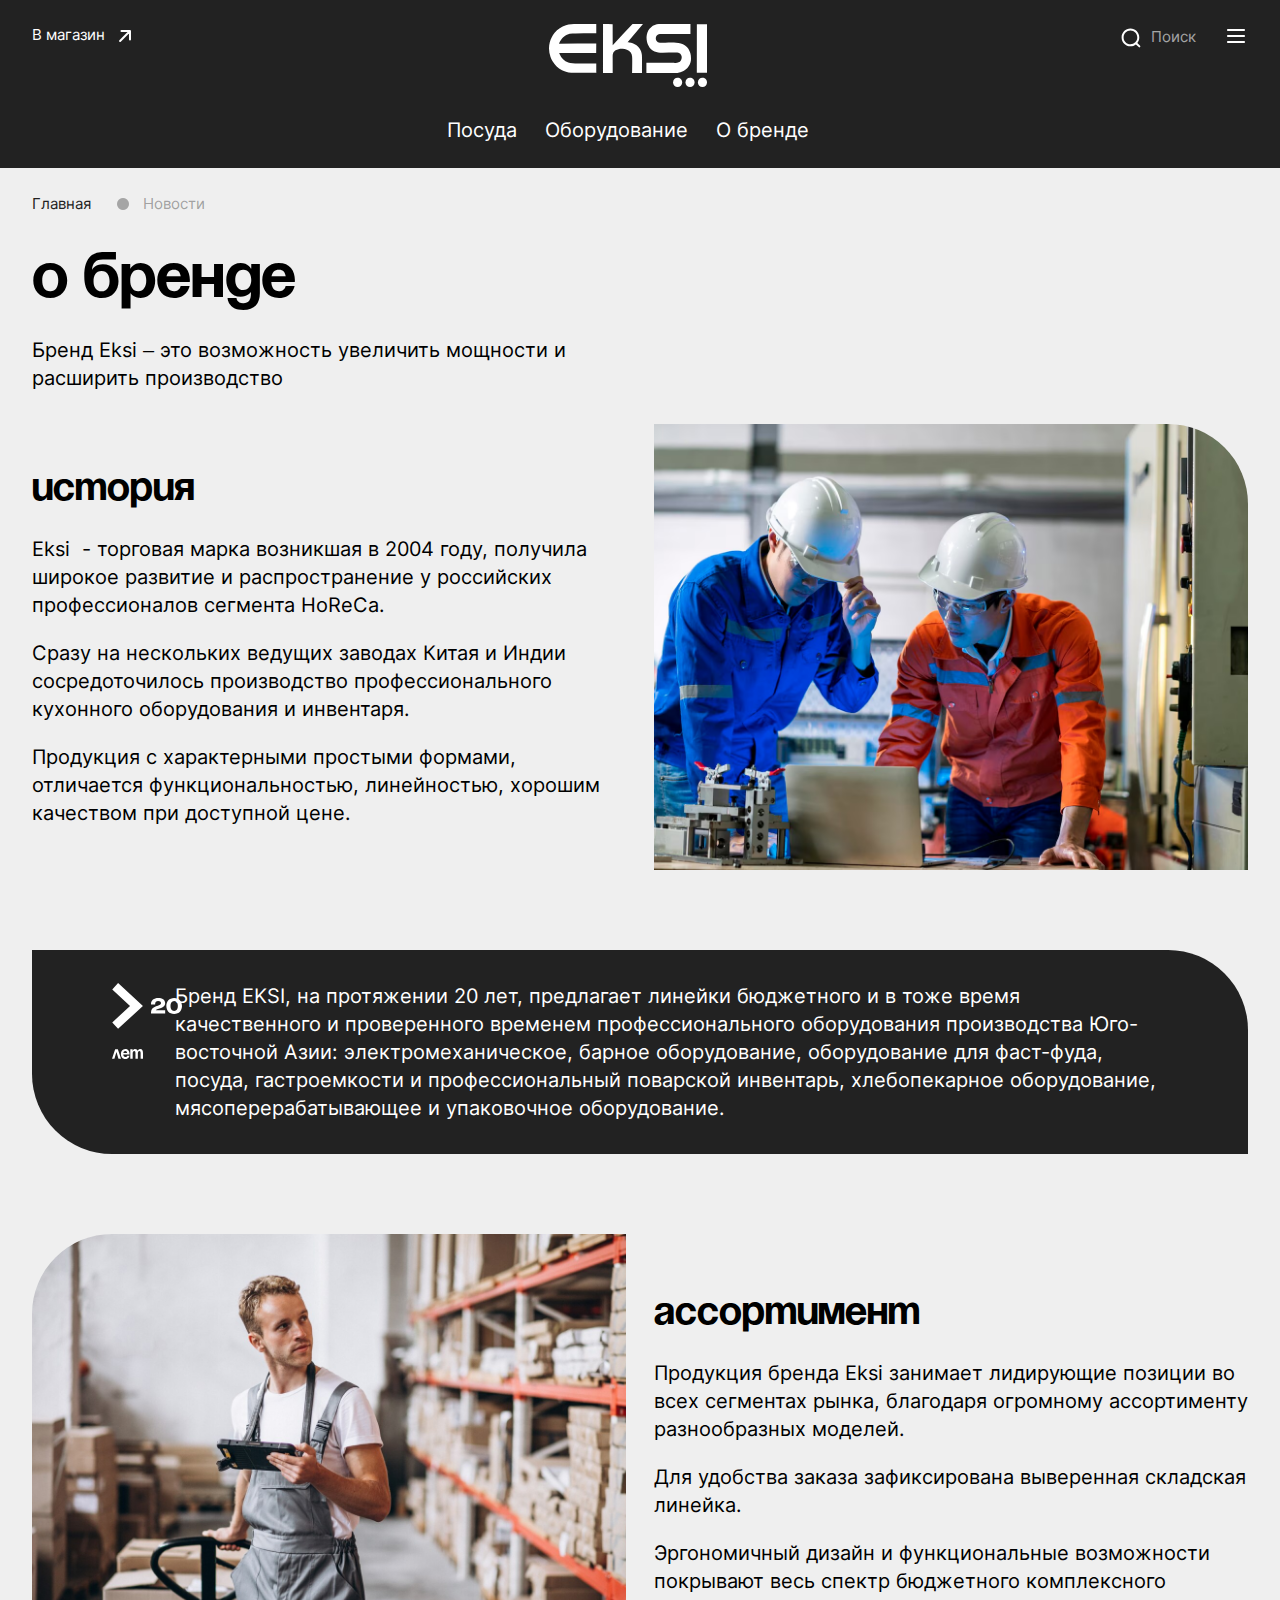
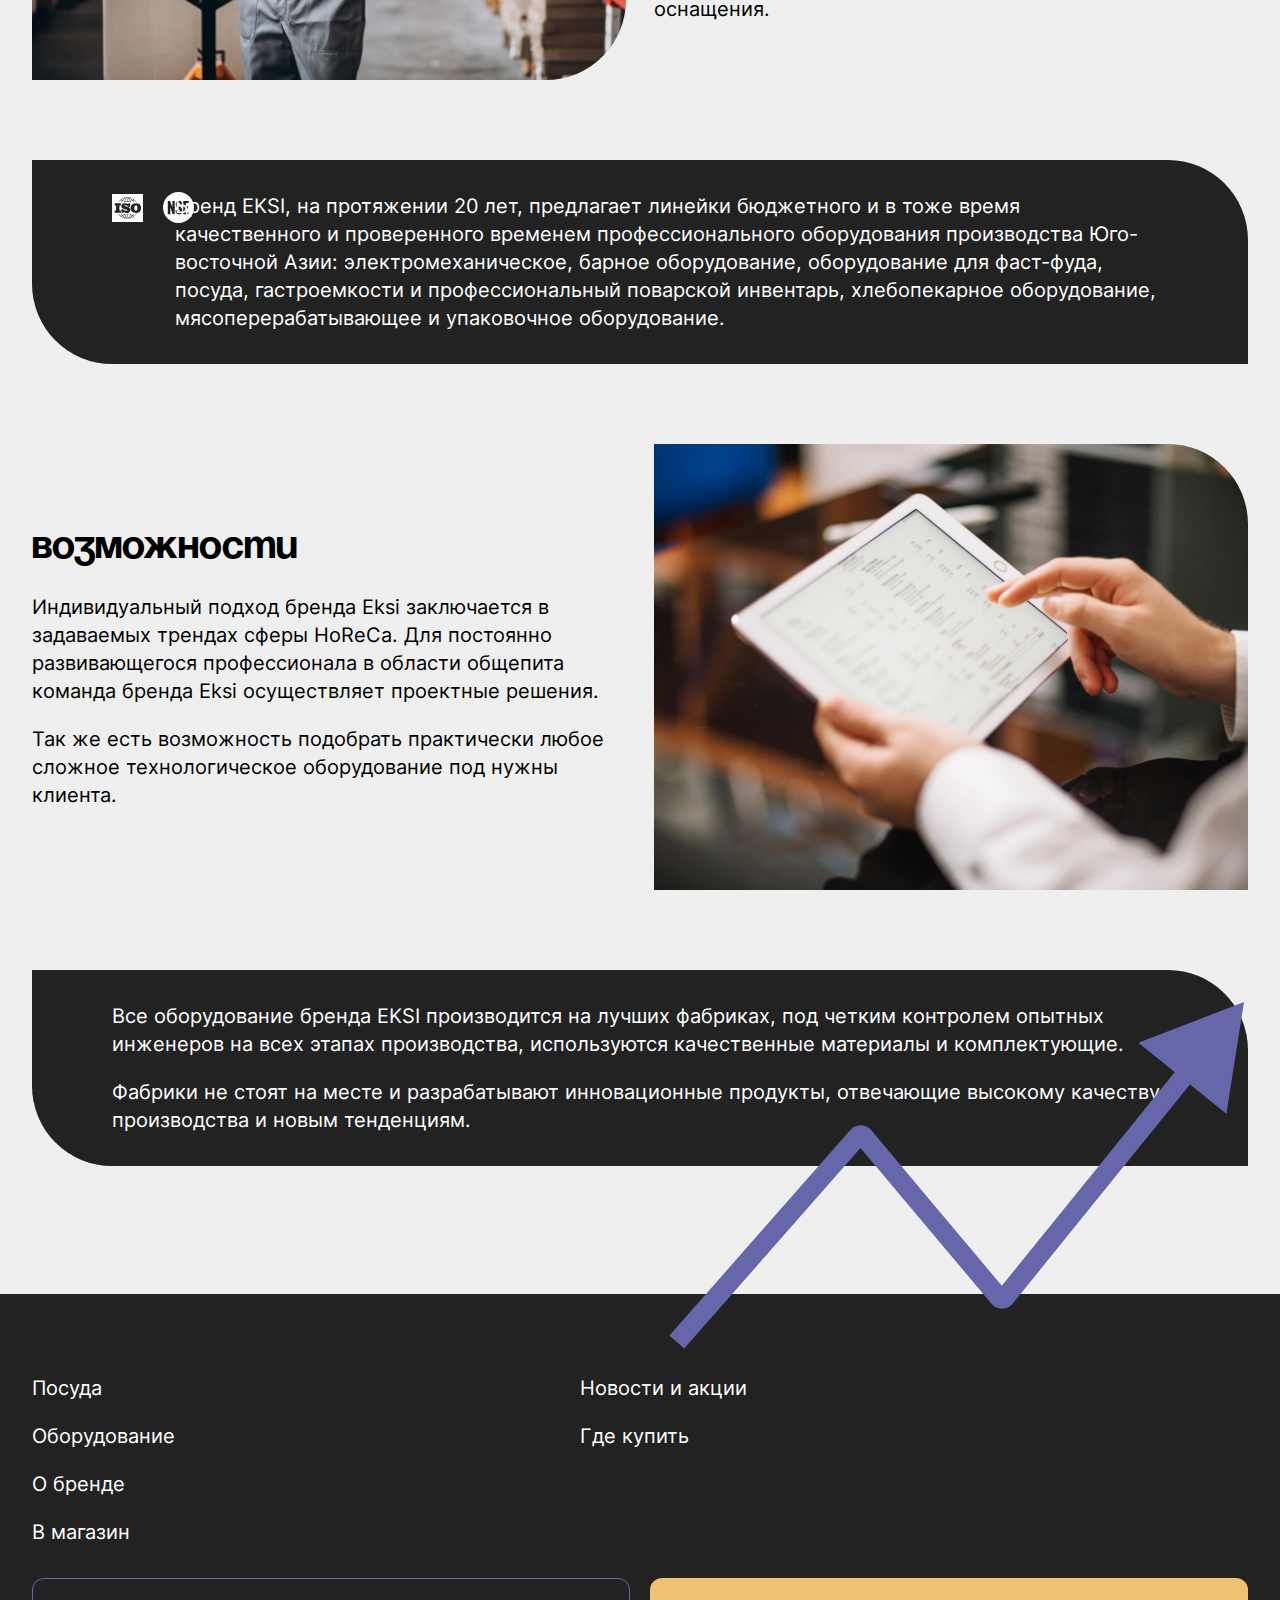
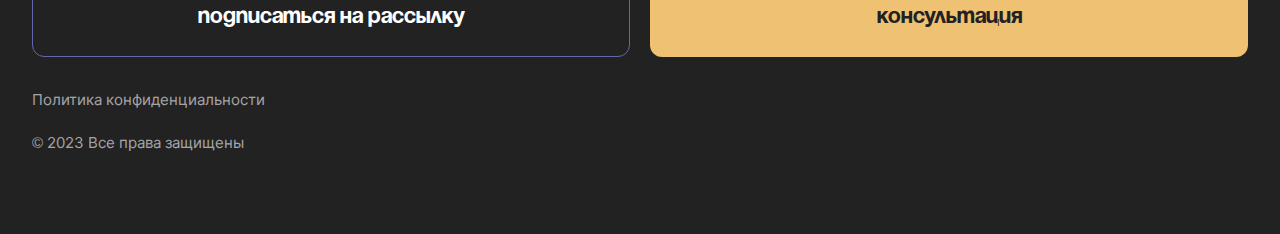
==== about-brand.html @ 7eda82ca "about brand" ====
<!DOCTYPE html>
<html lang="en">
<head>
  <meta charset="UTF-8">
  <meta name="viewport"
        content="width=device-width, initial-scale=1.0, maximum-scale=1.0, user-scalable=no, shrink-to-fit=no">
  <title>Профессиональная посуда из фарфора</title>
  <!-- -->
  <link rel="stylesheet" href="css/base.css">
  <link rel="stylesheet" href="css/fonts.css">
  <link rel="stylesheet" href="css/common.css">
  <link rel="stylesheet" href="css/style.css">
  <link rel="stylesheet" type="text/css" href="css/libs/graph-modal/graph-modal.min.css" />

<body>
<header class="header">
  <div class="container header__container">
    <div class="header__col-left d-mobile-none">
      <a href="#" class="link header__link caption">
        В магазин
        <svg xmlns="http://www.w3.org/2000/svg" width="24" height="24" viewBox="0 0 24 24" fill="none">
          <path d="M8.45875 7.08031L16.9807 7.08019M16.9807 7.08019L16.9807 15.481M16.9807 7.08019L7.08125 16.9797"
                stroke="white"
                stroke-width="2"
                stroke-linecap="round"
                stroke-linejoin="round" />
        </svg>
      </a>

      <div class="header__links d-tablet-none">
        <a href="news.html" class="header__link caption link">Новости и акции</a>
        <a href="shops.html" class="header__link caption link">Где купить</a>
      </div>
    </div>
    <div class="header__col-medium">
      <a href="index.html" class="header__logo main-logo">
        <svg xmlns="http://www.w3.org/2000/svg" width="158" height="63" viewBox="0 0 158 63" fill="none">
          <path d="M47.2668 0.0308113C41.9259 0.0308113 36.5879 0.00598405 31.2484 0.0132862C26.4615 0.0191279 21.487 -0.234987 16.8818 1.30577C12.5297 2.74137 8.56873 5.34531 5.61108 8.86787C4.44926 10.2524 3.44302 11.7683 2.62581 13.3821C1.84786 14.917 1.23132 16.5337 0.792185 18.1986C-0.490335 23.0705 -0.19806 28.2361 1.52796 32.9591C2.07761 34.4634 2.75959 35.9209 3.56661 37.3039C4.62084 39.1119 5.91935 40.7783 7.42144 42.2343C10.7004 45.4137 15.0279 47.6393 19.5138 48.4484C19.5908 48.463 19.6694 48.4762 19.7464 48.4893C22.2155 48.9026 24.8067 48.8018 27.3005 48.7902C30.2494 48.7756 33.2042 48.7887 36.1458 48.8077C37.0721 48.8135 47.2682 48.8705 47.2682 48.8822C47.2682 45.7189 47.2682 42.5541 47.2682 39.3908C47.2682 39.4493 36.0542 39.4098 35.1846 39.4084C32.1485 39.4084 29.1123 39.3952 26.0761 39.3879C24.3937 39.385 22.7782 39.3981 21.122 39.0725C20.4866 38.9483 19.8598 38.7848 19.2462 38.5774C15.3957 37.2732 12.2098 34.1304 10.7208 30.3464C10.6786 30.2413 10.2817 28.94 10.2453 28.94C22.5572 28.9692 34.8691 28.9984 47.181 29.0276C47.2101 25.8921 47.2392 22.758 47.2682 19.6225C34.8691 19.6517 22.4714 19.6809 10.0723 19.7101C10.1261 19.7101 10.8677 17.7502 10.9462 17.5954C11.4609 16.5775 12.0862 15.6004 12.8249 14.73C14.2296 13.0754 15.9788 11.7099 17.9433 10.7913C18.8245 10.3794 19.7479 10.0567 20.6974 9.84198C22.6357 9.40239 24.6438 9.39946 26.6316 9.398C31.9493 9.398 37.264 9.3834 42.5817 9.36295C44.1448 9.35711 45.7065 9.35127 47.2697 9.34543C47.2697 6.2391 47.2697 3.13422 47.2697 0.0278905L47.2668 0.0308113Z"
                fill="white" />
          <path d="M54.03 0.0731142C57.2377 0.102323 60.4455 0.131531 63.6547 0.16074C63.6692 7.1854 63.6838 14.2101 63.6983 21.2347C70.3087 14.1663 76.9205 7.09778 83.5323 0.0307617C87.0149 0.045366 90.4974 0.0599703 93.98 0.0745746C88.7772 6.18501 83.5759 12.2954 78.3731 18.4059C78.5607 18.1868 80.0526 18.4526 80.3056 18.4789C81.4587 18.6016 82.6002 18.8572 83.6951 19.2427C86.4797 20.2241 88.8732 22.073 90.5687 24.4944C91.8919 26.3842 92.651 28.5968 92.904 30.8882C93.1861 33.4454 92.984 36.0508 92.984 38.6168C92.984 39.4784 92.984 48.9493 92.984 48.9493C89.6962 48.9493 86.4085 48.9493 83.1208 48.9493C82.9841 48.8354 83.1193 47.7182 83.1193 47.5487C83.1193 43.9984 83.2647 40.4496 83.2342 36.8993C83.2095 33.9711 83.4988 30.6618 81.5532 28.2492C79.6425 25.8818 76.4595 24.9092 73.5397 24.674C71.1724 24.4842 68.6161 25.0435 66.621 26.3608C65.6599 26.9961 64.6842 27.9147 64.2218 28.9852C63.6009 30.4208 63.6532 32.1325 63.6619 33.663C63.6896 38.5204 63.6983 43.3748 63.6983 48.2308V48.9902H53.9878C54.0023 32.6845 54.0169 16.3788 54.0314 0.0716537L54.03 0.0731142Z"
                fill="white" />
          <path d="M141.472 0.116881H119.86C116.537 0.116881 113.129 -0.110946 109.816 0.116881C107.023 0.309658 104.271 1.36117 102.118 3.1721C101.626 3.58686 101.165 4.04252 100.744 4.53176C98.7493 6.8626 97.6878 9.92659 97.554 12.9979C97.301 18.8191 99.9926 25.1121 105.556 27.516C108.099 28.6142 110.936 28.8114 113.703 28.7632C117.82 28.6931 121.934 28.6084 126.052 28.5631C127.192 28.55 128.352 28.5398 129.447 28.861C130.886 29.2817 131.955 30.3419 132.448 31.7585C133.318 34.2632 131.996 37.2717 129.594 38.3626C128.401 38.903 127.068 38.9497 125.783 38.8752C124.501 38.8022 123.238 38.8431 121.95 38.8431C118.343 38.8416 114.736 38.8431 111.13 38.8445C109.578 38.8445 108.028 38.8445 106.476 38.8445H97.4014V49.0121H127.923C129.288 48.9054 133.073 48.4323 136.636 45.507C138.801 43.7297 140.53 41.3623 141.404 38.6824C142.391 35.6564 142.111 32.1003 141.301 29.0567C140.481 25.9767 138.763 23.1508 136.072 21.3851C133.447 19.6633 130.257 19.0148 127.181 18.7549C123.622 18.454 119.936 18.6439 116.366 18.7169C115.249 18.7403 114.131 18.7709 113.014 18.8118C111.958 18.8498 110.878 18.8907 109.873 18.565C108.537 18.1313 107.436 17.0243 107.004 15.6807C106.378 13.7325 107.19 11.4352 109.06 10.521C110.131 9.99815 111.339 10.0989 112.498 10.0726C113.788 10.0434 115.077 10.023 116.367 10.0098C120.871 9.96456 125.372 10.042 129.876 10.042C130.84 10.042 141.446 10.0463 141.446 10.042C141.453 6.73263 141.461 3.42329 141.468 0.113961L141.472 0.116881Z"
                fill="white" />
          <path d="M147.856 0.138672H158V48.8615H147.821C147.833 32.6201 147.845 16.3801 147.855 0.138672H147.856Z"
                fill="white" />
          <path d="M153.448 63.0002C155.962 63.0002 158 60.9536 158 58.4291C158 55.9045 155.962 53.8579 153.448 53.8579C150.935 53.8579 148.897 55.9045 148.897 58.4291C148.897 60.9536 150.935 63.0002 153.448 63.0002Z"
                fill="white" />
          <path d="M141.027 63.0002C143.541 63.0002 145.579 60.9536 145.579 58.4291C145.579 55.9045 143.541 53.8579 141.027 53.8579C138.514 53.8579 136.476 55.9045 136.476 58.4291C136.476 60.9536 138.514 63.0002 141.027 63.0002Z"
                fill="white" />
          <path d="M128.607 63.0002C131.12 63.0002 133.158 60.9536 133.158 58.4291C133.158 55.9045 131.12 53.8579 128.607 53.8579C126.093 53.8579 124.055 55.9045 124.055 58.4291C124.055 60.9536 126.093 63.0002 128.607 63.0002Z"
                fill="white" />
        </svg>
      </a>

      <nav class="header__nav d-mobile-none">
        <a href="#" class="header__link text-s-regular link">Посуда</a>
        <a href="catalog.html" class="header__link text-s-regular link">Оборудование</a>
        <a href="about-brand.html" class="header__link text-s-regular link">О бренде</a>
      </nav>
    </div>
    <div class="header__col-right">
      <div class="header__buttons-group">
        <button class="btn-reset header__search-button" data-open-search-layout>
          <svg xmlns="http://www.w3.org/2000/svg" width="24" height="24" viewBox="0 0 24 24" fill="none">
            <path fill-rule="evenodd"
                  clip-rule="evenodd"
                  d="M11.4401 4.6001C7.66247 4.6001 4.6001 7.66247 4.6001 11.4401C4.6001 15.2177 7.66247 18.2801 11.4401 18.2801C13.3027 18.2801 14.9914 17.5356 16.2249 16.328C16.2265 16.3264 16.2282 16.3247 16.2299 16.3231C17.4952 15.0818 18.2801 13.3526 18.2801 11.4401C18.2801 7.66247 15.2177 4.6001 11.4401 4.6001ZM18.3178 16.9942C19.5451 15.4764 20.2801 13.5441 20.2801 11.4401C20.2801 6.5579 16.3223 2.6001 11.4401 2.6001C6.5579 2.6001 2.6001 6.5579 2.6001 11.4401C2.6001 16.3223 6.5579 20.2801 11.4401 20.2801C13.4975 20.2801 15.3908 19.5772 16.8929 18.3985L19.7048 21.1188C20.1017 21.5028 20.7348 21.4923 21.1188 21.0954C21.5028 20.6985 21.4923 20.0654 21.0954 19.6814L18.3178 16.9942Z"
                  fill="white" />
          </svg>

          <span class="caption d-mobile-none">Поиск</span>
        </button>
        <button class="header__burger btn-reset" aria-label="Open menu" data-menu-button>
          <svg xmlns="http://www.w3.org/2000/svg" width="24" height="24" viewBox="0 0 24 24" fill="none">
            <path fill-rule="evenodd"
                  clip-rule="evenodd"
                  d="M3 6C3 5.44772 3.44772 5 4 5H20C20.5523 5 21 5.44772 21 6C21 6.55228 20.5523 7 20 7H4C3.44772 7 3 6.55228 3 6ZM3 12C3 11.4477 3.44772 11 4 11H20C20.5523 11 21 11.4477 21 12C21 12.5523 20.5523 13 20 13H4C3.44772 13 3 12.5523 3 12ZM3 18C3 17.4477 3.44772 17 4 17H20C20.5523 17 21 17.4477 21 18C21 18.5523 20.5523 19 20 19H4C3.44772 19 3 18.5523 3 18Z"
                  fill="white" />
          </svg>
        </button>
      </div>

    </div>

    <div class="side-menu" data-menu>
      <div class="side-menu__top space-lg">
        <p class="heading-l">Меню</p>
        <button class="btn-reset side-menu__close" data-menu-close>
          <svg xmlns="http://www.w3.org/2000/svg" width="24" height="24" viewBox="0 0 24 24" fill="none">
            <path d="M20 4L4 20M20 20L4 4" stroke="#222222" stroke-width="2" stroke-linecap="round" />
          </svg>
        </button>
      </div>

      <div class="side-menu__level-0 d-none" data-level-0>
        <div class="side-menu__mob-wrapper">
          <ul class="side-menu__mob-list space-lg">
            <li>
              <a href="category.html" class="heading-s text-dark">Каталог</a>
            </li>
            <li>
              <a href="news.html" class="heading-s text-dark">Новости и акции</a>
            </li>
            <li>
              <a href="shops.html" class="heading-s text-dark">Где купить</a>
            </li>
            <li>
              <a href="about-brand.html" class="heading-s text-dark">О бренде</a>
            </li>
          </ul>

          <div class="side-menu__mob-bottom-actions">
            <button class="btn-reset caption text-dark">Получить консультацию</button>
            <a href="#" class="link caption text-dark">
              В магазин
              <img src="./img/icons/lupa-mob.svg" alt="В магазин">
            </a>
          </div>
        </div>
      </div>
      <div class="side-menu__level-1" data-level-1>

        <div class="side-menu__wrapper">
          <div class="side-menu__group">
            <p class="heading-s space-sm">Оборудование</p>

            <ul class="side-menu__list" data-menu-list>
              <li class="side-menu__item">
                <a class="side-menu__link" data-menu-id="1">
                  <img src="" alt="">
                  <span class="text-s-regular text-dark">Тепловое</span>
                </a>
              </li>
              <li class="side-menu__item">
                <a class="side-menu__link" data-menu-id="2">
                  <img src="" alt="">
                  <span class="text-s-regular text-dark">Упаковочное</span>
                </a>
              </li>
              <li class="side-menu__item">
                <a class="side-menu__link" data-menu-id="3">
                  <img src="" alt="">
                  <span class="text-s-regular text-dark">Хлебопекарное и кондитерское</span>
                </a>
              </li>
              <li class="side-menu__item">
                <a class="side-menu__link" data-menu-id="4">
                  <img src="" alt="">
                  <span class="text-s-regular text-dark">Электромеханическое</span>
                </a>
              </li>
              <li class="side-menu__item">
                <a class="side-menu__link" data-menu-id="5">
                  <img src="" alt="">
                  <span class="text-s-regular text-dark">Холодильное</span>
                </a>
              </li>
            </ul>
          </div>

          <div class="side-menu__group">
            <p class="heading-s space-sm">Посуда, емкости, инвентарь</p>

            <ul class="side-menu__list" data-menu-list>
              <li class="side-menu__item">
                <a class="side-menu__link" data-menu-id="6">
                  <img src="" alt="">
                  <span class="text-s-regular text-dark">Наплитная посуда</span>
                </a>
              </li>
              <li class="side-menu__item">
                <a class="side-menu__link" data-menu-id="7">
                  <img src="" alt="">
                  <span class="text-s-regular text-dark">Гастроемкости</span>
                </a>
              </li>
            </ul>
          </div>
        </div>

      </div>
      <div id="1" class="side-menu__wrapper side-menu__wrapper_level-2 d-none" data-level-2>
        <div class="side-menu__group">
          <p class="heading-s space-sm">Тепловое Оборудование 11 </p>
          <ul class="side-menu__list">
            <li class="side-menu__item">
              <a href="" class="side-menu__link">
                <img src="" alt="">
                <span class="text-s-regular text-dark">Наплитная посуда</span>
              </a>
            </li>
            <li class="side-menu__item">
              <a href="" class="side-menu__link">
                <img src="" alt="">
                <span class="text-s-regular text-dark">Гастроемкости</span>
              </a>
            </li>
          </ul>
        </div>

        <button data-close-level-2 class="btn-reset button-texted text-accent text-s-semi-bold">
          <svg xmlns="http://www.w3.org/2000/svg" width="24" height="25" viewBox="0 0 24 25" fill="none">
            <path d="M6.9523 5.29995L2.39844 9.91544M2.39844 9.91544L6.9523 14.5309M2.39844 9.91544L17.5984 9.91544C19.8076 9.91544 21.5984 11.7063 21.5984 13.9154L21.5984 15.7C21.5984 17.9091 19.8076 19.7 17.5984 19.7L11.9984 19.7"
                  stroke="#6667AB"
                  stroke-width="2"
                  stroke-linecap="round"
                  stroke-linejoin="round" />
          </svg>
          Назад
        </button>
      </div>
      <div id="2" class="side-menu__wrapper side-menu__wrapper_level-2 d-none" data-level-2>
        <div class="side-menu__group">
          <p class="heading-s space-sm">Тепловое Оборудование2</p>
          <ul class="side-menu__list">
            <li class="side-menu__item">
              <a href="" class="side-menu__link">
                <img src="" alt="">
                <span class="text-s-regular text-dark">Наплитная посуда</span>
              </a>
            </li>
            <li class="side-menu__item">
              <a href="" class="side-menu__link">
                <img src="" alt="">
                <span class="text-s-regular text-dark">Гастроемкости</span>
              </a>
            </li>
          </ul>
        </div>
        <button data-close-level-2 class="btn-reset button-texted text-accent text-s-semi-bold">
          <svg xmlns="http://www.w3.org/2000/svg" width="24" height="25" viewBox="0 0 24 25" fill="none">
            <path d="M6.9523 5.29995L2.39844 9.91544M2.39844 9.91544L6.9523 14.5309M2.39844 9.91544L17.5984 9.91544C19.8076 9.91544 21.5984 11.7063 21.5984 13.9154L21.5984 15.7C21.5984 17.9091 19.8076 19.7 17.5984 19.7L11.9984 19.7"
                  stroke="#6667AB"
                  stroke-width="2"
                  stroke-linecap="round"
                  stroke-linejoin="round" />
          </svg>
          Назад
        </button>
      </div>
      <div id="3" class="side-menu__wrapper side-menu__wrapper_level-2 d-none" data-level-2>
        <div class="side-menu__group">
          <p class="heading-s space-sm">Тепловое Оборудование 3</p>
          <ul class="side-menu__list">
            <li class="side-menu__item">
              <a href="" class="side-menu__link">
                <img src="" alt="">
                <span class="text-s-regular text-dark">Наплитная посуда</span>
              </a>
            </li>
            <li class="side-menu__item">
              <a href="" class="side-menu__link">
                <img src="" alt="">
                <span class="text-s-regular text-dark">Гастроемкости</span>
              </a>
            </li>
          </ul>
        </div>
        <button data-close-level-2 class="btn-reset button-texted text-accent text-s-semi-bold">
          <svg xmlns="http://www.w3.org/2000/svg" width="24" height="25" viewBox="0 0 24 25" fill="none">
            <path d="M6.9523 5.29995L2.39844 9.91544M2.39844 9.91544L6.9523 14.5309M2.39844 9.91544L17.5984 9.91544C19.8076 9.91544 21.5984 11.7063 21.5984 13.9154L21.5984 15.7C21.5984 17.9091 19.8076 19.7 17.5984 19.7L11.9984 19.7"
                  stroke="#6667AB"
                  stroke-width="2"
                  stroke-linecap="round"
                  stroke-linejoin="round" />
          </svg>
          Назад
        </button>
      </div>
      <div id="4" class="side-menu__wrapper side-menu__wrapper_level-2 d-none" data-level-2>
        <div class="side-menu__group">
          <p class="heading-s space-sm">Тепловое Оборудование 4</p>
          <ul class="side-menu__list">
            <li class="side-menu__item">
              <a href="" class="side-menu__link">
                <img src="" alt="">
                <span class="text-s-regular text-dark">Наплитная посуда</span>
              </a>
            </li>
            <li class="side-menu__item">
              <a href="" class="side-menu__link">
                <img src="" alt="">
                <span class="text-s-regular text-dark">Гастроемкости</span>
              </a>
            </li>
          </ul>
        </div>
        <button data-close-level-2 class="btn-reset button-texted text-accent text-s-semi-bold">
          <svg xmlns="http://www.w3.org/2000/svg" width="24" height="25" viewBox="0 0 24 25" fill="none">
            <path d="M6.9523 5.29995L2.39844 9.91544M2.39844 9.91544L6.9523 14.5309M2.39844 9.91544L17.5984 9.91544C19.8076 9.91544 21.5984 11.7063 21.5984 13.9154L21.5984 15.7C21.5984 17.9091 19.8076 19.7 17.5984 19.7L11.9984 19.7"
                  stroke="#6667AB"
                  stroke-width="2"
                  stroke-linecap="round"
                  stroke-linejoin="round" />
          </svg>
          Назад
        </button>
      </div>
      <div id="5" class="side-menu__wrapper side-menu__wrapper_level-2 d-none" data-level-2>
        <div class="side-menu__group">
          <p class="heading-s space-sm">Тепловое Оборудование 5</p>
          <ul class="side-menu__list">
            <li class="side-menu__item">
              <a href="" class="side-menu__link">
                <img src="" alt="">
                <span class="text-s-regular text-dark">Наплитная посуда</span>
              </a>
            </li>
            <li class="side-menu__item">
              <a href="" class="side-menu__link">
                <img src="" alt="">
                <span class="text-s-regular text-dark">Гастроемкости</span>
              </a>
            </li>
          </ul>
        </div>
        <button data-close-level-2 class="btn-reset button-texted text-accent text-s-semi-bold text-s-semi-bold">
          <svg xmlns="http://www.w3.org/2000/svg" width="24" height="25" viewBox="0 0 24 25" fill="none">
            <path d="M6.9523 5.29995L2.39844 9.91544M2.39844 9.91544L6.9523 14.5309M2.39844 9.91544L17.5984 9.91544C19.8076 9.91544 21.5984 11.7063 21.5984 13.9154L21.5984 15.7C21.5984 17.9091 19.8076 19.7 17.5984 19.7L11.9984 19.7"
                  stroke="#6667AB"
                  stroke-width="2"
                  stroke-linecap="round"
                  stroke-linejoin="round" />
          </svg>
          Назад
        </button>
      </div>
      <div id="6" class="side-menu__wrapper side-menu__wrapper_level-2 d-none" data-level-2>
        <div class="side-menu__group">
          <p class="heading-s space-sm">Тепловое Оборудование</p>
          <ul class="side-menu__list">
            <li class="side-menu__item">
              <a href="" class="side-menu__link">
                <img src="" alt="">
                <span class="text-s-regular text-dark">Наплитная посуда</span>
              </a>
            </li>
            <li class="side-menu__item">
              <a href="" class="side-menu__link">
                <img src="" alt="">
                <span class="text-s-regular text-dark">Гастроемкости</span>
              </a>
            </li>
          </ul>
        </div>
        <button data-close-level-2 class="btn-reset button-texted text-accent text-s-semi-bold">
          <svg xmlns="http://www.w3.org/2000/svg" width="24" height="25" viewBox="0 0 24 25" fill="none">
            <path d="M6.9523 5.29995L2.39844 9.91544M2.39844 9.91544L6.9523 14.5309M2.39844 9.91544L17.5984 9.91544C19.8076 9.91544 21.5984 11.7063 21.5984 13.9154L21.5984 15.7C21.5984 17.9091 19.8076 19.7 17.5984 19.7L11.9984 19.7"
                  stroke="#6667AB"
                  stroke-width="2"
                  stroke-linecap="round"
                  stroke-linejoin="round" />
          </svg>
          Назад
        </button>
      </div>
      <div id="7" class="side-menu__wrapper side-menu__wrapper_level-2 d-none" data-level-2>
        <div class="side-menu__group">
          <p class="heading-s space-sm">Тепловое Оборудование</p>
          <ul class="side-menu__list">
            <li class="side-menu__item">
              <a href="" class="side-menu__link">
                <img src="" alt="">
                <span class="text-s-regular text-dark">Наплитная посуда</span>
              </a>
            </li>
            <li class="side-menu__item">
              <a href="" class="side-menu__link">
                <img src="" alt="">
                <span class="text-s-regular text-dark">Гастроемкости</span>
              </a>
            </li>
          </ul>
        </div>

        <button data-close-level-2 class="btn-reset button-texted text-accent text-s-semi-bold">
          <svg xmlns="http://www.w3.org/2000/svg" width="24" height="25" viewBox="0 0 24 25" fill="none">
            <path d="M6.9523 5.29995L2.39844 9.91544M2.39844 9.91544L6.9523 14.5309M2.39844 9.91544L17.5984 9.91544C19.8076 9.91544 21.5984 11.7063 21.5984 13.9154L21.5984 15.7C21.5984 17.9091 19.8076 19.7 17.5984 19.7L11.9984 19.7"
                  stroke="#6667AB"
                  stroke-width="2"
                  stroke-linecap="round"
                  stroke-linejoin="round" />
          </svg>
          Назад
        </button>
      </div>

    </div>

  </div>
  <div class="header__search-layout search-layout" data-search-layout>
    <div class="container">
      <div class="search-layout__top space-xl">
        <h3 class="heading-m">найдем всё</h3>
        <button class="btn-reset search-layout__close" data-search-layout-close>
          <svg xmlns="http://www.w3.org/2000/svg" width="24" height="24" viewBox="0 0 24 24" fill="none">
            <path d="M20 4L4 20M20 20L4 4" stroke="#222222" stroke-width="2" stroke-linecap="round" />
          </svg>
        </button>
      </div>

      <form action="">
        <div class="search-layout__form-group">
          <input class="regular-input text-m-regular search-layout__input" type="search" placeholder="Введите запрос">
          <button class="btn-reset search-layout__search-button">
            <svg xmlns="http://www.w3.org/2000/svg" width="24" height="25" viewBox="0 0 24 25" fill="none">
              <path fill-rule="evenodd"
                    clip-rule="evenodd"
                    d="M11.4416 5.09961C7.66393 5.09961 4.60156 8.16198 4.60156 11.9396C4.60156 15.7172 7.66393 18.7796 11.4416 18.7796C13.3042 18.7796 14.9929 18.0351 16.2263 16.8275C16.228 16.8259 16.2297 16.8242 16.2313 16.8226C17.4966 15.5813 18.2816 13.8521 18.2816 11.9396C18.2816 8.16198 15.2192 5.09961 11.4416 5.09961ZM18.3192 17.4937C19.5465 15.9759 20.2816 14.0436 20.2816 11.9396C20.2816 7.05741 16.3238 3.09961 11.4416 3.09961C6.55937 3.09961 2.60156 7.05741 2.60156 11.9396C2.60156 16.8218 6.55937 20.7796 11.4416 20.7796C13.499 20.7796 15.3923 20.0767 16.8944 18.898L19.7063 21.6183C20.1032 22.0023 20.7363 21.9918 21.1203 21.5949C21.5043 21.198 21.4938 20.5649 21.0969 20.1809L18.3192 17.4937Z"
                    fill="#222222" />
            </svg>
          </button>
        </div>
      </form>
    </div>
  </div>
</header>
<main class="page-wrapper brand">
  <div class="container">
    <ul class="breadcrumbs">
      <li class="breadcrumbs__item">
        <a href="/" class="breadcrumbs__link caption link">Главная</a>
      </li>
      <li class="breadcrumbs__item">
        <a class="breadcrumbs__link caption breadcrumbs__link_active">Новости</a>
      </li>
    </ul>

    <div class="heading-wrap heading-wrap_row">
      <h1 class="heading-l heading-width ">о бренде</h1>
      <p class="text-s-regular heading-wrap__text">Бренд Eksi – это возможность увеличить мощности и расширить производство</p>
    </div>

    <div class="brand-block space-xxl">
      <div class="brand-block__group">
        <p class="heading-m">История</p>

        <div class="brand-block__text">
          <p class="text-s-regular">Eksi  - торговая марка возникшая в 2004 году, получила широкое развитие и распространение у российских профессионалов сегмента HoReCa.</p>
          <p class="text-s-regular">Сразу на нескольких ведущих заводах Китая и Индии сосредоточилось производство профессионального кухонного оборудования и инвентаря.</p>
          <p class="text-s-regular">Продукция с характерными простыми формами, отличается функциональностью, линейностью, хорошим качеством при доступной цене.</p>
        </div>
      </div>

      <div class="brand-block__img-wrap">
        <img src="./img/brand-page/block-1.png" alt="">
      </div>
    </div>

    <div class="decor-line bg-dark space-xxl">
      <div class="decor-line__icons">
        <div class="decor-line__icons-top">
          <img src="./img/brand-page/chevron.svg" width="43" height="65" alt="">
          <img src="./img/brand-page/20.svg" width="123" height="64" alt="">
        </div>
        <img src="./img/brand-page/let.svg" width="173" height="52" alt="">
      </div>

      <p class="text-s-regular text-light">
        Бренд EKSI, на протяжении 20 лет, предлагает линейки бюджетного и в тоже время качественного и проверенного временем профессионального оборудования производства Юго-восточной Азии: электромеханическое, барное оборудование, оборудование для фаст-фуда, посуда, гастроемкости и профессиональный поварской инвентарь, хлебопекарное оборудование, мясоперерабатывающее и упаковочное оборудование.
      </p>
    </div>

    <div class="brand-block brand-block_inverse space-xxl">
      <div class="brand-block__img-wrap">
        <img src="./img/brand-page/block-2.png" alt="">
      </div>
      <div class="brand-block__group">
        <p class="heading-m">Ассортимент</p>

        <div class="brand-block__text">
          <p class="text-s-regular">Продукция бренда Eksi занимает лидирующие позиции во всех сегментах рынка, благодаря огромному ассортименту разнообразных моделей.</p>
          <p class="text-s-regular">Для удобства заказа зафиксирована выверенная складская линейка.</p>
          <p class="text-s-regular">Эргономичный дизайн и функциональные возможности покрывают весь спектр бюджетного комплексного оснащения.</p>
        </div>
      </div>
    </div>

    <div class="decor-line bg-dark space-xxl">
      <div class="decor-line__icons decor-line__icons_mod">
        <div class="decor-line__icons-top decor-line__icons-top_mod">
          <img src="./img/brand-page/iso.svg" alt="">
          <img src="./img/brand-page/nsf.svg" alt="">
        </div>
      </div>

      <p class="text-s-regular text-light">
        Бренд EKSI, на протяжении 20 лет, предлагает линейки бюджетного и в тоже время качественного и проверенного временем профессионального оборудования производства Юго-восточной Азии: электромеханическое, барное оборудование, оборудование для фаст-фуда, посуда, гастроемкости и профессиональный поварской инвентарь, хлебопекарное оборудование, мясоперерабатывающее и упаковочное оборудование.
      </p>
    </div>

    <div class="brand-block space-xxl">
      <div class="brand-block__group">
        <p class="heading-m">возможности</p>

        <div class="brand-block__text">
          <p class="text-s-regular">Индивидуальный подход бренда Eksi заключается в задаваемых трендах сферы HoReCa. Для постоянно развивающегося профессионала в области общепита команда бренда Eksi осуществляет проектные решения.</p>
          <p class="text-s-regular">Так же есть возможность подобрать практически любое сложное технологическое оборудование под нужны клиента. </p>
        </div>
      </div>

      <div class="brand-block__img-wrap">
        <img src="./img/brand-page/block-3.png" alt="">
      </div>
    </div>

    <div class="decor-line decor-line_col bg-dark">
      <p class="text-s-regular text-light">
        Все оборудование бренда EKSI производится на лучших фабриках, под четким контролем опытных инженеров на всех этапах производства, используются качественные материалы и комплектующие.  
      </p>
      <p class="text-s-regular text-light">
        Фабрики не стоят на месте и разрабатывают инновационные продукты, отвечающие высокому качеству производства и новым тенденциям.
      </p>
    </div>

  </div>
</main>
<footer class="footer bg-dark">
  <div class="container">
    <div class="footer__content">
      <div class="footer__top space-xl">
        <div class="footer__links-group">
          <ul class="footer__links">
            <li>
              <a href="#" class="text-s-regular text-light">Посуда</a>
            </li>
            <li>
              <a href="catalog.html" class="text-s-regular text-light">Оборудование</a>
            </li>
            <li>
              <a href="about-brand.html" class="text-s-regular text-light">О бренде</a>
            </li>
            <li>
              <a href="#" class="text-s-regular text-light">В магазин</a>
            </li>
          </ul>

          <ul class="footer__links">
            <li>
              <a href="news.html" class="text-s-regular text-light">Новости и акции</a>
            </li>
            <li>
              <a href="shops.html" class="text-s-regular text-light">Где купить</a>
            </li>
          </ul>
        </div>

        <div class="footer__action">
          <button class="btn-reset text-l-bold button-outlined bg-dark text-light footer__action-button">подписаться на рассылку</button>
          <button class="text-l-bold button-filled text-dark footer__action-button">консультация</button>
        </div>
      </div>
      <div class="footer__bottom">
        <a href="#" class="text-secondary-2 caption">Политика конфиденциальности</a>
        <p class="footer__copyright text-secondary-2 caption">© 2023 Все права защищены</p>
      </div>
    </div>
  </div>
</footer>

<script type="text/javascript" src="./js/menu.js"></script>
<script type="text/javascript" src="./js/search.js"></script>
<script type="text/javascript" src="./js/libs/graph-modal/graph-modal.min.js"></script>
</body>
</html>
---- css/base.css ----
/* Base */ /* Reset and base styles  */
* {
  padding: 0;
  margin: 0;
  border: none;
}

*,
*::before,
*::after {
  box-sizing: border-box;
}

html {
  scroll-behavior: smooth;
  font-size: 16px;
}


body {
  display: flex;
  flex-direction: column;
  min-height: 100vh;
  min-width: 320px;
  overflow-x: hidden;
  font-family: var(--font-inter);
  font-style: normal;
  font-weight: 400;
  line-height: 140%;
  background-color: var(--bg-primary-white);
}

main {
  flex-grow: 1;
}

footer {
  flex-shrink: 0;
}

/* Links */
a, a:link, a:visited {
  text-decoration: none;
}

a:hover {
  text-decoration: none;
}

/* Common */
aside, nav, footer, header, section, main {
  display: block;
}

ul, ul li {
  list-style: none;
  padding: 0;
}

img {
  vertical-align: top;
}

img, svg {
  max-width: 100%;
  height: auto;
  object-fit: contain;
}


/* Form */
input, textarea, button, select {
  background-color: transparent;
}

input::-ms-clear {
  display: none;
}

button, input[type=submit] {
  display: inline-block;
  box-shadow: none;
  background-color: transparent;
  background: none;
  cursor: pointer;
}

input:focus, input:active,
button:focus, button:active {
  outline: none;
}

button::-moz-focus-inner {
  padding: 0;
  border: 0;
}
---- css/fonts.css ----
@font-face {
  font-family: 'Inter';
  src: url('../fonts/inter/Inter-Regular.woff2') format('woff2');
  font-weight: 400;
  font-style: normal;
}

@font-face {
  font-family: 'Inter';
  src: url('../fonts/inter/Inter-Regular.woff') format('woff');
  font-weight: 400;
  font-style: normal;
}

@font-face {
  font-family: 'Inter';
  src: url('../fonts/inter/Inter-SemiBold.woff2') format('woff2');
  font-weight: 600;
  font-style: normal;
}
@font-face {
  font-family: 'Inter';
  src: url('../fonts/inter/Inter-SemiBold.woff') format('woff');
  font-weight: 600;
  font-style: normal;
}


@font-face {
  font-family: 'Soyuz Grotesk Bold';
  src: url('../fonts/soyuzgrotesk/soyuzgrotesk-bold.woff') format('woff');
  font-weight: 700;
  font-style: normal;
}

@font-face {
  font-family: 'Soyuz Grotesk Bold';
  src: url('../fonts/soyuzgrotesk/soyuzgrotesk-bold.woff2') format('woff2');
  font-weight: 700;
  font-style: normal;
}
---- css/common.css ----
:root {
  /* Text-size styles */
  --heading--xl: 7rem;
  --heading--l: 6rem;
  --heading--m: 4rem;
  --heading--s: 3rem;
  --heading--xs: 2rem;
  --text--xl-bold: 1.75rem;
  --text--l-bold: 1.5rem;
  --text--s-semi-bold: 1.38rem;
  --text--s-regular: 1.38rem;
  --text--m-regular: 1.12rem;
  --label--s-bold: 1.25rem;
  --caption: 1rem;


  /*spaces */
  --space-none: 0rem;
  --space-xxs: 0.5rem;
  --space-xs: 1rem;
  --space-sm: 1.5rem;
  --space-md: 2rem;
  --space-lg: 3rem;
  --space-xl: 4rem;
  --space-xxl: 8rem;
  --space-xxxs: 0.25rem;
  --space-xxxl: 16rem;

  /* colors */
  --green-700: #00FAB8FF;
  --green-600: #00E0A5FF;
  --green-main: #00C893FF;
  --green-500: #00C893CC;
  --green-400: #00C89399;
  --green-300: #00C89366;
  --green-200: #00C89333;
  --green-100: #00C8931A;

  --purple-main: #6667ABFF;
  --purple-500: #6667ABCC;
  --purple-400: #6667AB99;
  --purple-300: #6667AB66;
  --purple-200: #6667AB33;
  --purple-100: #6667AB1A;
  --purple-600: #6264C4FF;
  --purple-700: #595BDEFF;

  --red-700: #FF173BFF;
  --red-600: #FF3051FF;
  --red-main: #EA435DFF;
  --red-500: #EA435DCC;
  --red-400: #EA435D99;
  --red-300: #EA435D66;
  --red-200: #EA435D33;
  --red-100: #EA435D1A;

  --white-500: #FFFFFFCC;
  --white-400: #FFFFFF99;
  --white-300: #FFFFFF66;
  --white-200: #FFFFFF33;
  --white-100: #FFFFFF1A;
  --white-main: #FFFFFFFF;
  --white-600: #EFEFEFFF;

  --black-main: #222222FF;
  --black-500: #222222CC;
  --black-400: #22222299;
  --black-300: #22222266;
  --black-200: #22222233;
  --black-100: #2222221A;

  --yellow-700: #FFBB47FF;
  --yellow-600: #FFC461FF;
  --yellow-main: #EFC173FF;
  --yellow-500: #EFC173CC;
  --yellow-400: #EFC17399;
  --yellow-300: #EFC17366;
  --yellow-200: #EFC17333;
  --yellow-100: #EFC1731A;

  /* text colors black theme */
  --text-primary-white: var(--white-main);
  --text-critical-white: var(--red-main);
  --text-secondary-white: var(--white-400);
  --text-disabled-white: var(--white-300);
  --text-accent-white: var(--purple-main);
  --text-caution-white: var(--yellow-main);
  --text-success-white: var(--green-main);
  --text-primary-inverse: var(--black-main);
  --text-primary-on-color: var(--white-main);
  --text-success-hover: var(--green-600);
  --text-success-active: var(--green-700);
  --text-critical-hover: var(--red-600);
  --text-critical-active: var(--red-700);
  --text-accent-hover: var(--purple-600);
  --text-accent-active: var(--purple-700);
  --text-accent-subdued: var(--black-main);

  /* text colors white theme */
  --text-primary: var(--black-main);
  --text-critical: var(--red-main);
  --text-secondary: var(--black-400);
  --text-disabled: var(--black-300);
  --text-accent: var(--purple-main);
  --text-caution: var(--yellow-main);
  --text-success: var(--green-main);
  --text-primary-inverse-white: var(--white-main);
  --text-primary-on-color-white: var(--white-main);
  --text-success-hover-white: var(--green-600);
  --text-success-active-white: var(--green-700);
  --text-critical-hover-white: var(--red-600);
  --text-critical-active-white: var(--red-700);
  --text-accent-hover-white: var(--purple-600);
  --text-accent-active-white: var(--purple-700);
  --text-accent-subdued-white: var(--black-main);

  /* patterns */
  --pattern-purple-200: var(--purple-200);
  --pattern-purple-100: var(--purple-100);
  --pattern-purple-300: var(--purple-300);
  --pattern-purple-400: var(--purple-400);
  --pattern-purple: var(--purple-main);
  --pattern-purple-500: var(--purple-500);
  --pattern-yellow: var(--yellow-main);
  --pattern-yellow-500: var(--yellow-500);
  --pattern-yellow-400: var(--yellow-400);
  --pattern-yellow-300: var(--yellow-300);
  --pattern-yellow-200: var(--yellow-200);
  --pattern-yellow-100: var(--yellow-100);
  --pattern-bw-200: var(--white-200);
  --pattern-bw-100: var(--white-100);
  --pattern-bw: var(--white-main);
  --pattern-bw-500: var(--white-500);
  --pattern-bw-400: var(--white-400);
  --pattern-bw-300: var(--white-300);

  /* bg-colors black*/
  --bg-primary: var(--black-main);
  --bg-secondary: var(--black-main);
  --bg-accent: var(--purple-main);
  --bg-primary-inverse: var(--white-500);
  --bg-secondary-inverse: var(--white-400);
  --bg-accent-subdued: var(--yellow-main);
  --bg-accent-subdued-hover: var(--yellow-600);
  --bg-accent-subdued-active: var(--yellow-700);
  --bg-accent-hover: var(--purple-600);
  --bg-accent-active: var(--purple-700);


  /*bg-colors white */
  --bg-primary-white: var(--white-600);
  --bg-secondary-white: var(--white-main);
  --bg-accent-white: var(--purple-main);
  --bg-primary-inverse-white: var(--black-500);
  --bg-secondary-inverse-white: var(--black-400);
  --bg-accent-subdued-white: var(--yellow-main);
  --bg-accent-subdued-hover-white: var(--yellow-600);
  --bg-accent-subdued-active-white: var(--yellow-700);
  --bg-accent-hover-white: var(--purple-600);
  --bg-accent-active-white: var(--purple-700);

  /* borders */
  --border-primary-white: var(--white-300);
  --border-secondary-white: var(--white-200);
  --border-critical-white: var(--red-main);

  /* borders */
  --border-primary: var(--black-300);
  --border-secondary: var(--black-200);
  --border-critical: var(--red-main);

  /* radius */
  --radius-md: 1.5rem;
  --radius-lg: 8rem;
  --radius-sm: 1rem;
  --radius-xs: 0.25rem;
  --radius-xl: 50rem;

  /* icons */
  --icon-primary: var(--white-main);
  --icon-accent: var(--purple-main);
  --icon-accent-hover: var(--purple-600);
  --icon-accent-active: var(--purple-700);
  --icon-secondary: var(--white-400);
  --icon-disabled: var(--white-300);
  --icon-critical: var(--red-main);
  --icon-critical-hover: var(--red-600);
  --icon-critical-active: var(--red-700);
  --icon-caution: var(--yellow-main);
  --icon-success: var(--green-main);
  --icon-success-hover: var(--green-600);
  --icon-success-active: var(--green-700);
  --icon-primary-inverse: var(--black-main);
  --icon-primary-on-color: var(--white-main);
  --icon-accent-subdued: var(--white-main);

  --font-inter: 'Inter', sans-serif;
  --font-soyuzgrotesk: 'Soyuz Grotesk Bold', sans-serif;

  --transition: all 0.3s ease-in;
}

@media (max-width: 1280px) {
  :root {
    --heading--xl: 5.25rem;
    --heading--l: 4rem;
    --heading--m: 2.5rem;
    --heading--s: 2.25rem;
    --heading--xs: 1.75rem;
    --text--xl-bold: 1.62rem;
    --text--l-bold: 1.38rem;
    --text--s-semi-bold: 1.25rem;
    --text--s-regular: 1.25rem;
    --text--m-regular: 1.12rem;
    --label--s-bold: 1.12rem;
    --caption: 0.94rem;

    --space-none: 0rem;
    --space-xxs: 0.5rem;
    --space-xs: 0.75rem;
    --space-sm: 1.25rem;
    --space-md: 1.5rem;
    --space-lg: 1.75rem;
    --space-xl: 2rem;
    --space-xxl: 5rem;
    --space-xxxs: 0.25rem;
    --space-xxxl: 8rem;

    --radius-md: 0.75rem;
    --radius-lg: 5rem;
    --radius-sm: 0.5rem;
    --radius-xs: 0.25rem;
    --radius-xl: 37rem;
  }
}

@media (max-width: 727px) {
  :root {
    --heading--xl: 2.25rem;
    --heading--l: 2rem;
    --heading--m: 1.75rem;
    --heading--s: 1.5rem;
    --heading--xs: 1.25rem;
    --text--xl-bold: 1.5rem;
    --text--l-bold: 1.25rem;
    --text--s-semi-bold: 1.12rem;
    --text--s-regular: 1.12rem;
    --text--m-regular: 1rem;
    --label--s-bold: 1rem;
    --caption: 0.88rem;

    --space-none: 0rem;
    --space-xxs: 0.5rem;
    --space-xs: 0.5rem;
    --space-sm: 0.75rem;
    --space-md: 1rem;
    --space-lg: 1.25rem;
    --space-xl: 1.5rem;
    --space-xxl: 4rem;
    --space-xxxs: 0.25rem;
    --space-xxxl: 5rem;

    --radius-md: 0.5rem;
    --radius-lg: 3rem;
    --radius-sm: 0.25rem;
    --radius-xs: 0.25rem;
    --radius-xl: 18.75rem;
  }
}

/* common styles */

.d-none {
  display: none !important;
}

.d-flex {
  display: flex !important;
}

.visually-hidden {
  position: absolute;
  width: 1px;
  height: 1px;
  margin: -1px;
  border: 0;
  padding: 0;
  white-space: nowrap;
  clip-path: inset(100%);
  clip: rect(0 0 0 0);
  overflow: hidden;
}

.no-scroll {
  overflow-y: hidden;
}

.m-auto {
  margin: 0 auto;
}

.text-light {
  color: var(--white-main);
}

.text-secondary {
  color: var(--text-secondary);
}

.text-secondary-2 {
  color: var(--text-secondary-white);
}

.text-dark {
  color: var(--black-main);
}

.text-accent {
  color: var(--text-accent);
}

.bg-accent {
  background: var(--bg-accent);
}

.bg-dark {
  background: var(--bg-primary);
}

.bg-light-primary {
  background: var(--bg-primary-white);
}

.bg-light-secondary {
  background: var(--bg-secondary-white);
}

.container {
  /*max-width: 120rem;*/
  max-width: 100%;
  margin: 0 auto;
  padding: 0 var(--space-xl);
}

.page-wrapper {
  padding: var(--space-md) 0 var(--space-xxxl) 0;
  background-color: var(--bg-primary-white);
}

.btn-reset {
  padding: 0;
  border: 0;
  outline: 0;
  background: transparent;
}

.link, .link svg path {
  transition: var(--transition);
}

.heading-xl {
  font-family: var(--font-soyuzgrotesk);
  font-size: var(--heading--xl);
  font-style: normal;
  font-weight: 700;
  line-height: 106%;
  text-transform: lowercase;
}

.heading-l {
  font-family: var(--font-soyuzgrotesk);
  font-size: var(--heading--l);
  font-style: normal;
  font-weight: 700;
  line-height: 100%;
  text-transform: lowercase;
}

.heading-m {
  font-family: var(--font-soyuzgrotesk);
  font-size: var(--heading--m);
  font-style: normal;
  font-weight: 700;
  line-height: 108%;
  text-transform: lowercase;
}

.heading-s {
  font-family: var(--font-soyuzgrotesk);
  font-size: var(--heading--s);
  font-style: normal;
  font-weight: 700;
  line-height: 120%;
}

.heading-xs {
  font-family: var(--font-soyuzgrotesk);
  font-size: var(--heading--xs);
  font-style: normal;
  font-weight: 700;
  line-height: 130%;
}

.caption {
  font-family: var(--font-inter);
  font-size: var(--caption);
  font-style: normal;
  font-weight: 400;
  line-height: 150%;
}

.text-s-regular {
  font-family: var(--font-inter);
  font-size: var(--text--s-regular);
  font-style: normal;
  font-weight: 400;
  line-height: 140%;
}

.text-m-regular {
  font-family: var(--font-inter);
  font-size: var(--text--m-regular);
  font-style: normal;
  font-weight: 400;
  line-height: 150%;
}

.text-s-semi-bold {
  font-family: var(--font-inter);
  font-size: var(--text--s-semi-bold);
  font-style: normal;
  font-weight: 600;
  line-height: 140%;
}

.text-l-bold {
  font-family: var(--font-soyuzgrotesk);
  font-size: var(--text--l-bold);
  font-style: normal;
  font-weight: 700;
  line-height: 130%;
}

.text-xl-bold {
  font-family: var(--font-inter);
  font-size: var(--text--xl-bold);
  font-style: normal;
  font-weight: 700;
  line-height: 140%;
}

.label-bold {
  font-family: var(--font-soyuzgrotesk);
  font-size: var(--label--s-bold);
  font-style: normal;
  font-weight: 700;
  line-height: 150%;
}

.space-xxxs {
  margin-bottom: var(--space-xxxs);
}

.space-xxs {
  margin-bottom: var(--space-xxs);
}

.space-xs {
  margin-bottom: var(--space-xs);
}

.space-sm {
  margin-bottom: var(--space-sm);
}

.space-md {
  margin-bottom: var(--space-md);
}

.space-lg {
  margin-bottom: var(--space-lg);
}

.space-xl {
  margin-bottom: var(--space-xl);
}

.space-xxl {
  margin-bottom: var(--space-xxl);
}

.placeholder-primary::-webkit-input-placeholder { /* WebKit, Blink, Edge */
  color:    var(--text-primary);
}
.placeholder-primary:-moz-placeholder{ /* Mozilla Firefox 4 to 18 */
  color:    var(--text-primary);
  opacity: 1;
}

.placeholder-primary::-moz-placeholder{ /* Mozilla Firefox 19+ */
  color:    var(--text-primary);
  opacity: 1;
}

.placeholder-primary:-ms-input-placeholder{ /* Internet Explorer 10-11 */
  color:    var(--text-primary);
  opacity: 1;
}

.placeholder-primary::-ms-input-placeholder{ /* Microsoft Edge */
  color:    var(--text-primary);
  opacity: 1;
}

.placeholder-primary::placeholder{ /* Most modern browsers support this now. */
  color:    var(--text-primary);
  opacity: 1;
}

.button-filled {
  padding: var(--space-md) var(--space-xl);
  display: flex;
  justify-content: center;
  align-items: center;
  border-radius: var(--radius-md);
  background: var(--bg-accent-subdued);
  color: var(--text-accent-subdued);
  width: max-content;
  transition: background-color 0.3s ease-in;
}

.button-outlined {
  padding: var(--space-md) var(--space-xl);
  display: flex;
  justify-content: center;
  align-items: center;
  border-radius: var(--radius-md);
  border: 1px solid var(--icon-accent);
  width: max-content;
  transition: var(--transition);
}

.round-button {
  border-radius: 50%;
  display: flex;
  align-items: center;
  justify-content: center;
  width: 5.5rem;
  height: 5.5rem;
  background: var(--bg-accent-subdued);
}

.round-button_rotated {
  transform: rotate(134deg);
}

.button-texted {
  display: flex;
  align-items: center;
  gap: var(--space-xxs);
}

.heading-width {
  max-width: 46rem;
}

.swiper-nav {
  display: flex;
  align-items: center;
  gap: var(--space-sm);
}

.regular-input {
  padding: var(--space-sm) var(--space-md);
  background-color: var(--white-main);
  border-radius: var(--radius-sm);
  width: 100%;
}



@media (hover: hover), (-ms-high-contrast: none) {
  .button-filled:hover {
    background: var(--bg-accent-subdued-hover);
  }

  .button-filled:active {
    background: var(--bg-accent-subdued-active);
  }

  .button-outlined:hover {
    color: var(--text-accent-hover);
    border-color: var(--bg-accent-subdued-hover);
  }

  .button-outlined:active {
    color: var(--text-accent-active);
    border-color: var(--bg-accent-subdued-active);
  }
  .link:hover {
    color: var(--text-accent-hover);
  }

  .link:hover svg path {
    stroke: var(--text-accent-hover);
  }
}

@media screen and (max-width: 1280px) {
  .d-tablet-none {
    display: none !important;
  }

  .d-tablet-block {
    display: flex !important;
  }

  .round-button {
    width: 4.5rem;
    height: 4.5rem;
  }
}

@media screen and (max-width: 727px) {
  .d-mobile-none {
    display: none !important;
  }

  .round-button {
    width: 3.5rem;
    height: 3.5rem;
  }
}


/* breadcrumbs */

.breadcrumbs {
  display: flex;
  align-items: center;
  gap: var(--space-xs);
}

.breadcrumbs__link {
  color: var(--black-main);
}

.breadcrumbs__item {
  display: flex;
  align-items: center;
}

.breadcrumbs__item:not(:first-child)::before {
  content: "";
  display: inline-block;
  width: 1.5rem;
  height: 1.5rem;
  background-image: url("data:image/svg+xml;charset=UTF-8,%3csvg xmlns='http://www.w3.org/2000/svg' width='24' height='24' viewBox='0 0 24 24' fill='none'%3e%3cpath d='M18 12C18 15.3137 15.3137 18 12 18C8.68629 18 6 15.3137 6 12C6 8.68629 8.68629 6 12 6C15.3137 6 18 8.68629 18 12Z' fill='%23222222' fill-opacity='0.2'/%3e%3cpath d='M15 12C15 13.6569 13.6569 15 12 15C10.3431 15 9 13.6569 9 12C9 10.3431 10.3431 9 12 9C13.6569 9 15 10.3431 15 12Z' stroke='%23222222' stroke-opacity='0.2' stroke-width='6'/%3e%3c/svg%3e");
  margin: 0 var(--space-xxs);
}

.breadcrumbs__link_active {
  color: var(--text-disabled);
}


/* checkbox */

/* input type checkbox */
/* для элемента input c type="checkbox" */
.custom-checkbox {
  cursor: pointer;
}

.custom-checkbox>input {
  position: absolute;
  z-index: -1;
  opacity: 0;
  width: 24px;
  height: 24px;
}

/* для элемента label, связанного с .custom-checkbox */
.custom-checkbox>span {
  display: inline-flex;

  user-select: none;
}

/* создание в label псевдоэлемента before со следующими стилями */
.custom-checkbox>span::before {
  content: '';
  display: inline-block;
  width: 1.5rem;
  height: 1.5rem;
  flex-shrink: 0;
  flex-grow: 0;
  background: var(--bg-primary-white);
  border-radius: var(--radius-xs);
  margin-right: 1rem;
  margin-top: 0.3rem;
  background-repeat: no-repeat;
  background-position: center center;
  border: 2px solid transparent;
}

/* стили при наведении курсора на checkbox */
.custom-checkbox>input:not(:disabled):not(:checked)+span:hover::before {
  border: 2px solid var(--text-accent-hover);
}

.custom-checkbox>input:not(:disabled):hover+span {
  color: var(--text-accent-hover);
}

/* стили для активного чекбокса (при нажатии на него) */
.custom-checkbox>input:not(:disabled):active+span::before {
  /*border-color: var(--secondary);*/
}

/* стили для чекбокса, находящегося в фокусе */
.custom-checkbox>input:focus+span::before {

}

/* стили для чекбокса, находящегося в фокусе и не находящегося в состоянии checked */
.custom-checkbox>input:focus:not(:checked)+span::before {
  /*border-color: var(--secondary);*/
}

/* стили для чекбокса, находящегося в состоянии checked */
.custom-checkbox>input:checked+span::before {
 /* border-color: var(--secondary);*/
  background-image: url("data:image/svg+xml;charset=UTF-8,%3csvg xmlns='http://www.w3.org/2000/svg' width='16' height='13' viewBox='0 0 16 13' fill='none'%3e%3cpath fill-rule='evenodd' clip-rule='evenodd' d='M16 2.74048L5.28151 13L0 7.94467L2.45484 5.53756L5.28151 8.2432L13.5452 0.333374L16 2.74048Z' fill='%23595BDE'/%3e%3c/svg%3e");
}

/* стили для чекбокса, находящегося в состоянии disabled */
.custom-checkbox>input:disabled+span::before {
 /* border-color: var(--grey-medium);*/
}

.custom-checkbox>input:disabled+span {
  /*color: var(--grey-medium);*/
}

.custom-checkbox>input.disabled::after {
 /* border-color: var(--grey-medium);*/
}

.custom-checkbox>input.disabled:checked::before {
 /* border-color: var(--grey-medium);*/
}


/* radio */

/* для элемента input c type="radio" */
.custom-radio {
  cursor: pointer;
}

.custom-radio>input {
  position: absolute;
  z-index: -1;
  opacity: 0;
  width: 24px;
  height: 24px;
}

/* для элемента label связанного с .custom-radio */
.custom-radio>span {
  display: inline-flex;
  align-items: center;
  user-select: none;
}

/* создание в label псевдоэлемента  before со следующими стилями */
.custom-radio>span::before {
  content: '';
  display: inline-block;
  width: 1.5rem;
  height: 1.5rem;
  background: var(--bg-primary-white);
  margin-right: 1rem;
  flex-shrink: 0;
  flex-grow: 0;
  border-radius: 50%;
  background-repeat: no-repeat;
  background-position: center center;
  background-size: 50% 50%;
  border: 2px solid transparent;
}

/* стили при наведении курсора на радио */
.custom-radio>input:not(:disabled):not(:checked)+span:hover::before {
  border: 2px solid var(--text-accent-hover);
}

.custom-radio>input:not(:disabled):hover+span {
  color: var(--text-accent-hover);
}


/* стили для активной радиокнопки (при нажатии на неё) */
.custom-radio>input:not(:disabled):active+span::before {
 /* border-color: var(--secondary);*/
}

/* стили для радиокнопки, находящейся в фокусе */
.custom-radio>input:focus+span::before {
  /*border-color: var(--secondary);*/
}

/* стили для радиокнопки, находящейся в фокусе и не находящейся в состоянии checked */
.custom-radio>input:focus:not(:checked)+span::before {

}

/* стили для радиокнопки, находящейся в состоянии checked */
.custom-radio>input:checked+span::before {
  /*border-color: var(--secondary);*/
  background-image: url("data:image/svg+xml;charset=UTF-8,%3csvg xmlns='http://www.w3.org/2000/svg' width='16' height='16' viewBox='0 0 16 16' fill='none'%3e%3ccircle cx='8' cy='8' r='6' fill='%23595BDE'/%3e%3c/svg%3e");
}

.custom-radio>input:checked+span {
  color: var(--text-accent-hover);
}

/* стили для радиокнопки, находящейся в состоянии disabled */
.custom-radio>input:disabled+span::before {

}

.custom-radio>input:disabled+span {

}
---- css/style.css ----
/* header */

.header {
  padding: var(--space-md) 0;
  background: var(--bg-primary, #222);
}

.header__container {
  position: relative;
  display: flex;
  justify-content: space-between;
}

.header__col-left, .header__col-right {
  display: flex;
  justify-content: space-between;
  flex-direction: column;
}

.header__col-right {
  align-items: flex-end;
}

.header__links {
  display: flex;
  align-items: center;
  gap: var(--space-lg);
}

.header__link {
  display: flex;
  align-content: center;
  color: var(--text-primary-white);
  gap: var(--space-xxs)
}

.header__col-medium {
  display: flex;
  flex-direction: column;
  align-items: center;
  gap: var(--space-md);
}

.header__nav {
  display: flex;
  align-items: center;
  gap: var(--space-lg);
}

.header__search-button {
  display: flex;
  gap: var(--space-xxs);
  align-items: center;
}

.header__search-button span {
  color: var(--text-secondary-white);
}

.header__buttons-group {
  display: flex;
  align-items: center;
  gap: var(--space-lg);
}

@media screen and (max-width: 1280px) {

}

@media screen and (max-width: 727px) {

}

/* side menu */
.side-menu {
  position: absolute;
  right: 0;
  top: -30px;
  align-items: flex-start;
  padding: var(--space-lg) var(--space-xl);
  min-height: 64rem;
  max-width: 40rem;
  background: var(--white-main);
  opacity: 0;
  transform: translate(2000px);
  transition: all 0.6s ease;
}

.side-menu.opened {
  z-index: 3;
  opacity: 1;
  transform: translate(0);
  transition: all 0.6s ease;
}

.side-menu.opened::before {
  content: "";
  position: absolute;
  width: 1000px;
  height: 100%;
  background-color: var(--white-main);
  right: -1000px;
  top: 0;
}

.side-menu__top {
  display: flex;
  justify-content: space-between;
  gap: var(--space-sm)
}

.side-menu__wrapper {
  display: flex;
  flex-direction: column;
  gap: var(--space-lg);
}

.side-menu__list {
  display: flex;
  flex-direction: column;
  gap: var(--space-sm);
}

.side-menu__link {
  display: flex;
  gap: var(--space-sm);
  align-items: center;
  cursor: pointer;
}

.side-menu__link img {
  width: 3.5rem;
  height: 3.5rem;
}

@media (max-width: 1280px) {
  .side-menu {
    min-height: 50rem;
  }

  .side-menu__mob-list {
    display: flex;
    flex-direction: column;
    gap: var(--space-lg);
    border-bottom: 0.065rem solid var(--border-secondary);
  }

  .side-menu__mob-bottom-actions {
    display: flex;
    flex-direction: column;
    gap: var(--space-lg);
    padding-bottom: var(--space-lg);
  }
}

/* header-search */

.header__search-layout {
  position: fixed;
  top: 0;
  padding: 40px 0;
  width: 100%;
  background-color: var(--bg-primary-white);
  z-index: 2000;
  height: 100vh;
  -ms-transform-origin: 0 0;
  transform-origin: 0 0;
  transform: rotateX(-90deg);
  transition: transform .3s linear;
  visibility: hidden;
  opacity: 0;
}

.header__search-layout.opened {
  transform: rotateX(0deg);
  transition: .3s linear;
  visibility: visible;
  opacity: 1;
}

.search-layout {
  padding: var(--space-xl) 0;
}

.search-layout__top {
  display: flex;
  justify-content: space-between;
  width: 100%;
}

.search-layout__form-group {
  position: relative;
}

.search-layout__input {

}

.search-layout__search-button {
  position: absolute;
  right: 20px;
  top: 25px;
}

/* intro */

.intro {
  position: relative;
  height: 60rem;
}

.intro__swiper, .intro__swiper .container {
  height: 100%;
}

.intro__slide-content {
  padding: var(--space-xxl) 0 var(--space-xl) 0;
}

.intro__slide-heading {
  width: 100%;
  max-width: 65rem;
  color: var(--text-primary-white);
}

.intro__slide-text {
  max-width: 36.5rem;
  color: var(--text-primary-white);
}

.intro__slide {
  background-size: 100% 100%;
  background-repeat: no-repeat;
}

.intro__slide_1 {
  background-image: url("../img/slider-intro/slide-1.png");
}

.intro__slide_2 {
  background-image: url("../img/slider-intro/slide-2.png");
}

.intro__slide-list li {
  position: relative;
  padding-left: 1.3rem;
  color: var(--text-primary-white);
}

.intro__slide-list li::before {
  position: absolute;
  content: "";
  top: 0.6rem;
  left: 0;
  width: 6px;
  height: 6px;
  border-radius: 100%;
  background: var(--white-main);
}

.intro__bottom {
  position: absolute;
  bottom: 100px;
  z-index: 1;

  order: -1;
  width: 100%;
}

.intro__bottom-container {
  display: flex;
  align-items: center;
  gap: var(--space-sm);
}

.intro__swiper-group {
  flex-grow: 1;
}

.intro__swiper-next {
  display: flex;
  gap: var(--space-xs);
  align-items: center;
}

.intro__swiper-next {
  color: var(--white-main);
}

.intro__slide-group {
  display: flex;
  flex-direction: column;
  flex-grow: 1;
}

.intro__slide-caption {
  display: inline-block;
  padding: var(--space-xxs) var(--space-xs);
  color: var(--white-main);
}

.intro__swiper-next-square {
  width: 2rem;
  height: 2rem;
  background: var(--bg-accent);
}

@-webkit-keyframes progress {
  0% {
    stroke-dashoffset: -75;
    opacity: 1;
  }
  95% {
    stroke-dashoffset: 0;
    opacity: 1;
  }
  100% {
    opacity: 0;
    stroke-dashoffset: 0;
  }
}

@-moz-keyframes progress {
  0% {
    stroke-dashoffset: -75;
    opacity: 1;
  }
  95% {
    stroke-dashoffset: 0;
    opacity: 1;
  }
  100% {
    opacity: 0;
    stroke-dashoffset: 0;
  }
}

@-o-keyframes progress {
  0% {
    stroke-dashoffset: -75;
    opacity: 1;
  }
  95% {
    stroke-dashoffset: 0;
    opacity: 1;
  }
  100% {
    opacity: 0;
    stroke-dashoffset: 0;
  }
}

@keyframes progress {
  0% {
    stroke-dashoffset: -75;
    opacity: 1;
  }
  95% {
    stroke-dashoffset: 0;
    opacity: 1;
  }
  100% {
    opacity: 0;
    stroke-dashoffset: 0;
  }
}

.swiper-pagination-bullet {
  width: auto !important;
  height: auto !important;
  background: 0 !important;
}

.swiper-pagination-bullet {
  background-color: transparent;
  opacity: 0.7;
}

.swiper-pagination-bullet--svg-animation {
  width: 50px;
  height: 50px;
  margin: 0 6px !important;
  display: inline-block;
}

.swiper-pagination-bullet.swiper-pagination-bullet--svg-animation:not(.swiper-pagination-bullet.swiper-pagination-bullet--svg-animation.swiper-pagination-bullet-active) {
  display: none;
}

.swiper-pagination-bullet--svg-animation svg {
  -webkit-transform: rotate(-90deg);
  -moz-transform: rotate(-90deg);
  -ms-transform: rotate(-90deg);
  -o-transform: rotate(-90deg);
  transform: rotate(-90deg);
}

.swiper-pagination-bullet--svg-animation .svg__circle-inner {
  stroke: var(--white-main);
  fill: transparent;
  -webkit-transition: all 0.7s ease;
  -moz-transition: all 0.7s ease;
  -ms-transition: all 0.7s ease;
  -o-transition: all 0.7s ease;
  transition: all 0.7s ease;
}

.swiper-pagination-bullet-active .svg__circle {
  stroke: #6667AB;
  stroke-dasharray: 130;
  stroke-dashoffset: 50;
  -webkit-animation: progress 7s ease-in-out 1 forwards;
  -moz-animation: progress 7s ease-in-out 1 forwards;
  -ms-animation: progress 7s ease-in-out 1 forwards;
  animation: progress 7s ease-in-out 1 forwards;
}

.swiper-pagination-bullet-active .svg__circle-inner {
  fill: var(--black-main);
}

@keyframes fadeInUpSD {
  0% {
    opacity: 0;
    transform: translate3d(0, 15%, 0)
  }
  100% {
    opacity: 1;
    transform: translate3d(0, 0, 0)
  }
}

.intro__swiper .swiper-slide-active .intro__slide-heading {
  animation: fadeInUpSD 1s both 1s;
}

.intro__swiper .swiper-slide-active .intro__slide-text {
  animation: fadeInUpSD 1s both 1.5s;
}

.intro__swiper .swiper-slide-active .intro__slide-list {
  animation: fadeInUpSD 1s both 2s;
}

.intro__swiper .swiper-slide-active .intro__slide-link {
  animation: fadeInUpSD 1s both 2.5s;
}

.intro__swiper .swiper-slide-active ~ .intro__bottom .intro__preloader {
  animation: fadeInUpSD 1s both 3s;
}

.intro__swiper .swiper-slide-active ~ .intro__bottom .intro__swiper-caption {
  animation: fadeInUpSD 1s both 3.5s;
}

.intro__swiper .swiper-slide-active ~ .intro__bottom .intro__swiper-arrow-wr {
  animation: fadeInUpSD 1s both 4s;
}

.intro__swiper .swiper-slide-active ~ .intro__bottom .intro__swiper-next-square {
  animation: fadeInUpSD 1s both 5s;
}

.intro__swiper .swiper-slide-active ~ .intro__bottom .intro__swiper-next-text {
  animation: fadeInUpSD 1s both 5.5s;
}

.progress {
  height: 1px;
}

.progress__bar {
  opacity: 1;
  position: relative;
  left: 0;
  right: 0;
  width: auto;
  height: 100%;
  background: transparent;
}

.progress__bar:after {
  position: absolute;
  top: 0;
  left: 0;
  width: 0;
  height: 100%;
  background: var(--white-main);
  /*background-image: url("../img/icons/arrow-intro.svg");*/
  content: "";
}

.progress.animate .progress__bar:after {
  transition: width linear;
  width: 100%;
  transition-duration: 5s;
}

/*
.test svg {
  width: 0;
}

.progress.animate .test svg {
  transition: width linear;
  width: 100%;
  height: 100%;
  transition-duration: 5s;
}*/

/*.long-arrow-right {
  display: block;
  margin: 30px auto;
  width: 5px;
  height: 5px;
  border-top: 1px solid var(--white-main);
  border-left: 1px solid var(--white-main);
  transform: rotate(135deg);
}

.long-arrow-right::after {
  content: "";
  display: block;
  width: 1px;
  height: 45px;
  background-color: var(--white-main);
  transform: rotate(-45deg) translate(15.5px, 7px);
  left: 0;
  top: 0;
}*/

/*
.progress__bar::before {
  content: "";
  position: absolute;
  left: 0;
  top: -4px;
  width: 0;
  height: 0;
  border-style: solid;
  border-width: 4px 0 4px 7px;
  border-color: transparent transparent transparent var(--white-main);
}

.progress.animate .progress__bar:before {
  transition: all linear;
  transform: translate(1000px,0);
  transition-duration: 5s;
}
*/

/*categories*/

.categories {
  display: grid;
  grid-template-columns: repeat(2, 1fr);
  margin-top: -1px;
}

.categories__block {
  display: flex;
  flex-direction: column;
  align-items: center;
  gap: var(--space-sm);
  padding: var(--space-lg) var(--space-md);
  transition: var(--transition);
}

.categories__block img {
  height: 100%;
}

.categories__block_purple {
  background: var(--bg-accent);
}

.categories__block_dark {
  background: var(--bg-primary);
}

.categories__title {
  color: var(--white-main);
  text-transform: lowercase;
  max-width: 50rem;
}

@media (max-width: 1280px) {

}

@media (max-width: 727px) {

}

/* features */

.features {
  padding: var(--space-xxl) 0;
  background: var(--bg-primary);
}

.features__blocks {
  display: grid;
  grid-template-columns: repeat(4, 1fr);
  gap: var(--space-xl);
}

.features__block {
  display: flex;
  flex-direction: column;
  gap: var(--space-xs);
  max-width: 25rem;
}

.features__block img {
  width: 8rem;
  height: 8rem;
}

@media (max-width: 1280px) {
  .features__blocks {
    grid-template-columns: repeat(2, 1fr);
  }
}

@media (max-width: 727px) {
  .features__blocks {
    grid-template-columns: repeat(1, 1fr);
  }
}

/* decision */

.decision-swiper {
  width: calc(100vw - (100vw - 100%) / 2);
  overflow: hidden;
}

.decision-swiper__content {
  display: flex;
  flex-direction: column;
  align-items: center;
  gap: var(--space-sm);
  padding: var(--space-lg) var(--space-md);
}

.decision-swiper__slide:nth-child(even) {
  background: var(--bg-primary);
}

.decision-swiper__slide:nth-child(odd) {
  background: var(--bg-accent);
}

.decision-swiper__slide {

}

.decision-swiper__slide.swiper-slide-active {
  border-radius: 0 0 0 var(--radius-lg);
}

@media (max-width: 1280px) {

  .decision-swiper__img {
    max-width: 17rem;
  }
}

@media (max-width: 727px) {
}

/* leader */
.leader__top {
  display: flex;
  justify-content: space-between;
  gap: var(--space-sm);
}

.leader__top-info {
  width: 36.3125rem;
}

.leader__swiper-wrapper {
  position: relative;
}

.leader__slide video {
  border-radius: 0 0 var(--radius-xl) 0;
  height: 44rem;
  width: 100%;
  object-fit: cover;
}

.leader__swiper-nav {
  position: absolute;
  right: 0;
  bottom: 6px;
}

@media (max-width: 1280px) {
  .leader__top {
    flex-direction: column;
  }
}

@media (max-width: 727px) {

}

/* popular */

.popular__content {
  padding: var(--space-xxl) 0 var(--space-xxxl) 0;
}

.popular__top {
  display: flex;
  justify-content: space-between;
  gap: var(--space-sm);
}

.popular__top-info {
  width: 36.3125rem;
}

.popular__cards-container {
  margin-top: -8rem;
}

.popular__cards {
  display: grid;
  grid-template-columns: repeat(4, 1fr);
  gap: var(--space-sm);
}

@media (max-width: 1280px) {

  .popular__cards {
    grid-template-columns: repeat(2, 1fr);
  }

  .popular__top {
    flex-direction: column;
  }

  .popular__cards-container {
    margin-top: -2.75rem;
  }

}

@media (max-width: 728px) {
  .popular__cards {
    grid-template-columns: repeat(1, 1fr);
  }
}

/* product-card*/

.product-card {
  display: flex;
  flex-direction: column;
  gap: var(--space-xs);
  padding: var(--space-md);
  border-radius: var(--radius-md);
  background: var(--white-main);
}

.product-card_line {
  flex-direction: row;
  align-items: center;
}

.product-card__top {
  display: flex;
  align-items: center;
  height: 100%;
  justify-content: space-between;
}

.product-card_line .product-card__top {
  order: 3;
  flex-direction: column;
  margin-left: auto;
}

.badge {
  display: flex;
  align-items: center;
  gap: var(--space-xxs);
}

.product-card__title {
  display: flex;
  align-items: flex-end;
  overflow: hidden;
  text-overflow: ellipsis;
  display: -webkit-box;
  -webkit-line-clamp: 2;
  line-clamp: 2;
  -webkit-box-orient: vertical;
}

.product-card__img-wrap {
  display: flex;
  justify-content: center;
}

.product-card__img-wrap img {
  height: 14.6rem;
  width: 24rem;
  object-fit: contain;
}

@media (max-width: 1280px) {
  .product-card__img-wrap img {
    height: 17.125rem;
    width: 15.8rem;
    object-fit: contain;
  }
}

@media (max-width: 727px) {

}

/* logos */

.logos__top {
  max-width: 74rem;
}

@media (max-width: 1280px) {

}

@media (max-width: 727px) {

}

/* actual-news */
.actual-news__top {
  display: flex;
  justify-content: space-between;
  align-items: flex-start;
}

.actual-news__action {
  display: flex;
  align-items: center;
  gap: var(--space-sm);
}

.actual-news__wrapper {
  display: grid;
  grid-template-columns: repeat(12, 1fr);
  gap: var(--space-sm);
}

.actual-news__item {
  display: flex;
  height: 39rem;
}

.actual-news__item:nth-child(1) {
  grid-column: span 3;
  align-items: flex-end;
  justify-content: right;
  background: url("../img/bg/art-1.png");
  background-size: cover;
  border-radius: 0 0 0 var(--radius-lg);

}

.actual-news__item:nth-child(2) {
  grid-column: span 6;
  background: url("../img/bg/art-2.png");
  background-size: cover;
}

.actual-news__item:nth-child(3) {
  grid-column: span 3;
  align-items: flex-end;
  justify-content: right;
  background: url("../img/bg/art-3.png");
  background-size: cover;
  border-radius: 0 var(--radius-lg) 0 0;
}

.actual-news__title {
  color: var(--text-primary-white);
}

.actual-news__item:nth-child(1) .actual-news__title,
.actual-news__item:nth-child(3) .actual-news__title {
  padding: var(--space-md) var(--space-lg);
  text-align: right;
}

.actual-news__item:nth-child(2) .actual-news__title {
  padding: var(--space-md) var(--space-xl);
  text-align: center;
}

@media (max-width: 1280px) {
  .actual-news__top {
    flex-direction: column;
    align-items: flex-end;
  }

  .actual-news__item:nth-child(1) {
    height: 32.25rem;
  }

  .actual-news__item:nth-child(1), .actual-news__item:nth-child(3) {
    grid-column: span 6;
    order: 1;
  }

  .actual-news__item:nth-child(3) {
    height: 32.25rem;
  }

  .actual-news__item:nth-child(2) {
    grid-column: span 12;
    order: 2;
    border-radius: var(--radius-md);
    height: 32.25rem;
  }
}

@media (max-width: 727px) {

}

/* footer */

.footer__content {
  padding: var(--space-xxl) 0;
}

.footer__top {
  display: flex;
  justify-content: space-between;
  align-items: center;
}

.footer__action {
  display: flex;
  gap: var(--space-sm);
}

.footer__bottom {
  display: flex;
  justify-content: space-between;
}

.footer__links-group {
  display: flex;
  flex-direction: column;
  gap: var(--space-sm);
}

.footer__links {
  display: flex;
  flex-wrap: wrap;
  gap: var(--space-sm);
  max-width: 33rem;
}

@media (max-width: 1280px) {
  .footer__top {
    flex-direction: column;
    align-items: flex-start;
    gap: var(--space-xl);
  }

  .footer__links-group {
    flex-direction: row;
  }

  .footer__links {
    flex-direction: column;
  }

  .footer__action, .footer__links-group {
    width: 100%;
  }

  .footer__action-button, .footer__links {
    width: 50%;
  }

  .footer__bottom {
    flex-direction: column;
    align-items: flex-start;
    gap: var(--space-sm);
  }
}

@media (max-width: 727px) {
  .footer__action {
    flex-direction: column;
    align-items: flex-start;
  }

  .footer__action-button, .footer__links {
    width: 100%;
  }
}

/* catalog */

.heading-wrap {
  display: flex;
  flex-direction: column;
  gap: var(--space-md);
  padding: var(--space-xl) 0;
  max-width: 75rem;
}

.heading-wrap_row {
  display: flex;
  justify-content: space-between;
  padding: var(--space-xl) 0;
  flex-direction: revert;
  width: 100%;
  max-width: 100%;
}

.heading-wrap__text {
  max-width: 36rem;
}

.catalog__grid {
  display: grid;
  grid-template-columns: repeat(12, 1fr);
  gap: var(--space-sm);
}

.catalog__grid-simple {
  display: grid;
  grid-template-columns: repeat(4, 1fr);
  gap: var(--space-sm);
}

.catalog-card {
  display: flex;
  flex-direction: column;
  align-items: center;
  gap: var(--space-sm);
  padding: var(--space-lg) var(--space-lg);
  transition: background-color 0.3s ease-in;
}

.catalog-card:hover {
  background: var(--bg-accent-hover);
}

.catalog-card img {
  object-fit: contain;
  height: 100%;
}

.catalog-card:not(.catalog-card_simple) {
  grid-column: span 6;
}

.catalog-card:not(.catalog-card_simple):nth-child(1),
.catalog-card:not(.catalog-card_simple):nth-child(2),
.catalog-card:not(.catalog-card_simple):nth-child(5),
.catalog-card:not(.catalog-card_simple):nth-child(6),
.catalog-card:not(.catalog-card_simple):nth-child(7),
.catalog-card:not(.catalog-card_simple):nth-child(8) {
  grid-column: span 3;
}

@media (max-width: 1280px) {

  .heading-wrap_row {
    display: flex;
    flex-direction: column;
  }

  .catalog__grid-simple {
    grid-template-columns: repeat(2, 1fr);
  }

  .catalog-card:not(.catalog-card_simple) {
    grid-column: span 12;
  }

  .catalog-card:not(.catalog-card_simple):nth-child(1),
  .catalog-card:not(.catalog-card_simple):nth-child(2),
  .catalog-card:not(.catalog-card_simple):nth-child(5),
  .catalog-card:not(.catalog-card_simple):nth-child(6),
  .catalog-card:not(.catalog-card_simple):nth-child(7),
  .catalog-card:not(.catalog-card_simple):nth-child(8),
  .catalog-card:not(.catalog-card_simple):nth-child(10),
  .catalog-card:not(.catalog-card_simple):nth-child(11) {
    grid-column: span 6;
  }
}

@media (max-width: 727px) {
  .catalog__grid-simple {
    grid-template-columns: repeat(1, 1fr);
  }

  .catalog-card:not(.catalog-card_simple):nth-child(1),
  .catalog-card:not(.catalog-card_simple):nth-child(2),
  .catalog-card:not(.catalog-card_simple):nth-child(5),
  .catalog-card:not(.catalog-card_simple):nth-child(6),
  .catalog-card:not(.catalog-card_simple):nth-child(7),
  .catalog-card:not(.catalog-card_simple):nth-child(8),
  .catalog-card:not(.catalog-card_simple):nth-child(10),
  .catalog-card:not(.catalog-card_simple):nth-child(11) {
    grid-column: span 12;
  }
}

/* category */

.category__title-wrap {
  padding: var(--space-xl) 0;
  max-width: 75rem;
}

.category__grid {
  display: grid;
  grid-template-columns: repeat(12, 1fr);
  gap: var(--space-sm);
}

.category__grid_result {
  grid-template-columns: repeat(3, 1fr);
}

.category__left-col {
  grid-column: span 3;
}

.category__right-col {
  grid-column: span 9;
}

.category__top {
  display: flex;
  justify-content: space-between;
  align-items: center;
}

.category__group {
  display: flex;
  flex-direction: column;
  align-items: flex-start;
  gap: var(--space-sm);
}

.category__group_range-wrap {
  display: block;
}

.category__list {
  display: flex;
  flex-direction: column;
  gap: var(--space-sm);
}

.category__products {
  display: grid;
  grid-template-columns: repeat(3, 1fr);
  gap: var(--space-sm);
}

.category__products_line {
  grid-template-columns: repeat(1, 1fr);
}

.category__top-group {
  display: flex;
  align-items: center;
  gap: var(--space-lg);
}

.category__template-list {
  display: flex;
  gap: var(--space-sm);
}

.category__template-button {
  width: 3.5rem;
  height: 3.5rem;
  border-radius: var(--radius-xs);
  background: var(--bg-primary-white);
}

.category__template-button_active {
  background: var(--bg-secondary-white);
}

.pagination-wrap {
  display: flex;
  justify-content: space-between;
  align-items: center;
}

@media (max-width: 1280px) {
  .category__grid_result {
    grid-template-columns: repeat(2, 1fr);
  }

  .category__left-col {
    grid-column: span 12;
  }

  .category__right-col {
    grid-column: span 12;
  }

  .category__filter-trigger {
    display: flex;
    justify-content: center;
    align-items: center;
    border-radius: var(--radius-xs);
    background: var(--bg-accent-subdued);
    width: 4.5rem;
    height: 4.5rem;
  }

  .category__products {
    grid-template-columns: repeat(2, 1fr);
  }

  .product-card_full-width-tablet {
    grid-column: 1 / span 2;
  }

  .category__top_result {
    display: flex;
    flex-direction: column;
    gap: var(--space-sm);
    align-items: flex-start;
  }
}

@media (max-width: 727px) {

  .category__products {
    grid-template-columns: repeat(1, 1fr);
  }

  .product-card_full-width-tablet {
    grid-column: 1 / span 1;
  }

  .pagination-wrap {
    flex-direction: column;
    align-items: flex-start;
    gap: var(--space-xl);
  }
}

/* category accordion */

.accordion__header {
  display: flex;
  justify-content: space-between;
  align-items: center;
  padding: var(--space-md);
  border-radius: var(--radius-md);
  background: var(--bg-secondary-white);
  cursor: pointer;
  /*transition: background-color 0.2s ease-out;*/
}

.accordion__item_show .accordion__header {
  border-bottom-left-radius: 0;
  border-bottom-right-radius: 0;
}

.accordion__header::after {
  flex-shrink: 0;
  width: 1.5rem;
  height: 1.5rem;
  margin-left: auto;
  background-image: url("data:image/svg+xml;charset=UTF-8,%3csvg xmlns='http://www.w3.org/2000/svg' width='24' height='25' viewBox='0 0 24 25' fill='none'%3e%3cpath fill-rule='evenodd' clip-rule='evenodd' d='M6.26255 9.82461C6.63556 9.41732 7.26812 9.38954 7.6754 9.76255L12.0007 13.7239L16.3245 9.76266C16.7317 9.38958 17.3643 9.41726 17.7374 9.82449C18.1104 10.2317 18.0827 10.8643 17.6755 11.2374L12.6763 15.8174C12.2941 16.1675 11.7077 16.1676 11.3254 15.8175L6.32461 11.2375C5.91732 10.8644 5.88954 10.2319 6.26255 9.82461Z' fill='%23222222'/%3e%3c/svg%3e");
  background-repeat: no-repeat;
  background-size: 1.5rem;
  content: "";
  transition: transform 0.2s ease-out;
}

.accordion__item_show .accordion__header::after,
.accordion__item_slidedown .accordion__header::after {
  transform: rotate(-180deg);
}

.accordion__header:hover {

}

.accordion__item:not(.accordion__item_show) .accordion__header {

}

.accordion__content {
  padding: 0 var(--space-md) var(--space-md) var(--space-md);
  background: var(--bg-secondary-white);
  border-bottom-right-radius: var(--radius-md);
  border-bottom-left-radius: var(--radius-md);
}

.filters .accordion__content {
  padding-bottom: var(--space-lg);
}

.accordion__item:not(.accordion__item_show) .accordion__body {
  display: none;
}

@media (max-width: 1280px) {

}

@media (max-width: 727px) {

}

/* filters */

.filters {
  background: var(--bg-secondary-white);
  border-radius: var(--radius-md);
}

.filters__group {
  /* padding: var(--space-md);*/
}

.filters__inputs-group {
  display: flex;
  flex-direction: column;
  align-items: flex-start;
  gap: var(--space-sm);
}

.filters__buttons {
  margin: 0 var(--space-md);
  padding: var(--space-md) 0;
  border-top: 0.06rem solid var(--border-secondary);
}

@media (max-width: 1280px) {

}

@media (max-width: 727px) {

}

/* dropdown */
.dropdown-sort {
  padding: var(--space-xs) var(--space-sm);
  border-radius: var(--radius-xs);
  background: var(--bg-secondary-white);
  position: relative;
  width: 13.5rem;
  height: 3.5rem;
}

.dropdown-sort::before {
  content: "";
  position: absolute;
  right: 1.68rem;
  top: 1.375rem;
  z-index: 1;
  width: 9px;
  height: 9px;
  border: 2px solid #333333;
  border-top: transparent;
  border-right: transparent;
  transform: rotate(-45deg);
  pointer-events: none;
  transition: all 0.3s linear;
}

.dropdown-sort input {
  width: 100%;
  height: 100%;
  padding: var(--space-xs) var(--space-sm);
  border-radius: var(--radius-xs);
  background: var(--bg-secondary-white);
  cursor: pointer;
  border: none;
  outline: none;
  font-size: 14px;
  color: #333333;
  position: absolute;
  top: 0;
  left: 0;
  user-select: none;
}

.dropdown-sort input::-webkit-input-placeholder { /* WebKit, Blink, Edge */
  color: #333333;
}

.dropdown-sort input:-moz-placeholder { /* Mozilla Firefox 4 to 18 */
  color: #333333;
  opacity: 1;
}

.dropdown-sort input::-moz-placeholder { /* Mozilla Firefox 19+ */
  color: #333333;
  opacity: 1;
}

.dropdown-sort input:-ms-input-placeholder { /* Internet Explorer 10-11 */
  color: #333333;
}

.dropdown-sort input::-ms-input-placeholder { /* Microsoft Edge */
  color: #333333;
}

.dropdown-sort input::placeholder { /* Most modern browsers support this now. */
  color: #333333;
}

.dropdown-sort input::-moz-placeholder {
  color: #333333;
}

.dropdown-sort .options {
  width: 100%;
  padding: var(--space-xs) var(--space-sm);
  border-radius: var(--radius-xs);
  cursor: pointer;
  background: var(--bg-secondary-white);
  outline: none;
  font-size: 20px;
  overflow: hidden;
  position: absolute;
  top: 60px;
  left: 0;
  transition: var(--transition);

  /* default state of dropdown list */
  /* it is not visible */
  opacity: 0;
  transform: translateY(-50px);
  visibility: hidden;
}

.dropdown-sort .options .option {
  padding: 12px;
  transition: all 0.3s ease;
  font-size: 14px;
  font-style: normal;
  font-weight: 400;
  line-height: 18px;
  color: #333333;
}

.dropdown-sort .options .option:not(:last-of-type) {
  /* border-bottom: 1px solid var(--grey, #E1E7F2);*/
}

.dropdown-sort .options .option:hover {
  /*background: var(--grey-light);*/
}

/* opened state of dropdown list */
.dropdown-sort.opened .options {
  opacity: 1;
  visibility: visible;
  transform: translateY(-7px);
  z-index: 2;
  background: var(--bg-secondary-white);
}

.dropdown-sort.opened::before {
  transform: rotate(135deg);
  top: 17px;
}

/* pagination */
.pagination {
  display: flex;
  gap: var(--space-sm);
}

.pagination__link {
  display: flex;
  align-items: center;
  justify-content: center;
  padding: var(--space-xs);
  color: var(--text-primary);
  width: 3.5rem;
  height: 3.5rem;
  border-radius: var(--radius-xs);
}

.pagination__link_active {
  color: var(--text-accent);
  background: var(--bg-secondary-white);
}

/* range slider */
/* Chrome, Safari, Edge, Opera */
input::-webkit-outer-spin-button,
input::-webkit-inner-spin-button {
  -webkit-appearance: none;
  margin: 0;
}

/* Firefox */
input[type=number] {
  -moz-appearance: textfield;
}

.range-slider__price-field {
  display: flex;
  align-items: center;
}

.range-slider__price-field input {
  padding: var(--space-xs);
  width: 7rem;
  outline: none;
  border-top-left-radius: var(--radius-xs);
  border-bottom-left-radius: var(--radius-xs);
  background: var(--bg-primary-white);
  -moz-appearance: textfield;
}

.range-slider__price-label {
  width: 2rem;
  border-top-right-radius: var(--radius-xs);
  border-bottom-right-radius: var(--radius-xs);
  background: var(--bg-primary-white);
  padding: var(--space-xs) var(--space-xs) var(--space-xs) 0;
}

.range-slider {
  display: flex;
  justify-content: space-between;
  gap: var(--space-sm);
}

.range__values input {
  width: 100%;
  border: none;
  height: 48px;
  border-radius: 8px;
  box-shadow: 0 4px 16px rgba(0, 0, 0, 0.1);
  text-align: center;
}

.range__values input:focus {
  outline: none;
}

.noUi-connect {
  background: var(--bg-accent);
}

.noUi-connect:hover {
  background: var(--bg-accent-hover);
}

.noUi-connects {
  border-radius: var(--radius-sm);
}

.noUi-target {
  border: none;
  background: var(--bg-primary-white);
}

.noUi-handle {
  box-shadow: 0 4px 16px rgba(0, 0, 0, 0.24);
  border: none;
  border-radius: 50%;
  background: #111;
}

.noUi-handle:before,
.noUi-handle:after {
  display: none;
}

.noUi-handle-lower {

  background: var(--bg-primary-white);
}

.noUi-handle-upper {

  background: var(--bg-primary-white);
}

.noUi-horizontal {
  height: 1.4rem;
  border-radius: var(--radius-sm);
}

.noUi-horizontal .noUi-handle {
  width: 24px;
  height: 24px;
  right: -11px !important;
  top: -1px;
}

/* product-inner */
.product-inner__col:not(.product-inner__col_gallery) {
  padding: var(--space-xl) var(--space-xl) var(--space-xxl) var(--space-xl);
}

.product-inner__col_gallery {
  padding: var(--space-xl);
}

.product-inner__col_description {
  align-self: center;
}

.product-inner__row {
  display: grid;
  grid-template-columns: repeat(2, 1fr);
}

.product-inner__row_radius {
  border-top-right-radius: var(--radius-lg);
}

.product-inner__col_mod {
  grid-row: 1 / 3;
  grid-column: 2 / 3;
}

.product-inner__text-truncated {
  overflow: hidden;
  text-overflow: ellipsis;
  display: block;
  display: -webkit-box;
  -webkit-line-clamp: 5;
  line-clamp: 5;
  -webkit-box-orient: vertical;
}

.product-inner__description-text {
  display: flex;
  flex-direction: column;
  gap: var(--space-sm);
}

.product-inner__files-group {
  display: flex;
  flex-direction: column;
  gap: var(--space-sm);
}

.product-inner__chars {
  display: flex;
  flex-direction: column;
  gap: var(--space-sm);
}

.product-inner__chars-item {
  display: flex;
  justify-content: space-between;
  padding-bottom: var(--space-xs);
  border-bottom: 1px solid var(--border-secondary-white);
}

.product-inner__details {
  display: flex;
  gap: var(--space-lg)
}

.product-inner__detail-group {
  display: flex;
  gap: var(--space-md)
}

.product-inner__detail {
  display: flex;
  flex-direction: column;
  gap: var(--space-xxs);
  padding-right: var(--space-md);
}

.product-inner__detail:not(:last-child) {
  border-right: 0.125rem solid var(--border-secondary);
}

.product-inner__buy {
  display: flex;
  align-items: center;
  gap: var(--space-md)
}

.product-inner__price-group {
  display: flex;
  flex-direction: column;
  gap: var(--space-xxxs);
}

.product-inner__file {
  display: flex;
  align-items: center;
  gap: var(--space-xs);
}

.product-inner__section {
  padding: var(--space-xl) var(--space-xl) var(--space-xxl) var(--space-xl);
  border-bottom-left-radius: var(--radius-lg);
}

/* video block in product card */

.slider .swiper {
  width: 100%;
  height: 100%;
}

.slider .video-container {
  width: 100%;
  height: 100%;
}

.slider iframe {
  width: 100%;
  height: 100%;
}

.slider__flex {
  display: flex;
  gap: var(--space-sm);
  align-items: flex-start;
}

.slider__col {
  display: flex;
  flex-direction: column;
  width: 22.875rem;
}

.slider__thumbs {
  height: calc(48.9375rem - 96px);
}

.slider__images {
  flex-grow: 1;
  height: 48.9375rem;
}

.slider__image-wrap {
  display: flex;
  flex-direction: column;
  gap: var(--space-sm);
  width: 100%;
  height: 100%;
}

.slider__image {
  width: 100%;
  height: 100%;

}

.slider__image-wrap img {
  display: block;
  width: 100%;
  height: 100%;
  -o-object-fit: cover;
  object-fit: cover;
}

@media (max-width: 767.98px) {
  .slider__flex {
    flex-direction: column-reverse;
  }

  .slider__col {
    flex-direction: row;
    align-items: center;
    margin-right: 0;
    margin-top: 24px;
    width: 100%;
  }

  .slider__images {
    width: 100%;
  }

  .slider__thumbs {
    height: 100px;
    width: calc(100% - 96px);
    margin: 0 16px;
  }

}

/*shops*/
.shops__blocks {
  display: flex;
  flex-direction: column;
  gap: var(--space-xxl);
}

.shops__block {
  display: flex;
  flex-direction: column;
  gap: var(--space-xl);
}

.shops__items {
  display: flex;
  flex-direction: column;
  gap: var(--space-sm);
}

/*shop-card */

.shop-card {
  display: flex;
  gap: var(--space-sm);
  align-items: center;
  padding: var(--space-md) var(--space-xl);
  border-radius: var(--radius-md);
}

.shop-card__middle {
  flex-grow: 1;
  display: flex;
  flex-direction: column;
  gap: var(--space-xxs);
}

.shop-card__logo-wrap {
  display: flex;
  align-items: center;
  max-width: 15.4375rem;
  height: 8.25rem;
}

.shop-card__logo-wrap img {
  object-fit: cover;
}

.shop-card__bottom {
  display: flex;
  flex-direction: column;
  gap: var(--space-lg);
}

.shop-card__bottom a {
  white-space: nowrap;;
}

.shop-card__group {
  display: flex;
  flex-direction: column;
  gap: var(--space-xxs);
}

.shop-card__action {
  display: flex;
  align-items: center;
  gap: var(--space-xxs);
}

@media (max-width: 1280px) {
  .shop-card {
    flex-direction: column;
    align-items: flex-start;
  }

  .shop-card__bottom {
    flex-direction: row;
    align-items: flex-end;
  }
}

@media (max-width: 727px) {

}

/* news */

.news__grid {
  display: grid;
  grid-template-columns: repeat(2, 1fr);
  gap: var(--space-sm);
}

.news-item {
  border-radius: var(--radius-md);
  background-size: cover;
  background-repeat: no-repeat;
  height: 39.125rem;
}

.news-item__heading {
  padding: var(--space-md) var(--space-xl);
  background: linear-gradient(180deg, #090909 0%, rgba(35, 35, 35, 0.00) 100%);
  border-top-right-radius: var(--radius-md);
  border-top-left-radius: var(--radius-md);
}

@media (max-width: 1280px) {
  .news__grid {
    grid-template-columns: repeat(2, 1fr);
  }

  .news-item {
    height: 32.25rem;
  }

  .news-item:nth-child(3n) {
    grid-column: span 2;
  }
}

@media (max-width: 727px) {
  .news__grid {
    grid-template-columns: repeat(1, 1fr);
  }

  .news-item:nth-child(3n) {
    grid-column: span 1;
  }

  .news-item {
    height: 19.5rem;
  }
}

/* brand */
.brand-block {
  display: grid;
  align-items: center;
  grid-template-columns: repeat(2, 1fr);
  gap: var(--space-lg);
}

.brand-block__group {
  display: flex;
  flex-direction: column;
  gap: var(--space-md);
}

.brand-block__text {
  display: flex;
  flex-direction: column;
  gap: var(--space-sm)
}

.brand-block__img-wrap {
  height: 49rem;
}

.brand-block__img-wrap img {
  border-radius: 0 var(--radius-lg) 0 0;
  height: 100%;
  object-fit: cover;
}

.brand-block_inverse img {
  border-radius: var(--radius-lg, 8rem) 0;
}

.decor-line {
  display: flex;
  gap: var(--space-xl);
  padding: var(--space-xl) var(--space-xxl);
  border-radius: 0 var(--radius-lg);
}

.decor-line__icons {
  display: flex;
  flex-direction: column;
  gap: var(--space-sm);
  min-width: 10.8125rem;
  min-height: 3.25rem;
}

.decor-line_col {
  position: relative;
  flex-direction: column;
  gap: var(--space-sm);
}

.decor-line_col::before {
  position: absolute;
  content: "";
  background-image: url("../img/brand-page/decor-arrow.svg");
  right: 0;
  width: 36.1875rem;
  height: 21.6875rem;
  background-repeat: no-repeat;
  background-size: contain;
}

.decor-line__icons_mod {
  min-width: 18rem;
  min-height: 3.25rem;
}

.decor-line__icons-top {
  display: flex;
  gap: var(--space-xxs);
}

.decor-line__icons-top_mod {
  gap: var(--space-sm)
}

@media (max-width: 1280px) {
  .decor-line__icons {
    width: 8.375rem;
    min-width: auto;
  }

  .brand-block__img-wrap {
    height: 27.875rem;
  }
}
---- css/libs/graph-modal/graph-modal.min.css ----
html{box-sizing:border-box}*,:after,:before{box-sizing:inherit}.disable-scroll{position:relative;overflow:hidden;height:100vh;position:fixed;left:0;top:0;width:100%}.graph-modal{--transition-time:0.3s;position:fixed;left:0;top:0;right:0;bottom:0;z-index:1000;background-color:rgba(0,0,0,.7);cursor:pointer;overflow-y:auto;overflow-x:hidden;text-align:center;opacity:0;visibility:hidden;transition:opacity var(--transition-time),visibility var(--transition-time)}.graph-modal:before{content:"";display:inline-block;vertical-align:middle;height:100%}.graph-modal__container{position:relative;width:1000px;margin:50px auto;display:inline-block;vertical-align:middle;background-color:#fff;border-radius:10px;padding:20px;cursor:default;text-align:left;display:none}@media (max-width:1024px){.graph-modal__container{width:90%}}.graph-modal__close{position:absolute;right:10px;top:10px;border:none;padding:0;width:20px;height:20px;background-color:transparent;background-image:url("data:image/svg+xml;charset=utf-8,%3Csvg xmlns='http://www.w3.org/2000/svg' viewBox='0 0 512.001 512.001'%3E%3Cpath d='M284.286 256.002L506.143 34.144c7.811-7.811 7.811-20.475 0-28.285-7.811-7.81-20.475-7.811-28.285 0L256 227.717 34.143 5.859c-7.811-7.811-20.475-7.811-28.285 0-7.81 7.811-7.811 20.475 0 28.285l221.857 221.857L5.858 477.859c-7.811 7.811-7.811 20.475 0 28.285a19.938 19.938 0 0014.143 5.857 19.94 19.94 0 0014.143-5.857L256 284.287l221.857 221.857c3.905 3.905 9.024 5.857 14.143 5.857s10.237-1.952 14.143-5.857c7.811-7.811 7.811-20.475 0-28.285L284.286 256.002z'/%3E%3C/svg%3E");cursor:pointer}.graph-modal.is-open{opacity:1;visibility:visible;transition:opacity var(--transition-time),visibility var(--transition-time)}.graph-modal__container.graph-modal-open{display:inline-block}.fade{opacity:0}.fade,.fade.animate-open{transition:opacity var(--transition-time)}.fade.animate-open{opacity:1}.fadeInUp{opacity:0;transform:translateY(-100px)}.fadeInUp,.fadeInUp.animate-open{transition:transform var(--transition-time),opacity var(--transition-time)}.fadeInUp.animate-open{opacity:1;transform:translateY(0)}
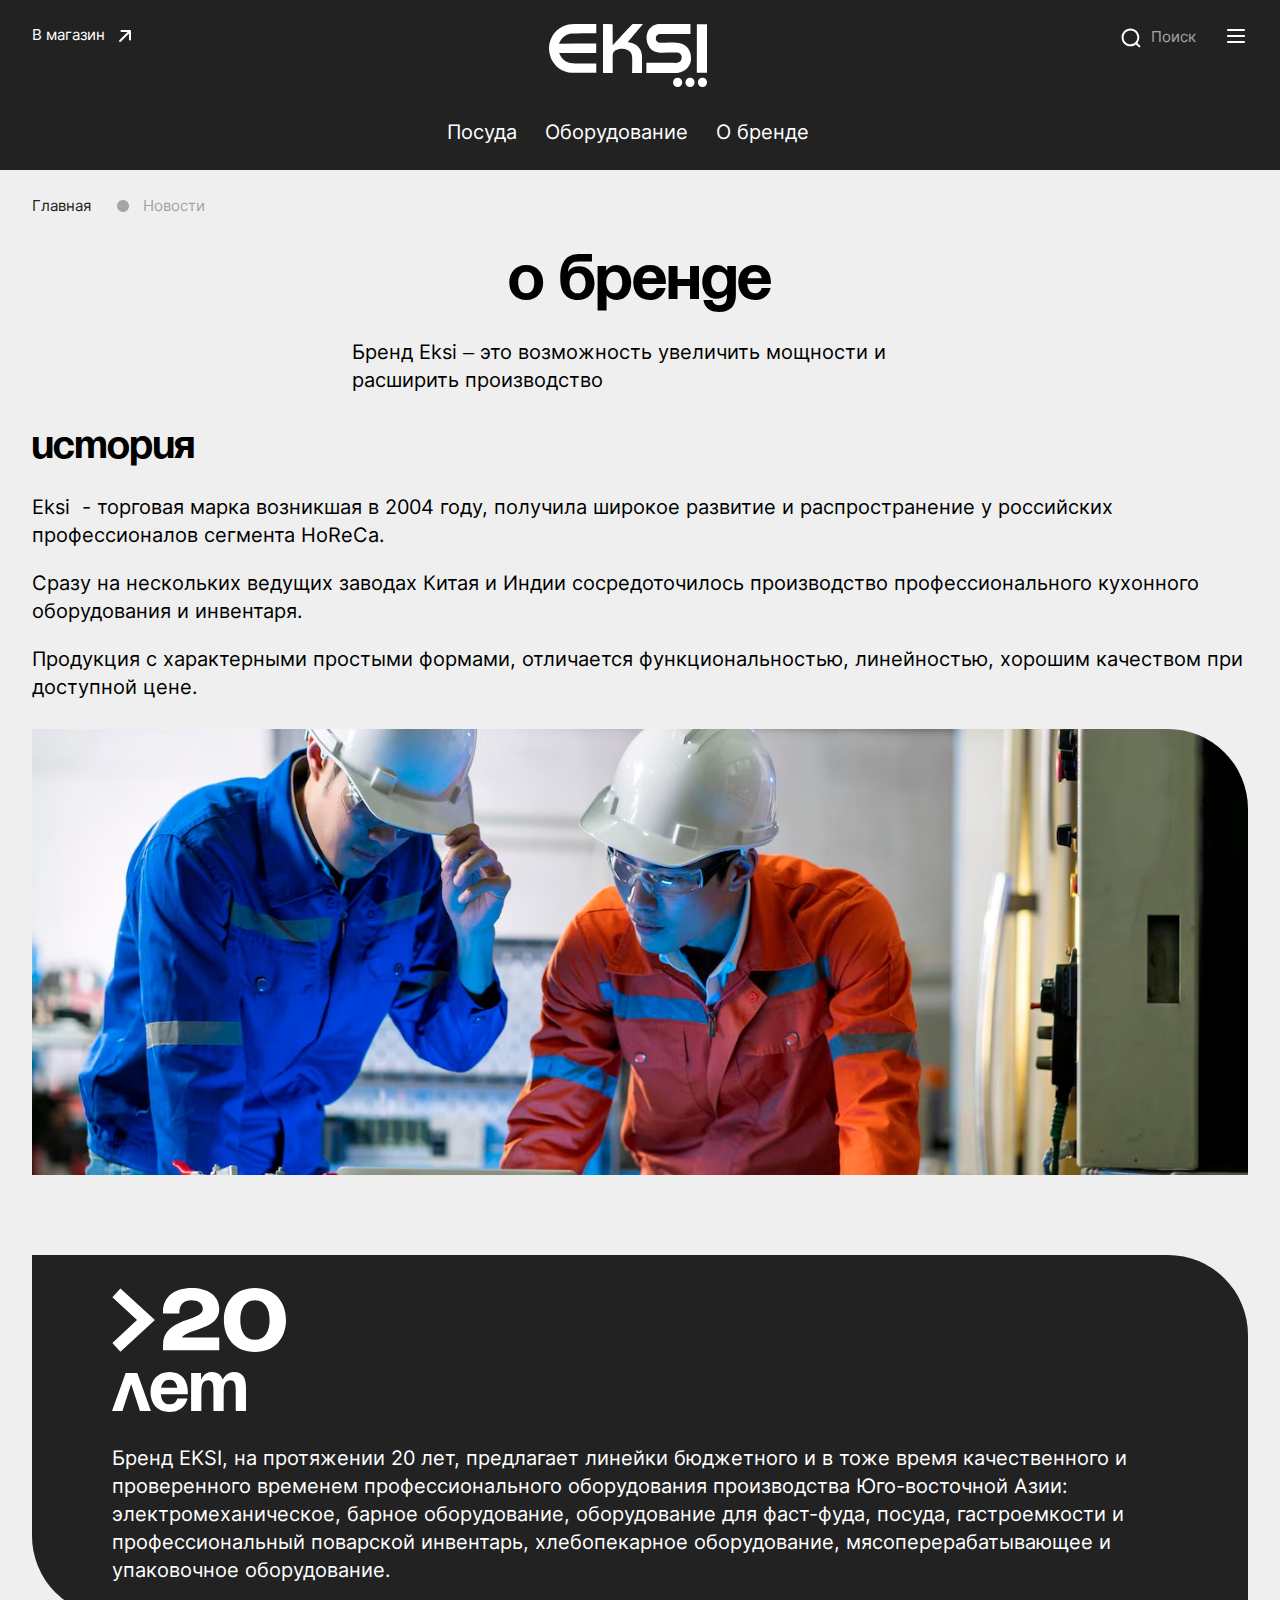
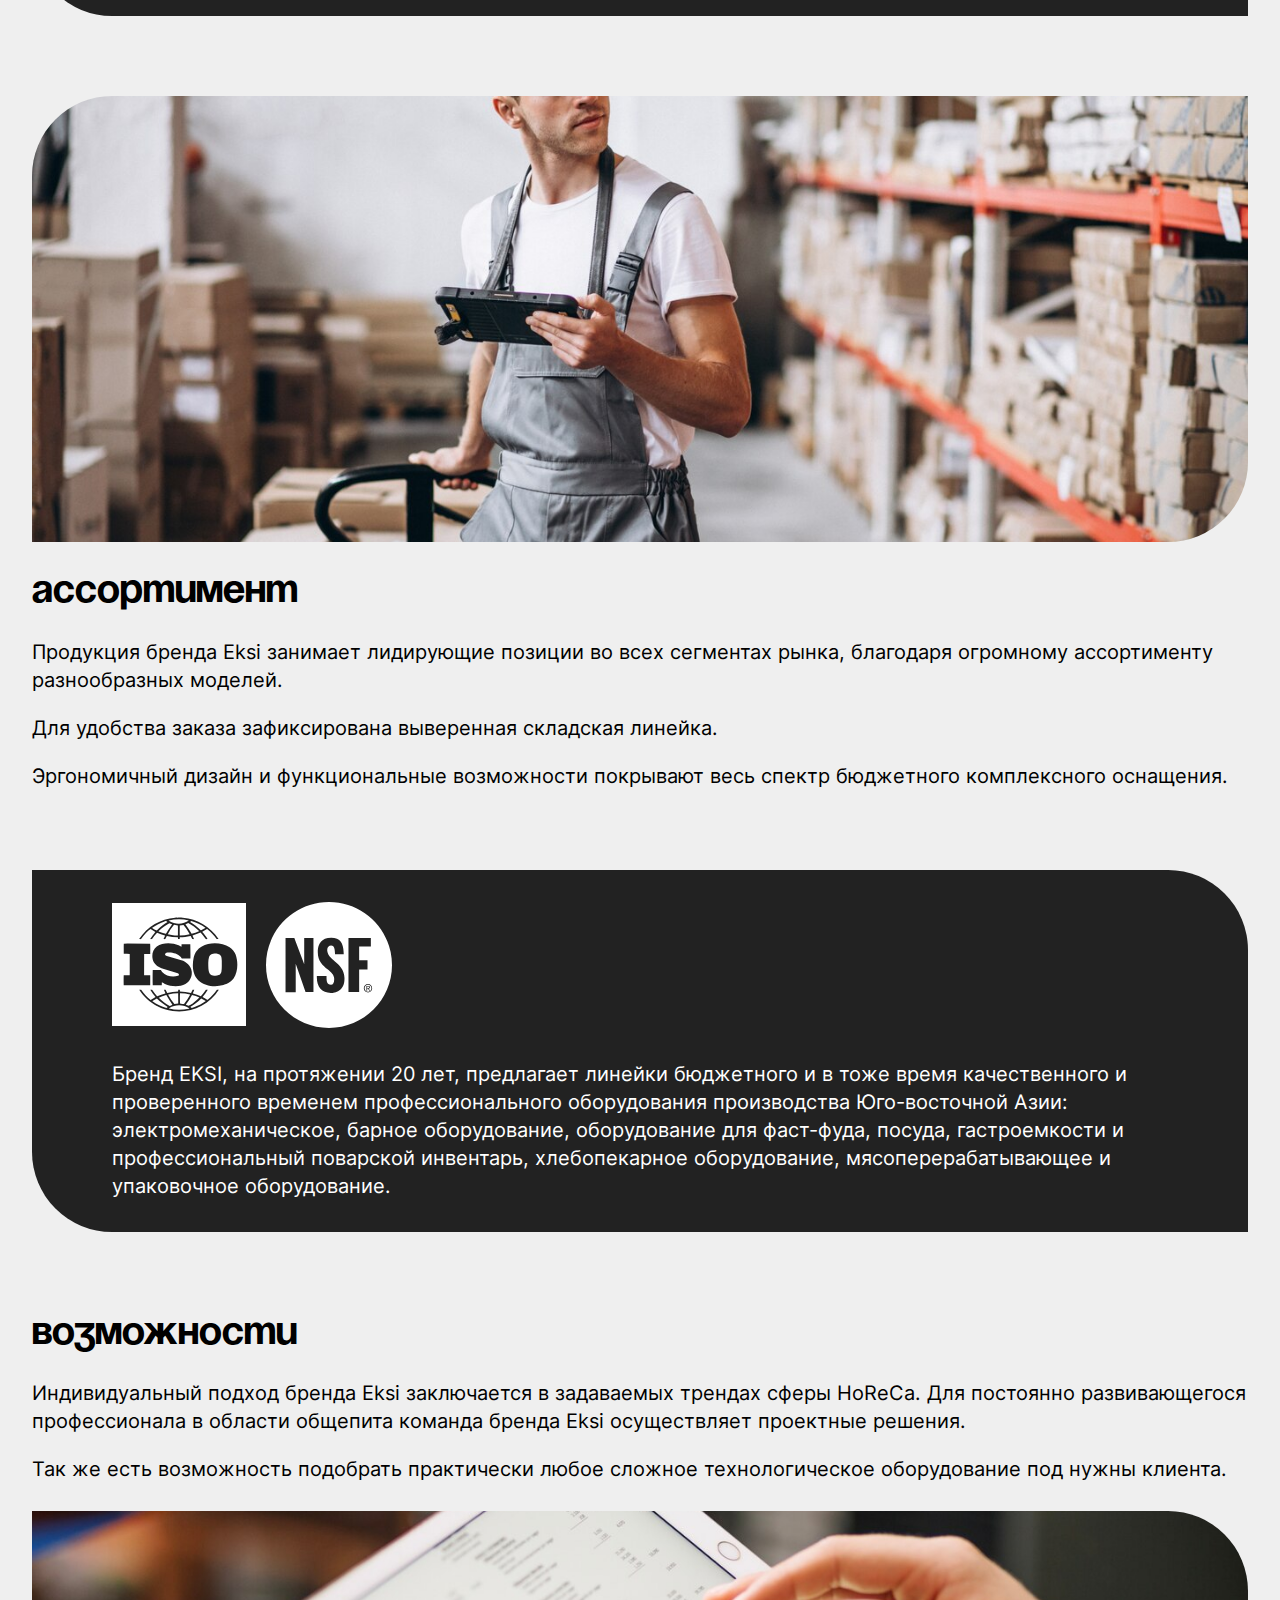
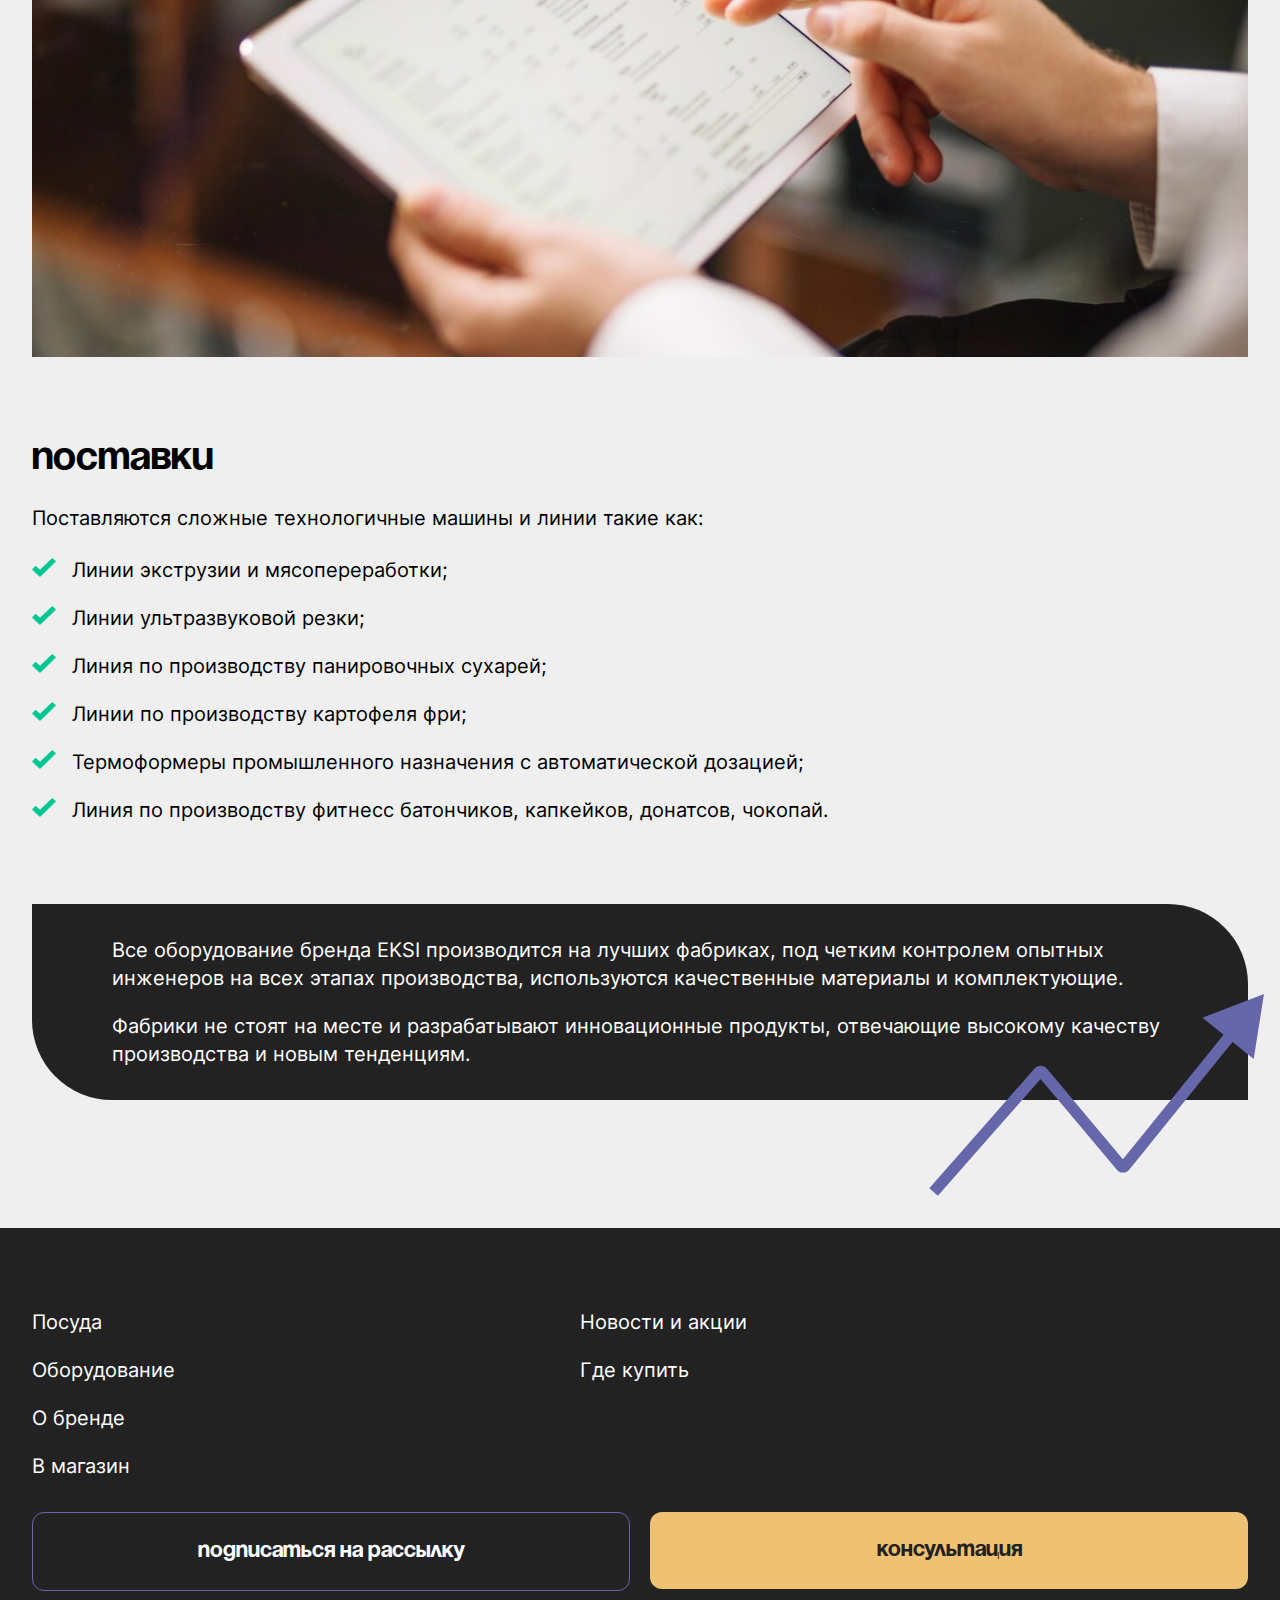
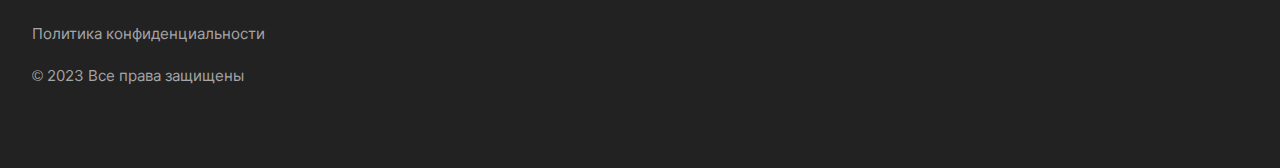
==== commit e400a78c: "правки" ====
--- a/about-brand.html
+++ b/about-brand.html
@@ -5,12 +5,12 @@
   <meta name="viewport"
         content="width=device-width, initial-scale=1.0, maximum-scale=1.0, user-scalable=no, shrink-to-fit=no">
   <title>Профессиональная посуда из фарфора</title>
-  <!-- -->
+  <link rel="stylesheet" type="text/css" href="css/libs/swiper/swiper-bundle.min.css" />
+  <link rel="stylesheet" type="text/css" href="css/libs/graph-modal/graph-modal.min.css" />
   <link rel="stylesheet" href="css/base.css">
   <link rel="stylesheet" href="css/fonts.css">
   <link rel="stylesheet" href="css/common.css">
   <link rel="stylesheet" href="css/style.css">
-  <link rel="stylesheet" type="text/css" href="css/libs/graph-modal/graph-modal.min.css" />
 
 <body>
 <header class="header">
@@ -28,7 +28,7 @@
       </a>
 
       <div class="header__links d-tablet-none">
-        <a href="news.html" class="header__link caption link">Новости и акции</a>
+        <a href="article-list.html" class="header__link caption link">Новости и акции</a>
         <a href="shops.html" class="header__link caption link">Где купить</a>
       </div>
     </div>
@@ -53,15 +53,15 @@
       </a>
 
       <nav class="header__nav d-mobile-none">
-        <a href="#" class="header__link text-s-regular link">Посуда</a>
-        <a href="catalog.html" class="header__link text-s-regular link">Оборудование</a>
-        <a href="about-brand.html" class="header__link text-s-regular link">О бренде</a>
+        <a href="#" class="header__link  link">Посуда</a>
+        <a href="catalog.html" class="header__link  link">Оборудование</a>
+        <a href="about-brand.html" class="header__link  link">О бренде</a>
       </nav>
     </div>
     <div class="header__col-right">
       <div class="header__buttons-group">
         <button class="btn-reset header__search-button" data-open-search-layout>
-          <svg xmlns="http://www.w3.org/2000/svg" width="24" height="24" viewBox="0 0 24 24" fill="none">
+          <svg class="icon-fill" xmlns="http://www.w3.org/2000/svg" width="24" height="24" viewBox="0 0 24 24" fill="none">
             <path fill-rule="evenodd"
                   clip-rule="evenodd"
                   d="M11.4401 4.6001C7.66247 4.6001 4.6001 7.66247 4.6001 11.4401C4.6001 15.2177 7.66247 18.2801 11.4401 18.2801C13.3027 18.2801 14.9914 17.5356 16.2249 16.328C16.2265 16.3264 16.2282 16.3247 16.2299 16.3231C17.4952 15.0818 18.2801 13.3526 18.2801 11.4401C18.2801 7.66247 15.2177 4.6001 11.4401 4.6001ZM18.3178 16.9942C19.5451 15.4764 20.2801 13.5441 20.2801 11.4401C20.2801 6.5579 16.3223 2.6001 11.4401 2.6001C6.5579 2.6001 2.6001 6.5579 2.6001 11.4401C2.6001 16.3223 6.5579 20.2801 11.4401 20.2801C13.4975 20.2801 15.3908 19.5772 16.8929 18.3985L19.7048 21.1188C20.1017 21.5028 20.7348 21.4923 21.1188 21.0954C21.5028 20.6985 21.4923 20.0654 21.0954 19.6814L18.3178 16.9942Z"
@@ -71,7 +71,7 @@
           <span class="caption d-mobile-none">Поиск</span>
         </button>
         <button class="header__burger btn-reset" aria-label="Open menu" data-menu-button>
-          <svg xmlns="http://www.w3.org/2000/svg" width="24" height="24" viewBox="0 0 24 24" fill="none">
+          <svg class="icon-fill" xmlns="http://www.w3.org/2000/svg" width="24" height="24" viewBox="0 0 24 24" fill="none">
             <path fill-rule="evenodd"
                   clip-rule="evenodd"
                   d="M3 6C3 5.44772 3.44772 5 4 5H20C20.5523 5 21 5.44772 21 6C21 6.55228 20.5523 7 20 7H4C3.44772 7 3 6.55228 3 6ZM3 12C3 11.4477 3.44772 11 4 11H20C20.5523 11 21 11.4477 21 12C21 12.5523 20.5523 13 20 13H4C3.44772 13 3 12.5523 3 12ZM3 18C3 17.4477 3.44772 17 4 17H20C20.5523 17 21 17.4477 21 18C21 18.5523 20.5523 19 20 19H4C3.44772 19 3 18.5523 3 18Z"
@@ -86,7 +86,7 @@
       <div class="side-menu__top space-lg">
         <p class="heading-l">Меню</p>
         <button class="btn-reset side-menu__close" data-menu-close>
-          <svg xmlns="http://www.w3.org/2000/svg" width="24" height="24" viewBox="0 0 24 24" fill="none">
+          <svg class="icon-stroke" xmlns="http://www.w3.org/2000/svg" width="24" height="24" viewBox="0 0 24 24" fill="none">
             <path d="M20 4L4 20M20 20L4 4" stroke="#222222" stroke-width="2" stroke-linecap="round" />
           </svg>
         </button>
@@ -99,7 +99,7 @@
               <a href="category.html" class="heading-s text-dark">Каталог</a>
             </li>
             <li>
-              <a href="news.html" class="heading-s text-dark">Новости и акции</a>
+              <a href="article-list.html" class="heading-s text-dark">Новости и акции</a>
             </li>
             <li>
               <a href="shops.html" class="heading-s text-dark">Где купить</a>
@@ -126,33 +126,33 @@
 
             <ul class="side-menu__list" data-menu-list>
               <li class="side-menu__item">
-                <a class="side-menu__link" data-menu-id="1">
-                  <img src="" alt="">
-                  <span class="text-s-regular text-dark">Тепловое</span>
+                <a class="side-menu__link link text-dark" data-menu-id="1">
+                  <img src="./img/menu/1.png" alt="">
+                  Тепловое
                 </a>
               </li>
               <li class="side-menu__item">
-                <a class="side-menu__link" data-menu-id="2">
-                  <img src="" alt="">
-                  <span class="text-s-regular text-dark">Упаковочное</span>
+                <a class="side-menu__link link text-dark" data-menu-id="2">
+                  <img src="./img/menu/2.png" alt="">
+                  Упаковочное
                 </a>
               </li>
               <li class="side-menu__item">
-                <a class="side-menu__link" data-menu-id="3">
-                  <img src="" alt="">
-                  <span class="text-s-regular text-dark">Хлебопекарное и кондитерское</span>
+                <a class="side-menu__link link text-dark" data-menu-id="3">
+                  <img src="./img/menu/3.png" alt="">
+                  Хлебопекарное и кондитерское
                 </a>
               </li>
               <li class="side-menu__item">
-                <a class="side-menu__link" data-menu-id="4">
-                  <img src="" alt="">
-                  <span class="text-s-regular text-dark">Электромеханическое</span>
+                <a class="side-menu__link link text-dark" data-menu-id="4">
+                  <img src="./img/menu/4.png" alt="">
+                  Электромеханическое
                 </a>
               </li>
               <li class="side-menu__item">
-                <a class="side-menu__link" data-menu-id="5">
-                  <img src="" alt="">
-                  <span class="text-s-regular text-dark">Холодильное</span>
+                <a class="side-menu__link link text-dark" data-menu-id="5">
+                  <img src="./img/menu/5.png" alt="">
+                  Холодильное
                 </a>
               </li>
             </ul>
@@ -163,15 +163,15 @@
 
             <ul class="side-menu__list" data-menu-list>
               <li class="side-menu__item">
-                <a class="side-menu__link" data-menu-id="6">
-                  <img src="" alt="">
-                  <span class="text-s-regular text-dark">Наплитная посуда</span>
+                <a class="side-menu__link link text-dark" data-menu-id="6">
+                  <img src="./img/menu/6.png" alt="">
+                  Наплитная посуда
                 </a>
               </li>
               <li class="side-menu__item">
-                <a class="side-menu__link" data-menu-id="7">
-                  <img src="" alt="">
-                  <span class="text-s-regular text-dark">Гастроемкости</span>
+                <a class="side-menu__link link text-dark" data-menu-id="7">
+                  <img src="./img/menu/7.png" alt="">
+                  Гастроемкости
                 </a>
               </li>
             </ul>
@@ -181,18 +181,66 @@
       </div>
       <div id="1" class="side-menu__wrapper side-menu__wrapper_level-2 d-none" data-level-2>
         <div class="side-menu__group">
-          <p class="heading-s space-sm">Тепловое Оборудование 11 </p>
+          <p class="heading-s space-sm">Тепловое Оборудование</p>
           <ul class="side-menu__list">
             <li class="side-menu__item">
-              <a href="" class="side-menu__link">
-                <img src="" alt="">
-                <span class="text-s-regular text-dark">Наплитная посуда</span>
-              </a>
-            </li>
-            <li class="side-menu__item">
-              <a href="" class="side-menu__link">
-                <img src="" alt="">
-                <span class="text-s-regular text-dark">Гастроемкости</span>
+              <a href="" class="side-menu__link link text-dark">
+                <img src="./img/menu/2-1.png" alt="">
+                Блинницы
+              </a>
+            </li>
+            <li class="side-menu__item">
+              <a href="" class="side-menu__link link text-dark">
+                <img src="./img/menu/2-2.png" alt="">
+                Вафельницы
+              </a>
+            </li>
+            <li class="side-menu__item">
+              <a href="" class="side-menu__link link text-dark">
+                <img src="./img/menu/2-3.png" alt="">
+                Чебуречницы
+              </a>
+            </li>
+            <li class="side-menu__item">
+              <a href="" class="side-menu__link link text-dark">
+                <img src="./img/menu/2-4.png" alt="">
+                Дегидраторы
+              </a>
+            </li>
+            <li class="side-menu__item">
+              <a href="" class="side-menu__link link text-dark">
+                <img src="./img/menu/2-5.png" alt="">
+                Микроволновые печи
+              </a>
+            </li>
+            <li class="side-menu__item">
+              <a href="" class="side-menu__link link text-dark">
+                <img src="./img/menu/2-6.png" alt="">
+                Барные кипятильники
+              </a>
+            </li>
+            <li class="side-menu__item">
+              <a href="" class="side-menu__link link text-dark">
+                <img src="./img/menu/2-7.png" alt="">
+                Жарочные поверхности
+              </a>
+            </li>
+            <li class="side-menu__item">
+              <a href="" class="side-menu__link link text-dark">
+                <img src="./img/menu/2-8.png" alt="">
+                Грили-саламандра
+              </a>
+            </li>
+            <li class="side-menu__item">
+              <a href="" class="side-menu__link link text-dark">
+                <img src="./img/menu/2-9.png" alt="">
+                Грили контактные
+              </a>
+            </li>
+            <li class="side-menu__item">
+              <a href="" class="side-menu__link link text-dark">
+                <img src="./img/menu/2-10.png" alt="">
+                Грили роликовые
               </a>
             </li>
           </ul>
@@ -214,15 +262,15 @@
           <p class="heading-s space-sm">Тепловое Оборудование2</p>
           <ul class="side-menu__list">
             <li class="side-menu__item">
-              <a href="" class="side-menu__link">
-                <img src="" alt="">
-                <span class="text-s-regular text-dark">Наплитная посуда</span>
-              </a>
-            </li>
-            <li class="side-menu__item">
-              <a href="" class="side-menu__link">
-                <img src="" alt="">
-                <span class="text-s-regular text-dark">Гастроемкости</span>
+              <a href="" class="side-menu__link link text-dark">
+                <img src="" alt="">
+                Наплитная посуда
+              </a>
+            </li>
+            <li class="side-menu__item">
+              <a href="" class="side-menu__link link text-dark">
+                <img src="" alt="">
+                Гастроемкости
               </a>
             </li>
           </ul>
@@ -243,15 +291,15 @@
           <p class="heading-s space-sm">Тепловое Оборудование 3</p>
           <ul class="side-menu__list">
             <li class="side-menu__item">
-              <a href="" class="side-menu__link">
-                <img src="" alt="">
-                <span class="text-s-regular text-dark">Наплитная посуда</span>
-              </a>
-            </li>
-            <li class="side-menu__item">
-              <a href="" class="side-menu__link">
-                <img src="" alt="">
-                <span class="text-s-regular text-dark">Гастроемкости</span>
+              <a href="" class="side-menu__link link text-dark">
+                <img src="" alt="">
+                Наплитная посуда
+              </a>
+            </li>
+            <li class="side-menu__item">
+              <a href="" class="side-menu__link link text-dark">
+                <img src="" alt="">
+                Гастроемкости
               </a>
             </li>
           </ul>
@@ -272,15 +320,15 @@
           <p class="heading-s space-sm">Тепловое Оборудование 4</p>
           <ul class="side-menu__list">
             <li class="side-menu__item">
-              <a href="" class="side-menu__link">
-                <img src="" alt="">
-                <span class="text-s-regular text-dark">Наплитная посуда</span>
-              </a>
-            </li>
-            <li class="side-menu__item">
-              <a href="" class="side-menu__link">
-                <img src="" alt="">
-                <span class="text-s-regular text-dark">Гастроемкости</span>
+              <a href="" class="side-menu__link link text-dark">
+                <img src="" alt="">
+                Наплитная посуда
+              </a>
+            </li>
+            <li class="side-menu__item">
+              <a href="" class="side-menu__link link text-dark">
+                <img src="" alt="">
+                Гастроемкости
               </a>
             </li>
           </ul>
@@ -301,15 +349,15 @@
           <p class="heading-s space-sm">Тепловое Оборудование 5</p>
           <ul class="side-menu__list">
             <li class="side-menu__item">
-              <a href="" class="side-menu__link">
-                <img src="" alt="">
-                <span class="text-s-regular text-dark">Наплитная посуда</span>
-              </a>
-            </li>
-            <li class="side-menu__item">
-              <a href="" class="side-menu__link">
-                <img src="" alt="">
-                <span class="text-s-regular text-dark">Гастроемкости</span>
+              <a href="" class="side-menu__link link text-dark">
+                <img src="" alt="">
+                Наплитная посуда
+              </a>
+            </li>
+            <li class="side-menu__item">
+              <a href="" class="side-menu__link link text-dark">
+                <img src="" alt="">
+                Гастроемкости
               </a>
             </li>
           </ul>
@@ -330,15 +378,15 @@
           <p class="heading-s space-sm">Тепловое Оборудование</p>
           <ul class="side-menu__list">
             <li class="side-menu__item">
-              <a href="" class="side-menu__link">
-                <img src="" alt="">
-                <span class="text-s-regular text-dark">Наплитная посуда</span>
-              </a>
-            </li>
-            <li class="side-menu__item">
-              <a href="" class="side-menu__link">
-                <img src="" alt="">
-                <span class="text-s-regular text-dark">Гастроемкости</span>
+              <a href="" class="side-menu__link link text-dark">
+                <img src="" alt="">
+                Наплитная посуда
+              </a>
+            </li>
+            <li class="side-menu__item">
+              <a href="" class="side-menu__link link text-dark">
+                <img src="" alt="">
+                Гастроемкости
               </a>
             </li>
           </ul>
@@ -359,15 +407,15 @@
           <p class="heading-s space-sm">Тепловое Оборудование</p>
           <ul class="side-menu__list">
             <li class="side-menu__item">
-              <a href="" class="side-menu__link">
-                <img src="" alt="">
-                <span class="text-s-regular text-dark">Наплитная посуда</span>
-              </a>
-            </li>
-            <li class="side-menu__item">
-              <a href="" class="side-menu__link">
-                <img src="" alt="">
-                <span class="text-s-regular text-dark">Гастроемкости</span>
+              <a href="" class="side-menu__link link text-dark ">
+                <img src="" alt="">
+                Наплитная посуда
+              </a>
+            </li>
+            <li class="side-menu__item">
+              <a href="" class="side-menu__linklink text-dark">
+                <img src="" alt="">
+                Гастроемкости
               </a>
             </li>
           </ul>
@@ -393,29 +441,155 @@
       <div class="search-layout__top space-xl">
         <h3 class="heading-m">найдем всё</h3>
         <button class="btn-reset search-layout__close" data-search-layout-close>
-          <svg xmlns="http://www.w3.org/2000/svg" width="24" height="24" viewBox="0 0 24 24" fill="none">
+          <svg class="icon-stroke" xmlns="http://www.w3.org/2000/svg" width="24" height="24" viewBox="0 0 24 24" fill="none">
             <path d="M20 4L4 20M20 20L4 4" stroke="#222222" stroke-width="2" stroke-linecap="round" />
           </svg>
         </button>
       </div>
 
-      <form action="">
-        <div class="search-layout__form-group">
-          <input class="regular-input text-m-regular search-layout__input" type="search" placeholder="Введите запрос">
-          <button class="btn-reset search-layout__search-button">
-            <svg xmlns="http://www.w3.org/2000/svg" width="24" height="25" viewBox="0 0 24 25" fill="none">
-              <path fill-rule="evenodd"
-                    clip-rule="evenodd"
-                    d="M11.4416 5.09961C7.66393 5.09961 4.60156 8.16198 4.60156 11.9396C4.60156 15.7172 7.66393 18.7796 11.4416 18.7796C13.3042 18.7796 14.9929 18.0351 16.2263 16.8275C16.228 16.8259 16.2297 16.8242 16.2313 16.8226C17.4966 15.5813 18.2816 13.8521 18.2816 11.9396C18.2816 8.16198 15.2192 5.09961 11.4416 5.09961ZM18.3192 17.4937C19.5465 15.9759 20.2816 14.0436 20.2816 11.9396C20.2816 7.05741 16.3238 3.09961 11.4416 3.09961C6.55937 3.09961 2.60156 7.05741 2.60156 11.9396C2.60156 16.8218 6.55937 20.7796 11.4416 20.7796C13.499 20.7796 15.3923 20.0767 16.8944 18.898L19.7063 21.6183C20.1032 22.0023 20.7363 21.9918 21.1203 21.5949C21.5043 21.198 21.4938 20.5649 21.0969 20.1809L18.3192 17.4937Z"
-                    fill="#222222" />
-            </svg>
-          </button>
-        </div>
-      </form>
+      <div class="space-lg">
+        <form action="">
+          <div class="search-layout__form-group">
+            <input class="regular-input text-m-regular search-layout__input" type="search" placeholder="Введите запрос">
+            <button class="btn-reset search-layout__search-button">
+              <svg class="icon-fill" xmlns="http://www.w3.org/2000/svg" width="24" height="25" viewBox="0 0 24 25" fill="none">
+                <path fill-rule="evenodd"
+                      clip-rule="evenodd"
+                      d="M11.4416 5.09961C7.66393 5.09961 4.60156 8.16198 4.60156 11.9396C4.60156 15.7172 7.66393 18.7796 11.4416 18.7796C13.3042 18.7796 14.9929 18.0351 16.2263 16.8275C16.228 16.8259 16.2297 16.8242 16.2313 16.8226C17.4966 15.5813 18.2816 13.8521 18.2816 11.9396C18.2816 8.16198 15.2192 5.09961 11.4416 5.09961ZM18.3192 17.4937C19.5465 15.9759 20.2816 14.0436 20.2816 11.9396C20.2816 7.05741 16.3238 3.09961 11.4416 3.09961C6.55937 3.09961 2.60156 7.05741 2.60156 11.9396C2.60156 16.8218 6.55937 20.7796 11.4416 20.7796C13.499 20.7796 15.3923 20.0767 16.8944 18.898L19.7063 21.6183C20.1032 22.0023 20.7363 21.9918 21.1203 21.5949C21.5043 21.198 21.4938 20.5649 21.0969 20.1809L18.3192 17.4937Z"
+                      fill="#222222" />
+              </svg>
+            </button>
+          </div>
+        </form>
+      </div>
+
+      <div class="search-layout__result">
+        <div class="search-layout__group">
+          <p class="heading-xs">Категории</p>
+          <ul class="search-layout__categories">
+            <li class="tag-item">
+              <a href="#" class="tag-item__link text-dark">
+                <div class="tag-item__link-pic">
+                  <img src="./img/icons/prewew.png" alt="">
+                </div>
+                Микроволновки
+              </a>
+            </li>
+            <li class="tag-item">
+              <a href="#" class="tag-item__link text-dark">
+                <div class="tag-item__link-pic">
+                  <img src="./img/icons/prewew.png" alt="">
+                </div>
+                Микроволновки
+              </a>
+            </li>
+          </ul>
+        </div>
+        <div class="search-layout__group">
+          <p class="heading-xs">Товары</p>
+
+          <div class="search-layout__slider">
+            <div class="swiper search-layout__swiper" data-search-layout-swiper>
+              <div class="swiper-wrapper">
+                <div class="swiper-slide">
+                  <a href="product-card.html" class="product-card">
+                    <div class="product-card__top">
+                      <span class="caption text-secondary-2 text-dark">381704</span>
+                    </div>
+                    <div class="product-card__img-wrap">
+                      <img src="./img/popular-index/1.png" alt="">
+                    </div>
+                    <div class="product-card__bottom space-xxs">
+                      <h3 class="product-card__title  text-dark">Блинница EKSI HCM-400 Блинница EKSI HCM-400 ffff</h3>
+                      <p class="product-card__price text-xl-bold text-dark">13 107 ₽ </p>
+                    </div>
+                  </a>
+                </div>
+                <div class="swiper-slide">
+                  <a href="product-card.html" class="product-card">
+                    <div class="product-card__top">
+                      <div class="badge badge_akcia">
+                        <img src="./img/icons/icon-badge-akcia.svg" alt="">
+                        <span class="label-bold text-dark">акция</span>
+                      </div>
+                      <span class="caption text-secondary-2 text-dark">381704</span>
+                    </div>
+                    <div class="product-card__img-wrap">
+                      <img src="./img/popular-index/1.png" alt="">
+                    </div>
+                    <div class="product-card__bottom space-xxs">
+                      <h3 class="product-card__title  text-dark">Блинница EKSI HCM-400</h3>
+                      <p class="product-card__price text-xl-bold text-dark">13 107 ₽ </p>
+                    </div>
+                  </a>
+                </div>
+                <div class="swiper-slide">
+                  <a href="#" class="product-card">
+                    <div class="product-card__top">
+                      <div class="badge badge_akcia">
+                        <img src="./img/icons/icon-badge-akcia.svg" alt="">
+                        <span class="label-bold text-dark">акция</span>
+                      </div>
+                      <span class="caption text-secondary-2 text-dark">381704</span>
+                    </div>
+                    <div class="product-card__img-wrap">
+                      <img src="./img/popular-index/1.png" alt="">
+                    </div>
+                    <div class="product-card__bottom space-xxs">
+                      <h3 class="product-card__title  text-dark">Блинница EKSI HCM-400</h3>
+                      <p class="product-card__price text-xl-bold text-dark">13 107 ₽ </p>
+                    </div>
+                  </a>
+                </div>
+                <div class="swiper-slide">
+                  <a href="#" class="product-card">
+                    <div class="product-card__top">
+                      <div class="badge badge_akcia">
+                        <img src="./img/icons/icon-badge-akcia.svg" alt="">
+                        <span class="label-bold text-dark">акция</span>
+                      </div>
+                      <span class="caption text-secondary-2 text-dark">381704</span>
+                    </div>
+                    <div class="product-card__img-wrap">
+                      <img src="./img/popular-index/1.png" alt="">
+                    </div>
+                    <div class="product-card__bottom space-xxs">
+                      <h3 class="product-card__title  text-dark">Блинница EKSI HCM-400</h3>
+                      <p class="product-card__price text-xl-bold text-dark">13 107 ₽ </p>
+                    </div>
+                  </a>
+                </div>
+              </div>
+
+              <div class="search-layout__swiper-nav swiper-nav">
+                <button class="btn-reset swiper-nav__prev round-button" data-search-layout-prev>
+                  <svg xmlns="http://www.w3.org/2000/svg" width="24" height="24" viewBox="0 0 24 24" fill="none">
+                    <path fill-rule="evenodd"
+                          clip-rule="evenodd"
+                          d="M11.3558 4.27586C11.7558 4.65675 11.7712 5.28973 11.3903 5.68966L6.33285 11L19.9995 11C20.5518 11 20.9995 11.4477 20.9995 12C20.9995 12.5523 20.5518 13 19.9995 13L6.33284 13L11.3903 18.3103C11.7712 18.7103 11.7558 19.3433 11.3558 19.7241C10.9559 20.105 10.3229 20.0896 9.94204 19.6897L3.27537 12.6897C2.90756 12.3034 2.90756 11.6966 3.27537 11.3103L9.94204 4.31035C10.3229 3.91042 10.9559 3.89498 11.3558 4.27586Z"
+                          fill="#222222" />
+                  </svg>
+                </button>
+                <button class="btn-reset swiper-nav__next round-button" data-search-layout-next>
+                  <svg xmlns="http://www.w3.org/2000/svg" width="24" height="24" viewBox="0 0 24 24" fill="none">
+                    <path d="M13.3333 5L20 12M20 12L13.3333 19M20 12L4 12"
+                          stroke="#222222"
+                          stroke-width="2"
+                          stroke-linecap="round"
+                          stroke-linejoin="round" />
+                  </svg>
+                </button>
+              </div>
+            </div>
+
+          </div>
+        </div>
+      </div>
+
     </div>
   </div>
 </header>
-<main class="page-wrapper brand">
+<main class="page-wrapper">
   <div class="container">
     <ul class="breadcrumbs">
       <li class="breadcrumbs__item">
@@ -426,91 +600,110 @@
       </li>
     </ul>
 
-    <div class="heading-wrap heading-wrap_row">
-      <h1 class="heading-l heading-width ">о бренде</h1>
-      <p class="text-s-regular heading-wrap__text">Бренд Eksi – это возможность увеличить мощности и расширить производство</p>
-    </div>
-
-    <div class="brand-block space-xxl">
-      <div class="brand-block__group">
-        <p class="heading-m">История</p>
-
-        <div class="brand-block__text">
-          <p class="text-s-regular">Eksi  - торговая марка возникшая в 2004 году, получила широкое развитие и распространение у российских профессионалов сегмента HoReCa.</p>
-          <p class="text-s-regular">Сразу на нескольких ведущих заводах Китая и Индии сосредоточилось производство профессионального кухонного оборудования и инвентаря.</p>
-          <p class="text-s-regular">Продукция с характерными простыми формами, отличается функциональностью, линейностью, хорошим качеством при доступной цене.</p>
-        </div>
-      </div>
-
-      <div class="brand-block__img-wrap">
-        <img src="./img/brand-page/block-1.png" alt="">
-      </div>
-    </div>
-
-    <div class="decor-line bg-dark space-xxl">
-      <div class="decor-line__icons">
-        <div class="decor-line__icons-top">
-          <img src="./img/brand-page/chevron.svg" width="43" height="65" alt="">
-          <img src="./img/brand-page/20.svg" width="123" height="64" alt="">
-        </div>
-        <img src="./img/brand-page/let.svg" width="173" height="52" alt="">
-      </div>
-
-      <p class="text-s-regular text-light">
-        Бренд EKSI, на протяжении 20 лет, предлагает линейки бюджетного и в тоже время качественного и проверенного временем профессионального оборудования производства Юго-восточной Азии: электромеханическое, барное оборудование, оборудование для фаст-фуда, посуда, гастроемкости и профессиональный поварской инвентарь, хлебопекарное оборудование, мясоперерабатывающее и упаковочное оборудование.
-      </p>
-    </div>
-
-    <div class="brand-block brand-block_inverse space-xxl">
-      <div class="brand-block__img-wrap">
-        <img src="./img/brand-page/block-2.png" alt="">
-      </div>
-      <div class="brand-block__group">
-        <p class="heading-m">Ассортимент</p>
-
-        <div class="brand-block__text">
-          <p class="text-s-regular">Продукция бренда Eksi занимает лидирующие позиции во всех сегментах рынка, благодаря огромному ассортименту разнообразных моделей.</p>
-          <p class="text-s-regular">Для удобства заказа зафиксирована выверенная складская линейка.</p>
-          <p class="text-s-regular">Эргономичный дизайн и функциональные возможности покрывают весь спектр бюджетного комплексного оснащения.</p>
-        </div>
-      </div>
-    </div>
-
-    <div class="decor-line bg-dark space-xxl">
-      <div class="decor-line__icons decor-line__icons_mod">
-        <div class="decor-line__icons-top decor-line__icons-top_mod">
-          <img src="./img/brand-page/iso.svg" alt="">
-          <img src="./img/brand-page/nsf.svg" alt="">
-        </div>
-      </div>
-
-      <p class="text-s-regular text-light">
-        Бренд EKSI, на протяжении 20 лет, предлагает линейки бюджетного и в тоже время качественного и проверенного временем профессионального оборудования производства Юго-восточной Азии: электромеханическое, барное оборудование, оборудование для фаст-фуда, посуда, гастроемкости и профессиональный поварской инвентарь, хлебопекарное оборудование, мясоперерабатывающее и упаковочное оборудование.
-      </p>
-    </div>
-
-    <div class="brand-block space-xxl">
-      <div class="brand-block__group">
-        <p class="heading-m">возможности</p>
-
-        <div class="brand-block__text">
-          <p class="text-s-regular">Индивидуальный подход бренда Eksi заключается в задаваемых трендах сферы HoReCa. Для постоянно развивающегося профессионала в области общепита команда бренда Eksi осуществляет проектные решения.</p>
-          <p class="text-s-regular">Так же есть возможность подобрать практически любое сложное технологическое оборудование под нужны клиента. </p>
-        </div>
-      </div>
-
-      <div class="brand-block__img-wrap">
-        <img src="./img/brand-page/block-3.png" alt="">
-      </div>
-    </div>
-
-    <div class="decor-line decor-line_col bg-dark">
-      <p class="text-s-regular text-light">
-        Все оборудование бренда EKSI производится на лучших фабриках, под четким контролем опытных инженеров на всех этапах производства, используются качественные материалы и комплектующие.  
-      </p>
-      <p class="text-s-regular text-light">
-        Фабрики не стоят на месте и разрабатывают инновационные продукты, отвечающие высокому качеству производства и новым тенденциям.
-      </p>
+    <div class="brand">
+      <div class="heading-wrap heading-wrap_row">
+        <h1 class="heading-l heading-width">о бренде</h1>
+        <p class=" heading-wrap__text">Бренд Eksi – это возможность увеличить мощности и расширить производство</p>
+      </div>
+
+      <div class="brand-block space-xxl">
+        <div class="brand-block__group">
+          <p class="heading-m">История</p>
+
+          <div class="brand-block__text">
+            <p>Eksi  - торговая марка возникшая в 2004 году, получила широкое развитие и распространение у российских профессионалов сегмента HoReCa.</p>
+            <p>Сразу на нескольких ведущих заводах Китая и Индии сосредоточилось производство профессионального кухонного оборудования и инвентаря.</p>
+            <p>Продукция с характерными простыми формами, отличается функциональностью, линейностью, хорошим качеством при доступной цене.</p>
+          </div>
+        </div>
+
+        <div class="brand-block__img-wrap">
+          <img src="./img/brand-page/block-1.png" alt="">
+        </div>
+      </div>
+
+      <div class="decor-line bg-dark space-xxl">
+        <div class="decor-line__icons">
+          <div class="decor-line__icons-top">
+            <img src="./img/brand-page/chevron.svg" width="43" height="65" alt="">
+            <img src="./img/brand-page/20.svg" width="123" height="64" alt="">
+          </div>
+          <img src="./img/brand-page/let.svg" width="173" height="52" alt="">
+        </div>
+
+        <p class="text-light">
+          Бренд EKSI, на протяжении 20 лет, предлагает линейки бюджетного и в тоже время качественного и проверенного временем профессионального оборудования производства Юго-восточной Азии: электромеханическое, барное оборудование, оборудование для фаст-фуда, посуда, гастроемкости и профессиональный поварской инвентарь, хлебопекарное оборудование, мясоперерабатывающее и упаковочное оборудование.
+        </p>
+      </div>
+
+      <div class="brand-block brand-block_inverse space-xxl">
+        <div class="brand-block__img-wrap">
+          <img src="./img/brand-page/block-2.png" alt="">
+        </div>
+        <div class="brand-block__group">
+          <p class="heading-m">Ассортимент</p>
+
+          <div class="brand-block__text">
+            <p>Продукция бренда Eksi занимает лидирующие позиции во всех сегментах рынка, благодаря огромному ассортименту разнообразных моделей.</p>
+            <p>Для удобства заказа зафиксирована выверенная складская линейка.</p>
+            <p>Эргономичный дизайн и функциональные возможности покрывают весь спектр бюджетного комплексного оснащения.</p>
+          </div>
+        </div>
+      </div>
+
+      <div class="decor-line bg-dark space-xxl">
+        <div class="decor-line__icons decor-line__icons_mod">
+          <div class="decor-line__icons-top decor-line__icons-top_mod">
+            <img src="./img/brand-page/iso.svg" alt="">
+            <img src="./img/brand-page/nsf.svg" alt="">
+          </div>
+        </div>
+
+        <p class="text-light">
+          Бренд EKSI, на протяжении 20 лет, предлагает линейки бюджетного и в тоже время качественного и проверенного временем профессионального оборудования производства Юго-восточной Азии: электромеханическое, барное оборудование, оборудование для фаст-фуда, посуда, гастроемкости и профессиональный поварской инвентарь, хлебопекарное оборудование, мясоперерабатывающее и упаковочное оборудование.
+        </p>
+      </div>
+
+      <div class="brand-block space-xxl">
+        <div class="brand-block__group">
+          <p class="heading-m">возможности</p>
+
+          <div class="brand-block__text">
+            <p>Индивидуальный подход бренда Eksi заключается в задаваемых трендах сферы HoReCa. Для постоянно развивающегося профессионала в области общепита команда бренда Eksi осуществляет проектные решения.</p>
+            <p>Так же есть возможность подобрать практически любое сложное технологическое оборудование под нужны клиента. </p>
+          </div>
+        </div>
+
+        <div class="brand-block__img-wrap">
+          <img src="./img/brand-page/block-3.png" alt="">
+        </div>
+      </div>
+
+      <div class="brand-delivery space-xxl">
+        <p class="heading-m">поставки</p>
+        <p>Поставляются сложные технологичные машины и линии такие как:</p>
+        <div class="brand-delivery__lists">
+          <ul class="list list_checked">
+            <li>Линии экструзии и мясопереработки;</li>
+            <li>Линии ультразвуковой резки;</li>
+            <li>Линия по производству панировочных сухарей;</li>
+          </ul>
+          <ul class="list list_checked">
+            <li>Линии по производству картофеля фри;</li>
+            <li>Термоформеры промышленного назначения с автоматической дозацией;</li>
+            <li>Линия по производству фитнесс батончиков, капкейков, донатсов, чокопай.</li>
+          </ul>
+        </div>
+      </div>
+
+      <div class="decor-line decor-line_col bg-dark">
+        <p class="text-light">
+          Все оборудование бренда EKSI производится на лучших фабриках, под четким контролем опытных инженеров на всех этапах производства, используются качественные материалы и комплектующие.  
+        </p>
+        <p class="text-light">
+          Фабрики не стоят на месте и разрабатывают инновационные продукты, отвечающие высокому качеству производства и новым тенденциям.
+        </p>
+      </div>
     </div>
 
   </div>
@@ -522,44 +715,157 @@
         <div class="footer__links-group">
           <ul class="footer__links">
             <li>
-              <a href="#" class="text-s-regular text-light">Посуда</a>
-            </li>
-            <li>
-              <a href="catalog.html" class="text-s-regular text-light">Оборудование</a>
-            </li>
-            <li>
-              <a href="about-brand.html" class="text-s-regular text-light">О бренде</a>
-            </li>
-            <li>
-              <a href="#" class="text-s-regular text-light">В магазин</a>
+              <a href="#" class="link text-light">Посуда</a>
+            </li>
+            <li>
+              <a href="catalog.html" class="link text-light">Оборудование</a>
+            </li>
+            <li>
+              <a href="about-brand.html" class="link text-light">О бренде</a>
+            </li>
+            <li>
+              <a href="#" class="link text-light">В магазин</a>
             </li>
           </ul>
 
           <ul class="footer__links">
             <li>
-              <a href="news.html" class="text-s-regular text-light">Новости и акции</a>
-            </li>
-            <li>
-              <a href="shops.html" class="text-s-regular text-light">Где купить</a>
+              <a href="article-list.html" class="link text-light">Новости и акции</a>
+            </li>
+            <li>
+              <a href="shops.html" class="link text-light">Где купить</a>
             </li>
           </ul>
         </div>
 
         <div class="footer__action">
-          <button class="btn-reset text-l-bold button-outlined bg-dark text-light footer__action-button">подписаться на рассылку</button>
-          <button class="text-l-bold button-filled text-dark footer__action-button">консультация</button>
+          <button class="btn-reset text-l-bold button-outlined bg-dark text-light footer__action-button"
+                  data-graph-path="subscribe">подписаться на рассылку</button>
+          <button class="text-l-bold button-filled text-dark footer__action-button"
+                  data-graph-path="consult">консультация</button>
         </div>
       </div>
       <div class="footer__bottom">
-        <a href="#" class="text-secondary-2 caption">Политика конфиденциальности</a>
+        <a href="#" class="text-secondary-2 caption link">Политика конфиденциальности</a>
         <p class="footer__copyright text-secondary-2 caption">© 2023 Все права защищены</p>
       </div>
     </div>
   </div>
 </footer>
-
+<!-- modals -->
+<div class="graph-modal modal-custom">
+  <div class="graph-modal__container" role="dialog" aria-modal="true" data-graph-target="consult">
+    <div class="graph-modal__content">
+      <button class="btn-reset graph-modal__close js-modal-close" aria-label="Закрыть модальное окно">
+        <svg class="icon-stroke" xmlns="http://www.w3.org/2000/svg" width="24" height="24" viewBox="0 0 24 24" fill="none">
+          <path d="M20 4L4 20M20 20L4 4" stroke="#222222" stroke-width="2" stroke-linecap="round"/>
+        </svg>
+      </button>
+      <p class="heading-m space-md">получить консультацию</p>
+      <p class="space-lg">Наши специалисты свяжутся с вами в течении одного рабочего дня и помогут с подбором оборудования для вашего предприятия</p>
+
+      <form action="" class="form">
+        <div class="form__inputs space-xl">
+          <input type="text" placeholder="Ваше имя" class="custom-input text-m-regular">
+          <input type="email" placeholder="Email" class="custom-input text-m-regular">
+          <input type="tel" placeholder="Телефон" class="custom-input text-m-regular">
+        </div>
+        <div class="form__action">
+          <div class="form__agreement">
+            <label class="custom-checkbox custom-checkbox_form">
+              <input type="checkbox" checked required>
+              <span class="caption">
+                  <span class="form__agreement-caption">
+                     Нажимая кнопку «Отправить», я даю свое согласие на обработку
+                  <a href="#" class="link caption text-accent">персональных данных</a>
+                  </span>
+                </span>
+            </label>
+          </div>
+          <button class="text-l-bold button-filled text-dark form__button">Отправить</button>
+        </div>
+      </form>
+    </div>
+  </div>
+  <div class="graph-modal__container" role="dialog" aria-modal="true" data-graph-target="subscribe">
+    <div class="graph-modal__content">
+      <button class="btn-reset graph-modal__close js-modal-close" aria-label="Закрыть модальное окно">
+        <svg class="icon-stroke" xmlns="http://www.w3.org/2000/svg" width="24" height="24" viewBox="0 0 24 24" fill="none">
+          <path d="M20 4L4 20M20 20L4 4" stroke="#222222" stroke-width="2" stroke-linecap="round"/>
+        </svg>
+      </button>
+      <p class="heading-m space-md">подписка на рассылку</p>
+      <p class="space-lg">Будьте в курсе свежих новостей и актуальных новинок!</p>
+
+      <form action="" class="form">
+        <div class="form__inputs space-xl">
+          <input type="text" placeholder="Ваше имя" class="custom-input text-m-regular">
+          <input type="email" placeholder="Email" class="custom-input text-m-regular">
+        </div>
+        <div class="form__action">
+          <div class="form__agreement">
+            <label class="custom-checkbox custom-checkbox_form">
+              <input type="checkbox" checked required>
+              <span class="caption">
+                  <span class="form__agreement-caption">
+                     Нажимая кнопку «Отправить», я даю свое согласие на обработку
+                  <a href="#" class="link caption text-accent">персональных данных</a>
+                  </span>
+                </span>
+            </label>
+          </div>
+          <button class="text-l-bold button-filled text-dark form__button">Отправить</button>
+        </div>
+      </form>
+    </div>
+  </div>
+  <div class="graph-modal__container" role="dialog" aria-modal="true" data-graph-target="success-consult">
+    <div class="graph-modal__content">
+      <button class="btn-reset graph-modal__close js-modal-close" aria-label="Закрыть модальное окно">
+        <svg class="icon-stroke" xmlns="http://www.w3.org/2000/svg" width="24" height="24" viewBox="0 0 24 24" fill="none">
+          <path d="M20 4L4 20M20 20L4 4" stroke="#222222" stroke-width="2" stroke-linecap="round"/>
+        </svg>
+      </button>
+      <p class="heading-m space-md">запрос отправлен</p>
+      <p class="space-xl">Спасибо! Наши специалисты свяжутся с вами в течении одного рабочего дня</p>
+      <button class="text-l-bold button-filled text-dark js-modal-close"
+              aria-label="Закрыть модальное окно">Закрыть</button>
+    </div>
+  </div>
+  <div class="graph-modal__container" role="dialog" aria-modal="true" data-graph-target="success-subscription">
+    <div class="graph-modal__content">
+      <button class="btn-reset graph-modal__close js-modal-close" aria-label="Закрыть модальное окно">
+        <svg class="icon-stroke" xmlns="http://www.w3.org/2000/svg" width="24" height="24" viewBox="0 0 24 24" fill="none">
+          <path d="M20 4L4 20M20 20L4 4" stroke="#222222" stroke-width="2" stroke-linecap="round"/>
+        </svg>
+      </button>
+      <p class="heading-m space-md">Подписка оформлена</p>
+      <p class="space-xl">Спасибо! Теперь вы сможете получить письма с выгодными предложениями и скидками на указанный email</p>
+      <button class="text-l-bold button-filled text-dark js-modal-close"
+              aria-label="Закрыть модальное окно">Закрыть</button>
+    </div>
+  </div>
+  <div class="graph-modal__container" role="dialog" aria-modal="true" data-graph-target="error">
+    <div class="graph-modal__content">
+      <button class="btn-reset graph-modal__close js-modal-close" aria-label="Закрыть модальное окно">
+        <svg class="icon-stroke" xmlns="http://www.w3.org/2000/svg" width="24" height="24" viewBox="0 0 24 24" fill="none">
+          <path d="M20 4L4 20M20 20L4 4" stroke="#222222" stroke-width="2" stroke-linecap="round"/>
+        </svg>
+      </button>
+      <p class="heading-m space-md">Ошибка!</p>
+      <p class="space-xl">Произошла какая-то ошибка, форма не отправлена,  пожалуйста, попробуйте еще раз</p>
+      <button class="text-l-bold button-filled text-dark js-modal-close"
+              aria-label="Закрыть модальное окно">Закрыть</button>
+    </div>
+  </div>
+
+</div>
+
+<script type="text/javascript" src="./js/libs/swiper/swiper-bundle.min.js" defer></script>
+<script type="text/javascript" src="./js/libs/graph-modal/graph-modal.min.js"></script>
+<script type="text/javascript" src="./js/main.js"></script>
 <script type="text/javascript" src="./js/menu.js"></script>
 <script type="text/javascript" src="./js/search.js"></script>
-<script type="text/javascript" src="./js/libs/graph-modal/graph-modal.min.js"></script>
+<script type="text/javascript" src="./js/swipers.js"></script>
 </body>
 </html>
--- a/css/base.css
+++ b/css/base.css
@@ -24,6 +24,7 @@
   min-width: 320px;
   overflow-x: hidden;
   font-family: var(--font-inter);
+  font-size: var(--text--s-regular);
   font-style: normal;
   font-weight: 400;
   line-height: 140%;
@@ -50,6 +51,11 @@
 /* Common */
 aside, nav, footer, header, section, main {
   display: block;
+}
+
+h1, h2, h3, h4, h5, h6 {
+  font-size: inherit;
+  font-weight: normal;
 }
 
 ul, ul li {
--- a/css/common.css
+++ b/css/common.css
@@ -8,7 +8,7 @@
   --text--xl-bold: 1.75rem;
   --text--l-bold: 1.5rem;
   --text--s-semi-bold: 1.38rem;
-  --text--s-regular: 1.38rem;
+  --text--s-regular: 1.375rem;
   --text--m-regular: 1.12rem;
   --label--s-bold: 1.25rem;
   --caption: 1rem;
@@ -489,6 +489,10 @@
   margin-bottom: var(--space-xxl);
 }
 
+.space-xxxl {
+  margin-bottom: var(--space-xxxl);
+}
+
 .placeholder-primary::-webkit-input-placeholder { /* WebKit, Blink, Edge */
   color:    var(--text-primary);
 }
@@ -526,7 +530,9 @@
   background: var(--bg-accent-subdued);
   color: var(--text-accent-subdued);
   width: max-content;
+  height: max-content;
   transition: background-color 0.3s ease-in;
+  white-space: nowrap;
 }
 
 .button-outlined {
@@ -537,7 +543,9 @@
   border-radius: var(--radius-md);
   border: 1px solid var(--icon-accent);
   width: max-content;
+  height: max-content;
   transition: var(--transition);
+  white-space: nowrap;
 }
 
 .round-button {
@@ -548,6 +556,8 @@
   width: 5.5rem;
   height: 5.5rem;
   background: var(--bg-accent-subdued);
+  transition: var(--transition);
+  cursor: pointer;
 }
 
 .round-button_rotated {
@@ -558,7 +568,10 @@
   display: flex;
   align-items: center;
   gap: var(--space-xxs);
-}
+  white-space: nowrap;
+}
+
+
 
 .heading-width {
   max-width: 46rem;
@@ -568,6 +581,10 @@
   display: flex;
   align-items: center;
   gap: var(--space-sm);
+}
+
+.swiper-nav__lock {
+  display: none;
 }
 
 .regular-input {
@@ -577,25 +594,33 @@
   width: 100%;
 }
 
-
+.accent-link {
+  color: var(--text-accent);
+  transition: var(--transition);
+}
+
+.icon svg path {
+  transition: var(--transition);
+}
 
 @media (hover: hover), (-ms-high-contrast: none) {
-  .button-filled:hover {
+  .button-filled:hover, .round-button:hover {
     background: var(--bg-accent-subdued-hover);
   }
 
-  .button-filled:active {
+  .button-filled:active, .round-button:hover {
     background: var(--bg-accent-subdued-active);
   }
 
   .button-outlined:hover {
     color: var(--text-accent-hover);
-    border-color: var(--bg-accent-subdued-hover);
+    border-color: var(--bg-accent-hover);
+    background: transparent;
   }
 
   .button-outlined:active {
     color: var(--text-accent-active);
-    border-color: var(--bg-accent-subdued-active);
+    border-color: var(--bg-accent-active);
   }
   .link:hover {
     color: var(--text-accent-hover);
@@ -603,6 +628,22 @@
 
   .link:hover svg path {
     stroke: var(--text-accent-hover);
+  }
+
+  .accent-link:hover {
+    color: var(--text-accent-hover);
+  }
+
+  .icon-fill path, .icon-stroke path {
+    transition: var(--transition);
+  }
+
+  .icon-fill:hover path {
+    fill: var(--bg-accent-hover);
+  }
+
+  .icon-stroke:hover path {
+    stroke: var(--bg-accent-hover);
   }
 }
 
@@ -643,6 +684,11 @@
 
 .breadcrumbs__link {
   color: var(--black-main);
+  transition: var(--transition);
+}
+
+.breadcrumbs__link:not(.breadcrumbs__link_active):hover {
+  color: var(--text-accent-hover);
 }
 
 .breadcrumbs__item {
@@ -657,6 +703,11 @@
   height: 1.5rem;
   background-image: url("data:image/svg+xml;charset=UTF-8,%3csvg xmlns='http://www.w3.org/2000/svg' width='24' height='24' viewBox='0 0 24 24' fill='none'%3e%3cpath d='M18 12C18 15.3137 15.3137 18 12 18C8.68629 18 6 15.3137 6 12C6 8.68629 8.68629 6 12 6C15.3137 6 18 8.68629 18 12Z' fill='%23222222' fill-opacity='0.2'/%3e%3cpath d='M15 12C15 13.6569 13.6569 15 12 15C10.3431 15 9 13.6569 9 12C9 10.3431 10.3431 9 12 9C13.6569 9 15 10.3431 15 12Z' stroke='%23222222' stroke-opacity='0.2' stroke-width='6'/%3e%3c/svg%3e");
   margin: 0 var(--space-xxs);
+  transition: var(--transition);
+}
+
+.breadcrumbs__item:has(.breadcrumbs__link:not(.breadcrumbs__link_active)):hover::before {
+  background-image: url("data:image/svg+xml;charset=UTF-8,%3csvg xmlns='http://www.w3.org/2000/svg' width='24' height='24' viewBox='0 0 24 24' fill='none'%3e%3cpath d='M15 12C15 13.6569 13.6569 15 12 15C10.3431 15 9 13.6569 9 12C9 10.3431 10.3431 9 12 9C13.6569 9 15 10.3431 15 12Z' fill='%236264C4FF' stroke='%236264C4FF' stroke-width='6'/%3e%3c/svg%3e");
 }
 
 .breadcrumbs__link_active {
@@ -668,6 +719,7 @@
 
 /* input type checkbox */
 /* для элемента input c type="checkbox" */
+
 .custom-checkbox {
   cursor: pointer;
 }
@@ -709,7 +761,7 @@
   border: 2px solid var(--text-accent-hover);
 }
 
-.custom-checkbox>input:not(:disabled):hover+span {
+.custom-checkbox:not(.custom-checkbox_form)>input:not(:disabled):hover+span {
   color: var(--text-accent-hover);
 }
 
--- a/css/style.css
+++ b/css/style.css
@@ -55,6 +55,15 @@
 
 .header__search-button span {
   color: var(--text-secondary-white);
+  transition: var(--transition);
+}
+
+.header__search-button:hover span {
+  color: var(--text-accent-hover);
+}
+
+.header__search-button:hover svg path {
+  fill: var(--bg-accent-hover);
 }
 
 .header__buttons-group {
@@ -121,6 +130,11 @@
   gap: var(--space-sm);
 }
 
+.side-menu__wrapper_level-2 .side-menu__list {
+  height: 35.25rem;
+  overflow-y: scroll;
+}
+
 .side-menu__link {
   display: flex;
   gap: var(--space-sm);
@@ -159,11 +173,12 @@
   position: fixed;
   top: 0;
   padding: 40px 0;
-  width: 100%;
   background-color: var(--bg-primary-white);
   z-index: 2000;
-  height: 100vh;
-  -ms-transform-origin: 0 0;
+  width: 100%;
+  height: 100%;
+  overflow-x: hidden;
+  overflow-y: auto;
   transform-origin: 0 0;
   transform: rotateX(-90deg);
   transition: transform .3s linear;
@@ -202,6 +217,83 @@
   top: 25px;
 }
 
+.search-layout__result {
+  display: flex;
+  flex-direction: column;
+  gap: var(--space-lg);
+}
+
+.search-layout__group {
+  display: flex;
+  flex-direction: column;
+  gap: var(--space-sm);
+}
+
+.search-layout__categories {
+  display: flex;
+  gap: var(--space-sm);
+  align-items: center;
+}
+
+.tag-item {
+  border-radius: var(--radius-sm);
+  background: var(--bg-secondary-white);
+}
+
+.tag-item__link {
+  display: flex;
+  align-items: center;
+  gap: var(--space-xs);
+  padding: var(--space-xs) var(--space-sm);
+  transition: var(--transition);
+  border-radius: var(--radius-sm);
+}
+
+.tag-item__link:hover {
+  background: var(--bg-accent-hover);
+  color: var(--white-main);
+}
+
+.tag-item__link-pic {
+  width: 2.5rem;
+  height: 2.5rem;
+  padding: var(--space-xxxs);
+}
+
+.tag-item__link-pic img {
+  width: 100%;
+  height: 100%;
+  object-fit: contain;
+}
+
+.search-layout__swiper {
+  display: flex;
+  flex-direction: column;
+  gap: var(--space-sm);
+  height: 40rem;
+}
+
+.search-layout__swiper .product-card {
+  height: 100%;
+}
+
+@media (max-width: 1280px) {
+  .search-layout__swiper {
+    height: 32.6rem;
+  }
+}
+
+@media (max-width: 767px) {
+  .search-layout__categories {
+    flex-direction: column;
+    align-items: flex-start;
+  }
+
+  .search-layout__swiper {
+    height: auto;
+  }
+}
+
 /* intro */
 
 .intro {
@@ -231,6 +323,7 @@
 .intro__slide {
   background-size: 100% 100%;
   background-repeat: no-repeat;
+  order: 0;
 }
 
 .intro__slide_1 {
@@ -263,7 +356,7 @@
   bottom: 100px;
   z-index: 1;
 
-  order: -1;
+  order: 1;
   width: 100%;
 }
 
@@ -305,7 +398,7 @@
   background: var(--bg-accent);
 }
 
-@-webkit-keyframes progress {
+/*@-webkit-keyframes progress {
   0% {
     stroke-dashoffset: -75;
     opacity: 1;
@@ -348,11 +441,11 @@
     opacity: 0;
     stroke-dashoffset: 0;
   }
-}
+}*/
 
 @keyframes progress {
   0% {
-    stroke-dashoffset: -75;
+    stroke-dashoffset: 190;
     opacity: 1;
   }
   95% {
@@ -388,34 +481,23 @@
 }
 
 .swiper-pagination-bullet--svg-animation svg {
-  -webkit-transform: rotate(-90deg);
-  -moz-transform: rotate(-90deg);
-  -ms-transform: rotate(-90deg);
-  -o-transform: rotate(-90deg);
   transform: rotate(-90deg);
 }
 
 .swiper-pagination-bullet--svg-animation .svg__circle-inner {
   stroke: var(--white-main);
   fill: transparent;
-  -webkit-transition: all 0.7s ease;
-  -moz-transition: all 0.7s ease;
-  -ms-transition: all 0.7s ease;
-  -o-transition: all 0.7s ease;
-  transition: all 0.7s ease;
-}
-
-.swiper-pagination-bullet-active .svg__circle {
+  transition: all 0.9s ease;
+}
+
+.swiper-pagination-bullet-active.animate .svg__circle {
   stroke: #6667AB;
-  stroke-dasharray: 130;
-  stroke-dashoffset: 50;
-  -webkit-animation: progress 7s ease-in-out 1 forwards;
-  -moz-animation: progress 7s ease-in-out 1 forwards;
-  -ms-animation: progress 7s ease-in-out 1 forwards;
-  animation: progress 7s ease-in-out 1 forwards;
-}
-
-.swiper-pagination-bullet-active .svg__circle-inner {
+  stroke-dasharray: 190;
+  stroke-dashoffset: 0;
+  animation: progress 15s ease-in-out 1 forwards;
+}
+
+.swiper-pagination-bullet-active.animate .svg__circle-inner {
   fill: var(--black-main);
 }
 
@@ -428,42 +510,6 @@
     opacity: 1;
     transform: translate3d(0, 0, 0)
   }
-}
-
-.intro__swiper .swiper-slide-active .intro__slide-heading {
-  animation: fadeInUpSD 1s both 1s;
-}
-
-.intro__swiper .swiper-slide-active .intro__slide-text {
-  animation: fadeInUpSD 1s both 1.5s;
-}
-
-.intro__swiper .swiper-slide-active .intro__slide-list {
-  animation: fadeInUpSD 1s both 2s;
-}
-
-.intro__swiper .swiper-slide-active .intro__slide-link {
-  animation: fadeInUpSD 1s both 2.5s;
-}
-
-.intro__swiper .swiper-slide-active ~ .intro__bottom .intro__preloader {
-  animation: fadeInUpSD 1s both 3s;
-}
-
-.intro__swiper .swiper-slide-active ~ .intro__bottom .intro__swiper-caption {
-  animation: fadeInUpSD 1s both 3.5s;
-}
-
-.intro__swiper .swiper-slide-active ~ .intro__bottom .intro__swiper-arrow-wr {
-  animation: fadeInUpSD 1s both 4s;
-}
-
-.intro__swiper .swiper-slide-active ~ .intro__bottom .intro__swiper-next-square {
-  animation: fadeInUpSD 1s both 5s;
-}
-
-.intro__swiper .swiper-slide-active ~ .intro__bottom .intro__swiper-next-text {
-  animation: fadeInUpSD 1s both 5.5s;
 }
 
 .progress {
@@ -494,61 +540,59 @@
 .progress.animate .progress__bar:after {
   transition: width linear;
   width: 100%;
-  transition-duration: 5s;
-}
-
-/*
-.test svg {
-  width: 0;
-}
-
-.progress.animate .test svg {
-  transition: width linear;
-  width: 100%;
-  height: 100%;
-  transition-duration: 5s;
-}*/
-
-/*.long-arrow-right {
-  display: block;
-  margin: 30px auto;
-  width: 5px;
-  height: 5px;
-  border-top: 1px solid var(--white-main);
-  border-left: 1px solid var(--white-main);
-  transform: rotate(135deg);
-}
-
-.long-arrow-right::after {
-  content: "";
-  display: block;
-  width: 1px;
-  height: 45px;
-  background-color: var(--white-main);
-  transform: rotate(-45deg) translate(15.5px, 7px);
-  left: 0;
-  top: 0;
-}*/
-
-/*
-.progress__bar::before {
-  content: "";
-  position: absolute;
-  left: 0;
-  top: -4px;
-  width: 0;
-  height: 0;
-  border-style: solid;
-  border-width: 4px 0 4px 7px;
-  border-color: transparent transparent transparent var(--white-main);
-}
-
-.progress.animate .progress__bar:before {
-  transition: all linear;
-  transform: translate(1000px,0);
-  transition-duration: 5s;
-}
-*/
+  transition-duration: 7.5s;
+}
+
+
+.intro__bottom {
+  opacity: 0;
+  transition: opacity 0.6s ease-in;
+}
+
+.intro__bottom.animate {
+  opacity: 1;
+  transition: opacity 0.6s ease-in;
+}
+
+.intro__swiper .swiper-slide-active .intro__slide-heading {
+  animation: fadeInUpSD 1s both 1.5s;
+}
+
+.intro__swiper .swiper-slide-active .intro__slide-text {
+  animation: fadeInUpSD 1s both 2.0s;
+}
+
+.intro__swiper .swiper-slide-active .intro__slide-list {
+  animation: fadeInUpSD 1s both 2.5s;
+}
+
+.intro__swiper .swiper-slide-active .intro__slide-link {
+  animation: fadeInUpSD 1s both 3s;
+}
+
+.intro__swiper .intro__bottom.animate .intro__preloader {
+  animation: fadeInUpSD 1s both 3.5s;
+}
+
+.intro__swiper .intro__bottom.animate .intro__swiper-caption {
+  animation: fadeInUpSD 1s both 4s;
+}
+
+.intro__swiper .intro__bottom.animate .progress__bar {
+  animation: fadeInUpSD 1s both 4.5s;
+}
+
+.intro__swiper .intro__bottom.animate .intro__swiper-arrow-wr {
+  animation: fadeInUpSD 1s both 4.5s;
+}
+
+.intro__swiper .intro__bottom.animate .intro__swiper-next-square {
+  animation: fadeInUpSD 1s both 7.5s;
+}
+
+.intro__swiper .intro__bottom.animate .intro__swiper-next-text {
+  animation: fadeInUpSD 1s both 8s;
+}
 
 /*categories*/
 
@@ -567,6 +611,10 @@
   transition: var(--transition);
 }
 
+.categories__block:hover {
+  background: var(--bg-accent-hover);
+}
+
 .categories__block img {
   height: 100%;
 }
@@ -634,6 +682,7 @@
 
 .decision-swiper {
   width: calc(100vw - (100vw - 100%) / 2);
+  height: 31.8rem;
   overflow: hidden;
 }
 
@@ -643,6 +692,11 @@
   align-items: center;
   gap: var(--space-sm);
   padding: var(--space-lg) var(--space-md);
+  transition: var(--transition);
+}
+
+.decision-swiper__slide {
+  transition: var(--transition);
 }
 
 .decision-swiper__slide:nth-child(even) {
@@ -653,13 +707,14 @@
   background: var(--bg-accent);
 }
 
-.decision-swiper__slide {
-
-}
-
 .decision-swiper__slide.swiper-slide-active {
   border-radius: 0 0 0 var(--radius-lg);
 }
+
+.decision-swiper__slide:hover {
+  background: var(--bg-accent-hover);
+}
+
 
 @media (max-width: 1280px) {
 
@@ -697,6 +752,7 @@
   position: absolute;
   right: 0;
   bottom: 6px;
+  z-index: 1;
 }
 
 @media (max-width: 1280px) {
@@ -766,6 +822,10 @@
   padding: var(--space-md);
   border-radius: var(--radius-md);
   background: var(--white-main);
+}
+
+.product-card:hover {
+
 }
 
 .product-card_line {
@@ -801,17 +861,35 @@
   -webkit-line-clamp: 2;
   line-clamp: 2;
   -webkit-box-orient: vertical;
+  transition: var(--transition);
+}
+
+.product-card__price {
+  transition: var(--transition);
 }
 
 .product-card__img-wrap {
   display: flex;
   justify-content: center;
+  height: 14.68rem;
 }
 
 .product-card__img-wrap img {
-  height: 14.6rem;
-  width: 24rem;
+  height: 100%;
+  width: 100%;
   object-fit: contain;
+  transition: var(--transition);
+  transform: scale(1);
+}
+
+.product-card:hover .product-card__img-wrap img {
+  transform: scale(1.1);
+  transition: var(--transition);
+}
+
+.product-card:hover .product-card__title,
+.product-card:hover .product-card__price {
+  color: var(--text-accent-hover);
 }
 
 @media (max-width: 1280px) {
@@ -860,6 +938,8 @@
 }
 
 .actual-news__item {
+  position: relative;
+  overflow: hidden;
   display: flex;
   height: 39rem;
 }
@@ -868,28 +948,48 @@
   grid-column: span 3;
   align-items: flex-end;
   justify-content: right;
+  border-radius: 0 0 0 var(--radius-lg);
+}
+
+.actual-news__item-bg {
+  height: 39rem;
+  width: 100%;
+  background-size: cover;
+  transition: var(--transition);
+}
+
+.actual-news__item:nth-child(1) .actual-news__item-bg {
   background: url("../img/bg/art-1.png");
-  background-size: cover;
   border-radius: 0 0 0 var(--radius-lg);
-
 }
 
 .actual-news__item:nth-child(2) {
   grid-column: span 6;
+}
+
+.actual-news__item:nth-child(2) .actual-news__item-bg {
   background: url("../img/bg/art-2.png");
-  background-size: cover;
 }
 
 .actual-news__item:nth-child(3) {
   grid-column: span 3;
   align-items: flex-end;
   justify-content: right;
+  border-radius: 0 var(--radius-lg) 0 0;
+}
+
+.actual-news__item:nth-child(3) .actual-news__item-bg {
   background: url("../img/bg/art-3.png");
-  background-size: cover;
   border-radius: 0 var(--radius-lg) 0 0;
 }
 
+.actual-news__item:hover .actual-news__item-bg {
+  transform: scale(1.1);
+  transition: var(--transition);
+}
+
 .actual-news__title {
+  position: absolute;
   color: var(--text-primary-white);
 }
 
@@ -1024,6 +1124,7 @@
 .heading-wrap_row {
   display: flex;
   justify-content: space-between;
+  align-items: center;
   padding: var(--space-xl) 0;
   flex-direction: revert;
   width: 100%;
@@ -1396,12 +1497,19 @@
   cursor: pointer;
   border: none;
   outline: none;
-  font-size: 14px;
-  color: #333333;
   position: absolute;
   top: 0;
   left: 0;
   user-select: none;
+  transition: var(--transition);
+}
+
+.dropdown-sort input:hover {
+  color: var(--text-accent-hover);
+}
+
+.dropdown-sort:hover::before {
+  border-color: var(--text-accent-hover);
 }
 
 .dropdown-sort input::-webkit-input-placeholder { /* WebKit, Blink, Edge */
@@ -1436,12 +1544,10 @@
 
 .dropdown-sort .options {
   width: 100%;
-  padding: var(--space-xs) var(--space-sm);
   border-radius: var(--radius-xs);
   cursor: pointer;
   background: var(--bg-secondary-white);
   outline: none;
-  font-size: 20px;
   overflow: hidden;
   position: absolute;
   top: 60px;
@@ -1456,13 +1562,12 @@
 }
 
 .dropdown-sort .options .option {
-  padding: 12px;
   transition: all 0.3s ease;
-  font-size: 14px;
-  font-style: normal;
-  font-weight: 400;
-  line-height: 18px;
-  color: #333333;
+  padding: var(--space-xs) var(--space-sm);
+}
+
+.dropdown-sort .options .option:hover {
+  color: var(--text-accent-hover);
 }
 
 .dropdown-sort .options .option:not(:last-of-type) {
@@ -1484,7 +1589,7 @@
 
 .dropdown-sort.opened::before {
   transform: rotate(135deg);
-  top: 17px;
+  top: 25px;
 }
 
 /* pagination */
@@ -1502,11 +1607,28 @@
   width: 3.5rem;
   height: 3.5rem;
   border-radius: var(--radius-xs);
+  transition: var(--transition);
 }
 
 .pagination__link_active {
   color: var(--text-accent);
   background: var(--bg-secondary-white);
+}
+
+.pagination__link:not(.pagination__link_active):hover {
+  color: var(--text-accent-hover);
+}
+
+.pagination__link svg path {
+  transition: var(--transition);
+}
+
+.pagination__link:hover svg path {
+  stroke: var(--bg-accent-hover);
+}
+
+.pagination__link:hover svg path {
+  fill: var(--bg-accent-hover);
 }
 
 /* range slider */
@@ -1529,7 +1651,8 @@
 
 .range-slider__price-field input {
   padding: var(--space-xs);
-  width: 7rem;
+  max-width: 7rem;
+  width: 100%;
   outline: none;
   border-top-left-radius: var(--radius-xs);
   border-bottom-left-radius: var(--radius-xs);
@@ -1721,6 +1844,62 @@
   border-bottom-left-radius: var(--radius-lg);
 }
 
+@media (max-width: 1280px) {
+  .product-inner__row {
+    display: flex;
+    flex-direction: column;
+  }
+}
+
+
+
+/* product card slider */
+
+.slider_product .slider__thumbs {
+  height: 34rem;
+}
+
+.slider_product .slider__images {
+  max-width: 39.5rem;
+  height: 39.5rem;
+}
+
+.slider_product .slider__images img {
+  height: 100%;
+  object-fit: contain;
+}
+
+.slider_product .slider__thumbs .slider__image-wrap {
+  width: 7.5rem;
+  height: 7.5rem;
+}
+
+.slider_product .slider__thumbs img {
+  border-radius: var(--radius-sm);
+  border: 1px solid var(--border-secondary);
+  width: 100%;
+  height: 100%;
+  object-fit: cover;
+  cursor: pointer;
+}
+
+.slider_product .slider__col {
+  width: max-content;
+  gap: var(--space-xs);
+}
+
+.slider_product .slider__thumbs .swiper-slide {
+  transition: opacity 0.3s ease-in;
+}
+
+.slider_product .slider__thumbs .swiper-slide:not(.swiper-slide-thumb-active) {
+  opacity: 0.4;
+}
+
+.slider_product .slider__thumbs .swiper-slide:not(.swiper-slide-thumb-active):hover {
+  opacity: 1;
+}
+
 /* video block in product card */
 
 .slider .swiper {
@@ -1781,27 +1960,9 @@
   object-fit: cover;
 }
 
-@media (max-width: 767.98px) {
-  .slider__flex {
-    flex-direction: column-reverse;
-  }
-
-  .slider__col {
-    flex-direction: row;
-    align-items: center;
-    margin-right: 0;
-    margin-top: 24px;
-    width: 100%;
-  }
-
-  .slider__images {
-    width: 100%;
-  }
-
-  .slider__thumbs {
-    height: 100px;
-    width: calc(100% - 96px);
-    margin: 0 16px;
+@media (max-width: 1280px) {
+  .slider_product-video .slider__flex {
+    flex-direction: column;
   }
 
 }
@@ -1891,22 +2052,40 @@
 
 }
 
-/* news */
-
-.news__grid {
+/* article-list */
+
+.article-list__grid {
   display: grid;
   grid-template-columns: repeat(2, 1fr);
   gap: var(--space-sm);
 }
 
-.news-item {
+.article-item {
+  position: relative;
   border-radius: var(--radius-md);
+  transition: all 0.3s ease-in-out;
+  overflow: hidden;
+  height: 39.125rem;
+}
+
+.article-item__inner {
+  width: 100%;
+  height: 100%;
+  background-position: center;
   background-size: cover;
   background-repeat: no-repeat;
-  height: 39.125rem;
-}
-
-.news-item__heading {
+  transition: all 1s;
+  display: flex;
+}
+
+.article-item:hover .article-item__inner {
+  transform: scale(1.2);
+}
+
+.article-item__heading {
+  position: absolute;
+  top: 0;
+  width: 100%;
   padding: var(--space-md) var(--space-xl);
   background: linear-gradient(180deg, #090909 0%, rgba(35, 35, 35, 0.00) 100%);
   border-top-right-radius: var(--radius-md);
@@ -1914,29 +2093,29 @@
 }
 
 @media (max-width: 1280px) {
-  .news__grid {
+  .article-list__grid {
     grid-template-columns: repeat(2, 1fr);
   }
 
-  .news-item {
+  .article-item {
     height: 32.25rem;
   }
 
-  .news-item:nth-child(3n) {
+  .article-item:nth-child(3n) {
     grid-column: span 2;
   }
 }
 
 @media (max-width: 727px) {
-  .news__grid {
+  .article-list__grid {
     grid-template-columns: repeat(1, 1fr);
   }
 
-  .news-item:nth-child(3n) {
+  .article-item:nth-child(3n) {
     grid-column: span 1;
   }
 
-  .news-item {
+  .article-item {
     height: 19.5rem;
   }
 }
@@ -1988,6 +2167,22 @@
   gap: var(--space-sm);
   min-width: 10.8125rem;
   min-height: 3.25rem;
+}
+
+.decor-line_art {
+  gap: var(--space-xs);
+}
+
+.decor-line_art .decor-line__icons {
+  flex-direction: row;
+  gap: 0;
+  min-width: max-content;
+  height: max-content;
+}
+
+.decor-line_art img {
+  width: 2rem;
+  height: 2rem;
 }
 
 .decor-line_col {
@@ -2021,13 +2216,310 @@
   gap: var(--space-sm)
 }
 
+.brand-delivery {
+  display: flex;
+  flex-direction: column;
+  gap: var(--space-md);
+}
+
+.brand-delivery__lists {
+  display: grid;
+  grid-template-columns: repeat(2, 1fr);
+  gap: var(--space-sm);
+}
+
+.list {
+  display: flex;
+  flex-direction: column;
+  gap: var(--space-sm);
+}
+
+.list li {
+  position: relative;
+  display: flex;
+  padding-left: 2.5rem;
+}
+
+.list li::before {
+  content: "";
+  position: absolute;
+  top: 0;
+  left: 0;
+  width: 1.5rem;
+  height: 1.5rem;
+  background-image: url("data:image/svg+xml;charset=UTF-8,%3csvg xmlns='http://www.w3.org/2000/svg' width='24' height='24' viewBox='0 0 24 24' fill='none'%3e%3cpath fill-rule='evenodd' clip-rule='evenodd' d='M24 5.61066L7.92227 21L0 13.4169L3.68226 9.80628L7.92227 13.8647L20.3177 2L24 5.61066Z' fill='%2300C893'/%3e%3c/svg%3e");
+}
+
 @media (max-width: 1280px) {
   .decor-line__icons {
     width: 8.375rem;
     min-width: auto;
   }
 
+  .brand-block {
+    grid-template-columns: repeat(1, 1fr);
+  }
+
   .brand-block__img-wrap {
     height: 27.875rem;
   }
-}
+
+  .brand-block__img-wrap img {
+    width: 100%;
+  }
+
+  .decor-line {
+    flex-direction: column;
+    align-items: flex-start;
+  }
+
+  .decor-line_col::before {
+    width: 21.0625rem;
+    height: 12.625rem;
+    bottom: -96px;
+    right: -18px;
+  }
+
+  .brand-delivery__lists {
+    grid-template-columns: repeat(1, 1fr);
+  }
+}
+
+@media (max-width: 767px) {
+  .brand-block__img-wrap {
+    height: 13rem;
+  }
+
+  .decor-line_col::before {
+    width: 15.75rem;
+    height: 9.4375rem;
+    bottom: -57px;
+  }
+}
+
+/* news inner */
+
+.article-inner__top {
+  display: grid;
+  grid-template-columns: repeat(12, 1fr);
+  padding: var(--space-xl) 0;
+}
+
+.article-inner__left-col {
+  grid-column: span 5;
+}
+
+.article-inner__right-col {
+  grid-column: span 7;
+}
+
+.article-inner__top-description {
+  display: flex;
+  flex-direction: column;
+  justify-content: space-between;
+  align-items: flex-start;
+  height: 100%;
+}
+
+.article__inner-img-wrap {
+  height: 41.6875rem;
+}
+
+.article__inner-img-wrap img {
+  width: 100%;
+  height: 100%;
+  object-fit: cover;
+  border-radius: 0 var(--radius-lg) 0 0;
+}
+
+.article-inner__date-wrap {
+  display: flex;
+  align-items: center;
+}
+
+.article-inner__date {
+  padding-right: var(--space-xs);
+  border-right: 0.0625rem solid var(--black-main);
+}
+
+.article-inner__year {
+  padding-left: var(--space-xs);
+}
+
+.article-inner__content-grid {
+  display: grid;
+  grid-template-columns: repeat(12, 1fr);
+}
+
+.article-inner__content {
+  grid-column: span 7;
+}
+
+.last-article__grid {
+  display: grid;
+  grid-template-columns: repeat(2, 1fr);
+  gap: var(--space-sm)
+}
+
+.article-inner a {
+  color: var(--text-accent);
+  transition: var(--transition);
+}
+
+.article-inner a:hover {
+  color: var(--text-accent-hover);
+}
+
+.article-inner__img-single {
+  width: 100%;
+  height: 49.4375rem;
+}
+
+.article-inner__img-single img {
+  width: 100%;
+  height: 100%;
+  object-fit: cover;
+}
+
+.ol-list {
+  display: flex;
+  flex-direction: column;
+  gap: var(--space-sm);
+}
+
+.ol-list li {
+  display: flex;
+  gap: var(--space-xs);
+}
+
+.accent-symbol {
+  color: var(--text-accent, #6667AB);
+  font-family: var(--font-soyuzgrotesk);
+  font-size: 2rem;
+  font-style: normal;
+  font-weight: 700;
+  line-height: 130%;
+}
+
+.article-inner__double {
+  display: grid;
+  grid-template-columns: repeat(2, 1fr);
+  gap: var(--space-sm)
+}
+
+.article-inner__img-double {
+  height: 21.0625rem;
+}
+
+.article-inner__img-double img {
+  width: 100%;
+  height: 100%;
+  object-fit: cover;
+}
+
+.decor-heading {
+  padding-left: 2.5rem;
+  background-image: url("data:image/svg+xml;charset=UTF-8,%3csvg xmlns='http://www.w3.org/2000/svg' width='24' height='24' viewBox='0 0 24 24' fill='none'%3e%3ccircle cx='12' cy='12' r='9' fill='%236667AB'/%3e%3c/svg%3e");
+  background-position: 0 0.5rem;
+  background-repeat: no-repeat;
+}
+
+.article-inner__slider {
+  position: relative;
+}
+
+.article-inner__swiper-nav {
+  position: absolute;
+  bottom: 1.5rem;
+  z-index: 1;
+  left: 50%;
+  transform: translateX(-50%);
+}
+
+.article-inner__slider-item {
+  height: 49.4375rem;
+}
+
+.article-inner__slider-item img {
+  width: 100%;
+  height: 100%;
+  object-fit: cover;
+}
+
+@media (max-width: 1280px) {
+  .article-inner__left-col {
+    grid-column: span 12;
+  }
+
+  .article-inner__right-col {
+    grid-column: span 12;
+  }
+
+  .article-inner__content {
+    grid-column: span 12;
+  }
+
+  .accent-symbol {
+    font-size: 1.75rem;
+    font-style: normal;
+    font-weight: 700;
+    line-height: 130%;
+  }
+}
+
+@media (max-width: 767px) {
+  .accent-symbol {
+    font-size: 1.5rem;
+    font-style: normal;
+    font-weight: 700;
+    line-height: 150%;
+  }
+}
+
+
+/* modals */
+.modal-custom .graph-modal__container {
+  width: 39.25rem;
+  padding: var(--space-xl);
+  border-radius: 0 var(--radius-lg) 0 0;
+  background: var(--bg-secondary-white);
+}
+
+.modal-custom .graph-modal__content {
+  position: relative;
+}
+
+.form__inputs {
+  display: flex;
+  flex-direction: column;
+  gap: var(--space-md);
+}
+
+.custom-input {
+  padding: var(--space-sm) var(--space-md);
+  width: 100%;
+  max-width: 100%;
+  border-radius: var(--radius-xs);
+  background: var(--bg-primary-white);
+  color: var(--text-secondary);
+}
+
+.form__action {
+  display: flex;
+  gap: var(--space-sm)
+}
+
+.form__agreement {
+  display: flex;
+  gap: var(--space-xs)
+}
+
+@media (max-width: 1280px) {
+  .form__action {
+    flex-direction: column;
+  }
+
+  .form__button {
+    align-self: flex-end;
+  }
+}
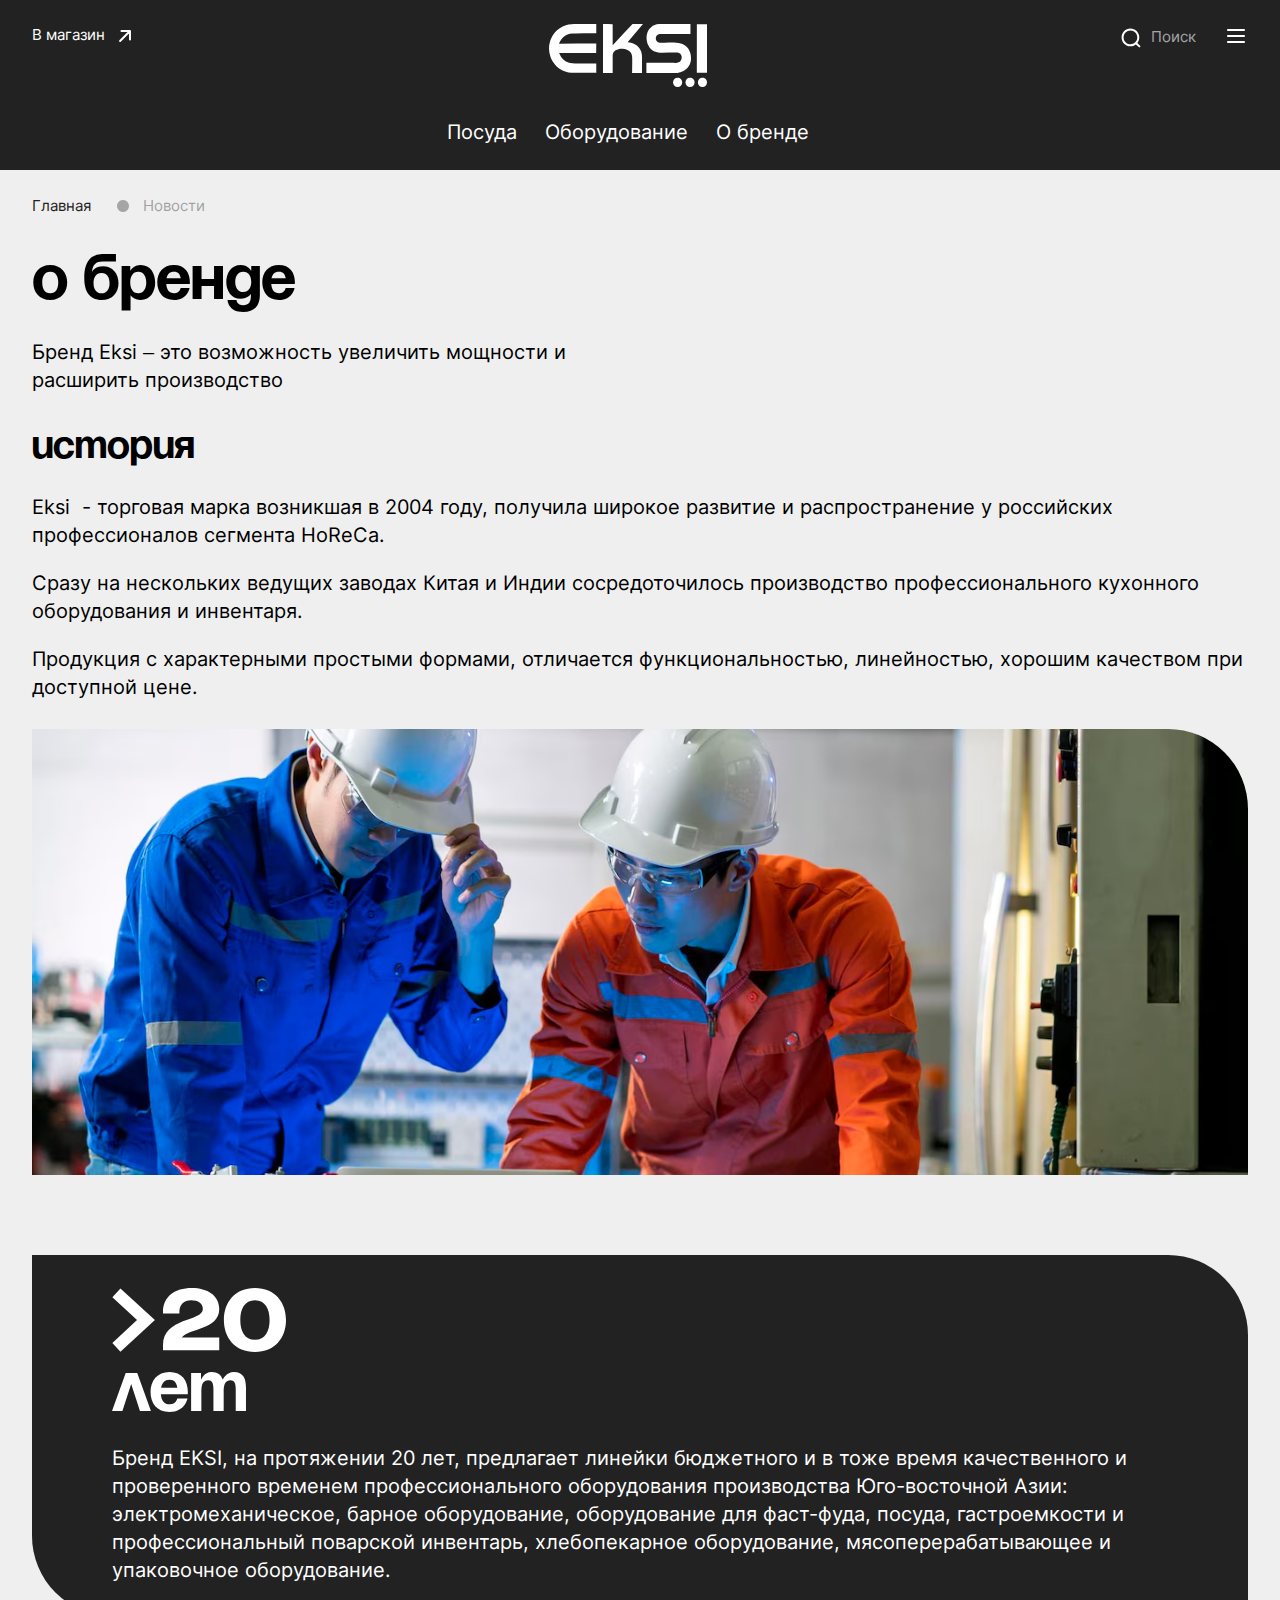
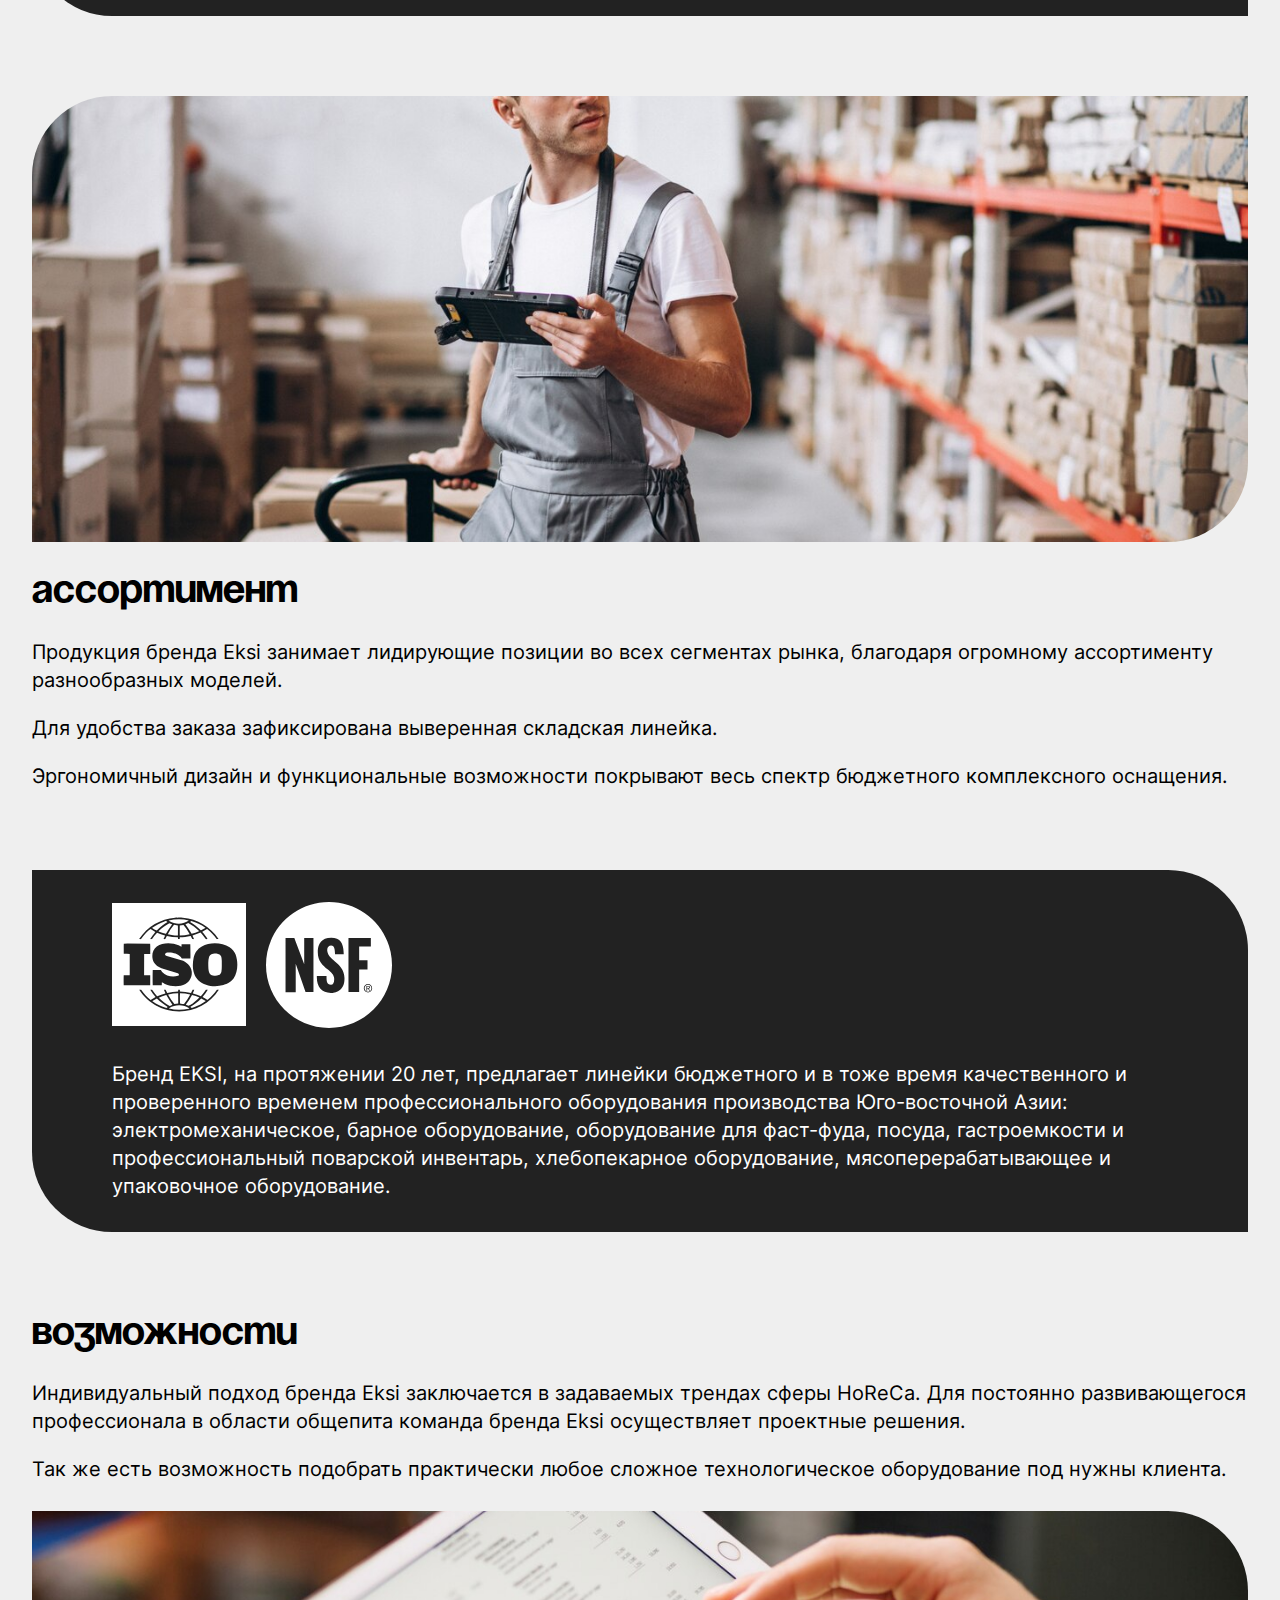
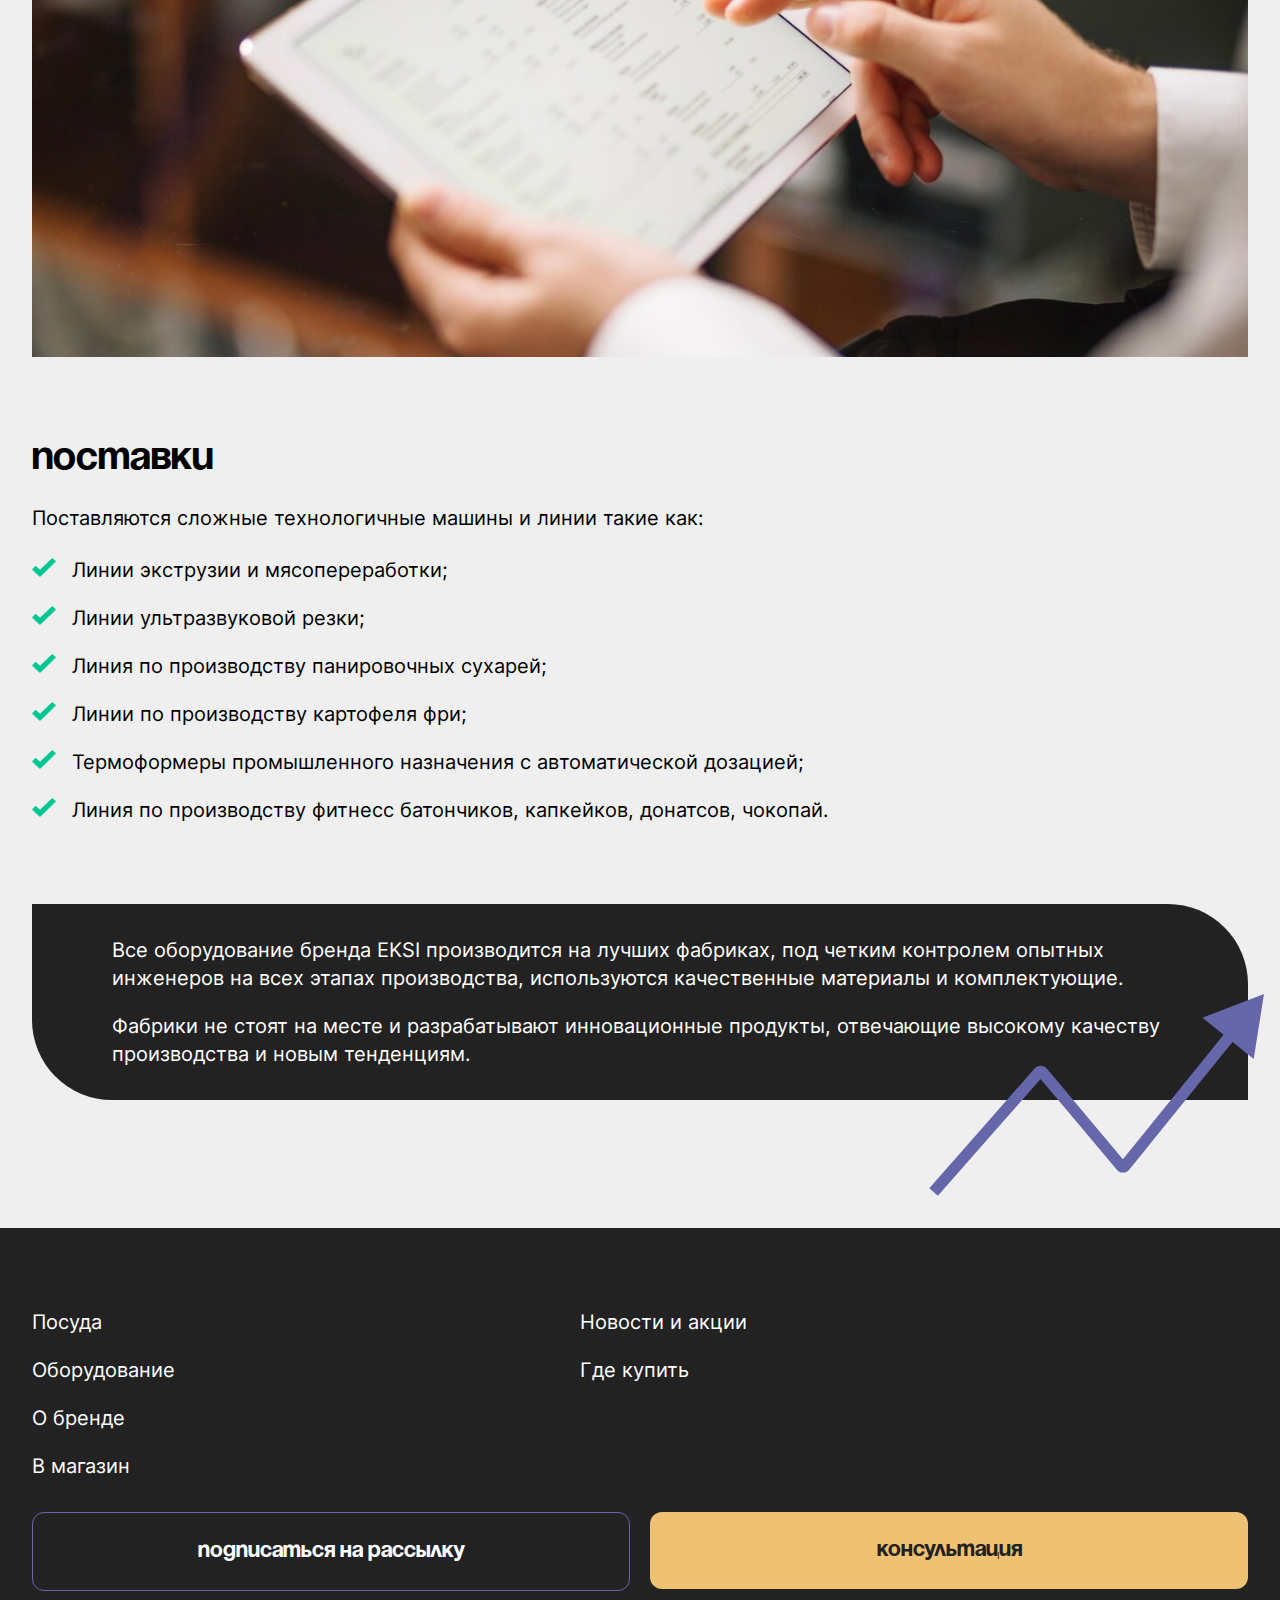
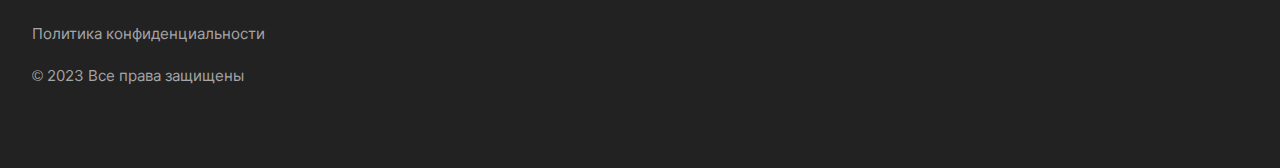
==== commit df10d41c: "about brand" ====
--- a/about-brand.html
+++ b/about-brand.html
@@ -9,7 +9,6 @@
   <link rel="stylesheet" type="text/css" href="css/libs/graph-modal/graph-modal.min.css" />
   <link rel="stylesheet" href="css/base.css">
   <link rel="stylesheet" href="css/fonts.css">
-  <link rel="stylesheet" href="css/common.css">
   <link rel="stylesheet" href="css/style.css">
 
 <body>
@@ -753,8 +752,8 @@
   </div>
 </footer>
 <!-- modals -->
-<div class="graph-modal modal-custom">
-  <div class="graph-modal__container" role="dialog" aria-modal="true" data-graph-target="consult">
+<div class="graph-modal">
+  <div class="graph-modal__container graph-modal__container_custom" role="dialog" aria-modal="true" data-graph-target="consult">
     <div class="graph-modal__content">
       <button class="btn-reset graph-modal__close js-modal-close" aria-label="Закрыть модальное окно">
         <svg class="icon-stroke" xmlns="http://www.w3.org/2000/svg" width="24" height="24" viewBox="0 0 24 24" fill="none">
@@ -766,9 +765,9 @@
 
       <form action="" class="form">
         <div class="form__inputs space-xl">
-          <input type="text" placeholder="Ваше имя" class="custom-input text-m-regular">
-          <input type="email" placeholder="Email" class="custom-input text-m-regular">
-          <input type="tel" placeholder="Телефон" class="custom-input text-m-regular">
+          <input type="text" placeholder="Ваше имя" class="custom-input placeholder-primary text-m-regular">
+          <input type="email" placeholder="Email" class="custom-input placeholder-primary text-m-regular">
+          <input type="tel" placeholder="Телефон" class="custom-input placeholder-primary text-m-regular">
         </div>
         <div class="form__action">
           <div class="form__agreement">
@@ -787,7 +786,7 @@
       </form>
     </div>
   </div>
-  <div class="graph-modal__container" role="dialog" aria-modal="true" data-graph-target="subscribe">
+  <div class="graph-modal__container graph-modal__container_custom" role="dialog" aria-modal="true" data-graph-target="subscribe">
     <div class="graph-modal__content">
       <button class="btn-reset graph-modal__close js-modal-close" aria-label="Закрыть модальное окно">
         <svg class="icon-stroke" xmlns="http://www.w3.org/2000/svg" width="24" height="24" viewBox="0 0 24 24" fill="none">
@@ -799,8 +798,8 @@
 
       <form action="" class="form">
         <div class="form__inputs space-xl">
-          <input type="text" placeholder="Ваше имя" class="custom-input text-m-regular">
-          <input type="email" placeholder="Email" class="custom-input text-m-regular">
+          <input type="text" placeholder="Ваше имя" class="custom-input placeholder-primary text-m-regular">
+          <input type="email" placeholder="Email" class="custom-input placeholder-primary text-m-regular">
         </div>
         <div class="form__action">
           <div class="form__agreement">
@@ -819,7 +818,7 @@
       </form>
     </div>
   </div>
-  <div class="graph-modal__container" role="dialog" aria-modal="true" data-graph-target="success-consult">
+  <div class="graph-modal__container graph-modal__container_custom" role="dialog" aria-modal="true" data-graph-target="success-consult">
     <div class="graph-modal__content">
       <button class="btn-reset graph-modal__close js-modal-close" aria-label="Закрыть модальное окно">
         <svg class="icon-stroke" xmlns="http://www.w3.org/2000/svg" width="24" height="24" viewBox="0 0 24 24" fill="none">
@@ -832,7 +831,7 @@
               aria-label="Закрыть модальное окно">Закрыть</button>
     </div>
   </div>
-  <div class="graph-modal__container" role="dialog" aria-modal="true" data-graph-target="success-subscription">
+  <div class="graph-modal__container graph-modal__container_custom" role="dialog" aria-modal="true" data-graph-target="success-subscription">
     <div class="graph-modal__content">
       <button class="btn-reset graph-modal__close js-modal-close" aria-label="Закрыть модальное окно">
         <svg class="icon-stroke" xmlns="http://www.w3.org/2000/svg" width="24" height="24" viewBox="0 0 24 24" fill="none">
@@ -845,7 +844,7 @@
               aria-label="Закрыть модальное окно">Закрыть</button>
     </div>
   </div>
-  <div class="graph-modal__container" role="dialog" aria-modal="true" data-graph-target="error">
+  <div class="graph-modal__container graph-modal__container_custom" role="dialog" aria-modal="true" data-graph-target="error">
     <div class="graph-modal__content">
       <button class="btn-reset graph-modal__close js-modal-close" aria-label="Закрыть модальное окно">
         <svg class="icon-stroke" xmlns="http://www.w3.org/2000/svg" width="24" height="24" viewBox="0 0 24 24" fill="none">
@@ -858,7 +857,6 @@
               aria-label="Закрыть модальное окно">Закрыть</button>
     </div>
   </div>
-
 </div>
 
 <script type="text/javascript" src="./js/libs/swiper/swiper-bundle.min.js" defer></script>
--- a/css/style.css
+++ b/css/style.css
@@ -1,3 +1,921 @@
+:root {
+  /* Text-size styles */
+  --heading--xl: 7rem;
+  --heading--l: 6rem;
+  --heading--m: 4rem;
+  --heading--s: 3rem;
+  --heading--xs: 2rem;
+  --text--xl-bold: 1.75rem;
+  --text--l-bold: 1.5rem;
+  --text--s-semi-bold: 1.38rem;
+  --text--s-regular: 1.375rem;
+  --text--m-regular: 1.12rem;
+  --label--s-bold: 1.25rem;
+  --caption: 1rem;
+
+
+  /*spaces */
+  --space-none: 0rem;
+  --space-xxs: 0.5rem;
+  --space-xs: 1rem;
+  --space-sm: 1.5rem;
+  --space-md: 2rem;
+  --space-lg: 3rem;
+  --space-xl: 4rem;
+  --space-xxl: 8rem;
+  --space-xxxs: 0.25rem;
+  --space-xxxl: 16rem;
+
+  /* colors */
+  --green-700: #00FAB8FF;
+  --green-600: #00E0A5FF;
+  --green-main: #00C893FF;
+  --green-500: #00C893CC;
+  --green-400: #00C89399;
+  --green-300: #00C89366;
+  --green-200: #00C89333;
+  --green-100: #00C8931A;
+
+  --purple-main: #6667ABFF;
+  --purple-500: #6667ABCC;
+  --purple-400: #6667AB99;
+  --purple-300: #6667AB66;
+  --purple-200: #6667AB33;
+  --purple-100: #6667AB1A;
+  --purple-600: #6264C4FF;
+  --purple-700: #595BDEFF;
+
+  --red-700: #FF173BFF;
+  --red-600: #FF3051FF;
+  --red-main: #EA435DFF;
+  --red-500: #EA435DCC;
+  --red-400: #EA435D99;
+  --red-300: #EA435D66;
+  --red-200: #EA435D33;
+  --red-100: #EA435D1A;
+
+  --white-500: #FFFFFFCC;
+  --white-400: #FFFFFF99;
+  --white-300: #FFFFFF66;
+  --white-200: #FFFFFF33;
+  --white-100: #FFFFFF1A;
+  --white-main: #FFFFFFFF;
+  --white-600: #EFEFEFFF;
+
+  --black-main: #222222FF;
+  --black-500: #222222CC;
+  --black-400: #22222299;
+  --black-300: #22222266;
+  --black-200: #22222233;
+  --black-100: #2222221A;
+
+  --yellow-700: #FFBB47FF;
+  --yellow-600: #FFC461FF;
+  --yellow-main: #EFC173FF;
+  --yellow-500: #EFC173CC;
+  --yellow-400: #EFC17399;
+  --yellow-300: #EFC17366;
+  --yellow-200: #EFC17333;
+  --yellow-100: #EFC1731A;
+
+  /* text colors black theme */
+  --text-primary-white: var(--white-main);
+  --text-critical-white: var(--red-main);
+  --text-secondary-white: var(--white-400);
+  --text-disabled-white: var(--white-300);
+  --text-accent-white: var(--purple-main);
+  --text-caution-white: var(--yellow-main);
+  --text-success-white: var(--green-main);
+  --text-primary-inverse: var(--black-main);
+  --text-primary-on-color: var(--white-main);
+  --text-success-hover: var(--green-600);
+  --text-success-active: var(--green-700);
+  --text-critical-hover: var(--red-600);
+  --text-critical-active: var(--red-700);
+  --text-accent-hover: var(--purple-600);
+  --text-accent-active: var(--purple-700);
+  --text-accent-subdued: var(--black-main);
+
+  /* text colors white theme */
+  --text-primary: var(--black-main);
+  --text-critical: var(--red-main);
+  --text-secondary: var(--black-400);
+  --text-disabled: var(--black-300);
+  --text-accent: var(--purple-main);
+  --text-caution: var(--yellow-main);
+  --text-success: var(--green-main);
+  --text-primary-inverse-white: var(--white-main);
+  --text-primary-on-color-white: var(--white-main);
+  --text-success-hover-white: var(--green-600);
+  --text-success-active-white: var(--green-700);
+  --text-critical-hover-white: var(--red-600);
+  --text-critical-active-white: var(--red-700);
+  --text-accent-hover-white: var(--purple-600);
+  --text-accent-active-white: var(--purple-700);
+  --text-accent-subdued-white: var(--black-main);
+
+  /* patterns */
+  --pattern-purple-200: var(--purple-200);
+  --pattern-purple-100: var(--purple-100);
+  --pattern-purple-300: var(--purple-300);
+  --pattern-purple-400: var(--purple-400);
+  --pattern-purple: var(--purple-main);
+  --pattern-purple-500: var(--purple-500);
+  --pattern-yellow: var(--yellow-main);
+  --pattern-yellow-500: var(--yellow-500);
+  --pattern-yellow-400: var(--yellow-400);
+  --pattern-yellow-300: var(--yellow-300);
+  --pattern-yellow-200: var(--yellow-200);
+  --pattern-yellow-100: var(--yellow-100);
+  --pattern-bw-200: var(--white-200);
+  --pattern-bw-100: var(--white-100);
+  --pattern-bw: var(--white-main);
+  --pattern-bw-500: var(--white-500);
+  --pattern-bw-400: var(--white-400);
+  --pattern-bw-300: var(--white-300);
+
+  /* bg-colors black*/
+  --bg-primary: var(--black-main);
+  --bg-secondary: var(--black-main);
+  --bg-accent: var(--purple-main);
+  --bg-primary-inverse: var(--white-500);
+  --bg-secondary-inverse: var(--white-400);
+  --bg-accent-subdued: var(--yellow-main);
+  --bg-accent-subdued-hover: var(--yellow-600);
+  --bg-accent-subdued-active: var(--yellow-700);
+  --bg-accent-hover: var(--purple-600);
+  --bg-accent-active: var(--purple-700);
+
+
+  /*bg-colors white */
+  --bg-primary-white: var(--white-600);
+  --bg-secondary-white: var(--white-main);
+  --bg-accent-white: var(--purple-main);
+  --bg-primary-inverse-white: var(--black-500);
+  --bg-secondary-inverse-white: var(--black-400);
+  --bg-accent-subdued-white: var(--yellow-main);
+  --bg-accent-subdued-hover-white: var(--yellow-600);
+  --bg-accent-subdued-active-white: var(--yellow-700);
+  --bg-accent-hover-white: var(--purple-600);
+  --bg-accent-active-white: var(--purple-700);
+
+  /* borders */
+  --border-primary-white: var(--white-300);
+  --border-secondary-white: var(--white-200);
+  --border-critical-white: var(--red-main);
+
+  /* borders */
+  --border-primary: var(--black-300);
+  --border-secondary: var(--black-200);
+  --border-critical: var(--red-main);
+
+  /* radius */
+  --radius-md: 1.5rem;
+  --radius-lg: 8rem;
+  --radius-sm: 1rem;
+  --radius-xs: 0.25rem;
+  --radius-xl: 50rem;
+
+  /* icons */
+  --icon-primary: var(--white-main);
+  --icon-accent: var(--purple-main);
+  --icon-accent-hover: var(--purple-600);
+  --icon-accent-active: var(--purple-700);
+  --icon-secondary: var(--white-400);
+  --icon-disabled: var(--white-300);
+  --icon-critical: var(--red-main);
+  --icon-critical-hover: var(--red-600);
+  --icon-critical-active: var(--red-700);
+  --icon-caution: var(--yellow-main);
+  --icon-success: var(--green-main);
+  --icon-success-hover: var(--green-600);
+  --icon-success-active: var(--green-700);
+  --icon-primary-inverse: var(--black-main);
+  --icon-primary-on-color: var(--white-main);
+  --icon-accent-subdued: var(--white-main);
+
+  --font-inter: 'Inter', sans-serif;
+  --font-soyuzgrotesk: 'Soyuz Grotesk Bold', sans-serif;
+
+  --transition: all 0.3s ease-in;
+}
+
+@media (max-width: 1280px) {
+  :root {
+    --heading--xl: 5.25rem;
+    --heading--l: 4rem;
+    --heading--m: 2.5rem;
+    --heading--s: 2.25rem;
+    --heading--xs: 1.75rem;
+    --text--xl-bold: 1.62rem;
+    --text--l-bold: 1.38rem;
+    --text--s-semi-bold: 1.25rem;
+    --text--s-regular: 1.25rem;
+    --text--m-regular: 1.12rem;
+    --label--s-bold: 1.12rem;
+    --caption: 0.94rem;
+
+    --space-none: 0rem;
+    --space-xxs: 0.5rem;
+    --space-xs: 0.75rem;
+    --space-sm: 1.25rem;
+    --space-md: 1.5rem;
+    --space-lg: 1.75rem;
+    --space-xl: 2rem;
+    --space-xxl: 5rem;
+    --space-xxxs: 0.25rem;
+    --space-xxxl: 8rem;
+
+    --radius-md: 0.75rem;
+    --radius-lg: 5rem;
+    --radius-sm: 0.5rem;
+    --radius-xs: 0.25rem;
+    --radius-xl: 37rem;
+  }
+}
+
+@media (max-width: 727px) {
+  :root {
+    --heading--xl: 2.25rem;
+    --heading--l: 2rem;
+    --heading--m: 1.75rem;
+    --heading--s: 1.5rem;
+    --heading--xs: 1.25rem;
+    --text--xl-bold: 1.5rem;
+    --text--l-bold: 1.25rem;
+    --text--s-semi-bold: 1.12rem;
+    --text--s-regular: 1.12rem;
+    --text--m-regular: 1rem;
+    --label--s-bold: 1rem;
+    --caption: 0.88rem;
+
+    --space-none: 0rem;
+    --space-xxs: 0.5rem;
+    --space-xs: 0.5rem;
+    --space-sm: 0.75rem;
+    --space-md: 1rem;
+    --space-lg: 1.25rem;
+    --space-xl: 1.5rem;
+    --space-xxl: 4rem;
+    --space-xxxs: 0.25rem;
+    --space-xxxl: 5rem;
+
+    --radius-md: 0.5rem;
+    --radius-lg: 3rem;
+    --radius-sm: 0.25rem;
+    --radius-xs: 0.25rem;
+    --radius-xl: 18.75rem;
+  }
+}
+
+/* common styles */
+
+.d-none {
+  display: none !important;
+}
+
+.d-flex {
+  display: flex !important;
+}
+
+.visually-hidden {
+  position: absolute;
+  width: 1px;
+  height: 1px;
+  margin: -1px;
+  border: 0;
+  padding: 0;
+  white-space: nowrap;
+  clip-path: inset(100%);
+  clip: rect(0 0 0 0);
+  overflow: hidden;
+}
+
+.no-scroll {
+  overflow-y: hidden;
+}
+
+.m-auto {
+  margin: 0 auto;
+}
+
+.text-light {
+  color: var(--white-main);
+}
+
+.text-secondary {
+  color: var(--text-secondary);
+}
+
+.text-secondary-2 {
+  color: var(--text-secondary-white);
+}
+
+.text-dark {
+  color: var(--black-main);
+}
+
+.text-accent {
+  color: var(--text-accent);
+}
+
+.bg-accent {
+  background: var(--bg-accent);
+}
+
+.bg-dark {
+  background: var(--bg-primary);
+}
+
+.bg-light-primary {
+  background: var(--bg-primary-white);
+}
+
+.bg-light-secondary {
+  background: var(--bg-secondary-white);
+}
+
+.container {
+  /*max-width: 120rem;*/
+  max-width: 100%;
+  margin: 0 auto;
+  padding: 0 var(--space-xl);
+}
+
+.page-wrapper {
+  padding: var(--space-md) 0 var(--space-xxxl) 0;
+  background-color: var(--bg-primary-white);
+}
+
+.btn-reset {
+  padding: 0;
+  border: 0;
+  outline: 0;
+  background: transparent;
+}
+
+.link, .link svg path {
+  transition: var(--transition);
+}
+
+.heading-xl {
+  font-family: var(--font-soyuzgrotesk);
+  font-size: var(--heading--xl);
+  font-style: normal;
+  font-weight: 700;
+  line-height: 106%;
+  text-transform: lowercase;
+}
+
+.heading-l {
+  font-family: var(--font-soyuzgrotesk);
+  font-size: var(--heading--l);
+  font-style: normal;
+  font-weight: 700;
+  line-height: 100%;
+  text-transform: lowercase;
+}
+
+.heading-m {
+  font-family: var(--font-soyuzgrotesk);
+  font-size: var(--heading--m);
+  font-style: normal;
+  font-weight: 700;
+  line-height: 108%;
+  text-transform: lowercase;
+}
+
+.heading-s {
+  font-family: var(--font-soyuzgrotesk);
+  font-size: var(--heading--s);
+  font-style: normal;
+  font-weight: 700;
+  line-height: 120%;
+}
+
+.heading-xs {
+  font-family: var(--font-soyuzgrotesk);
+  font-size: var(--heading--xs);
+  font-style: normal;
+  font-weight: 700;
+  line-height: 130%;
+}
+
+.caption {
+  font-family: var(--font-inter);
+  font-size: var(--caption);
+  font-style: normal;
+  font-weight: 400;
+  line-height: 150%;
+}
+
+.text-s-regular {
+  font-family: var(--font-inter);
+  font-size: var(--text--s-regular);
+  font-style: normal;
+  font-weight: 400;
+  line-height: 140%;
+}
+
+.text-m-regular {
+  font-family: var(--font-inter);
+  font-size: var(--text--m-regular);
+  font-style: normal;
+  font-weight: 400;
+  line-height: 150%;
+}
+
+.text-s-semi-bold {
+  font-family: var(--font-inter);
+  font-size: var(--text--s-semi-bold);
+  font-style: normal;
+  font-weight: 600;
+  line-height: 140%;
+}
+
+.text-l-bold {
+  font-family: var(--font-soyuzgrotesk);
+  font-size: var(--text--l-bold);
+  font-style: normal;
+  font-weight: 700;
+  line-height: 130%;
+}
+
+.text-xl-bold {
+  font-family: var(--font-inter);
+  font-size: var(--text--xl-bold);
+  font-style: normal;
+  font-weight: 700;
+  line-height: 140%;
+}
+
+.label-bold {
+  font-family: var(--font-soyuzgrotesk);
+  font-size: var(--label--s-bold);
+  font-style: normal;
+  font-weight: 700;
+  line-height: 150%;
+}
+
+.space-xxxs {
+  margin-bottom: var(--space-xxxs);
+}
+
+.space-xxs {
+  margin-bottom: var(--space-xxs);
+}
+
+.space-xs {
+  margin-bottom: var(--space-xs);
+}
+
+.space-sm {
+  margin-bottom: var(--space-sm);
+}
+
+.space-md {
+  margin-bottom: var(--space-md);
+}
+
+.space-lg {
+  margin-bottom: var(--space-lg);
+}
+
+.space-xl {
+  margin-bottom: var(--space-xl);
+}
+
+.space-xxl {
+  margin-bottom: var(--space-xxl);
+}
+
+.space-xxxl {
+  margin-bottom: var(--space-xxxl);
+}
+
+.placeholder-primary::-webkit-input-placeholder { /* WebKit, Blink, Edge */
+  color: var(--text-secondary);
+}
+.placeholder-primary:-moz-placeholder{ /* Mozilla Firefox 4 to 18 */
+  color:    var(--text-secondary);
+  opacity: 1;
+}
+
+.placeholder-primary::-moz-placeholder{ /* Mozilla Firefox 19+ */
+  color:    var(--text-secondary);
+  opacity: 1;
+}
+
+.placeholder-primary:-ms-input-placeholder{ /* Internet Explorer 10-11 */
+  color:    var(--text-secondary);
+  opacity: 1;
+}
+
+.placeholder-primary::-ms-input-placeholder{ /* Microsoft Edge */
+  color:    var(--text-secondary);
+  opacity: 1;
+}
+
+.placeholder-primary::placeholder{ /* Most modern browsers support this now. */
+  color:    var(--text-secondary);
+  opacity: 1;
+}
+
+.placeholder-primary::-webkit-input-placeholder:hover { /* WebKit, Blink, Edge */
+  color:    var(--text-primary);
+}
+.placeholder-primary:-moz-placeholder:hover { /* Mozilla Firefox 4 to 18 */
+  color:    var(--text-primary);
+  opacity: 1;
+}
+
+.placeholder-primary::-moz-placeholder:hover { /* Mozilla Firefox 19+ */
+  color:    var(--text-primary);
+  opacity: 1;
+}
+
+.placeholder-primary:-ms-input-placeholder:hover { /* Internet Explorer 10-11 */
+  color:    var(--text-primary);
+  opacity: 1;
+}
+
+.placeholder-primary::-ms-input-placeholder:hover { /* Microsoft Edge */
+  color:    var(--text-primary);
+  opacity: 1;
+}
+
+.placeholder-primary::placeholder:hover { /* Most modern browsers support this now. */
+  color:    var(--text-primary);
+  opacity: 1;
+}
+
+.button-filled {
+  padding: var(--space-md) var(--space-xl);
+  display: flex;
+  justify-content: center;
+  align-items: center;
+  border-radius: var(--radius-md);
+  background: var(--bg-accent-subdued);
+  color: var(--text-accent-subdued);
+  width: max-content;
+  height: max-content;
+  transition: background-color 0.3s ease-in;
+  white-space: nowrap;
+}
+
+.button-outlined {
+  padding: var(--space-md) var(--space-xl);
+  display: flex;
+  justify-content: center;
+  align-items: center;
+  border-radius: var(--radius-md);
+  border: 1px solid var(--icon-accent);
+  width: max-content;
+  height: max-content;
+  transition: var(--transition);
+  white-space: nowrap;
+}
+
+.round-button {
+  border-radius: 50%;
+  display: flex;
+  align-items: center;
+  justify-content: center;
+  width: 5.5rem;
+  height: 5.5rem;
+  background: var(--bg-accent-subdued);
+  transition: var(--transition);
+  cursor: pointer;
+}
+
+.round-button_rotated {
+  transform: rotate(134deg);
+}
+
+.button-texted {
+  display: flex;
+  align-items: center;
+  gap: var(--space-xxs);
+  white-space: nowrap;
+}
+
+
+
+.heading-width {
+  max-width: 46rem;
+}
+
+.swiper-nav {
+  display: flex;
+  align-items: center;
+  gap: var(--space-sm);
+}
+
+.swiper-nav__lock {
+  display: none;
+}
+
+.regular-input {
+  padding: var(--space-sm) var(--space-md);
+  background-color: var(--white-main);
+  border-radius: var(--radius-sm);
+  width: 100%;
+}
+
+.accent-link {
+  color: var(--text-accent);
+  transition: var(--transition);
+}
+
+.icon svg path {
+  transition: var(--transition);
+}
+
+@media (hover: hover), (-ms-high-contrast: none) {
+  .button-filled:hover, .round-button:hover {
+    background: var(--bg-accent-subdued-hover);
+  }
+
+  .button-filled:active, .round-button:hover {
+    background: var(--bg-accent-subdued-active);
+  }
+
+  .button-outlined:hover {
+    color: var(--text-accent-hover);
+    border-color: var(--bg-accent-hover);
+    background: transparent;
+  }
+
+  .button-outlined:active {
+    color: var(--text-accent-active);
+    border-color: var(--bg-accent-active);
+  }
+  .link:hover {
+    color: var(--text-accent-hover);
+  }
+
+  .link:hover svg path {
+    stroke: var(--text-accent-hover);
+  }
+
+  .accent-link:hover {
+    color: var(--text-accent-hover);
+  }
+
+  .icon-fill path, .icon-stroke path {
+    transition: var(--transition);
+  }
+
+  .icon-fill:hover path {
+    fill: var(--bg-accent-hover);
+  }
+
+  .icon-stroke:hover path {
+    stroke: var(--bg-accent-hover);
+  }
+}
+
+@media screen and (max-width: 1280px) {
+  .d-tablet-none {
+    display: none !important;
+  }
+
+  .d-tablet-block {
+    display: flex !important;
+  }
+
+  .round-button {
+    width: 4.5rem;
+    height: 4.5rem;
+  }
+}
+
+@media screen and (max-width: 727px) {
+  .d-mobile-none {
+    display: none !important;
+  }
+
+  .round-button {
+    width: 3.5rem;
+    height: 3.5rem;
+  }
+}
+
+
+/* breadcrumbs */
+
+.breadcrumbs {
+  display: flex;
+  align-items: center;
+  gap: var(--space-xs);
+}
+
+.breadcrumbs__link {
+  color: var(--black-main);
+  transition: var(--transition);
+}
+
+.breadcrumbs__link:not(.breadcrumbs__link_active):hover {
+  color: var(--text-accent-hover);
+}
+
+.breadcrumbs__item {
+  display: flex;
+  align-items: center;
+}
+
+.breadcrumbs__item:not(:first-child)::before {
+  content: "";
+  display: inline-block;
+  width: 1.5rem;
+  height: 1.5rem;
+  background-image: url("data:image/svg+xml;charset=UTF-8,%3csvg xmlns='http://www.w3.org/2000/svg' width='24' height='24' viewBox='0 0 24 24' fill='none'%3e%3cpath d='M18 12C18 15.3137 15.3137 18 12 18C8.68629 18 6 15.3137 6 12C6 8.68629 8.68629 6 12 6C15.3137 6 18 8.68629 18 12Z' fill='%23222222' fill-opacity='0.2'/%3e%3cpath d='M15 12C15 13.6569 13.6569 15 12 15C10.3431 15 9 13.6569 9 12C9 10.3431 10.3431 9 12 9C13.6569 9 15 10.3431 15 12Z' stroke='%23222222' stroke-opacity='0.2' stroke-width='6'/%3e%3c/svg%3e");
+  margin: 0 var(--space-xxs);
+  transition: var(--transition);
+}
+
+.breadcrumbs__item:has(.breadcrumbs__link:not(.breadcrumbs__link_active)):hover::before {
+  background-image: url("data:image/svg+xml;charset=UTF-8,%3csvg xmlns='http://www.w3.org/2000/svg' width='24' height='24' viewBox='0 0 24 24' fill='none'%3e%3cpath d='M15 12C15 13.6569 13.6569 15 12 15C10.3431 15 9 13.6569 9 12C9 10.3431 10.3431 9 12 9C13.6569 9 15 10.3431 15 12Z' fill='%236264C4FF' stroke='%236264C4FF' stroke-width='6'/%3e%3c/svg%3e");
+}
+
+.breadcrumbs__link_active {
+  color: var(--text-disabled);
+}
+
+
+/* checkbox */
+
+/* input type checkbox */
+/* для элемента input c type="checkbox" */
+
+.custom-checkbox {
+  cursor: pointer;
+}
+
+.custom-checkbox>input {
+  position: absolute;
+  z-index: -1;
+  opacity: 0;
+  width: 24px;
+  height: 24px;
+}
+
+/* для элемента label, связанного с .custom-checkbox */
+.custom-checkbox>span {
+  display: inline-flex;
+
+  user-select: none;
+}
+
+/* создание в label псевдоэлемента before со следующими стилями */
+.custom-checkbox>span::before {
+  content: '';
+  display: inline-block;
+  width: 1.5rem;
+  height: 1.5rem;
+  flex-shrink: 0;
+  flex-grow: 0;
+  background: var(--bg-primary-white);
+  border-radius: var(--radius-xs);
+  margin-right: 1rem;
+  margin-top: 0.3rem;
+  background-repeat: no-repeat;
+  background-position: center center;
+  border: 2px solid transparent;
+}
+
+/* стили при наведении курсора на checkbox */
+.custom-checkbox>input:not(:disabled):not(:checked)+span:hover::before {
+  border: 2px solid var(--text-accent-hover);
+}
+
+.custom-checkbox:not(.custom-checkbox_form)>input:not(:disabled):hover+span {
+  color: var(--text-accent-hover);
+}
+
+/* стили для активного чекбокса (при нажатии на него) */
+.custom-checkbox>input:not(:disabled):active+span::before {
+  /*border-color: var(--secondary);*/
+}
+
+/* стили для чекбокса, находящегося в фокусе */
+.custom-checkbox>input:focus+span::before {
+
+}
+
+/* стили для чекбокса, находящегося в фокусе и не находящегося в состоянии checked */
+.custom-checkbox>input:focus:not(:checked)+span::before {
+  /*border-color: var(--secondary);*/
+}
+
+/* стили для чекбокса, находящегося в состоянии checked */
+.custom-checkbox>input:checked+span::before {
+  /* border-color: var(--secondary);*/
+  background-image: url("data:image/svg+xml;charset=UTF-8,%3csvg xmlns='http://www.w3.org/2000/svg' width='16' height='13' viewBox='0 0 16 13' fill='none'%3e%3cpath fill-rule='evenodd' clip-rule='evenodd' d='M16 2.74048L5.28151 13L0 7.94467L2.45484 5.53756L5.28151 8.2432L13.5452 0.333374L16 2.74048Z' fill='%23595BDE'/%3e%3c/svg%3e");
+}
+
+/* стили для чекбокса, находящегося в состоянии disabled */
+.custom-checkbox>input:disabled+span::before {
+  /* border-color: var(--grey-medium);*/
+}
+
+.custom-checkbox>input:disabled+span {
+  /*color: var(--grey-medium);*/
+}
+
+.custom-checkbox>input.disabled::after {
+  /* border-color: var(--grey-medium);*/
+}
+
+.custom-checkbox>input.disabled:checked::before {
+  /* border-color: var(--grey-medium);*/
+}
+
+
+/* radio */
+
+/* для элемента input c type="radio" */
+.custom-radio {
+  cursor: pointer;
+}
+
+.custom-radio>input {
+  position: absolute;
+  z-index: -1;
+  opacity: 0;
+  width: 24px;
+  height: 24px;
+}
+
+/* для элемента label связанного с .custom-radio */
+.custom-radio>span {
+  display: inline-flex;
+  align-items: center;
+  user-select: none;
+}
+
+/* создание в label псевдоэлемента  before со следующими стилями */
+.custom-radio>span::before {
+  content: '';
+  display: inline-block;
+  width: 1.5rem;
+  height: 1.5rem;
+  background: var(--bg-primary-white);
+  margin-right: 1rem;
+  flex-shrink: 0;
+  flex-grow: 0;
+  border-radius: 50%;
+  background-repeat: no-repeat;
+  background-position: center center;
+  background-size: 50% 50%;
+  border: 2px solid transparent;
+}
+
+/* стили при наведении курсора на радио */
+.custom-radio>input:not(:disabled):not(:checked)+span:hover::before {
+  border: 2px solid var(--text-accent-hover);
+}
+
+.custom-radio>input:not(:disabled):hover+span {
+  color: var(--text-accent-hover);
+}
+
+
+/* стили для активной радиокнопки (при нажатии на неё) */
+.custom-radio>input:not(:disabled):active+span::before {
+  /* border-color: var(--secondary);*/
+}
+
+/* стили для радиокнопки, находящейся в фокусе */
+.custom-radio>input:focus+span::before {
+  /*border-color: var(--secondary);*/
+}
+
+/* стили для радиокнопки, находящейся в фокусе и не находящейся в состоянии checked */
+.custom-radio>input:focus:not(:checked)+span::before {
+
+}
+
+/* стили для радиокнопки, находящейся в состоянии checked */
+.custom-radio>input:checked+span::before {
+  /*border-color: var(--secondary);*/
+  background-image: url("data:image/svg+xml;charset=UTF-8,%3csvg xmlns='http://www.w3.org/2000/svg' width='16' height='16' viewBox='0 0 16 16' fill='none'%3e%3ccircle cx='8' cy='8' r='6' fill='%23595BDE'/%3e%3c/svg%3e");
+}
+
+.custom-radio>input:checked+span {
+  color: var(--text-accent-hover);
+}
+
+/* стили для радиокнопки, находящейся в состоянии disabled */
+.custom-radio>input:disabled+span::before {
+
+}
+
+.custom-radio>input:disabled+span {
+
+}
+
+
 /* header */
 
 .header {
@@ -283,7 +1201,7 @@
   }
 }
 
-@media (max-width: 767px) {
+@media (max-width: 727px) {
   .search-layout__categories {
     flex-direction: column;
     align-items: flex-start;
@@ -291,6 +1209,10 @@
 
   .search-layout__swiper {
     height: auto;
+  }
+
+  .search-layout__search-button {
+    top: 14px;
   }
 }
 
@@ -321,9 +1243,9 @@
 }
 
 .intro__slide {
-  background-size: 100% 100%;
+  background-size: cover;
   background-repeat: no-repeat;
-  order: 0;
+  background-position-x: center;
 }
 
 .intro__slide_1 {
@@ -353,10 +1275,8 @@
 
 .intro__bottom {
   position: absolute;
-  bottom: 100px;
+  bottom: var(--space-xl);
   z-index: 1;
-
-  order: 1;
   width: 100%;
 }
 
@@ -397,51 +1317,6 @@
   height: 2rem;
   background: var(--bg-accent);
 }
-
-/*@-webkit-keyframes progress {
-  0% {
-    stroke-dashoffset: -75;
-    opacity: 1;
-  }
-  95% {
-    stroke-dashoffset: 0;
-    opacity: 1;
-  }
-  100% {
-    opacity: 0;
-    stroke-dashoffset: 0;
-  }
-}
-
-@-moz-keyframes progress {
-  0% {
-    stroke-dashoffset: -75;
-    opacity: 1;
-  }
-  95% {
-    stroke-dashoffset: 0;
-    opacity: 1;
-  }
-  100% {
-    opacity: 0;
-    stroke-dashoffset: 0;
-  }
-}
-
-@-o-keyframes progress {
-  0% {
-    stroke-dashoffset: -75;
-    opacity: 1;
-  }
-  95% {
-    stroke-dashoffset: 0;
-    opacity: 1;
-  }
-  100% {
-    opacity: 0;
-    stroke-dashoffset: 0;
-  }
-}*/
 
 @keyframes progress {
   0% {
@@ -594,6 +1469,12 @@
   animation: fadeInUpSD 1s both 8s;
 }
 
+@media (max-width: 727px) {
+  .intro {
+    height: 50rem;
+  }
+}
+
 /*categories*/
 
 .categories {
@@ -638,7 +1519,13 @@
 }
 
 @media (max-width: 727px) {
-
+  .categories {
+    grid-template-columns: repeat(1, 1fr);
+  }
+
+  .categories__block {
+    height: 22rem;
+  }
 }
 
 /* features */
@@ -697,6 +1584,7 @@
 
 .decision-swiper__slide {
   transition: var(--transition);
+  height: 100%;
 }
 
 .decision-swiper__slide:nth-child(even) {
@@ -717,6 +1605,10 @@
 
 
 @media (max-width: 1280px) {
+  .decision-swiper {
+    min-height: 26.5rem;
+    height: max-content;
+  }
 
   .decision-swiper__img {
     max-width: 17rem;
@@ -724,6 +1616,9 @@
 }
 
 @media (max-width: 727px) {
+  .decision-swiper {
+   height: auto;
+  }
 }
 
 /* leader */
@@ -756,13 +1651,19 @@
 }
 
 @media (max-width: 1280px) {
+  .leader__slide video {
+    height: 32.5rem;
+  }
+
   .leader__top {
     flex-direction: column;
   }
 }
 
 @media (max-width: 727px) {
-
+  .leader__slide video {
+    height: 19.5rem;
+  }
 }
 
 /* popular */
@@ -1032,7 +1933,16 @@
 }
 
 @media (max-width: 727px) {
-
+  .actual-news__item:nth-child(1),
+  .actual-news__item:nth-child(2),
+  .actual-news__item:nth-child(3) {
+    grid-column: span 12;
+    height: 19.15rem;
+  }
+
+  .actual-news__item:nth-child(2) .actual-news__title {
+    text-align: left;
+  }
 }
 
 /* footer */
@@ -1179,10 +2089,10 @@
 }
 
 @media (max-width: 1280px) {
-
   .heading-wrap_row {
     display: flex;
     flex-direction: column;
+    align-items: flex-start;
   }
 
   .catalog__grid-simple {
@@ -1423,7 +2333,11 @@
 }
 
 @media (max-width: 1280px) {
-
+  .accordion__header {
+    padding-left: 0;
+    padding-right: 0;
+    padding-top: 0;
+  }
 }
 
 @media (max-width: 727px) {
@@ -1691,6 +2605,10 @@
   background: var(--bg-accent);
 }
 
+.noUi-target.active .noUi-connect {
+  background: var(--bg-accent-active);
+}
+
 .noUi-connect:hover {
   background: var(--bg-accent-hover);
 }
@@ -2285,7 +3203,7 @@
   }
 }
 
-@media (max-width: 767px) {
+@media (max-width: 727px) {
   .brand-block__img-wrap {
     height: 13rem;
   }
@@ -2465,27 +3383,74 @@
     font-weight: 700;
     line-height: 130%;
   }
-}
-
-@media (max-width: 767px) {
+
+  .article__inner-img-wrap {
+    height: 26.8rem;
+  }
+
+  .article-inner__top-description {
+    gap: var(--space-xl);
+    padding-bottom: var(--space-sm);
+  }
+
+  .article-inner__img-single {
+    height: 27.678rem;
+  }
+
+  .article-inner__slider-item {
+    height: 31.75rem;
+  }
+
+  .article-inner__img-double {
+    height: 11.3125rem;
+  }
+}
+
+@media (max-width: 727px) {
   .accent-symbol {
     font-size: 1.5rem;
     font-style: normal;
     font-weight: 700;
     line-height: 150%;
   }
+
+  .article__inner-img-wrap {
+    height: 12.626rem;
+  }
+
+  .article-inner__img-single {
+    height: 13rem;
+  }
+
+  .article-inner__slider-item {
+    height: 19.5rem;
+  }
+
+  .article-inner__double {
+    grid-template-columns: repeat(1, 1fr);
+  }
 }
 
 
 /* modals */
-.modal-custom .graph-modal__container {
+.graph-modal__container_custom {
   width: 39.25rem;
   padding: var(--space-xl);
   border-radius: 0 var(--radius-lg) 0 0;
   background: var(--bg-secondary-white);
 }
 
-.modal-custom .graph-modal__content {
+.graph-modal__container_filter {
+  padding: var(--space-xl);
+  background: var(--bg-secondary-white);
+}
+
+.graph-modal__container_filter .graph-modal__close {
+  top: var(--space-xl);
+  right: var(--space-xl);
+}
+
+.graph-modal__container_custom .graph-modal__content {
   position: relative;
 }
 
@@ -2504,6 +3469,15 @@
   color: var(--text-secondary);
 }
 
+.custom-input::placeholder {
+  color: var(--text-secondary);
+  transition: var(--transition);
+}
+
+.custom-input:hover::placeholder {
+  color: var(--text-primary);
+}
+
 .form__action {
   display: flex;
   gap: var(--space-sm)
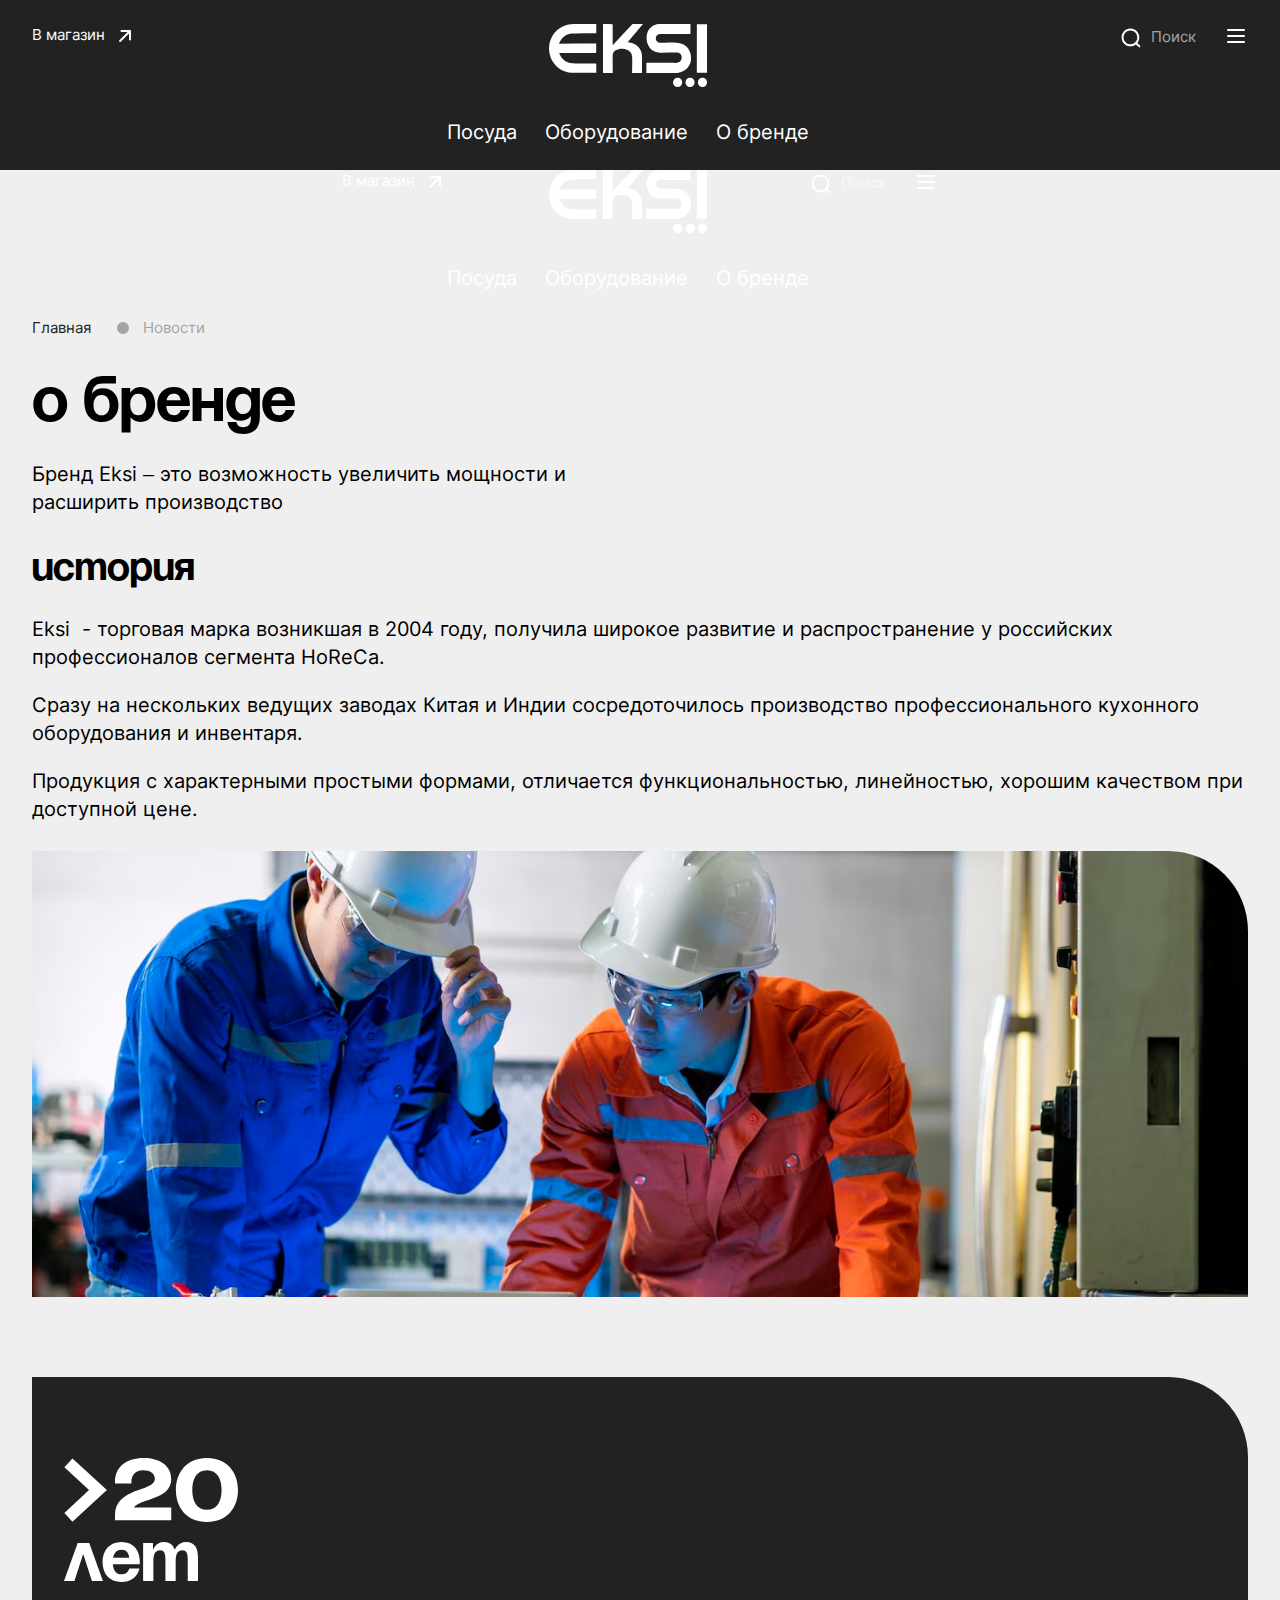
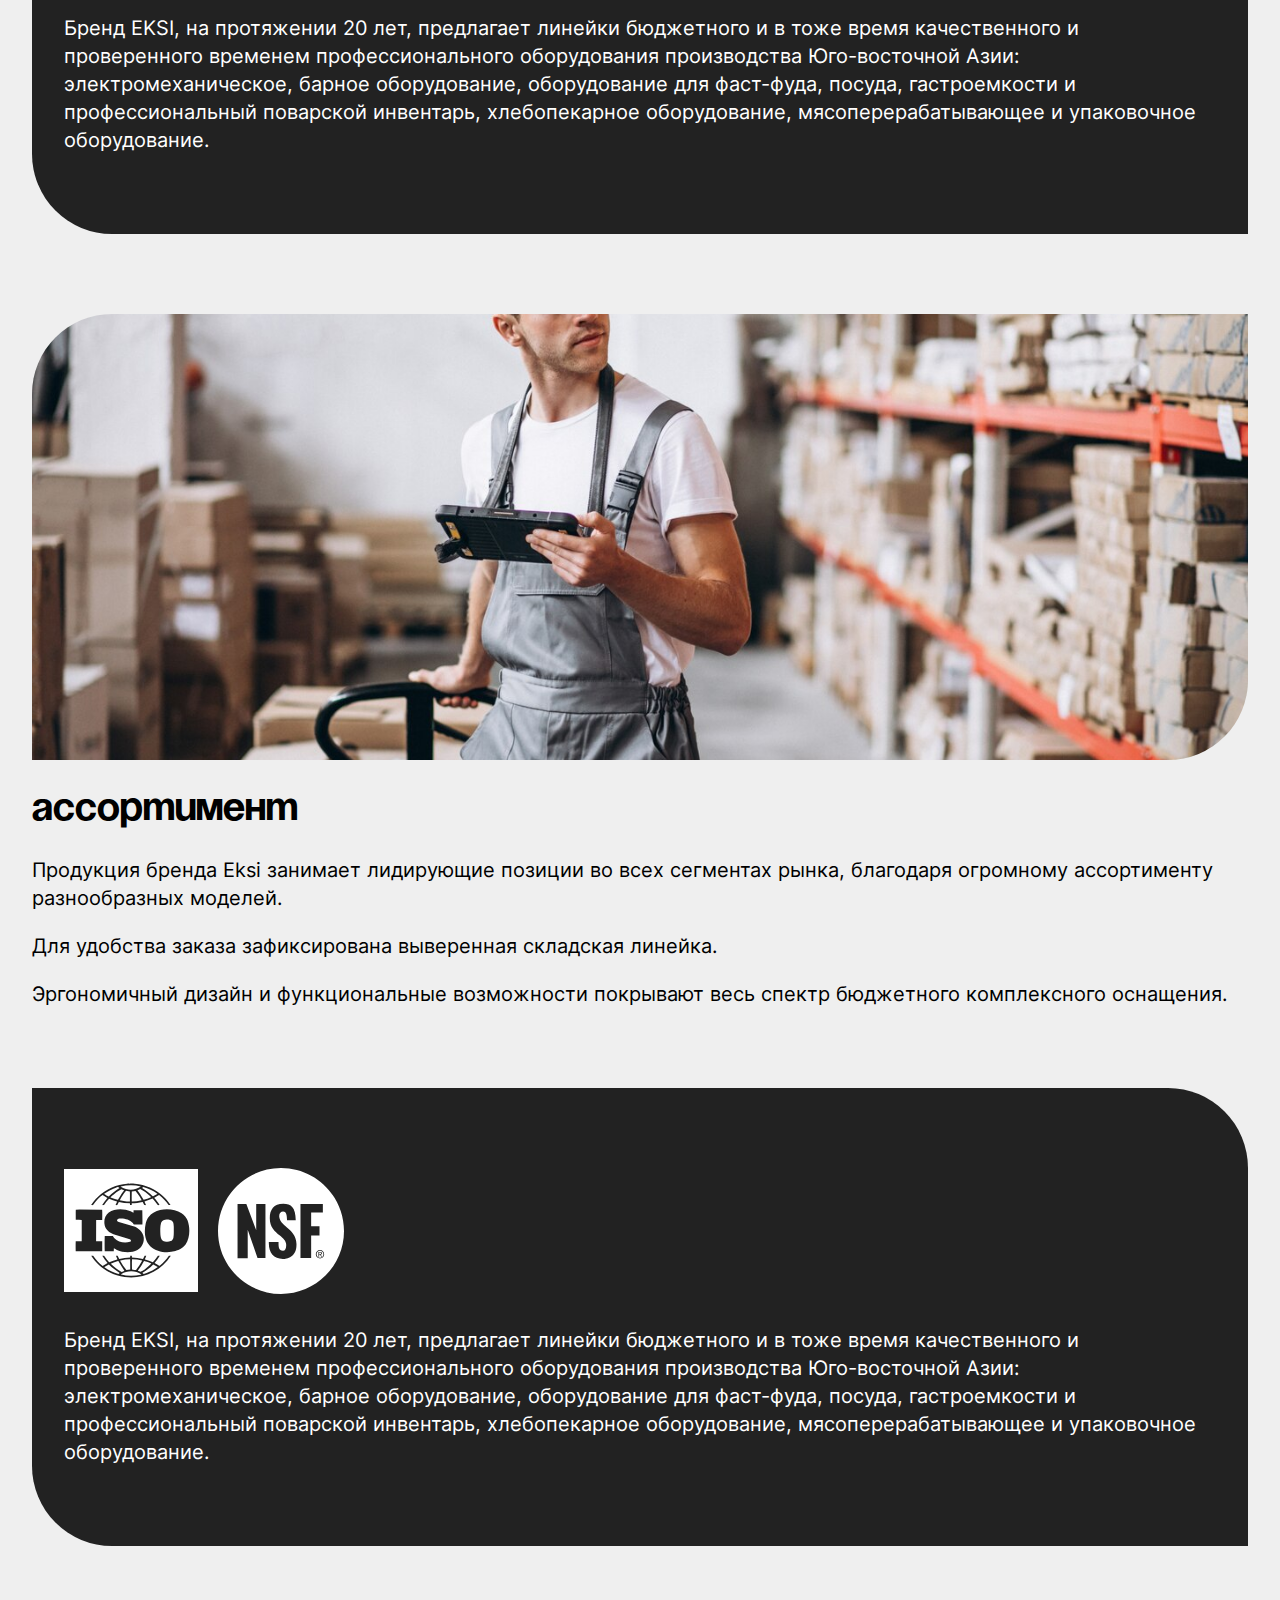
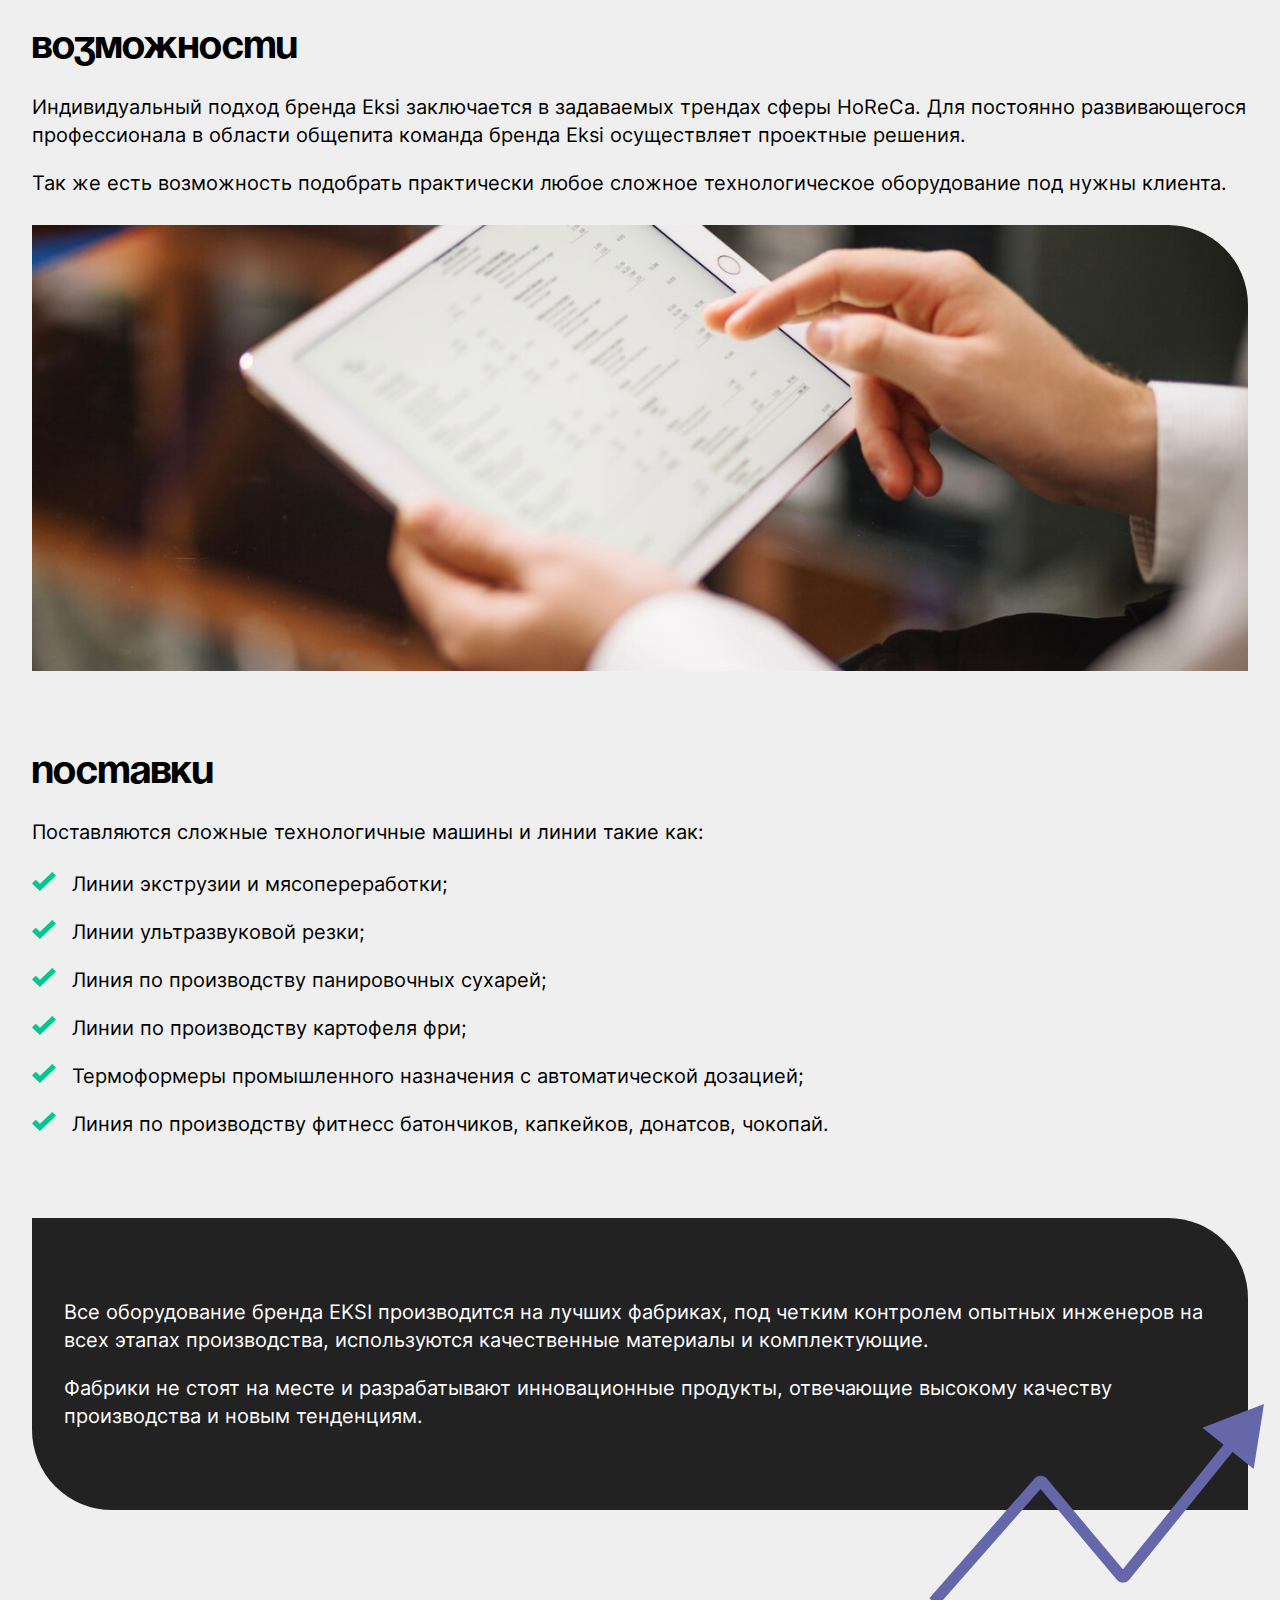
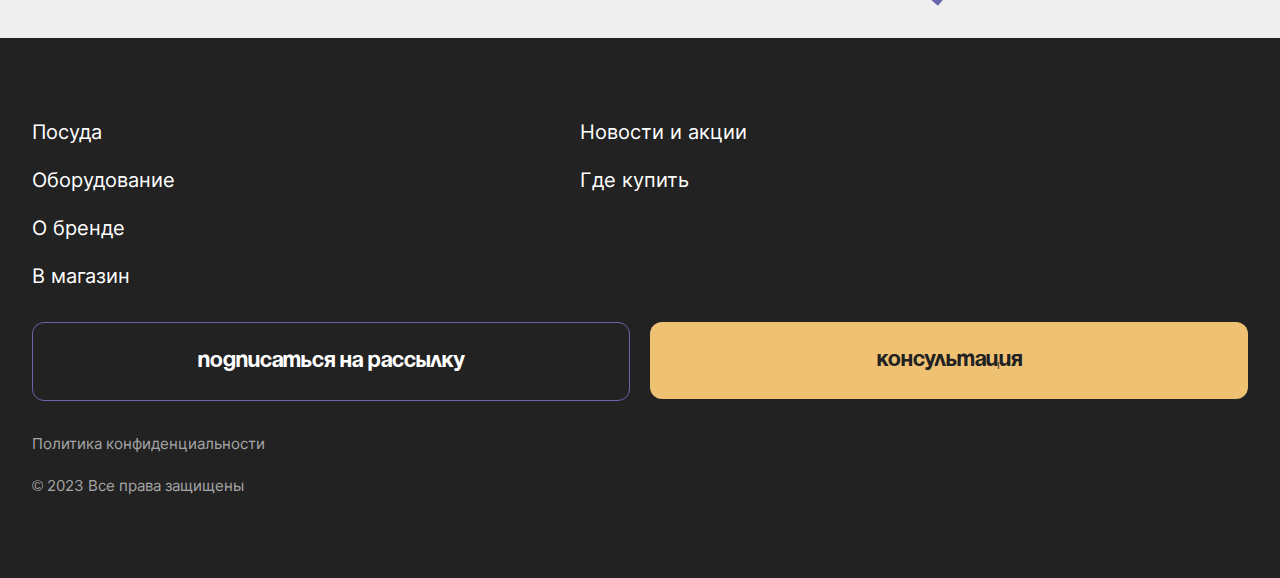
==== commit 0b0421c9: "work on mobile menu" ====
--- a/about-brand.html
+++ b/about-brand.html
@@ -60,7 +60,12 @@
     <div class="header__col-right">
       <div class="header__buttons-group">
         <button class="btn-reset header__search-button" data-open-search-layout>
-          <svg class="icon-fill" xmlns="http://www.w3.org/2000/svg" width="24" height="24" viewBox="0 0 24 24" fill="none">
+          <svg class="icon-fill"
+               xmlns="http://www.w3.org/2000/svg"
+               width="24"
+               height="24"
+               viewBox="0 0 24 24"
+               fill="none">
             <path fill-rule="evenodd"
                   clip-rule="evenodd"
                   d="M11.4401 4.6001C7.66247 4.6001 4.6001 7.66247 4.6001 11.4401C4.6001 15.2177 7.66247 18.2801 11.4401 18.2801C13.3027 18.2801 14.9914 17.5356 16.2249 16.328C16.2265 16.3264 16.2282 16.3247 16.2299 16.3231C17.4952 15.0818 18.2801 13.3526 18.2801 11.4401C18.2801 7.66247 15.2177 4.6001 11.4401 4.6001ZM18.3178 16.9942C19.5451 15.4764 20.2801 13.5441 20.2801 11.4401C20.2801 6.5579 16.3223 2.6001 11.4401 2.6001C6.5579 2.6001 2.6001 6.5579 2.6001 11.4401C2.6001 16.3223 6.5579 20.2801 11.4401 20.2801C13.4975 20.2801 15.3908 19.5772 16.8929 18.3985L19.7048 21.1188C20.1017 21.5028 20.7348 21.4923 21.1188 21.0954C21.5028 20.6985 21.4923 20.0654 21.0954 19.6814L18.3178 16.9942Z"
@@ -70,7 +75,12 @@
           <span class="caption d-mobile-none">Поиск</span>
         </button>
         <button class="header__burger btn-reset" aria-label="Open menu" data-menu-button>
-          <svg class="icon-fill" xmlns="http://www.w3.org/2000/svg" width="24" height="24" viewBox="0 0 24 24" fill="none">
+          <svg class="icon-fill"
+               xmlns="http://www.w3.org/2000/svg"
+               width="24"
+               height="24"
+               viewBox="0 0 24 24"
+               fill="none">
             <path fill-rule="evenodd"
                   clip-rule="evenodd"
                   d="M3 6C3 5.44772 3.44772 5 4 5H20C20.5523 5 21 5.44772 21 6C21 6.55228 20.5523 7 20 7H4C3.44772 7 3 6.55228 3 6ZM3 12C3 11.4477 3.44772 11 4 11H20C20.5523 11 21 11.4477 21 12C21 12.5523 20.5523 13 20 13H4C3.44772 13 3 12.5523 3 12ZM3 18C3 17.4477 3.44772 17 4 17H20C20.5523 17 21 17.4477 21 18C21 18.5523 20.5523 19 20 19H4C3.44772 19 3 18.5523 3 18Z"
@@ -81,21 +91,27 @@
 
     </div>
 
-    <div class="side-menu" data-menu>
+    <div class="side-menu animate__animated animate__fadeIn" data-menu>
       <div class="side-menu__top space-lg">
         <p class="heading-l">Меню</p>
         <button class="btn-reset side-menu__close" data-menu-close>
-          <svg class="icon-stroke" xmlns="http://www.w3.org/2000/svg" width="24" height="24" viewBox="0 0 24 24" fill="none">
+          <svg class="icon-stroke"
+               xmlns="http://www.w3.org/2000/svg"
+               width="24"
+               height="24"
+               viewBox="0 0 24 24"
+               fill="none">
             <path d="M20 4L4 20M20 20L4 4" stroke="#222222" stroke-width="2" stroke-linecap="round" />
           </svg>
         </button>
       </div>
 
-      <div class="side-menu__level-0 d-none" data-level-0>
+      <!--Допменю для мобильных -->
+      <div class="side-menu__level-0 animate__animated animate__fadeIn" data-level-0>
         <div class="side-menu__mob-wrapper">
           <ul class="side-menu__mob-list space-lg">
             <li>
-              <a href="category.html" class="heading-s text-dark">Каталог</a>
+              <button class="btn-reset heading-s text-dark" type="button" data-open-menu-mobile>Каталог</button>
             </li>
             <li>
               <a href="article-list.html" class="heading-s text-dark">Новости и акции</a>
@@ -109,15 +125,27 @@
           </ul>
 
           <div class="side-menu__mob-bottom-actions">
-            <button class="btn-reset caption text-dark">Получить консультацию</button>
-            <a href="#" class="link caption text-dark">
+            <button class="btn-reset caption link text-dark" data-graph-path="consult">Получить консультацию</button>
+            <a href="#" class="side-menu__mob-link link caption text-dark">
               В магазин
-              <img src="./img/icons/lupa-mob.svg" alt="В магазин">
+              <svg class="icon-stroke"
+                   xmlns="http://www.w3.org/2000/svg"
+                   width="24"
+                   height="24"
+                   viewBox="0 0 24 24"
+                   fill="none">
+                <path d="M16.9284 17.0401L20.4016 20.4001M19.2816 11.4401C19.2816 15.77 15.7715 19.2801 11.4416 19.2801C7.11165 19.2801 3.60156 15.77 3.60156 11.4401C3.60156 7.11019 7.11165 3.6001 11.4416 3.6001C15.7715 3.6001 19.2816 7.11019 19.2816 11.4401Z"
+                      stroke="#222222"
+                      stroke-width="2"
+                      stroke-linecap="round" />
+              </svg>
             </a>
           </div>
         </div>
       </div>
-      <div class="side-menu__level-1" data-level-1>
+
+      <!--Основное меню -->
+      <div class="side-menu__level-1 animate__animated animate__fadeIn" data-level-1>
 
         <div class="side-menu__wrapper">
           <div class="side-menu__group">
@@ -175,69 +203,82 @@
               </li>
             </ul>
           </div>
-        </div>
-
-      </div>
-      <div id="1" class="side-menu__wrapper side-menu__wrapper_level-2 d-none" data-level-2>
+
+          <button data-close-level-1 class="btn-reset button-texted text-accent text-s-semi-bold d-mobile-flex d-none">
+            <svg xmlns="http://www.w3.org/2000/svg" width="24" height="25" viewBox="0 0 24 25" fill="none">
+              <path d="M6.9523 5.29995L2.39844 9.91544M2.39844 9.91544L6.9523 14.5309M2.39844 9.91544L17.5984 9.91544C19.8076 9.91544 21.5984 11.7063 21.5984 13.9154L21.5984 15.7C21.5984 17.9091 19.8076 19.7 17.5984 19.7L11.9984 19.7"
+                    stroke="#6667AB"
+                    stroke-width="2"
+                    stroke-linecap="round"
+                    stroke-linejoin="round" />
+            </svg>
+            Назад
+          </button>
+        </div>
+
+      </div>
+
+      <!--Подменю со ссылками на категории -->
+      <div id="1" class="side-menu__wrapper side-menu__wrapper_level-2" data-level-2>
         <div class="side-menu__group">
           <p class="heading-s space-sm">Тепловое Оборудование</p>
           <ul class="side-menu__list">
             <li class="side-menu__item">
-              <a href="" class="side-menu__link link text-dark">
+              <a href="#" class="side-menu__link link text-dark">
                 <img src="./img/menu/2-1.png" alt="">
                 Блинницы
               </a>
             </li>
             <li class="side-menu__item">
-              <a href="" class="side-menu__link link text-dark">
+              <a href="#" class="side-menu__link link text-dark">
                 <img src="./img/menu/2-2.png" alt="">
                 Вафельницы
               </a>
             </li>
             <li class="side-menu__item">
-              <a href="" class="side-menu__link link text-dark">
+              <a href="#" class="side-menu__link link text-dark">
                 <img src="./img/menu/2-3.png" alt="">
                 Чебуречницы
               </a>
             </li>
             <li class="side-menu__item">
-              <a href="" class="side-menu__link link text-dark">
+              <a href="#" class="side-menu__link link text-dark">
                 <img src="./img/menu/2-4.png" alt="">
                 Дегидраторы
               </a>
             </li>
             <li class="side-menu__item">
-              <a href="" class="side-menu__link link text-dark">
+              <a href="#" class="side-menu__link link text-dark">
                 <img src="./img/menu/2-5.png" alt="">
                 Микроволновые печи
               </a>
             </li>
             <li class="side-menu__item">
-              <a href="" class="side-menu__link link text-dark">
+              <a href="#" class="side-menu__link link text-dark">
                 <img src="./img/menu/2-6.png" alt="">
                 Барные кипятильники
               </a>
             </li>
             <li class="side-menu__item">
-              <a href="" class="side-menu__link link text-dark">
+              <a href="#" class="side-menu__link link text-dark">
                 <img src="./img/menu/2-7.png" alt="">
                 Жарочные поверхности
               </a>
             </li>
             <li class="side-menu__item">
-              <a href="" class="side-menu__link link text-dark">
+              <a href="#" class="side-menu__link link text-dark">
                 <img src="./img/menu/2-8.png" alt="">
                 Грили-саламандра
               </a>
             </li>
             <li class="side-menu__item">
-              <a href="" class="side-menu__link link text-dark">
+              <a href="#" class="side-menu__link link text-dark">
                 <img src="./img/menu/2-9.png" alt="">
                 Грили контактные
               </a>
             </li>
             <li class="side-menu__item">
-              <a href="" class="side-menu__link link text-dark">
+              <a href="#" class="side-menu__link link text-dark">
                 <img src="./img/menu/2-10.png" alt="">
                 Грили роликовые
               </a>
@@ -256,18 +297,18 @@
           Назад
         </button>
       </div>
-      <div id="2" class="side-menu__wrapper side-menu__wrapper_level-2 d-none" data-level-2>
+      <div id="2" class="side-menu__wrapper side-menu__wrapper_level-2" data-level-2>
         <div class="side-menu__group">
           <p class="heading-s space-sm">Тепловое Оборудование2</p>
           <ul class="side-menu__list">
             <li class="side-menu__item">
-              <a href="" class="side-menu__link link text-dark">
+              <a href="#" class="side-menu__link link text-dark">
                 <img src="" alt="">
                 Наплитная посуда
               </a>
             </li>
             <li class="side-menu__item">
-              <a href="" class="side-menu__link link text-dark">
+              <a href="#" class="side-menu__link link text-dark">
                 <img src="" alt="">
                 Гастроемкости
               </a>
@@ -285,18 +326,18 @@
           Назад
         </button>
       </div>
-      <div id="3" class="side-menu__wrapper side-menu__wrapper_level-2 d-none" data-level-2>
+      <div id="3" class="side-menu__wrapper side-menu__wrapper_level-2" data-level-2>
         <div class="side-menu__group">
           <p class="heading-s space-sm">Тепловое Оборудование 3</p>
           <ul class="side-menu__list">
             <li class="side-menu__item">
-              <a href="" class="side-menu__link link text-dark">
+              <a href="#" class="side-menu__link link text-dark">
                 <img src="" alt="">
                 Наплитная посуда
               </a>
             </li>
             <li class="side-menu__item">
-              <a href="" class="side-menu__link link text-dark">
+              <a href="#" class="side-menu__link link text-dark">
                 <img src="" alt="">
                 Гастроемкости
               </a>
@@ -314,18 +355,18 @@
           Назад
         </button>
       </div>
-      <div id="4" class="side-menu__wrapper side-menu__wrapper_level-2 d-none" data-level-2>
+      <div id="4" class="side-menu__wrapper side-menu__wrapper_level-2" data-level-2>
         <div class="side-menu__group">
           <p class="heading-s space-sm">Тепловое Оборудование 4</p>
           <ul class="side-menu__list">
             <li class="side-menu__item">
-              <a href="" class="side-menu__link link text-dark">
+              <a href="#" class="side-menu__link link text-dark">
                 <img src="" alt="">
                 Наплитная посуда
               </a>
             </li>
             <li class="side-menu__item">
-              <a href="" class="side-menu__link link text-dark">
+              <a href="#" class="side-menu__link link text-dark">
                 <img src="" alt="">
                 Гастроемкости
               </a>
@@ -343,18 +384,18 @@
           Назад
         </button>
       </div>
-      <div id="5" class="side-menu__wrapper side-menu__wrapper_level-2 d-none" data-level-2>
+      <div id="5" class="side-menu__wrapper side-menu__wrapper_level-2" data-level-2>
         <div class="side-menu__group">
           <p class="heading-s space-sm">Тепловое Оборудование 5</p>
           <ul class="side-menu__list">
             <li class="side-menu__item">
-              <a href="" class="side-menu__link link text-dark">
+              <a href="#" class="side-menu__link link text-dark">
                 <img src="" alt="">
                 Наплитная посуда
               </a>
             </li>
             <li class="side-menu__item">
-              <a href="" class="side-menu__link link text-dark">
+              <a href="#" class="side-menu__link link text-dark">
                 <img src="" alt="">
                 Гастроемкости
               </a>
@@ -372,18 +413,18 @@
           Назад
         </button>
       </div>
-      <div id="6" class="side-menu__wrapper side-menu__wrapper_level-2 d-none" data-level-2>
+      <div id="6" class="side-menu__wrapper side-menu__wrapper_level-2" data-level-2>
         <div class="side-menu__group">
           <p class="heading-s space-sm">Тепловое Оборудование</p>
           <ul class="side-menu__list">
             <li class="side-menu__item">
-              <a href="" class="side-menu__link link text-dark">
+              <a href="#" class="side-menu__link link text-dark">
                 <img src="" alt="">
                 Наплитная посуда
               </a>
             </li>
             <li class="side-menu__item">
-              <a href="" class="side-menu__link link text-dark">
+              <a href="#" class="side-menu__link link text-dark">
                 <img src="" alt="">
                 Гастроемкости
               </a>
@@ -401,18 +442,18 @@
           Назад
         </button>
       </div>
-      <div id="7" class="side-menu__wrapper side-menu__wrapper_level-2 d-none" data-level-2>
+      <div id="7" class="side-menu__wrapper side-menu__wrapper_level-2" data-level-2>
         <div class="side-menu__group">
           <p class="heading-s space-sm">Тепловое Оборудование</p>
           <ul class="side-menu__list">
             <li class="side-menu__item">
-              <a href="" class="side-menu__link link text-dark ">
+              <a href="#" class="side-menu__link link text-dark ">
                 <img src="" alt="">
                 Наплитная посуда
               </a>
             </li>
             <li class="side-menu__item">
-              <a href="" class="side-menu__linklink text-dark">
+              <a href="#" class="side-menu__linklink text-dark">
                 <img src="" alt="">
                 Гастроемкости
               </a>
@@ -440,7 +481,12 @@
       <div class="search-layout__top space-xl">
         <h3 class="heading-m">найдем всё</h3>
         <button class="btn-reset search-layout__close" data-search-layout-close>
-          <svg class="icon-stroke" xmlns="http://www.w3.org/2000/svg" width="24" height="24" viewBox="0 0 24 24" fill="none">
+          <svg class="icon-stroke"
+               xmlns="http://www.w3.org/2000/svg"
+               width="24"
+               height="24"
+               viewBox="0 0 24 24"
+               fill="none">
             <path d="M20 4L4 20M20 20L4 4" stroke="#222222" stroke-width="2" stroke-linecap="round" />
           </svg>
         </button>
@@ -449,9 +495,16 @@
       <div class="space-lg">
         <form action="">
           <div class="search-layout__form-group">
-            <input class="regular-input text-m-regular search-layout__input" type="search" placeholder="Введите запрос">
+            <input class="regular-input text-m-regular search-layout__input placeholder-primary"
+                   type="search"
+                   placeholder="Введите запрос">
             <button class="btn-reset search-layout__search-button">
-              <svg class="icon-fill" xmlns="http://www.w3.org/2000/svg" width="24" height="25" viewBox="0 0 24 25" fill="none">
+              <svg class="icon-fill"
+                   xmlns="http://www.w3.org/2000/svg"
+                   width="24"
+                   height="25"
+                   viewBox="0 0 24 25"
+                   fill="none">
                 <path fill-rule="evenodd"
                       clip-rule="evenodd"
                       d="M11.4416 5.09961C7.66393 5.09961 4.60156 8.16198 4.60156 11.9396C4.60156 15.7172 7.66393 18.7796 11.4416 18.7796C13.3042 18.7796 14.9929 18.0351 16.2263 16.8275C16.228 16.8259 16.2297 16.8242 16.2313 16.8226C17.4966 15.5813 18.2816 13.8521 18.2816 11.9396C18.2816 8.16198 15.2192 5.09961 11.4416 5.09961ZM18.3192 17.4937C19.5465 15.9759 20.2816 14.0436 20.2816 11.9396C20.2816 7.05741 16.3238 3.09961 11.4416 3.09961C6.55937 3.09961 2.60156 7.05741 2.60156 11.9396C2.60156 16.8218 6.55937 20.7796 11.4416 20.7796C13.499 20.7796 15.3923 20.0767 16.8944 18.898L19.7063 21.6183C20.1032 22.0023 20.7363 21.9918 21.1203 21.5949C21.5043 21.198 21.4938 20.5649 21.0969 20.1809L18.3192 17.4937Z"
@@ -560,33 +613,641 @@
                 </div>
               </div>
 
-              <div class="search-layout__swiper-nav swiper-nav">
-                <button class="btn-reset swiper-nav__prev round-button" data-search-layout-prev>
-                  <svg xmlns="http://www.w3.org/2000/svg" width="24" height="24" viewBox="0 0 24 24" fill="none">
-                    <path fill-rule="evenodd"
-                          clip-rule="evenodd"
-                          d="M11.3558 4.27586C11.7558 4.65675 11.7712 5.28973 11.3903 5.68966L6.33285 11L19.9995 11C20.5518 11 20.9995 11.4477 20.9995 12C20.9995 12.5523 20.5518 13 19.9995 13L6.33284 13L11.3903 18.3103C11.7712 18.7103 11.7558 19.3433 11.3558 19.7241C10.9559 20.105 10.3229 20.0896 9.94204 19.6897L3.27537 12.6897C2.90756 12.3034 2.90756 11.6966 3.27537 11.3103L9.94204 4.31035C10.3229 3.91042 10.9559 3.89498 11.3558 4.27586Z"
-                          fill="#222222" />
-                  </svg>
-                </button>
-                <button class="btn-reset swiper-nav__next round-button" data-search-layout-next>
-                  <svg xmlns="http://www.w3.org/2000/svg" width="24" height="24" viewBox="0 0 24 24" fill="none">
-                    <path d="M13.3333 5L20 12M20 12L13.3333 19M20 12L4 12"
-                          stroke="#222222"
-                          stroke-width="2"
-                          stroke-linecap="round"
-                          stroke-linejoin="round" />
-                  </svg>
-                </button>
+              <div class="search-layout__buttons-group">
+                <div class="search-layout__swiper-nav swiper-nav">
+                  <button class="btn-reset swiper-nav__prev round-button" data-search-layout-prev>
+                    <svg xmlns="http://www.w3.org/2000/svg" width="24" height="24" viewBox="0 0 24 24" fill="none">
+                      <path fill-rule="evenodd"
+                            clip-rule="evenodd"
+                            d="M11.3558 4.27586C11.7558 4.65675 11.7712 5.28973 11.3903 5.68966L6.33285 11L19.9995 11C20.5518 11 20.9995 11.4477 20.9995 12C20.9995 12.5523 20.5518 13 19.9995 13L6.33284 13L11.3903 18.3103C11.7712 18.7103 11.7558 19.3433 11.3558 19.7241C10.9559 20.105 10.3229 20.0896 9.94204 19.6897L3.27537 12.6897C2.90756 12.3034 2.90756 11.6966 3.27537 11.3103L9.94204 4.31035C10.3229 3.91042 10.9559 3.89498 11.3558 4.27586Z"
+                            fill="#222222" />
+                    </svg>
+                  </button>
+                  <button class="btn-reset swiper-nav__next round-button" data-search-layout-next>
+                    <svg xmlns="http://www.w3.org/2000/svg" width="24" height="24" viewBox="0 0 24 24" fill="none">
+                      <path d="M13.3333 5L20 12M20 12L13.3333 19M20 12L4 12"
+                            stroke="#222222"
+                            stroke-width="2"
+                            stroke-linecap="round"
+                            stroke-linejoin="round" />
+                    </svg>
+                  </button>
+
+                </div>
+
+                <a href="#" class="text-l-bold button-outlined text-dark">
+                  Смотреть все
+                </a>
+              </div>
+
+            </div>
+
+          </div>
+        </div>
+      </div>
+
+    </div>
+  </div>
+</header>
+<div class="container header__container">
+  <div class="header__col-left d-mobile-none">
+    <a href="#" class="link header__link caption">
+      В магазин
+      <svg xmlns="http://www.w3.org/2000/svg" width="24" height="24" viewBox="0 0 24 24" fill="none">
+        <path d="M8.45875 7.08031L16.9807 7.08019M16.9807 7.08019L16.9807 15.481M16.9807 7.08019L7.08125 16.9797"
+              stroke="white"
+              stroke-width="2"
+              stroke-linecap="round"
+              stroke-linejoin="round" />
+      </svg>
+    </a>
+
+    <div class="header__links d-tablet-none">
+      <a href="article-list.html" class="header__link caption link">Новости и акции</a>
+      <a href="shops.html" class="header__link caption link">Где купить</a>
+    </div>
+  </div>
+  <div class="header__col-medium">
+    <a href="index.html" class="header__logo main-logo">
+      <svg xmlns="http://www.w3.org/2000/svg" width="158" height="63" viewBox="0 0 158 63" fill="none">
+        <path d="M47.2668 0.0308113C41.9259 0.0308113 36.5879 0.00598405 31.2484 0.0132862C26.4615 0.0191279 21.487 -0.234987 16.8818 1.30577C12.5297 2.74137 8.56873 5.34531 5.61108 8.86787C4.44926 10.2524 3.44302 11.7683 2.62581 13.3821C1.84786 14.917 1.23132 16.5337 0.792185 18.1986C-0.490335 23.0705 -0.19806 28.2361 1.52796 32.9591C2.07761 34.4634 2.75959 35.9209 3.56661 37.3039C4.62084 39.1119 5.91935 40.7783 7.42144 42.2343C10.7004 45.4137 15.0279 47.6393 19.5138 48.4484C19.5908 48.463 19.6694 48.4762 19.7464 48.4893C22.2155 48.9026 24.8067 48.8018 27.3005 48.7902C30.2494 48.7756 33.2042 48.7887 36.1458 48.8077C37.0721 48.8135 47.2682 48.8705 47.2682 48.8822C47.2682 45.7189 47.2682 42.5541 47.2682 39.3908C47.2682 39.4493 36.0542 39.4098 35.1846 39.4084C32.1485 39.4084 29.1123 39.3952 26.0761 39.3879C24.3937 39.385 22.7782 39.3981 21.122 39.0725C20.4866 38.9483 19.8598 38.7848 19.2462 38.5774C15.3957 37.2732 12.2098 34.1304 10.7208 30.3464C10.6786 30.2413 10.2817 28.94 10.2453 28.94C22.5572 28.9692 34.8691 28.9984 47.181 29.0276C47.2101 25.8921 47.2392 22.758 47.2682 19.6225C34.8691 19.6517 22.4714 19.6809 10.0723 19.7101C10.1261 19.7101 10.8677 17.7502 10.9462 17.5954C11.4609 16.5775 12.0862 15.6004 12.8249 14.73C14.2296 13.0754 15.9788 11.7099 17.9433 10.7913C18.8245 10.3794 19.7479 10.0567 20.6974 9.84198C22.6357 9.40239 24.6438 9.39946 26.6316 9.398C31.9493 9.398 37.264 9.3834 42.5817 9.36295C44.1448 9.35711 45.7065 9.35127 47.2697 9.34543C47.2697 6.2391 47.2697 3.13422 47.2697 0.0278905L47.2668 0.0308113Z"
+              fill="white" />
+        <path d="M54.03 0.0731142C57.2377 0.102323 60.4455 0.131531 63.6547 0.16074C63.6692 7.1854 63.6838 14.2101 63.6983 21.2347C70.3087 14.1663 76.9205 7.09778 83.5323 0.0307617C87.0149 0.045366 90.4974 0.0599703 93.98 0.0745746C88.7772 6.18501 83.5759 12.2954 78.3731 18.4059C78.5607 18.1868 80.0526 18.4526 80.3056 18.4789C81.4587 18.6016 82.6002 18.8572 83.6951 19.2427C86.4797 20.2241 88.8732 22.073 90.5687 24.4944C91.8919 26.3842 92.651 28.5968 92.904 30.8882C93.1861 33.4454 92.984 36.0508 92.984 38.6168C92.984 39.4784 92.984 48.9493 92.984 48.9493C89.6962 48.9493 86.4085 48.9493 83.1208 48.9493C82.9841 48.8354 83.1193 47.7182 83.1193 47.5487C83.1193 43.9984 83.2647 40.4496 83.2342 36.8993C83.2095 33.9711 83.4988 30.6618 81.5532 28.2492C79.6425 25.8818 76.4595 24.9092 73.5397 24.674C71.1724 24.4842 68.6161 25.0435 66.621 26.3608C65.6599 26.9961 64.6842 27.9147 64.2218 28.9852C63.6009 30.4208 63.6532 32.1325 63.6619 33.663C63.6896 38.5204 63.6983 43.3748 63.6983 48.2308V48.9902H53.9878C54.0023 32.6845 54.0169 16.3788 54.0314 0.0716537L54.03 0.0731142Z"
+              fill="white" />
+        <path d="M141.472 0.116881H119.86C116.537 0.116881 113.129 -0.110946 109.816 0.116881C107.023 0.309658 104.271 1.36117 102.118 3.1721C101.626 3.58686 101.165 4.04252 100.744 4.53176C98.7493 6.8626 97.6878 9.92659 97.554 12.9979C97.301 18.8191 99.9926 25.1121 105.556 27.516C108.099 28.6142 110.936 28.8114 113.703 28.7632C117.82 28.6931 121.934 28.6084 126.052 28.5631C127.192 28.55 128.352 28.5398 129.447 28.861C130.886 29.2817 131.955 30.3419 132.448 31.7585C133.318 34.2632 131.996 37.2717 129.594 38.3626C128.401 38.903 127.068 38.9497 125.783 38.8752C124.501 38.8022 123.238 38.8431 121.95 38.8431C118.343 38.8416 114.736 38.8431 111.13 38.8445C109.578 38.8445 108.028 38.8445 106.476 38.8445H97.4014V49.0121H127.923C129.288 48.9054 133.073 48.4323 136.636 45.507C138.801 43.7297 140.53 41.3623 141.404 38.6824C142.391 35.6564 142.111 32.1003 141.301 29.0567C140.481 25.9767 138.763 23.1508 136.072 21.3851C133.447 19.6633 130.257 19.0148 127.181 18.7549C123.622 18.454 119.936 18.6439 116.366 18.7169C115.249 18.7403 114.131 18.7709 113.014 18.8118C111.958 18.8498 110.878 18.8907 109.873 18.565C108.537 18.1313 107.436 17.0243 107.004 15.6807C106.378 13.7325 107.19 11.4352 109.06 10.521C110.131 9.99815 111.339 10.0989 112.498 10.0726C113.788 10.0434 115.077 10.023 116.367 10.0098C120.871 9.96456 125.372 10.042 129.876 10.042C130.84 10.042 141.446 10.0463 141.446 10.042C141.453 6.73263 141.461 3.42329 141.468 0.113961L141.472 0.116881Z"
+              fill="white" />
+        <path d="M147.856 0.138672H158V48.8615H147.821C147.833 32.6201 147.845 16.3801 147.855 0.138672H147.856Z"
+              fill="white" />
+        <path d="M153.448 63.0002C155.962 63.0002 158 60.9536 158 58.4291C158 55.9045 155.962 53.8579 153.448 53.8579C150.935 53.8579 148.897 55.9045 148.897 58.4291C148.897 60.9536 150.935 63.0002 153.448 63.0002Z"
+              fill="white" />
+        <path d="M141.027 63.0002C143.541 63.0002 145.579 60.9536 145.579 58.4291C145.579 55.9045 143.541 53.8579 141.027 53.8579C138.514 53.8579 136.476 55.9045 136.476 58.4291C136.476 60.9536 138.514 63.0002 141.027 63.0002Z"
+              fill="white" />
+        <path d="M128.607 63.0002C131.12 63.0002 133.158 60.9536 133.158 58.4291C133.158 55.9045 131.12 53.8579 128.607 53.8579C126.093 53.8579 124.055 55.9045 124.055 58.4291C124.055 60.9536 126.093 63.0002 128.607 63.0002Z"
+              fill="white" />
+      </svg>
+    </a>
+
+    <nav class="header__nav d-mobile-none">
+      <a href="#" class="header__link  link">Посуда</a>
+      <a href="catalog.html" class="header__link  link">Оборудование</a>
+      <a href="about-brand.html" class="header__link  link">О бренде</a>
+    </nav>
+  </div>
+  <div class="header__col-right">
+    <div class="header__buttons-group">
+      <button class="btn-reset header__search-button" data-open-search-layout>
+        <svg class="icon-fill"
+             xmlns="http://www.w3.org/2000/svg"
+             width="24"
+             height="24"
+             viewBox="0 0 24 24"
+             fill="none">
+          <path fill-rule="evenodd"
+                clip-rule="evenodd"
+                d="M11.4401 4.6001C7.66247 4.6001 4.6001 7.66247 4.6001 11.4401C4.6001 15.2177 7.66247 18.2801 11.4401 18.2801C13.3027 18.2801 14.9914 17.5356 16.2249 16.328C16.2265 16.3264 16.2282 16.3247 16.2299 16.3231C17.4952 15.0818 18.2801 13.3526 18.2801 11.4401C18.2801 7.66247 15.2177 4.6001 11.4401 4.6001ZM18.3178 16.9942C19.5451 15.4764 20.2801 13.5441 20.2801 11.4401C20.2801 6.5579 16.3223 2.6001 11.4401 2.6001C6.5579 2.6001 2.6001 6.5579 2.6001 11.4401C2.6001 16.3223 6.5579 20.2801 11.4401 20.2801C13.4975 20.2801 15.3908 19.5772 16.8929 18.3985L19.7048 21.1188C20.1017 21.5028 20.7348 21.4923 21.1188 21.0954C21.5028 20.6985 21.4923 20.0654 21.0954 19.6814L18.3178 16.9942Z"
+                fill="white" />
+        </svg>
+
+        <span class="caption d-mobile-none">Поиск</span>
+      </button>
+      <button class="header__burger btn-reset" aria-label="Open menu" data-menu-button>
+        <svg class="icon-fill"
+             xmlns="http://www.w3.org/2000/svg"
+             width="24"
+             height="24"
+             viewBox="0 0 24 24"
+             fill="none">
+          <path fill-rule="evenodd"
+                clip-rule="evenodd"
+                d="M3 6C3 5.44772 3.44772 5 4 5H20C20.5523 5 21 5.44772 21 6C21 6.55228 20.5523 7 20 7H4C3.44772 7 3 6.55228 3 6ZM3 12C3 11.4477 3.44772 11 4 11H20C20.5523 11 21 11.4477 21 12C21 12.5523 20.5523 13 20 13H4C3.44772 13 3 12.5523 3 12ZM3 18C3 17.4477 3.44772 17 4 17H20C20.5523 17 21 17.4477 21 18C21 18.5523 20.5523 19 20 19H4C3.44772 19 3 18.5523 3 18Z"
+                fill="white" />
+        </svg>
+      </button>
+    </div>
+
+  </div>
+
+  <div class="side-menu" data-menu>
+    <div class="side-menu__top space-lg">
+      <p class="heading-l">Меню</p>
+      <button class="btn-reset side-menu__close" data-menu-close>
+        <svg class="icon-stroke"
+             xmlns="http://www.w3.org/2000/svg"
+             width="24"
+             height="24"
+             viewBox="0 0 24 24"
+             fill="none">
+          <path d="M20 4L4 20M20 20L4 4" stroke="#222222" stroke-width="2" stroke-linecap="round" />
+        </svg>
+      </button>
+    </div>
+
+    <div class="side-menu__level-0 d-none" data-level-0>
+      <div class="side-menu__mob-wrapper">
+        <ul class="side-menu__mob-list space-lg">
+          <li>
+            <a href="category.html" class="heading-s text-dark">Каталог</a>
+          </li>
+          <li>
+            <a href="article-list.html" class="heading-s text-dark">Новости и акции</a>
+          </li>
+          <li>
+            <a href="shops.html" class="heading-s text-dark">Где купить</a>
+          </li>
+          <li>
+            <a href="about-brand.html" class="heading-s text-dark">О бренде</a>
+          </li>
+        </ul>
+
+        <div class="side-menu__mob-bottom-actions">
+          <button class="btn-reset caption text-dark">Получить консультацию</button>
+          <a href="#" class="link caption text-dark">
+            В магазин
+            <img src="./img/icons/lupa-mob.svg" alt="В магазин">
+          </a>
+        </div>
+      </div>
+    </div>
+    <div class="side-menu__level-1" data-level-1>
+
+      <div class="side-menu__wrapper">
+        <div class="side-menu__group">
+          <p class="heading-s space-sm">Оборудование</p>
+
+          <ul class="side-menu__list" data-menu-list>
+            <li class="side-menu__item">
+              <a class="side-menu__link link text-dark" data-menu-id="1">
+                <img src="./img/menu/1.png" alt="">
+                Тепловое
+              </a>
+            </li>
+            <li class="side-menu__item">
+              <a class="side-menu__link link text-dark" data-menu-id="2">
+                <img src="./img/menu/2.png" alt="">
+                Упаковочное
+              </a>
+            </li>
+            <li class="side-menu__item">
+              <a class="side-menu__link link text-dark" data-menu-id="3">
+                <img src="./img/menu/3.png" alt="">
+                Хлебопекарное и кондитерское
+              </a>
+            </li>
+            <li class="side-menu__item">
+              <a class="side-menu__link link text-dark" data-menu-id="4">
+                <img src="./img/menu/4.png" alt="">
+                Электромеханическое
+              </a>
+            </li>
+            <li class="side-menu__item">
+              <a class="side-menu__link link text-dark" data-menu-id="5">
+                <img src="./img/menu/5.png" alt="">
+                Холодильное
+              </a>
+            </li>
+          </ul>
+        </div>
+
+        <div class="side-menu__group">
+          <p class="heading-s space-sm">Посуда, емкости, инвентарь</p>
+
+          <ul class="side-menu__list" data-menu-list>
+            <li class="side-menu__item">
+              <a class="side-menu__link link text-dark" data-menu-id="6">
+                <img src="./img/menu/6.png" alt="">
+                Наплитная посуда
+              </a>
+            </li>
+            <li class="side-menu__item">
+              <a class="side-menu__link link text-dark" data-menu-id="7">
+                <img src="./img/menu/7.png" alt="">
+                Гастроемкости
+              </a>
+            </li>
+          </ul>
+        </div>
+      </div>
+
+    </div>
+    <div id="1" class="side-menu__wrapper side-menu__wrapper_level-2 d-none" data-level-2>
+      <div class="side-menu__group">
+        <p class="heading-s space-sm">Тепловое Оборудование</p>
+        <ul class="side-menu__list">
+          <li class="side-menu__item">
+            <a href="" class="side-menu__link link text-dark">
+              <img src="./img/menu/2-1.png" alt="">
+              Блинницы
+            </a>
+          </li>
+          <li class="side-menu__item">
+            <a href="" class="side-menu__link link text-dark">
+              <img src="./img/menu/2-2.png" alt="">
+              Вафельницы
+            </a>
+          </li>
+          <li class="side-menu__item">
+            <a href="" class="side-menu__link link text-dark">
+              <img src="./img/menu/2-3.png" alt="">
+              Чебуречницы
+            </a>
+          </li>
+          <li class="side-menu__item">
+            <a href="" class="side-menu__link link text-dark">
+              <img src="./img/menu/2-4.png" alt="">
+              Дегидраторы
+            </a>
+          </li>
+          <li class="side-menu__item">
+            <a href="" class="side-menu__link link text-dark">
+              <img src="./img/menu/2-5.png" alt="">
+              Микроволновые печи
+            </a>
+          </li>
+          <li class="side-menu__item">
+            <a href="" class="side-menu__link link text-dark">
+              <img src="./img/menu/2-6.png" alt="">
+              Барные кипятильники
+            </a>
+          </li>
+          <li class="side-menu__item">
+            <a href="" class="side-menu__link link text-dark">
+              <img src="./img/menu/2-7.png" alt="">
+              Жарочные поверхности
+            </a>
+          </li>
+          <li class="side-menu__item">
+            <a href="" class="side-menu__link link text-dark">
+              <img src="./img/menu/2-8.png" alt="">
+              Грили-саламандра
+            </a>
+          </li>
+          <li class="side-menu__item">
+            <a href="" class="side-menu__link link text-dark">
+              <img src="./img/menu/2-9.png" alt="">
+              Грили контактные
+            </a>
+          </li>
+          <li class="side-menu__item">
+            <a href="" class="side-menu__link link text-dark">
+              <img src="./img/menu/2-10.png" alt="">
+              Грили роликовые
+            </a>
+          </li>
+        </ul>
+      </div>
+
+      <button data-close-level-2 class="btn-reset button-texted text-accent text-s-semi-bold">
+        <svg xmlns="http://www.w3.org/2000/svg" width="24" height="25" viewBox="0 0 24 25" fill="none">
+          <path d="M6.9523 5.29995L2.39844 9.91544M2.39844 9.91544L6.9523 14.5309M2.39844 9.91544L17.5984 9.91544C19.8076 9.91544 21.5984 11.7063 21.5984 13.9154L21.5984 15.7C21.5984 17.9091 19.8076 19.7 17.5984 19.7L11.9984 19.7"
+                stroke="#6667AB"
+                stroke-width="2"
+                stroke-linecap="round"
+                stroke-linejoin="round" />
+        </svg>
+        Назад
+      </button>
+    </div>
+    <div id="2" class="side-menu__wrapper side-menu__wrapper_level-2 d-none" data-level-2>
+      <div class="side-menu__group">
+        <p class="heading-s space-sm">Тепловое Оборудование2</p>
+        <ul class="side-menu__list">
+          <li class="side-menu__item">
+            <a href="" class="side-menu__link link text-dark">
+              <img src="" alt="">
+              Наплитная посуда
+            </a>
+          </li>
+          <li class="side-menu__item">
+            <a href="" class="side-menu__link link text-dark">
+              <img src="" alt="">
+              Гастроемкости
+            </a>
+          </li>
+        </ul>
+      </div>
+      <button data-close-level-2 class="btn-reset button-texted text-accent text-s-semi-bold">
+        <svg xmlns="http://www.w3.org/2000/svg" width="24" height="25" viewBox="0 0 24 25" fill="none">
+          <path d="M6.9523 5.29995L2.39844 9.91544M2.39844 9.91544L6.9523 14.5309M2.39844 9.91544L17.5984 9.91544C19.8076 9.91544 21.5984 11.7063 21.5984 13.9154L21.5984 15.7C21.5984 17.9091 19.8076 19.7 17.5984 19.7L11.9984 19.7"
+                stroke="#6667AB"
+                stroke-width="2"
+                stroke-linecap="round"
+                stroke-linejoin="round" />
+        </svg>
+        Назад
+      </button>
+    </div>
+    <div id="3" class="side-menu__wrapper side-menu__wrapper_level-2 d-none" data-level-2>
+      <div class="side-menu__group">
+        <p class="heading-s space-sm">Тепловое Оборудование 3</p>
+        <ul class="side-menu__list">
+          <li class="side-menu__item">
+            <a href="" class="side-menu__link link text-dark">
+              <img src="" alt="">
+              Наплитная посуда
+            </a>
+          </li>
+          <li class="side-menu__item">
+            <a href="" class="side-menu__link link text-dark">
+              <img src="" alt="">
+              Гастроемкости
+            </a>
+          </li>
+        </ul>
+      </div>
+      <button data-close-level-2 class="btn-reset button-texted text-accent text-s-semi-bold">
+        <svg xmlns="http://www.w3.org/2000/svg" width="24" height="25" viewBox="0 0 24 25" fill="none">
+          <path d="M6.9523 5.29995L2.39844 9.91544M2.39844 9.91544L6.9523 14.5309M2.39844 9.91544L17.5984 9.91544C19.8076 9.91544 21.5984 11.7063 21.5984 13.9154L21.5984 15.7C21.5984 17.9091 19.8076 19.7 17.5984 19.7L11.9984 19.7"
+                stroke="#6667AB"
+                stroke-width="2"
+                stroke-linecap="round"
+                stroke-linejoin="round" />
+        </svg>
+        Назад
+      </button>
+    </div>
+    <div id="4" class="side-menu__wrapper side-menu__wrapper_level-2 d-none" data-level-2>
+      <div class="side-menu__group">
+        <p class="heading-s space-sm">Тепловое Оборудование 4</p>
+        <ul class="side-menu__list">
+          <li class="side-menu__item">
+            <a href="" class="side-menu__link link text-dark">
+              <img src="" alt="">
+              Наплитная посуда
+            </a>
+          </li>
+          <li class="side-menu__item">
+            <a href="" class="side-menu__link link text-dark">
+              <img src="" alt="">
+              Гастроемкости
+            </a>
+          </li>
+        </ul>
+      </div>
+      <button data-close-level-2 class="btn-reset button-texted text-accent text-s-semi-bold">
+        <svg xmlns="http://www.w3.org/2000/svg" width="24" height="25" viewBox="0 0 24 25" fill="none">
+          <path d="M6.9523 5.29995L2.39844 9.91544M2.39844 9.91544L6.9523 14.5309M2.39844 9.91544L17.5984 9.91544C19.8076 9.91544 21.5984 11.7063 21.5984 13.9154L21.5984 15.7C21.5984 17.9091 19.8076 19.7 17.5984 19.7L11.9984 19.7"
+                stroke="#6667AB"
+                stroke-width="2"
+                stroke-linecap="round"
+                stroke-linejoin="round" />
+        </svg>
+        Назад
+      </button>
+    </div>
+    <div id="5" class="side-menu__wrapper side-menu__wrapper_level-2 d-none" data-level-2>
+      <div class="side-menu__group">
+        <p class="heading-s space-sm">Тепловое Оборудование 5</p>
+        <ul class="side-menu__list">
+          <li class="side-menu__item">
+            <a href="" class="side-menu__link link text-dark">
+              <img src="" alt="">
+              Наплитная посуда
+            </a>
+          </li>
+          <li class="side-menu__item">
+            <a href="" class="side-menu__link link text-dark">
+              <img src="" alt="">
+              Гастроемкости
+            </a>
+          </li>
+        </ul>
+      </div>
+      <button data-close-level-2 class="btn-reset button-texted text-accent text-s-semi-bold text-s-semi-bold">
+        <svg xmlns="http://www.w3.org/2000/svg" width="24" height="25" viewBox="0 0 24 25" fill="none">
+          <path d="M6.9523 5.29995L2.39844 9.91544M2.39844 9.91544L6.9523 14.5309M2.39844 9.91544L17.5984 9.91544C19.8076 9.91544 21.5984 11.7063 21.5984 13.9154L21.5984 15.7C21.5984 17.9091 19.8076 19.7 17.5984 19.7L11.9984 19.7"
+                stroke="#6667AB"
+                stroke-width="2"
+                stroke-linecap="round"
+                stroke-linejoin="round" />
+        </svg>
+        Назад
+      </button>
+    </div>
+    <div id="6" class="side-menu__wrapper side-menu__wrapper_level-2 d-none" data-level-2>
+      <div class="side-menu__group">
+        <p class="heading-s space-sm">Тепловое Оборудование</p>
+        <ul class="side-menu__list">
+          <li class="side-menu__item">
+            <a href="" class="side-menu__link link text-dark">
+              <img src="" alt="">
+              Наплитная посуда
+            </a>
+          </li>
+          <li class="side-menu__item">
+            <a href="" class="side-menu__link link text-dark">
+              <img src="" alt="">
+              Гастроемкости
+            </a>
+          </li>
+        </ul>
+      </div>
+      <button data-close-level-2 class="btn-reset button-texted text-accent text-s-semi-bold">
+        <svg xmlns="http://www.w3.org/2000/svg" width="24" height="25" viewBox="0 0 24 25" fill="none">
+          <path d="M6.9523 5.29995L2.39844 9.91544M2.39844 9.91544L6.9523 14.5309M2.39844 9.91544L17.5984 9.91544C19.8076 9.91544 21.5984 11.7063 21.5984 13.9154L21.5984 15.7C21.5984 17.9091 19.8076 19.7 17.5984 19.7L11.9984 19.7"
+                stroke="#6667AB"
+                stroke-width="2"
+                stroke-linecap="round"
+                stroke-linejoin="round" />
+        </svg>
+        Назад
+      </button>
+    </div>
+    <div id="7" class="side-menu__wrapper side-menu__wrapper_level-2 d-none" data-level-2>
+      <div class="side-menu__group">
+        <p class="heading-s space-sm">Тепловое Оборудование</p>
+        <ul class="side-menu__list">
+          <li class="side-menu__item">
+            <a href="" class="side-menu__link link text-dark ">
+              <img src="" alt="">
+              Наплитная посуда
+            </a>
+          </li>
+          <li class="side-menu__item">
+            <a href="" class="side-menu__linklink text-dark">
+              <img src="" alt="">
+              Гастроемкости
+            </a>
+          </li>
+        </ul>
+      </div>
+
+      <button data-close-level-2 class="btn-reset button-texted text-accent text-s-semi-bold">
+        <svg xmlns="http://www.w3.org/2000/svg" width="24" height="25" viewBox="0 0 24 25" fill="none">
+          <path d="M6.9523 5.29995L2.39844 9.91544M2.39844 9.91544L6.9523 14.5309M2.39844 9.91544L17.5984 9.91544C19.8076 9.91544 21.5984 11.7063 21.5984 13.9154L21.5984 15.7C21.5984 17.9091 19.8076 19.7 17.5984 19.7L11.9984 19.7"
+                stroke="#6667AB"
+                stroke-width="2"
+                stroke-linecap="round"
+                stroke-linejoin="round" />
+        </svg>
+        Назад
+      </button>
+    </div>
+
+  </div>
+
+</div>
+<div class="header__search-layout search-layout" data-search-layout>
+  <div class="container">
+    <div class="search-layout__top space-xl">
+      <h3 class="heading-m">найдем всё</h3>
+      <button class="btn-reset search-layout__close" data-search-layout-close>
+        <svg class="icon-stroke"
+             xmlns="http://www.w3.org/2000/svg"
+             width="24"
+             height="24"
+             viewBox="0 0 24 24"
+             fill="none">
+          <path d="M20 4L4 20M20 20L4 4" stroke="#222222" stroke-width="2" stroke-linecap="round" />
+        </svg>
+      </button>
+    </div>
+
+    <div class="space-lg">
+      <form action="">
+        <div class="search-layout__form-group">
+          <input class="regular-input text-m-regular search-layout__input" type="search" placeholder="Введите запрос">
+          <button class="btn-reset search-layout__search-button">
+            <svg class="icon-fill"
+                 xmlns="http://www.w3.org/2000/svg"
+                 width="24"
+                 height="25"
+                 viewBox="0 0 24 25"
+                 fill="none">
+              <path fill-rule="evenodd"
+                    clip-rule="evenodd"
+                    d="M11.4416 5.09961C7.66393 5.09961 4.60156 8.16198 4.60156 11.9396C4.60156 15.7172 7.66393 18.7796 11.4416 18.7796C13.3042 18.7796 14.9929 18.0351 16.2263 16.8275C16.228 16.8259 16.2297 16.8242 16.2313 16.8226C17.4966 15.5813 18.2816 13.8521 18.2816 11.9396C18.2816 8.16198 15.2192 5.09961 11.4416 5.09961ZM18.3192 17.4937C19.5465 15.9759 20.2816 14.0436 20.2816 11.9396C20.2816 7.05741 16.3238 3.09961 11.4416 3.09961C6.55937 3.09961 2.60156 7.05741 2.60156 11.9396C2.60156 16.8218 6.55937 20.7796 11.4416 20.7796C13.499 20.7796 15.3923 20.0767 16.8944 18.898L19.7063 21.6183C20.1032 22.0023 20.7363 21.9918 21.1203 21.5949C21.5043 21.198 21.4938 20.5649 21.0969 20.1809L18.3192 17.4937Z"
+                    fill="#222222" />
+            </svg>
+          </button>
+        </div>
+      </form>
+    </div>
+
+    <div class="search-layout__result">
+      <div class="search-layout__group">
+        <p class="heading-xs">Категории</p>
+        <ul class="search-layout__categories">
+          <li class="tag-item">
+            <a href="#" class="tag-item__link text-dark">
+              <div class="tag-item__link-pic">
+                <img src="./img/icons/prewew.png" alt="">
+              </div>
+              Микроволновки
+            </a>
+          </li>
+          <li class="tag-item">
+            <a href="#" class="tag-item__link text-dark">
+              <div class="tag-item__link-pic">
+                <img src="./img/icons/prewew.png" alt="">
+              </div>
+              Микроволновки
+            </a>
+          </li>
+        </ul>
+      </div>
+      <div class="search-layout__group">
+        <p class="heading-xs">Товары</p>
+
+        <div class="search-layout__slider">
+          <div class="swiper search-layout__swiper" data-search-layout-swiper>
+            <div class="swiper-wrapper">
+              <div class="swiper-slide">
+                <a href="product-card.html" class="product-card">
+                  <div class="product-card__top">
+                    <span class="caption text-secondary-2 text-dark">381704</span>
+                  </div>
+                  <div class="product-card__img-wrap">
+                    <img src="./img/popular-index/1.png" alt="">
+                  </div>
+                  <div class="product-card__bottom space-xxs">
+                    <h3 class="product-card__title  text-dark">Блинница EKSI HCM-400 Блинница EKSI HCM-400 ffff</h3>
+                    <p class="product-card__price text-xl-bold text-dark">13 107 ₽ </p>
+                  </div>
+                </a>
+              </div>
+              <div class="swiper-slide">
+                <a href="product-card.html" class="product-card">
+                  <div class="product-card__top">
+                    <div class="badge badge_akcia">
+                      <img src="./img/icons/icon-badge-akcia.svg" alt="">
+                      <span class="label-bold text-dark">акция</span>
+                    </div>
+                    <span class="caption text-secondary-2 text-dark">381704</span>
+                  </div>
+                  <div class="product-card__img-wrap">
+                    <img src="./img/popular-index/1.png" alt="">
+                  </div>
+                  <div class="product-card__bottom space-xxs">
+                    <h3 class="product-card__title  text-dark">Блинница EKSI HCM-400</h3>
+                    <p class="product-card__price text-xl-bold text-dark">13 107 ₽ </p>
+                  </div>
+                </a>
+              </div>
+              <div class="swiper-slide">
+                <a href="#" class="product-card">
+                  <div class="product-card__top">
+                    <div class="badge badge_akcia">
+                      <img src="./img/icons/icon-badge-akcia.svg" alt="">
+                      <span class="label-bold text-dark">акция</span>
+                    </div>
+                    <span class="caption text-secondary-2 text-dark">381704</span>
+                  </div>
+                  <div class="product-card__img-wrap">
+                    <img src="./img/popular-index/1.png" alt="">
+                  </div>
+                  <div class="product-card__bottom space-xxs">
+                    <h3 class="product-card__title  text-dark">Блинница EKSI HCM-400</h3>
+                    <p class="product-card__price text-xl-bold text-dark">13 107 ₽ </p>
+                  </div>
+                </a>
+              </div>
+              <div class="swiper-slide">
+                <a href="#" class="product-card">
+                  <div class="product-card__top">
+                    <div class="badge badge_akcia">
+                      <img src="./img/icons/icon-badge-akcia.svg" alt="">
+                      <span class="label-bold text-dark">акция</span>
+                    </div>
+                    <span class="caption text-secondary-2 text-dark">381704</span>
+                  </div>
+                  <div class="product-card__img-wrap">
+                    <img src="./img/popular-index/1.png" alt="">
+                  </div>
+                  <div class="product-card__bottom space-xxs">
+                    <h3 class="product-card__title  text-dark">Блинница EKSI HCM-400</h3>
+                    <p class="product-card__price text-xl-bold text-dark">13 107 ₽ </p>
+                  </div>
+                </a>
               </div>
             </div>
 
+            <div class="search-layout__swiper-nav swiper-nav">
+              <button class="btn-reset swiper-nav__prev round-button" data-search-layout-prev>
+                <svg xmlns="http://www.w3.org/2000/svg" width="24" height="24" viewBox="0 0 24 24" fill="none">
+                  <path fill-rule="evenodd"
+                        clip-rule="evenodd"
+                        d="M11.3558 4.27586C11.7558 4.65675 11.7712 5.28973 11.3903 5.68966L6.33285 11L19.9995 11C20.5518 11 20.9995 11.4477 20.9995 12C20.9995 12.5523 20.5518 13 19.9995 13L6.33284 13L11.3903 18.3103C11.7712 18.7103 11.7558 19.3433 11.3558 19.7241C10.9559 20.105 10.3229 20.0896 9.94204 19.6897L3.27537 12.6897C2.90756 12.3034 2.90756 11.6966 3.27537 11.3103L9.94204 4.31035C10.3229 3.91042 10.9559 3.89498 11.3558 4.27586Z"
+                        fill="#222222" />
+                </svg>
+              </button>
+              <button class="btn-reset swiper-nav__next round-button" data-search-layout-next>
+                <svg xmlns="http://www.w3.org/2000/svg" width="24" height="24" viewBox="0 0 24 24" fill="none">
+                  <path d="M13.3333 5L20 12M20 12L13.3333 19M20 12L4 12"
+                        stroke="#222222"
+                        stroke-width="2"
+                        stroke-linecap="round"
+                        stroke-linejoin="round" />
+                </svg>
+              </button>
+            </div>
           </div>
-        </div>
-      </div>
-
-    </div>
+
+        </div>
+      </div>
+    </div>
+
   </div>
+</div>
 </header>
 <main class="page-wrapper">
   <div class="container">
@@ -739,9 +1400,11 @@
 
         <div class="footer__action">
           <button class="btn-reset text-l-bold button-outlined bg-dark text-light footer__action-button"
-                  data-graph-path="subscribe">подписаться на рассылку</button>
+                  data-graph-path="subscribe">подписаться на рассылку
+          </button>
           <button class="text-l-bold button-filled text-dark footer__action-button"
-                  data-graph-path="consult">консультация</button>
+                  data-graph-path="consult">консультация
+          </button>
         </div>
       </div>
       <div class="footer__bottom">
@@ -753,11 +1416,19 @@
 </footer>
 <!-- modals -->
 <div class="graph-modal">
-  <div class="graph-modal__container graph-modal__container_custom" role="dialog" aria-modal="true" data-graph-target="consult">
+  <div class="graph-modal__container graph-modal__container_custom"
+       role="dialog"
+       aria-modal="true"
+       data-graph-target="consult">
     <div class="graph-modal__content">
       <button class="btn-reset graph-modal__close js-modal-close" aria-label="Закрыть модальное окно">
-        <svg class="icon-stroke" xmlns="http://www.w3.org/2000/svg" width="24" height="24" viewBox="0 0 24 24" fill="none">
-          <path d="M20 4L4 20M20 20L4 4" stroke="#222222" stroke-width="2" stroke-linecap="round"/>
+        <svg class="icon-stroke"
+             xmlns="http://www.w3.org/2000/svg"
+             width="24"
+             height="24"
+             viewBox="0 0 24 24"
+             fill="none">
+          <path d="M20 4L4 20M20 20L4 4" stroke="#222222" stroke-width="2" stroke-linecap="round" />
         </svg>
       </button>
       <p class="heading-m space-md">получить консультацию</p>
@@ -786,11 +1457,19 @@
       </form>
     </div>
   </div>
-  <div class="graph-modal__container graph-modal__container_custom" role="dialog" aria-modal="true" data-graph-target="subscribe">
+  <div class="graph-modal__container graph-modal__container_custom"
+       role="dialog"
+       aria-modal="true"
+       data-graph-target="subscribe">
     <div class="graph-modal__content">
       <button class="btn-reset graph-modal__close js-modal-close" aria-label="Закрыть модальное окно">
-        <svg class="icon-stroke" xmlns="http://www.w3.org/2000/svg" width="24" height="24" viewBox="0 0 24 24" fill="none">
-          <path d="M20 4L4 20M20 20L4 4" stroke="#222222" stroke-width="2" stroke-linecap="round"/>
+        <svg class="icon-stroke"
+             xmlns="http://www.w3.org/2000/svg"
+             width="24"
+             height="24"
+             viewBox="0 0 24 24"
+             fill="none">
+          <path d="M20 4L4 20M20 20L4 4" stroke="#222222" stroke-width="2" stroke-linecap="round" />
         </svg>
       </button>
       <p class="heading-m space-md">подписка на рассылку</p>
@@ -818,43 +1497,70 @@
       </form>
     </div>
   </div>
-  <div class="graph-modal__container graph-modal__container_custom" role="dialog" aria-modal="true" data-graph-target="success-consult">
+  <div class="graph-modal__container graph-modal__container_custom"
+       role="dialog"
+       aria-modal="true"
+       data-graph-target="success-consult">
     <div class="graph-modal__content">
       <button class="btn-reset graph-modal__close js-modal-close" aria-label="Закрыть модальное окно">
-        <svg class="icon-stroke" xmlns="http://www.w3.org/2000/svg" width="24" height="24" viewBox="0 0 24 24" fill="none">
-          <path d="M20 4L4 20M20 20L4 4" stroke="#222222" stroke-width="2" stroke-linecap="round"/>
+        <svg class="icon-stroke"
+             xmlns="http://www.w3.org/2000/svg"
+             width="24"
+             height="24"
+             viewBox="0 0 24 24"
+             fill="none">
+          <path d="M20 4L4 20M20 20L4 4" stroke="#222222" stroke-width="2" stroke-linecap="round" />
         </svg>
       </button>
       <p class="heading-m space-md">запрос отправлен</p>
       <p class="space-xl">Спасибо! Наши специалисты свяжутся с вами в течении одного рабочего дня</p>
       <button class="text-l-bold button-filled text-dark js-modal-close"
-              aria-label="Закрыть модальное окно">Закрыть</button>
+              aria-label="Закрыть модальное окно">Закрыть
+      </button>
     </div>
   </div>
-  <div class="graph-modal__container graph-modal__container_custom" role="dialog" aria-modal="true" data-graph-target="success-subscription">
+  <div class="graph-modal__container graph-modal__container_custom"
+       role="dialog"
+       aria-modal="true"
+       data-graph-target="success-subscription">
     <div class="graph-modal__content">
       <button class="btn-reset graph-modal__close js-modal-close" aria-label="Закрыть модальное окно">
-        <svg class="icon-stroke" xmlns="http://www.w3.org/2000/svg" width="24" height="24" viewBox="0 0 24 24" fill="none">
-          <path d="M20 4L4 20M20 20L4 4" stroke="#222222" stroke-width="2" stroke-linecap="round"/>
+        <svg class="icon-stroke"
+             xmlns="http://www.w3.org/2000/svg"
+             width="24"
+             height="24"
+             viewBox="0 0 24 24"
+             fill="none">
+          <path d="M20 4L4 20M20 20L4 4" stroke="#222222" stroke-width="2" stroke-linecap="round" />
         </svg>
       </button>
       <p class="heading-m space-md">Подписка оформлена</p>
       <p class="space-xl">Спасибо! Теперь вы сможете получить письма с выгодными предложениями и скидками на указанный email</p>
       <button class="text-l-bold button-filled text-dark js-modal-close"
-              aria-label="Закрыть модальное окно">Закрыть</button>
+              aria-label="Закрыть модальное окно">Закрыть
+      </button>
     </div>
   </div>
-  <div class="graph-modal__container graph-modal__container_custom" role="dialog" aria-modal="true" data-graph-target="error">
+  <div class="graph-modal__container graph-modal__container_custom"
+       role="dialog"
+       aria-modal="true"
+       data-graph-target="error">
     <div class="graph-modal__content">
       <button class="btn-reset graph-modal__close js-modal-close" aria-label="Закрыть модальное окно">
-        <svg class="icon-stroke" xmlns="http://www.w3.org/2000/svg" width="24" height="24" viewBox="0 0 24 24" fill="none">
-          <path d="M20 4L4 20M20 20L4 4" stroke="#222222" stroke-width="2" stroke-linecap="round"/>
+        <svg class="icon-stroke"
+             xmlns="http://www.w3.org/2000/svg"
+             width="24"
+             height="24"
+             viewBox="0 0 24 24"
+             fill="none">
+          <path d="M20 4L4 20M20 20L4 4" stroke="#222222" stroke-width="2" stroke-linecap="round" />
         </svg>
       </button>
       <p class="heading-m space-md">Ошибка!</p>
-      <p class="space-xl">Произошла какая-то ошибка, форма не отправлена,  пожалуйста, попробуйте еще раз</p>
+      <p class="space-xl">Произошла какая-то ошибка, форма не отправлена, пожалуйста, попробуйте еще раз</p>
       <button class="text-l-bold button-filled text-dark js-modal-close"
-              aria-label="Закрыть модальное окно">Закрыть</button>
+              aria-label="Закрыть модальное окно">Закрыть
+      </button>
     </div>
   </div>
 </div>
--- a/css/base.css
+++ b/css/base.css
@@ -33,6 +33,10 @@
 
 main {
   flex-grow: 1;
+}
+
+.fancybox__container {
+  --fancybox-bg: rgb(255, 255, 255, 0.98);
 }
 
 footer {
--- a/css/style.css
+++ b/css/style.css
@@ -695,6 +695,14 @@
     display: none !important;
   }
 
+  .d-mobile-block {
+    display: block !important;
+  }
+
+  .d-mobile-flex {
+    display: flex !important;
+  }
+
   .round-button {
     width: 3.5rem;
     height: 3.5rem;
@@ -706,6 +714,7 @@
 
 .breadcrumbs {
   display: flex;
+  flex-wrap: wrap;
   align-items: center;
   gap: var(--space-xs);
 }
@@ -1069,19 +1078,33 @@
   .side-menu {
     min-height: 50rem;
   }
+}
+
+@media (max-width: 727px) {
+  .side-menu {
+    top: -17px;
+  }
 
   .side-menu__mob-list {
     display: flex;
     flex-direction: column;
     gap: var(--space-lg);
+    padding-bottom: var(--space-lg);
     border-bottom: 0.065rem solid var(--border-secondary);
   }
 
   .side-menu__mob-bottom-actions {
     display: flex;
     flex-direction: column;
+    align-items: flex-start;
     gap: var(--space-lg);
     padding-bottom: var(--space-lg);
+  }
+
+  .side-menu__mob-link {
+    display: flex;
+    align-items: center;
+    gap: var(--space-xxs);
   }
 }
 
@@ -1129,6 +1152,13 @@
 
 }
 
+
+.search-layout__buttons-group {
+  display: flex;
+  justify-content: space-between;
+  gap: var(--space-xs);
+}
+
 .search-layout__search-button {
   position: absolute;
   right: 20px;
@@ -1149,6 +1179,7 @@
 
 .search-layout__categories {
   display: flex;
+  flex-wrap: wrap;
   gap: var(--space-sm);
   align-items: center;
 }
@@ -1188,7 +1219,6 @@
   display: flex;
   flex-direction: column;
   gap: var(--space-sm);
-  height: 40rem;
 }
 
 .search-layout__swiper .product-card {
@@ -1196,8 +1226,8 @@
 }
 
 @media (max-width: 1280px) {
-  .search-layout__swiper {
-    height: 32.6rem;
+  .search-layout__search-button {
+    top: 20px;
   }
 }
 
@@ -1212,7 +1242,7 @@
   }
 
   .search-layout__search-button {
-    top: 14px;
+    top: 12px;
   }
 }
 
@@ -1725,10 +1755,6 @@
   background: var(--white-main);
 }
 
-.product-card:hover {
-
-}
-
 .product-card_line {
   flex-direction: row;
   align-items: center;
@@ -1737,7 +1763,7 @@
 .product-card__top {
   display: flex;
   align-items: center;
-  height: 100%;
+  height: 1.88rem;
   justify-content: space-between;
 }
 
@@ -1745,6 +1771,7 @@
   order: 3;
   flex-direction: column;
   margin-left: auto;
+  height: 100%;
 }
 
 .badge {
@@ -1758,6 +1785,7 @@
   align-items: flex-end;
   overflow: hidden;
   text-overflow: ellipsis;
+  height: 4.125rem;
   display: -webkit-box;
   -webkit-line-clamp: 2;
   line-clamp: 2;
@@ -1860,7 +1888,7 @@
 }
 
 .actual-news__item:nth-child(1) .actual-news__item-bg {
-  background: url("../img/bg/art-1.png");
+  background-image: url("../img/bg/art-1.png");
   border-radius: 0 0 0 var(--radius-lg);
 }
 
@@ -1869,7 +1897,7 @@
 }
 
 .actual-news__item:nth-child(2) .actual-news__item-bg {
-  background: url("../img/bg/art-2.png");
+  background-image: url("../img/bg/art-2.png");
 }
 
 .actual-news__item:nth-child(3) {
@@ -1880,7 +1908,7 @@
 }
 
 .actual-news__item:nth-child(3) .actual-news__item-bg {
-  background: url("../img/bg/art-3.png");
+  background-image: url("../img/bg/art-3.png");
   border-radius: 0 var(--radius-lg) 0 0;
 }
 
@@ -2767,11 +2795,31 @@
     display: flex;
     flex-direction: column;
   }
+
+  .product-inner__col_mod {
+    order: 1;
+  }
 }
 
 
 
 /* product card slider */
+.slider_product .swiper {
+  width: 100%;
+  height: 100%;
+}
+
+.slider_product .slider__flex {
+  display: flex;
+  gap: var(--space-sm);
+  align-items: flex-start;
+}
+
+.slider_product .slider__col {
+  display: flex;
+  flex-direction: column;
+  width: 22.875rem;
+}
 
 .slider_product .slider__thumbs {
   height: 34rem;
@@ -2818,42 +2866,58 @@
   opacity: 1;
 }
 
-/* video block in product card */
-
-.slider .swiper {
+/* video block in product card .ytp-button */
+
+.video-iframe {
+  pointer-events: none !important;
+}
+
+.ytp-large-play-button, .ytp-button {
+  display: none !important;
+}
+
+.slider_product-video .swiper {
   width: 100%;
   height: 100%;
 }
 
-.slider .video-container {
+.slider_product-video .video-container {
+  width: 100%;
+  overflow: hidden;
+  position: relative;
+  padding-bottom: 56.25%;
+  padding-top: 0;
+  height: 0;
+}
+
+.slider_product-video iframe {
   width: 100%;
   height: 100%;
 }
 
-.slider iframe {
-  width: 100%;
-  height: 100%;
-}
-
-.slider__flex {
+.product-inner__video-link {
+  display: flex;
+  aspect-ratio: 16 / 9;
+}
+
+.slider_product-video .slider__flex {
   display: flex;
   gap: var(--space-sm);
   align-items: flex-start;
 }
 
-.slider__col {
+.slider_product-video .slider__col {
   display: flex;
   flex-direction: column;
   width: 22.875rem;
 }
 
-.slider__thumbs {
-  height: calc(48.9375rem - 96px);
-}
-
-.slider__images {
+.slider_product-video .slider__thumbs {
+  height: 34.5rem;
+}
+
+.slider_product-video .slider__images {
   flex-grow: 1;
-  height: 48.9375rem;
 }
 
 .slider__image-wrap {
@@ -2878,11 +2942,54 @@
   object-fit: cover;
 }
 
+.slider_product-video .slider__image-wrap {
+  height: 12.875rem;
+}
+
+.slider_product-video .swiper {
+  aspect-ratio: 16 / 11;
+}
+
+.product-inner__video-text-thumb {
+  overflow: hidden;
+  text-overflow: ellipsis;
+  display: block;
+  display: -webkit-box;
+  -webkit-line-clamp: 1;
+  line-clamp: 1;
+  -webkit-box-orient: vertical;
+}
+
+
 @media (max-width: 1280px) {
   .slider_product-video .slider__flex {
     flex-direction: column;
   }
 
+  .slider_product-video .slider__images {
+    width: 100%;
+    max-width: 100%;
+    height: auto;
+  }
+
+  .slider_product-video .slider__thumbs {
+    height: auto;
+  }
+
+  .slider_product-video .slider__col {
+    width: 100%;
+  }
+
+  .slider_product-video .swiper {
+    aspect-ratio: auto;
+  }
+}
+
+@media (max-width: 727px) {
+
+  .slider_product-video .swiper-slide {
+    height: auto !important;
+  }
 }
 
 /*shops*/
@@ -3075,7 +3182,7 @@
 .decor-line {
   display: flex;
   gap: var(--space-xl);
-  padding: var(--space-xl) var(--space-xxl);
+  padding: var(--space-xxl) var(--space-xl);
   border-radius: 0 var(--radius-lg);
 }
 
@@ -3213,6 +3320,10 @@
     height: 9.4375rem;
     bottom: -57px;
   }
+
+  .decor-line__icons_mod {
+    max-width: 4.5rem;
+  }
 }
 
 /* news inner */
@@ -3497,3 +3608,33 @@
     align-self: flex-end;
   }
 }
+
+
+
+
+
+
+
+/*
+
+.video-container {
+  position: relative;
+  padding-bottom: 67%;
+}*/
+
+.video-play,
+.video-container iframe,
+.video-container object,
+.video-container embed {
+  position: absolute;
+  top: 0;
+  left: 0;
+  width: 100%;
+  height: 100%;
+}
+
+.video-container iframe,
+.video-container object,
+.video-container embed {
+  pointer-events: none;
+}
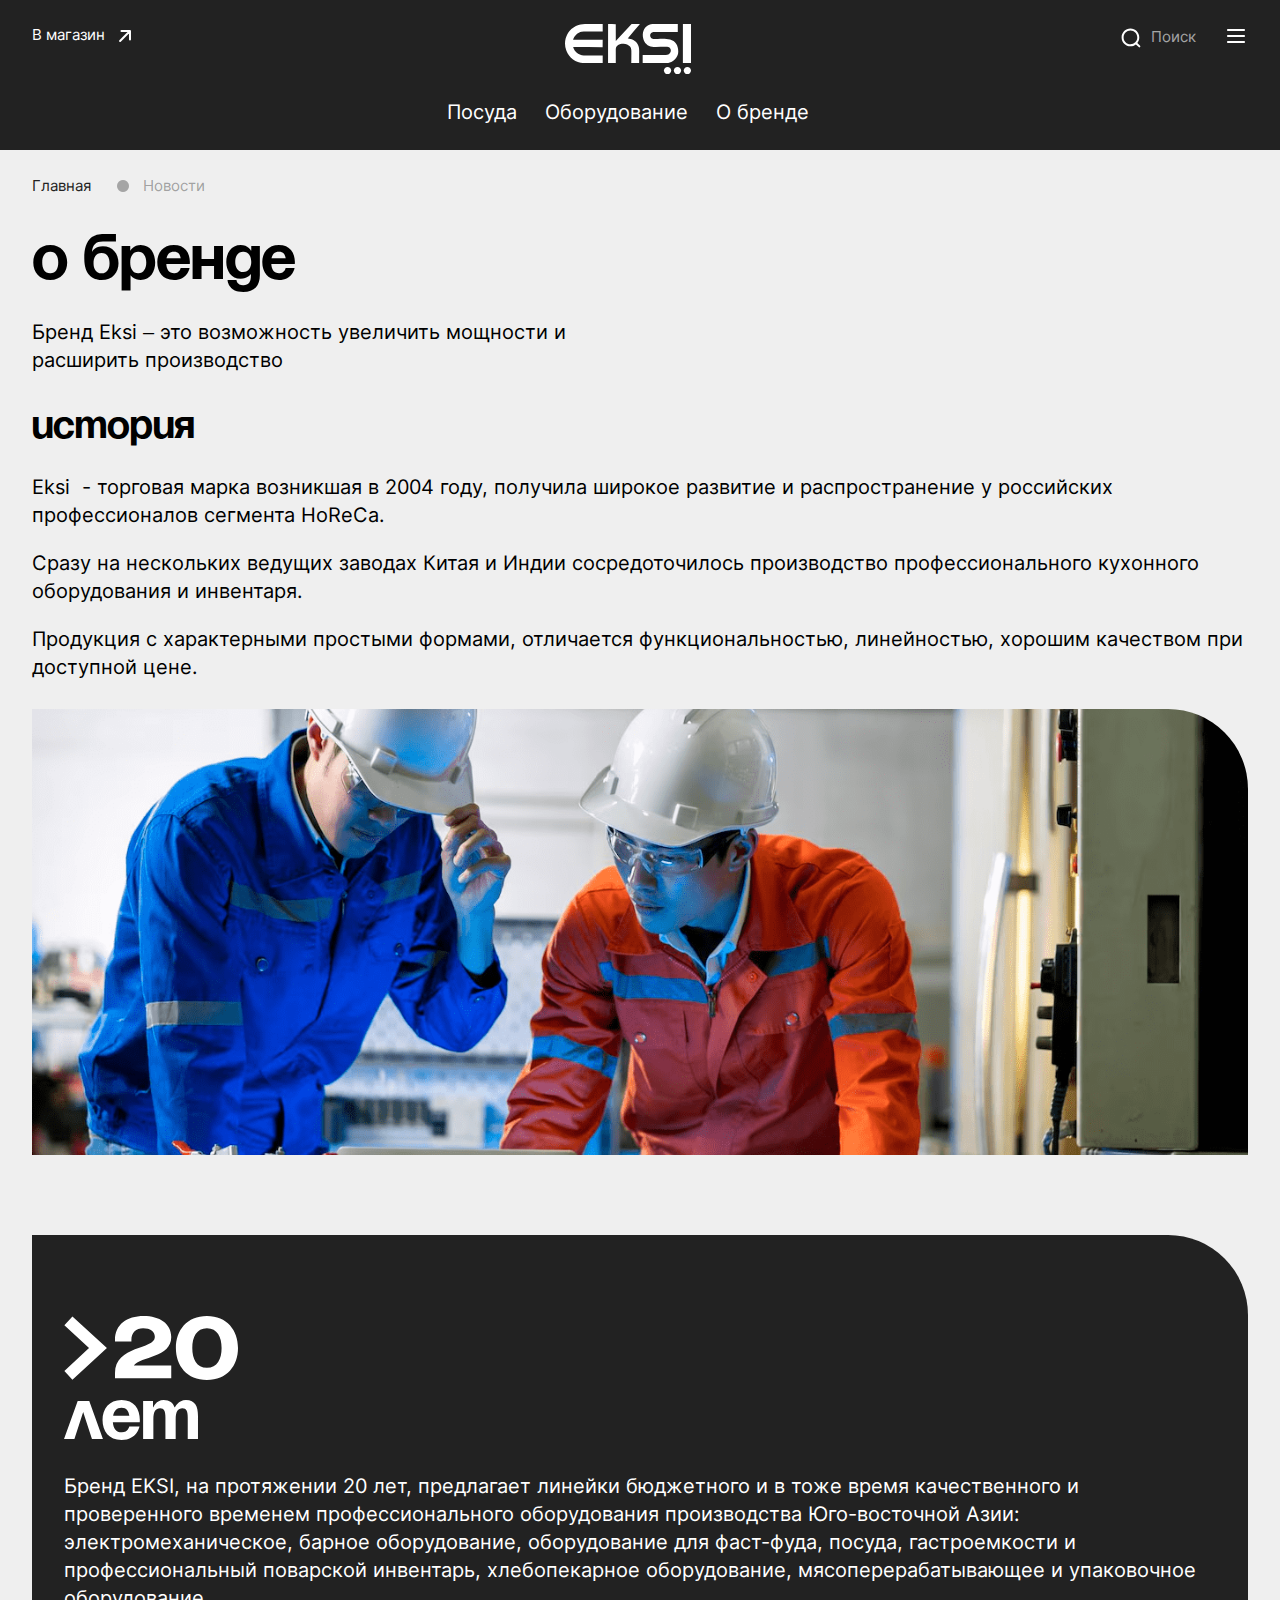
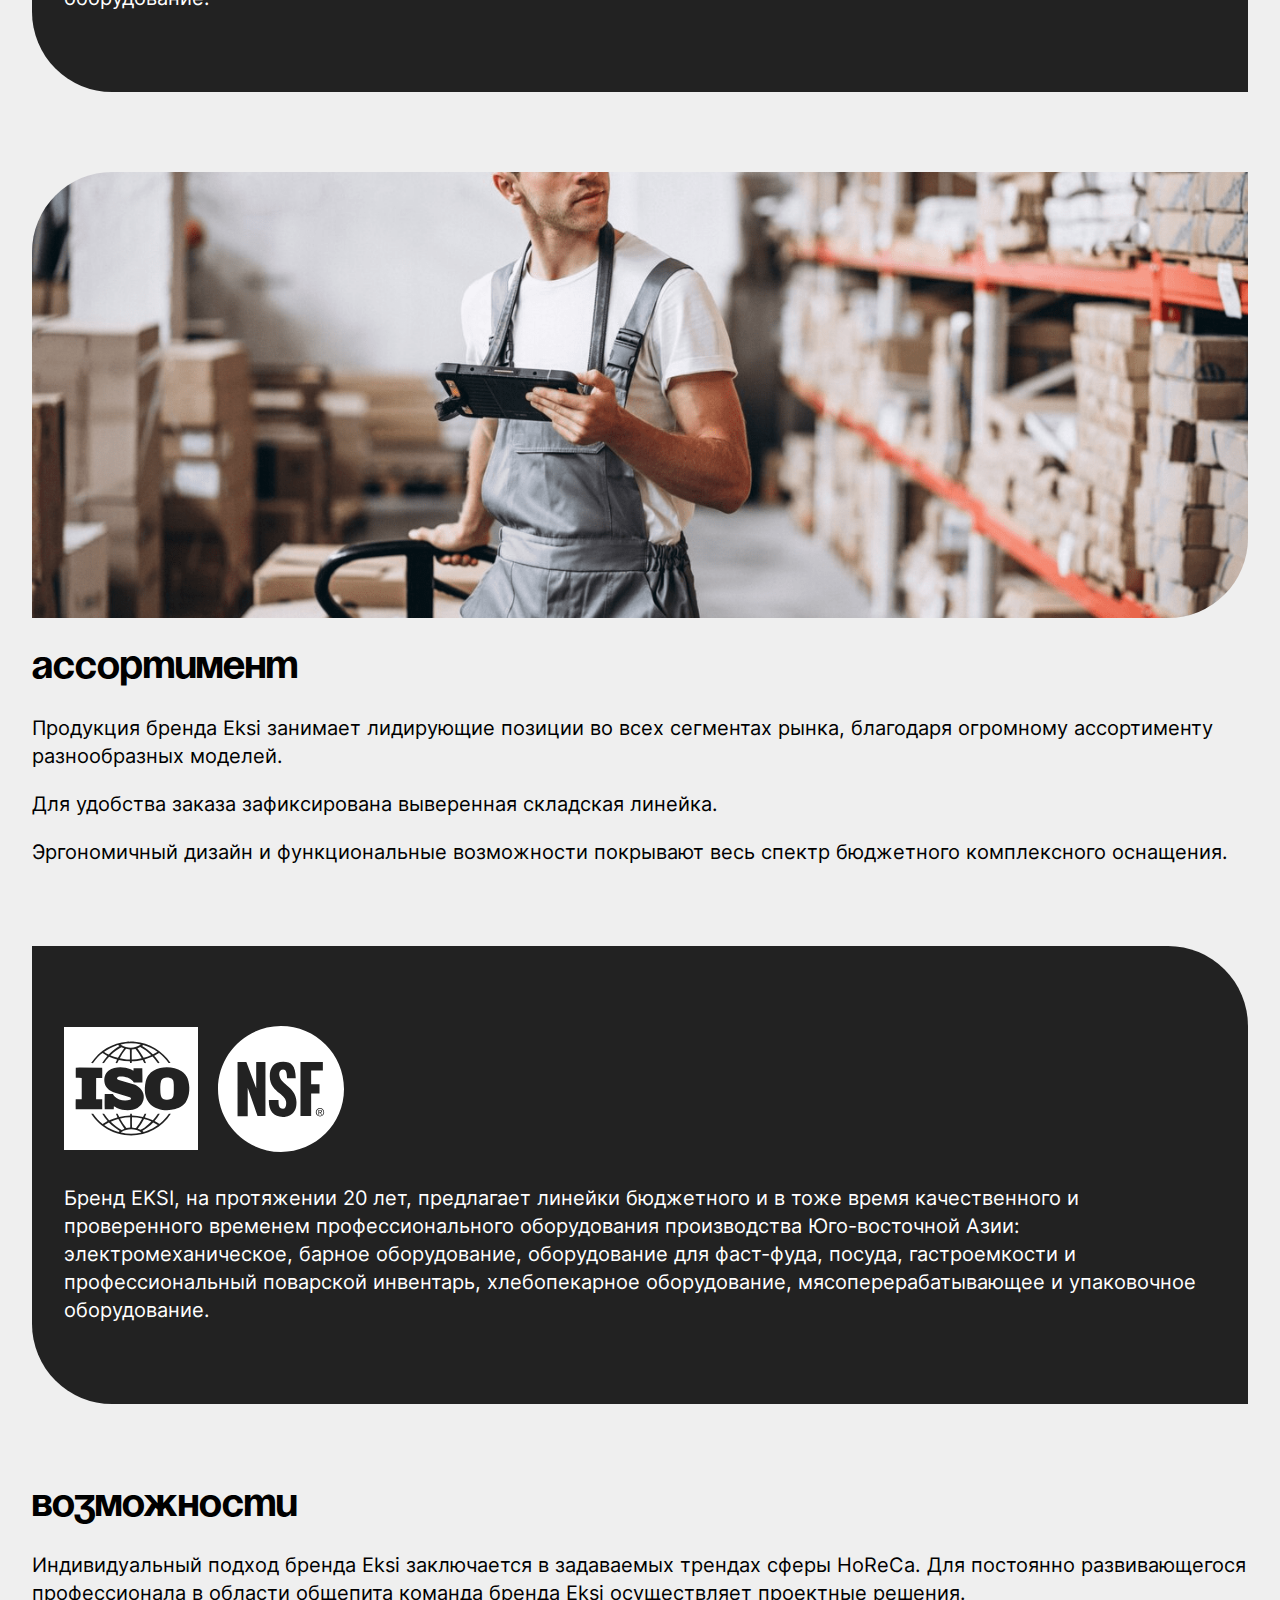
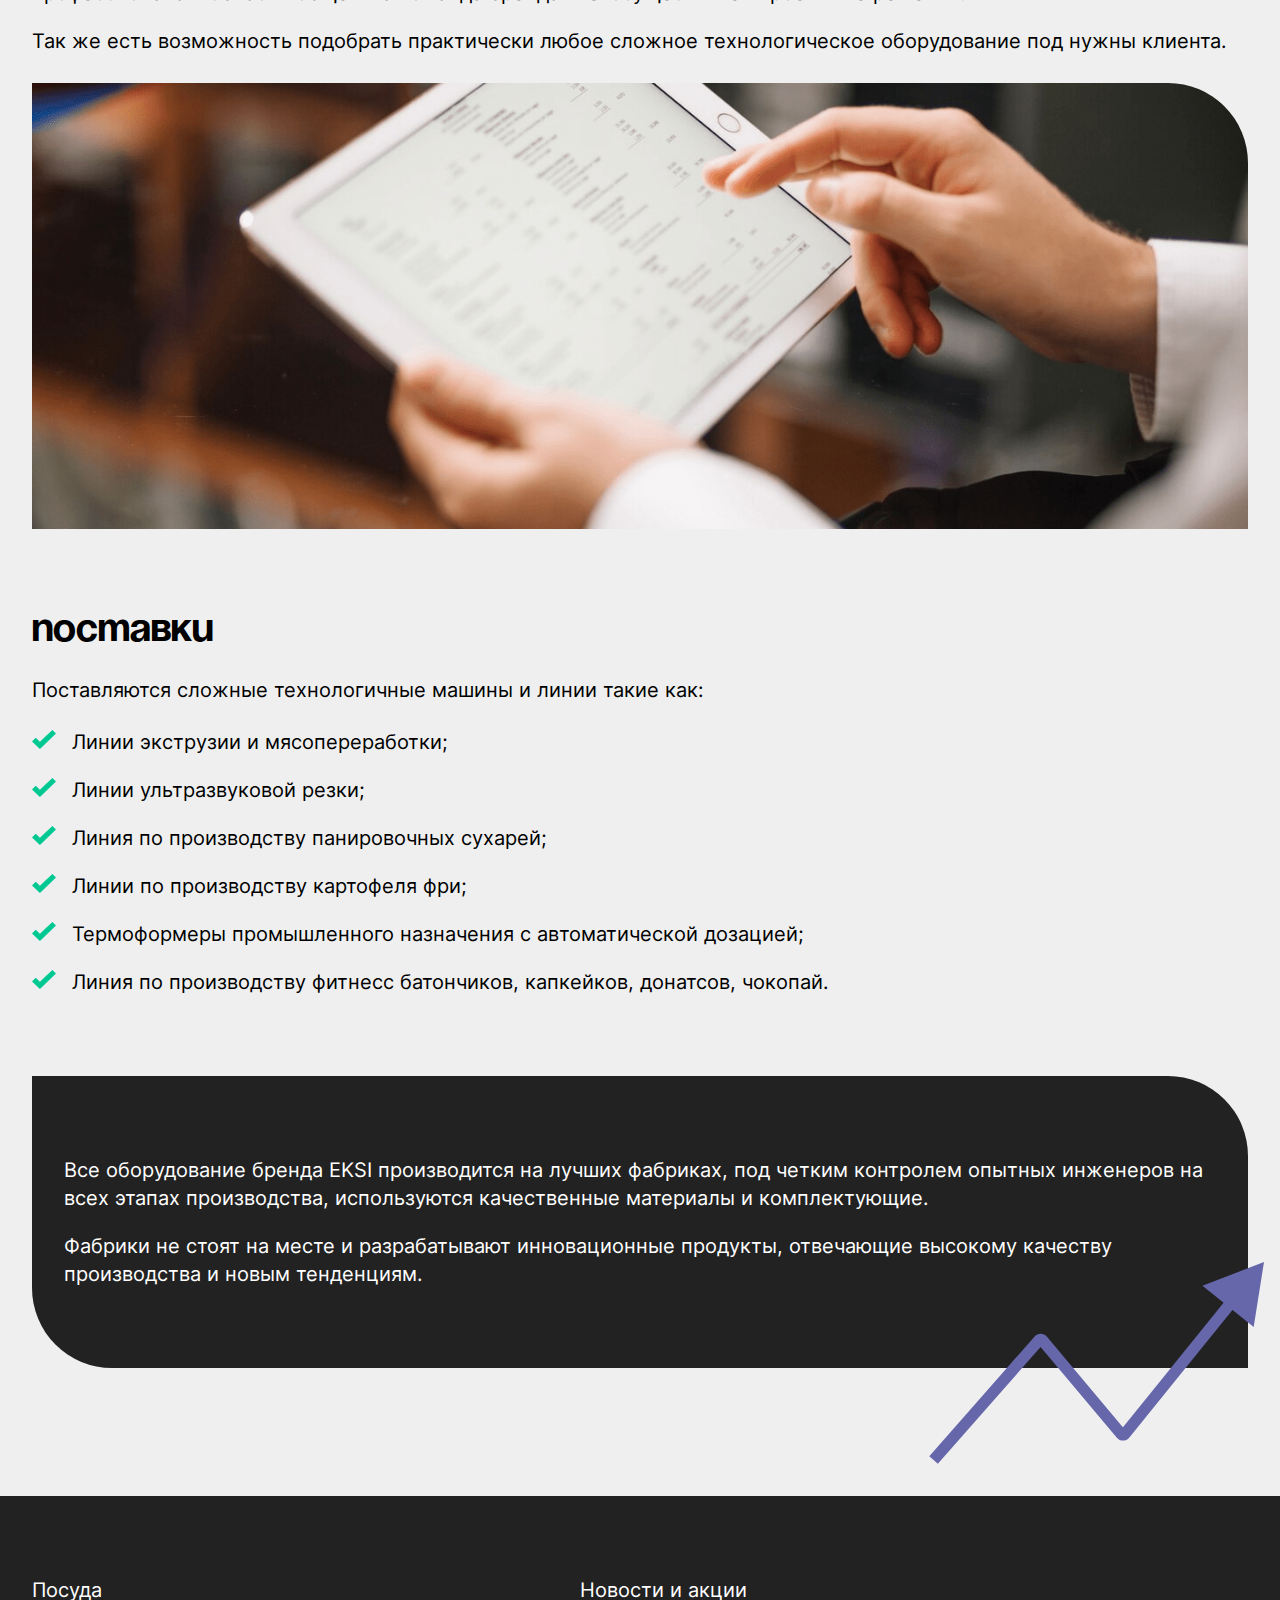
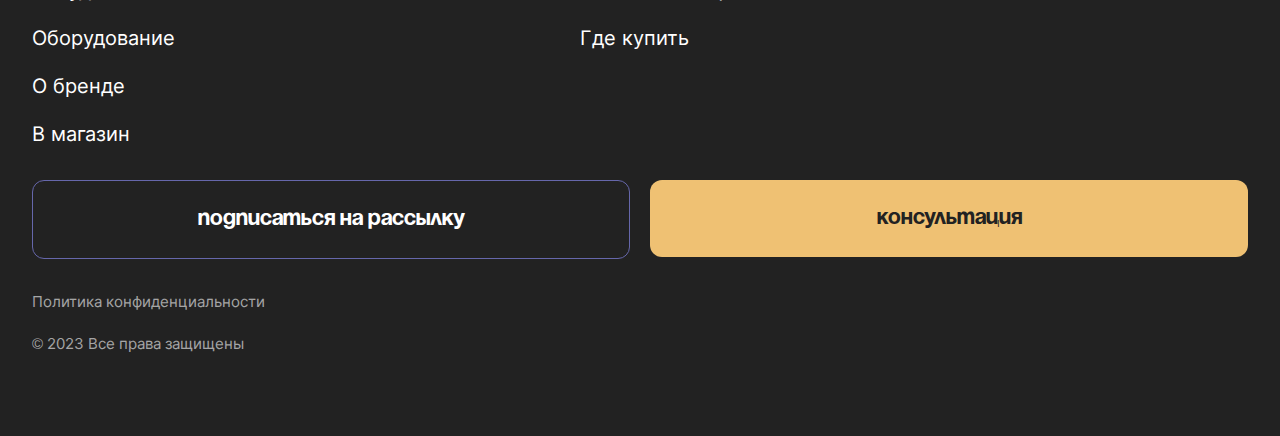
==== commit 9eb29ca9: "about brand" ====
--- a/about-brand.html
+++ b/about-brand.html
@@ -1,16 +1,18 @@
 <!DOCTYPE html>
-<html lang="en">
+<html lang="ru">
 <head>
-  <meta charset="UTF-8">
+  <meta charset="utf-8">
+  <meta http-equiv="X-UA-Compatible" content="IE=edge">
   <meta name="viewport"
         content="width=device-width, initial-scale=1.0, maximum-scale=1.0, user-scalable=no, shrink-to-fit=no">
+  <meta name="format-detection" content="telephone=yes">
   <title>Профессиональная посуда из фарфора</title>
   <link rel="stylesheet" type="text/css" href="css/libs/swiper/swiper-bundle.min.css" />
   <link rel="stylesheet" type="text/css" href="css/libs/graph-modal/graph-modal.min.css" />
   <link rel="stylesheet" href="css/base.css">
   <link rel="stylesheet" href="css/fonts.css">
   <link rel="stylesheet" href="css/style.css">
-
+</head>
 <body>
 <header class="header">
   <div class="container header__container">
@@ -60,12 +62,7 @@
     <div class="header__col-right">
       <div class="header__buttons-group">
         <button class="btn-reset header__search-button" data-open-search-layout>
-          <svg class="icon-fill"
-               xmlns="http://www.w3.org/2000/svg"
-               width="24"
-               height="24"
-               viewBox="0 0 24 24"
-               fill="none">
+          <svg class="icon-fill" xmlns="http://www.w3.org/2000/svg" width="24" height="24" viewBox="0 0 24 24" fill="none">
             <path fill-rule="evenodd"
                   clip-rule="evenodd"
                   d="M11.4401 4.6001C7.66247 4.6001 4.6001 7.66247 4.6001 11.4401C4.6001 15.2177 7.66247 18.2801 11.4401 18.2801C13.3027 18.2801 14.9914 17.5356 16.2249 16.328C16.2265 16.3264 16.2282 16.3247 16.2299 16.3231C17.4952 15.0818 18.2801 13.3526 18.2801 11.4401C18.2801 7.66247 15.2177 4.6001 11.4401 4.6001ZM18.3178 16.9942C19.5451 15.4764 20.2801 13.5441 20.2801 11.4401C20.2801 6.5579 16.3223 2.6001 11.4401 2.6001C6.5579 2.6001 2.6001 6.5579 2.6001 11.4401C2.6001 16.3223 6.5579 20.2801 11.4401 20.2801C13.4975 20.2801 15.3908 19.5772 16.8929 18.3985L19.7048 21.1188C20.1017 21.5028 20.7348 21.4923 21.1188 21.0954C21.5028 20.6985 21.4923 20.0654 21.0954 19.6814L18.3178 16.9942Z"
@@ -75,12 +72,7 @@
           <span class="caption d-mobile-none">Поиск</span>
         </button>
         <button class="header__burger btn-reset" aria-label="Open menu" data-menu-button>
-          <svg class="icon-fill"
-               xmlns="http://www.w3.org/2000/svg"
-               width="24"
-               height="24"
-               viewBox="0 0 24 24"
-               fill="none">
+          <svg class="icon-fill" xmlns="http://www.w3.org/2000/svg" width="24" height="24" viewBox="0 0 24 24" fill="none">
             <path fill-rule="evenodd"
                   clip-rule="evenodd"
                   d="M3 6C3 5.44772 3.44772 5 4 5H20C20.5523 5 21 5.44772 21 6C21 6.55228 20.5523 7 20 7H4C3.44772 7 3 6.55228 3 6ZM3 12C3 11.4477 3.44772 11 4 11H20C20.5523 11 21 11.4477 21 12C21 12.5523 20.5523 13 20 13H4C3.44772 13 3 12.5523 3 12ZM3 18C3 17.4477 3.44772 17 4 17H20C20.5523 17 21 17.4477 21 18C21 18.5523 20.5523 19 20 19H4C3.44772 19 3 18.5523 3 18Z"
@@ -95,12 +87,7 @@
       <div class="side-menu__top space-lg">
         <p class="heading-l">Меню</p>
         <button class="btn-reset side-menu__close" data-menu-close>
-          <svg class="icon-stroke"
-               xmlns="http://www.w3.org/2000/svg"
-               width="24"
-               height="24"
-               viewBox="0 0 24 24"
-               fill="none">
+          <svg class="icon-stroke" xmlns="http://www.w3.org/2000/svg" width="24" height="24" viewBox="0 0 24 24" fill="none">
             <path d="M20 4L4 20M20 20L4 4" stroke="#222222" stroke-width="2" stroke-linecap="round" />
           </svg>
         </button>
@@ -128,16 +115,8 @@
             <button class="btn-reset caption link text-dark" data-graph-path="consult">Получить консультацию</button>
             <a href="#" class="side-menu__mob-link link caption text-dark">
               В магазин
-              <svg class="icon-stroke"
-                   xmlns="http://www.w3.org/2000/svg"
-                   width="24"
-                   height="24"
-                   viewBox="0 0 24 24"
-                   fill="none">
-                <path d="M16.9284 17.0401L20.4016 20.4001M19.2816 11.4401C19.2816 15.77 15.7715 19.2801 11.4416 19.2801C7.11165 19.2801 3.60156 15.77 3.60156 11.4401C3.60156 7.11019 7.11165 3.6001 11.4416 3.6001C15.7715 3.6001 19.2816 7.11019 19.2816 11.4401Z"
-                      stroke="#222222"
-                      stroke-width="2"
-                      stroke-linecap="round" />
+              <svg class="icon-stroke" xmlns="http://www.w3.org/2000/svg" width="24" height="24" viewBox="0 0 24 24" fill="none">
+                <path d="M16.9284 17.0401L20.4016 20.4001M19.2816 11.4401C19.2816 15.77 15.7715 19.2801 11.4416 19.2801C7.11165 19.2801 3.60156 15.77 3.60156 11.4401C3.60156 7.11019 7.11165 3.6001 11.4416 3.6001C15.7715 3.6001 19.2816 7.11019 19.2816 11.4401Z" stroke="#222222" stroke-width="2" stroke-linecap="round"/>
               </svg>
             </a>
           </div>
@@ -481,12 +460,7 @@
       <div class="search-layout__top space-xl">
         <h3 class="heading-m">найдем всё</h3>
         <button class="btn-reset search-layout__close" data-search-layout-close>
-          <svg class="icon-stroke"
-               xmlns="http://www.w3.org/2000/svg"
-               width="24"
-               height="24"
-               viewBox="0 0 24 24"
-               fill="none">
+          <svg class="icon-stroke" xmlns="http://www.w3.org/2000/svg" width="24" height="24" viewBox="0 0 24 24" fill="none">
             <path d="M20 4L4 20M20 20L4 4" stroke="#222222" stroke-width="2" stroke-linecap="round" />
           </svg>
         </button>
@@ -495,16 +469,9 @@
       <div class="space-lg">
         <form action="">
           <div class="search-layout__form-group">
-            <input class="regular-input text-m-regular search-layout__input placeholder-primary"
-                   type="search"
-                   placeholder="Введите запрос">
+            <input class="regular-input text-m-regular search-layout__input placeholder-primary" type="search" placeholder="Введите запрос">
             <button class="btn-reset search-layout__search-button">
-              <svg class="icon-fill"
-                   xmlns="http://www.w3.org/2000/svg"
-                   width="24"
-                   height="25"
-                   viewBox="0 0 24 25"
-                   fill="none">
+              <svg class="icon-fill" xmlns="http://www.w3.org/2000/svg" width="24" height="25" viewBox="0 0 24 25" fill="none">
                 <path fill-rule="evenodd"
                       clip-rule="evenodd"
                       d="M11.4416 5.09961C7.66393 5.09961 4.60156 8.16198 4.60156 11.9396C4.60156 15.7172 7.66393 18.7796 11.4416 18.7796C13.3042 18.7796 14.9929 18.0351 16.2263 16.8275C16.228 16.8259 16.2297 16.8242 16.2313 16.8226C17.4966 15.5813 18.2816 13.8521 18.2816 11.9396C18.2816 8.16198 15.2192 5.09961 11.4416 5.09961ZM18.3192 17.4937C19.5465 15.9759 20.2816 14.0436 20.2816 11.9396C20.2816 7.05741 16.3238 3.09961 11.4416 3.09961C6.55937 3.09961 2.60156 7.05741 2.60156 11.9396C2.60156 16.8218 6.55937 20.7796 11.4416 20.7796C13.499 20.7796 15.3923 20.0767 16.8944 18.898L19.7063 21.6183C20.1032 22.0023 20.7363 21.9918 21.1203 21.5949C21.5043 21.198 21.4938 20.5649 21.0969 20.1809L18.3192 17.4937Z"
@@ -649,606 +616,6 @@
     </div>
   </div>
 </header>
-<div class="container header__container">
-  <div class="header__col-left d-mobile-none">
-    <a href="#" class="link header__link caption">
-      В магазин
-      <svg xmlns="http://www.w3.org/2000/svg" width="24" height="24" viewBox="0 0 24 24" fill="none">
-        <path d="M8.45875 7.08031L16.9807 7.08019M16.9807 7.08019L16.9807 15.481M16.9807 7.08019L7.08125 16.9797"
-              stroke="white"
-              stroke-width="2"
-              stroke-linecap="round"
-              stroke-linejoin="round" />
-      </svg>
-    </a>
-
-    <div class="header__links d-tablet-none">
-      <a href="article-list.html" class="header__link caption link">Новости и акции</a>
-      <a href="shops.html" class="header__link caption link">Где купить</a>
-    </div>
-  </div>
-  <div class="header__col-medium">
-    <a href="index.html" class="header__logo main-logo">
-      <svg xmlns="http://www.w3.org/2000/svg" width="158" height="63" viewBox="0 0 158 63" fill="none">
-        <path d="M47.2668 0.0308113C41.9259 0.0308113 36.5879 0.00598405 31.2484 0.0132862C26.4615 0.0191279 21.487 -0.234987 16.8818 1.30577C12.5297 2.74137 8.56873 5.34531 5.61108 8.86787C4.44926 10.2524 3.44302 11.7683 2.62581 13.3821C1.84786 14.917 1.23132 16.5337 0.792185 18.1986C-0.490335 23.0705 -0.19806 28.2361 1.52796 32.9591C2.07761 34.4634 2.75959 35.9209 3.56661 37.3039C4.62084 39.1119 5.91935 40.7783 7.42144 42.2343C10.7004 45.4137 15.0279 47.6393 19.5138 48.4484C19.5908 48.463 19.6694 48.4762 19.7464 48.4893C22.2155 48.9026 24.8067 48.8018 27.3005 48.7902C30.2494 48.7756 33.2042 48.7887 36.1458 48.8077C37.0721 48.8135 47.2682 48.8705 47.2682 48.8822C47.2682 45.7189 47.2682 42.5541 47.2682 39.3908C47.2682 39.4493 36.0542 39.4098 35.1846 39.4084C32.1485 39.4084 29.1123 39.3952 26.0761 39.3879C24.3937 39.385 22.7782 39.3981 21.122 39.0725C20.4866 38.9483 19.8598 38.7848 19.2462 38.5774C15.3957 37.2732 12.2098 34.1304 10.7208 30.3464C10.6786 30.2413 10.2817 28.94 10.2453 28.94C22.5572 28.9692 34.8691 28.9984 47.181 29.0276C47.2101 25.8921 47.2392 22.758 47.2682 19.6225C34.8691 19.6517 22.4714 19.6809 10.0723 19.7101C10.1261 19.7101 10.8677 17.7502 10.9462 17.5954C11.4609 16.5775 12.0862 15.6004 12.8249 14.73C14.2296 13.0754 15.9788 11.7099 17.9433 10.7913C18.8245 10.3794 19.7479 10.0567 20.6974 9.84198C22.6357 9.40239 24.6438 9.39946 26.6316 9.398C31.9493 9.398 37.264 9.3834 42.5817 9.36295C44.1448 9.35711 45.7065 9.35127 47.2697 9.34543C47.2697 6.2391 47.2697 3.13422 47.2697 0.0278905L47.2668 0.0308113Z"
-              fill="white" />
-        <path d="M54.03 0.0731142C57.2377 0.102323 60.4455 0.131531 63.6547 0.16074C63.6692 7.1854 63.6838 14.2101 63.6983 21.2347C70.3087 14.1663 76.9205 7.09778 83.5323 0.0307617C87.0149 0.045366 90.4974 0.0599703 93.98 0.0745746C88.7772 6.18501 83.5759 12.2954 78.3731 18.4059C78.5607 18.1868 80.0526 18.4526 80.3056 18.4789C81.4587 18.6016 82.6002 18.8572 83.6951 19.2427C86.4797 20.2241 88.8732 22.073 90.5687 24.4944C91.8919 26.3842 92.651 28.5968 92.904 30.8882C93.1861 33.4454 92.984 36.0508 92.984 38.6168C92.984 39.4784 92.984 48.9493 92.984 48.9493C89.6962 48.9493 86.4085 48.9493 83.1208 48.9493C82.9841 48.8354 83.1193 47.7182 83.1193 47.5487C83.1193 43.9984 83.2647 40.4496 83.2342 36.8993C83.2095 33.9711 83.4988 30.6618 81.5532 28.2492C79.6425 25.8818 76.4595 24.9092 73.5397 24.674C71.1724 24.4842 68.6161 25.0435 66.621 26.3608C65.6599 26.9961 64.6842 27.9147 64.2218 28.9852C63.6009 30.4208 63.6532 32.1325 63.6619 33.663C63.6896 38.5204 63.6983 43.3748 63.6983 48.2308V48.9902H53.9878C54.0023 32.6845 54.0169 16.3788 54.0314 0.0716537L54.03 0.0731142Z"
-              fill="white" />
-        <path d="M141.472 0.116881H119.86C116.537 0.116881 113.129 -0.110946 109.816 0.116881C107.023 0.309658 104.271 1.36117 102.118 3.1721C101.626 3.58686 101.165 4.04252 100.744 4.53176C98.7493 6.8626 97.6878 9.92659 97.554 12.9979C97.301 18.8191 99.9926 25.1121 105.556 27.516C108.099 28.6142 110.936 28.8114 113.703 28.7632C117.82 28.6931 121.934 28.6084 126.052 28.5631C127.192 28.55 128.352 28.5398 129.447 28.861C130.886 29.2817 131.955 30.3419 132.448 31.7585C133.318 34.2632 131.996 37.2717 129.594 38.3626C128.401 38.903 127.068 38.9497 125.783 38.8752C124.501 38.8022 123.238 38.8431 121.95 38.8431C118.343 38.8416 114.736 38.8431 111.13 38.8445C109.578 38.8445 108.028 38.8445 106.476 38.8445H97.4014V49.0121H127.923C129.288 48.9054 133.073 48.4323 136.636 45.507C138.801 43.7297 140.53 41.3623 141.404 38.6824C142.391 35.6564 142.111 32.1003 141.301 29.0567C140.481 25.9767 138.763 23.1508 136.072 21.3851C133.447 19.6633 130.257 19.0148 127.181 18.7549C123.622 18.454 119.936 18.6439 116.366 18.7169C115.249 18.7403 114.131 18.7709 113.014 18.8118C111.958 18.8498 110.878 18.8907 109.873 18.565C108.537 18.1313 107.436 17.0243 107.004 15.6807C106.378 13.7325 107.19 11.4352 109.06 10.521C110.131 9.99815 111.339 10.0989 112.498 10.0726C113.788 10.0434 115.077 10.023 116.367 10.0098C120.871 9.96456 125.372 10.042 129.876 10.042C130.84 10.042 141.446 10.0463 141.446 10.042C141.453 6.73263 141.461 3.42329 141.468 0.113961L141.472 0.116881Z"
-              fill="white" />
-        <path d="M147.856 0.138672H158V48.8615H147.821C147.833 32.6201 147.845 16.3801 147.855 0.138672H147.856Z"
-              fill="white" />
-        <path d="M153.448 63.0002C155.962 63.0002 158 60.9536 158 58.4291C158 55.9045 155.962 53.8579 153.448 53.8579C150.935 53.8579 148.897 55.9045 148.897 58.4291C148.897 60.9536 150.935 63.0002 153.448 63.0002Z"
-              fill="white" />
-        <path d="M141.027 63.0002C143.541 63.0002 145.579 60.9536 145.579 58.4291C145.579 55.9045 143.541 53.8579 141.027 53.8579C138.514 53.8579 136.476 55.9045 136.476 58.4291C136.476 60.9536 138.514 63.0002 141.027 63.0002Z"
-              fill="white" />
-        <path d="M128.607 63.0002C131.12 63.0002 133.158 60.9536 133.158 58.4291C133.158 55.9045 131.12 53.8579 128.607 53.8579C126.093 53.8579 124.055 55.9045 124.055 58.4291C124.055 60.9536 126.093 63.0002 128.607 63.0002Z"
-              fill="white" />
-      </svg>
-    </a>
-
-    <nav class="header__nav d-mobile-none">
-      <a href="#" class="header__link  link">Посуда</a>
-      <a href="catalog.html" class="header__link  link">Оборудование</a>
-      <a href="about-brand.html" class="header__link  link">О бренде</a>
-    </nav>
-  </div>
-  <div class="header__col-right">
-    <div class="header__buttons-group">
-      <button class="btn-reset header__search-button" data-open-search-layout>
-        <svg class="icon-fill"
-             xmlns="http://www.w3.org/2000/svg"
-             width="24"
-             height="24"
-             viewBox="0 0 24 24"
-             fill="none">
-          <path fill-rule="evenodd"
-                clip-rule="evenodd"
-                d="M11.4401 4.6001C7.66247 4.6001 4.6001 7.66247 4.6001 11.4401C4.6001 15.2177 7.66247 18.2801 11.4401 18.2801C13.3027 18.2801 14.9914 17.5356 16.2249 16.328C16.2265 16.3264 16.2282 16.3247 16.2299 16.3231C17.4952 15.0818 18.2801 13.3526 18.2801 11.4401C18.2801 7.66247 15.2177 4.6001 11.4401 4.6001ZM18.3178 16.9942C19.5451 15.4764 20.2801 13.5441 20.2801 11.4401C20.2801 6.5579 16.3223 2.6001 11.4401 2.6001C6.5579 2.6001 2.6001 6.5579 2.6001 11.4401C2.6001 16.3223 6.5579 20.2801 11.4401 20.2801C13.4975 20.2801 15.3908 19.5772 16.8929 18.3985L19.7048 21.1188C20.1017 21.5028 20.7348 21.4923 21.1188 21.0954C21.5028 20.6985 21.4923 20.0654 21.0954 19.6814L18.3178 16.9942Z"
-                fill="white" />
-        </svg>
-
-        <span class="caption d-mobile-none">Поиск</span>
-      </button>
-      <button class="header__burger btn-reset" aria-label="Open menu" data-menu-button>
-        <svg class="icon-fill"
-             xmlns="http://www.w3.org/2000/svg"
-             width="24"
-             height="24"
-             viewBox="0 0 24 24"
-             fill="none">
-          <path fill-rule="evenodd"
-                clip-rule="evenodd"
-                d="M3 6C3 5.44772 3.44772 5 4 5H20C20.5523 5 21 5.44772 21 6C21 6.55228 20.5523 7 20 7H4C3.44772 7 3 6.55228 3 6ZM3 12C3 11.4477 3.44772 11 4 11H20C20.5523 11 21 11.4477 21 12C21 12.5523 20.5523 13 20 13H4C3.44772 13 3 12.5523 3 12ZM3 18C3 17.4477 3.44772 17 4 17H20C20.5523 17 21 17.4477 21 18C21 18.5523 20.5523 19 20 19H4C3.44772 19 3 18.5523 3 18Z"
-                fill="white" />
-        </svg>
-      </button>
-    </div>
-
-  </div>
-
-  <div class="side-menu" data-menu>
-    <div class="side-menu__top space-lg">
-      <p class="heading-l">Меню</p>
-      <button class="btn-reset side-menu__close" data-menu-close>
-        <svg class="icon-stroke"
-             xmlns="http://www.w3.org/2000/svg"
-             width="24"
-             height="24"
-             viewBox="0 0 24 24"
-             fill="none">
-          <path d="M20 4L4 20M20 20L4 4" stroke="#222222" stroke-width="2" stroke-linecap="round" />
-        </svg>
-      </button>
-    </div>
-
-    <div class="side-menu__level-0 d-none" data-level-0>
-      <div class="side-menu__mob-wrapper">
-        <ul class="side-menu__mob-list space-lg">
-          <li>
-            <a href="category.html" class="heading-s text-dark">Каталог</a>
-          </li>
-          <li>
-            <a href="article-list.html" class="heading-s text-dark">Новости и акции</a>
-          </li>
-          <li>
-            <a href="shops.html" class="heading-s text-dark">Где купить</a>
-          </li>
-          <li>
-            <a href="about-brand.html" class="heading-s text-dark">О бренде</a>
-          </li>
-        </ul>
-
-        <div class="side-menu__mob-bottom-actions">
-          <button class="btn-reset caption text-dark">Получить консультацию</button>
-          <a href="#" class="link caption text-dark">
-            В магазин
-            <img src="./img/icons/lupa-mob.svg" alt="В магазин">
-          </a>
-        </div>
-      </div>
-    </div>
-    <div class="side-menu__level-1" data-level-1>
-
-      <div class="side-menu__wrapper">
-        <div class="side-menu__group">
-          <p class="heading-s space-sm">Оборудование</p>
-
-          <ul class="side-menu__list" data-menu-list>
-            <li class="side-menu__item">
-              <a class="side-menu__link link text-dark" data-menu-id="1">
-                <img src="./img/menu/1.png" alt="">
-                Тепловое
-              </a>
-            </li>
-            <li class="side-menu__item">
-              <a class="side-menu__link link text-dark" data-menu-id="2">
-                <img src="./img/menu/2.png" alt="">
-                Упаковочное
-              </a>
-            </li>
-            <li class="side-menu__item">
-              <a class="side-menu__link link text-dark" data-menu-id="3">
-                <img src="./img/menu/3.png" alt="">
-                Хлебопекарное и кондитерское
-              </a>
-            </li>
-            <li class="side-menu__item">
-              <a class="side-menu__link link text-dark" data-menu-id="4">
-                <img src="./img/menu/4.png" alt="">
-                Электромеханическое
-              </a>
-            </li>
-            <li class="side-menu__item">
-              <a class="side-menu__link link text-dark" data-menu-id="5">
-                <img src="./img/menu/5.png" alt="">
-                Холодильное
-              </a>
-            </li>
-          </ul>
-        </div>
-
-        <div class="side-menu__group">
-          <p class="heading-s space-sm">Посуда, емкости, инвентарь</p>
-
-          <ul class="side-menu__list" data-menu-list>
-            <li class="side-menu__item">
-              <a class="side-menu__link link text-dark" data-menu-id="6">
-                <img src="./img/menu/6.png" alt="">
-                Наплитная посуда
-              </a>
-            </li>
-            <li class="side-menu__item">
-              <a class="side-menu__link link text-dark" data-menu-id="7">
-                <img src="./img/menu/7.png" alt="">
-                Гастроемкости
-              </a>
-            </li>
-          </ul>
-        </div>
-      </div>
-
-    </div>
-    <div id="1" class="side-menu__wrapper side-menu__wrapper_level-2 d-none" data-level-2>
-      <div class="side-menu__group">
-        <p class="heading-s space-sm">Тепловое Оборудование</p>
-        <ul class="side-menu__list">
-          <li class="side-menu__item">
-            <a href="" class="side-menu__link link text-dark">
-              <img src="./img/menu/2-1.png" alt="">
-              Блинницы
-            </a>
-          </li>
-          <li class="side-menu__item">
-            <a href="" class="side-menu__link link text-dark">
-              <img src="./img/menu/2-2.png" alt="">
-              Вафельницы
-            </a>
-          </li>
-          <li class="side-menu__item">
-            <a href="" class="side-menu__link link text-dark">
-              <img src="./img/menu/2-3.png" alt="">
-              Чебуречницы
-            </a>
-          </li>
-          <li class="side-menu__item">
-            <a href="" class="side-menu__link link text-dark">
-              <img src="./img/menu/2-4.png" alt="">
-              Дегидраторы
-            </a>
-          </li>
-          <li class="side-menu__item">
-            <a href="" class="side-menu__link link text-dark">
-              <img src="./img/menu/2-5.png" alt="">
-              Микроволновые печи
-            </a>
-          </li>
-          <li class="side-menu__item">
-            <a href="" class="side-menu__link link text-dark">
-              <img src="./img/menu/2-6.png" alt="">
-              Барные кипятильники
-            </a>
-          </li>
-          <li class="side-menu__item">
-            <a href="" class="side-menu__link link text-dark">
-              <img src="./img/menu/2-7.png" alt="">
-              Жарочные поверхности
-            </a>
-          </li>
-          <li class="side-menu__item">
-            <a href="" class="side-menu__link link text-dark">
-              <img src="./img/menu/2-8.png" alt="">
-              Грили-саламандра
-            </a>
-          </li>
-          <li class="side-menu__item">
-            <a href="" class="side-menu__link link text-dark">
-              <img src="./img/menu/2-9.png" alt="">
-              Грили контактные
-            </a>
-          </li>
-          <li class="side-menu__item">
-            <a href="" class="side-menu__link link text-dark">
-              <img src="./img/menu/2-10.png" alt="">
-              Грили роликовые
-            </a>
-          </li>
-        </ul>
-      </div>
-
-      <button data-close-level-2 class="btn-reset button-texted text-accent text-s-semi-bold">
-        <svg xmlns="http://www.w3.org/2000/svg" width="24" height="25" viewBox="0 0 24 25" fill="none">
-          <path d="M6.9523 5.29995L2.39844 9.91544M2.39844 9.91544L6.9523 14.5309M2.39844 9.91544L17.5984 9.91544C19.8076 9.91544 21.5984 11.7063 21.5984 13.9154L21.5984 15.7C21.5984 17.9091 19.8076 19.7 17.5984 19.7L11.9984 19.7"
-                stroke="#6667AB"
-                stroke-width="2"
-                stroke-linecap="round"
-                stroke-linejoin="round" />
-        </svg>
-        Назад
-      </button>
-    </div>
-    <div id="2" class="side-menu__wrapper side-menu__wrapper_level-2 d-none" data-level-2>
-      <div class="side-menu__group">
-        <p class="heading-s space-sm">Тепловое Оборудование2</p>
-        <ul class="side-menu__list">
-          <li class="side-menu__item">
-            <a href="" class="side-menu__link link text-dark">
-              <img src="" alt="">
-              Наплитная посуда
-            </a>
-          </li>
-          <li class="side-menu__item">
-            <a href="" class="side-menu__link link text-dark">
-              <img src="" alt="">
-              Гастроемкости
-            </a>
-          </li>
-        </ul>
-      </div>
-      <button data-close-level-2 class="btn-reset button-texted text-accent text-s-semi-bold">
-        <svg xmlns="http://www.w3.org/2000/svg" width="24" height="25" viewBox="0 0 24 25" fill="none">
-          <path d="M6.9523 5.29995L2.39844 9.91544M2.39844 9.91544L6.9523 14.5309M2.39844 9.91544L17.5984 9.91544C19.8076 9.91544 21.5984 11.7063 21.5984 13.9154L21.5984 15.7C21.5984 17.9091 19.8076 19.7 17.5984 19.7L11.9984 19.7"
-                stroke="#6667AB"
-                stroke-width="2"
-                stroke-linecap="round"
-                stroke-linejoin="round" />
-        </svg>
-        Назад
-      </button>
-    </div>
-    <div id="3" class="side-menu__wrapper side-menu__wrapper_level-2 d-none" data-level-2>
-      <div class="side-menu__group">
-        <p class="heading-s space-sm">Тепловое Оборудование 3</p>
-        <ul class="side-menu__list">
-          <li class="side-menu__item">
-            <a href="" class="side-menu__link link text-dark">
-              <img src="" alt="">
-              Наплитная посуда
-            </a>
-          </li>
-          <li class="side-menu__item">
-            <a href="" class="side-menu__link link text-dark">
-              <img src="" alt="">
-              Гастроемкости
-            </a>
-          </li>
-        </ul>
-      </div>
-      <button data-close-level-2 class="btn-reset button-texted text-accent text-s-semi-bold">
-        <svg xmlns="http://www.w3.org/2000/svg" width="24" height="25" viewBox="0 0 24 25" fill="none">
-          <path d="M6.9523 5.29995L2.39844 9.91544M2.39844 9.91544L6.9523 14.5309M2.39844 9.91544L17.5984 9.91544C19.8076 9.91544 21.5984 11.7063 21.5984 13.9154L21.5984 15.7C21.5984 17.9091 19.8076 19.7 17.5984 19.7L11.9984 19.7"
-                stroke="#6667AB"
-                stroke-width="2"
-                stroke-linecap="round"
-                stroke-linejoin="round" />
-        </svg>
-        Назад
-      </button>
-    </div>
-    <div id="4" class="side-menu__wrapper side-menu__wrapper_level-2 d-none" data-level-2>
-      <div class="side-menu__group">
-        <p class="heading-s space-sm">Тепловое Оборудование 4</p>
-        <ul class="side-menu__list">
-          <li class="side-menu__item">
-            <a href="" class="side-menu__link link text-dark">
-              <img src="" alt="">
-              Наплитная посуда
-            </a>
-          </li>
-          <li class="side-menu__item">
-            <a href="" class="side-menu__link link text-dark">
-              <img src="" alt="">
-              Гастроемкости
-            </a>
-          </li>
-        </ul>
-      </div>
-      <button data-close-level-2 class="btn-reset button-texted text-accent text-s-semi-bold">
-        <svg xmlns="http://www.w3.org/2000/svg" width="24" height="25" viewBox="0 0 24 25" fill="none">
-          <path d="M6.9523 5.29995L2.39844 9.91544M2.39844 9.91544L6.9523 14.5309M2.39844 9.91544L17.5984 9.91544C19.8076 9.91544 21.5984 11.7063 21.5984 13.9154L21.5984 15.7C21.5984 17.9091 19.8076 19.7 17.5984 19.7L11.9984 19.7"
-                stroke="#6667AB"
-                stroke-width="2"
-                stroke-linecap="round"
-                stroke-linejoin="round" />
-        </svg>
-        Назад
-      </button>
-    </div>
-    <div id="5" class="side-menu__wrapper side-menu__wrapper_level-2 d-none" data-level-2>
-      <div class="side-menu__group">
-        <p class="heading-s space-sm">Тепловое Оборудование 5</p>
-        <ul class="side-menu__list">
-          <li class="side-menu__item">
-            <a href="" class="side-menu__link link text-dark">
-              <img src="" alt="">
-              Наплитная посуда
-            </a>
-          </li>
-          <li class="side-menu__item">
-            <a href="" class="side-menu__link link text-dark">
-              <img src="" alt="">
-              Гастроемкости
-            </a>
-          </li>
-        </ul>
-      </div>
-      <button data-close-level-2 class="btn-reset button-texted text-accent text-s-semi-bold text-s-semi-bold">
-        <svg xmlns="http://www.w3.org/2000/svg" width="24" height="25" viewBox="0 0 24 25" fill="none">
-          <path d="M6.9523 5.29995L2.39844 9.91544M2.39844 9.91544L6.9523 14.5309M2.39844 9.91544L17.5984 9.91544C19.8076 9.91544 21.5984 11.7063 21.5984 13.9154L21.5984 15.7C21.5984 17.9091 19.8076 19.7 17.5984 19.7L11.9984 19.7"
-                stroke="#6667AB"
-                stroke-width="2"
-                stroke-linecap="round"
-                stroke-linejoin="round" />
-        </svg>
-        Назад
-      </button>
-    </div>
-    <div id="6" class="side-menu__wrapper side-menu__wrapper_level-2 d-none" data-level-2>
-      <div class="side-menu__group">
-        <p class="heading-s space-sm">Тепловое Оборудование</p>
-        <ul class="side-menu__list">
-          <li class="side-menu__item">
-            <a href="" class="side-menu__link link text-dark">
-              <img src="" alt="">
-              Наплитная посуда
-            </a>
-          </li>
-          <li class="side-menu__item">
-            <a href="" class="side-menu__link link text-dark">
-              <img src="" alt="">
-              Гастроемкости
-            </a>
-          </li>
-        </ul>
-      </div>
-      <button data-close-level-2 class="btn-reset button-texted text-accent text-s-semi-bold">
-        <svg xmlns="http://www.w3.org/2000/svg" width="24" height="25" viewBox="0 0 24 25" fill="none">
-          <path d="M6.9523 5.29995L2.39844 9.91544M2.39844 9.91544L6.9523 14.5309M2.39844 9.91544L17.5984 9.91544C19.8076 9.91544 21.5984 11.7063 21.5984 13.9154L21.5984 15.7C21.5984 17.9091 19.8076 19.7 17.5984 19.7L11.9984 19.7"
-                stroke="#6667AB"
-                stroke-width="2"
-                stroke-linecap="round"
-                stroke-linejoin="round" />
-        </svg>
-        Назад
-      </button>
-    </div>
-    <div id="7" class="side-menu__wrapper side-menu__wrapper_level-2 d-none" data-level-2>
-      <div class="side-menu__group">
-        <p class="heading-s space-sm">Тепловое Оборудование</p>
-        <ul class="side-menu__list">
-          <li class="side-menu__item">
-            <a href="" class="side-menu__link link text-dark ">
-              <img src="" alt="">
-              Наплитная посуда
-            </a>
-          </li>
-          <li class="side-menu__item">
-            <a href="" class="side-menu__linklink text-dark">
-              <img src="" alt="">
-              Гастроемкости
-            </a>
-          </li>
-        </ul>
-      </div>
-
-      <button data-close-level-2 class="btn-reset button-texted text-accent text-s-semi-bold">
-        <svg xmlns="http://www.w3.org/2000/svg" width="24" height="25" viewBox="0 0 24 25" fill="none">
-          <path d="M6.9523 5.29995L2.39844 9.91544M2.39844 9.91544L6.9523 14.5309M2.39844 9.91544L17.5984 9.91544C19.8076 9.91544 21.5984 11.7063 21.5984 13.9154L21.5984 15.7C21.5984 17.9091 19.8076 19.7 17.5984 19.7L11.9984 19.7"
-                stroke="#6667AB"
-                stroke-width="2"
-                stroke-linecap="round"
-                stroke-linejoin="round" />
-        </svg>
-        Назад
-      </button>
-    </div>
-
-  </div>
-
-</div>
-<div class="header__search-layout search-layout" data-search-layout>
-  <div class="container">
-    <div class="search-layout__top space-xl">
-      <h3 class="heading-m">найдем всё</h3>
-      <button class="btn-reset search-layout__close" data-search-layout-close>
-        <svg class="icon-stroke"
-             xmlns="http://www.w3.org/2000/svg"
-             width="24"
-             height="24"
-             viewBox="0 0 24 24"
-             fill="none">
-          <path d="M20 4L4 20M20 20L4 4" stroke="#222222" stroke-width="2" stroke-linecap="round" />
-        </svg>
-      </button>
-    </div>
-
-    <div class="space-lg">
-      <form action="">
-        <div class="search-layout__form-group">
-          <input class="regular-input text-m-regular search-layout__input" type="search" placeholder="Введите запрос">
-          <button class="btn-reset search-layout__search-button">
-            <svg class="icon-fill"
-                 xmlns="http://www.w3.org/2000/svg"
-                 width="24"
-                 height="25"
-                 viewBox="0 0 24 25"
-                 fill="none">
-              <path fill-rule="evenodd"
-                    clip-rule="evenodd"
-                    d="M11.4416 5.09961C7.66393 5.09961 4.60156 8.16198 4.60156 11.9396C4.60156 15.7172 7.66393 18.7796 11.4416 18.7796C13.3042 18.7796 14.9929 18.0351 16.2263 16.8275C16.228 16.8259 16.2297 16.8242 16.2313 16.8226C17.4966 15.5813 18.2816 13.8521 18.2816 11.9396C18.2816 8.16198 15.2192 5.09961 11.4416 5.09961ZM18.3192 17.4937C19.5465 15.9759 20.2816 14.0436 20.2816 11.9396C20.2816 7.05741 16.3238 3.09961 11.4416 3.09961C6.55937 3.09961 2.60156 7.05741 2.60156 11.9396C2.60156 16.8218 6.55937 20.7796 11.4416 20.7796C13.499 20.7796 15.3923 20.0767 16.8944 18.898L19.7063 21.6183C20.1032 22.0023 20.7363 21.9918 21.1203 21.5949C21.5043 21.198 21.4938 20.5649 21.0969 20.1809L18.3192 17.4937Z"
-                    fill="#222222" />
-            </svg>
-          </button>
-        </div>
-      </form>
-    </div>
-
-    <div class="search-layout__result">
-      <div class="search-layout__group">
-        <p class="heading-xs">Категории</p>
-        <ul class="search-layout__categories">
-          <li class="tag-item">
-            <a href="#" class="tag-item__link text-dark">
-              <div class="tag-item__link-pic">
-                <img src="./img/icons/prewew.png" alt="">
-              </div>
-              Микроволновки
-            </a>
-          </li>
-          <li class="tag-item">
-            <a href="#" class="tag-item__link text-dark">
-              <div class="tag-item__link-pic">
-                <img src="./img/icons/prewew.png" alt="">
-              </div>
-              Микроволновки
-            </a>
-          </li>
-        </ul>
-      </div>
-      <div class="search-layout__group">
-        <p class="heading-xs">Товары</p>
-
-        <div class="search-layout__slider">
-          <div class="swiper search-layout__swiper" data-search-layout-swiper>
-            <div class="swiper-wrapper">
-              <div class="swiper-slide">
-                <a href="product-card.html" class="product-card">
-                  <div class="product-card__top">
-                    <span class="caption text-secondary-2 text-dark">381704</span>
-                  </div>
-                  <div class="product-card__img-wrap">
-                    <img src="./img/popular-index/1.png" alt="">
-                  </div>
-                  <div class="product-card__bottom space-xxs">
-                    <h3 class="product-card__title  text-dark">Блинница EKSI HCM-400 Блинница EKSI HCM-400 ffff</h3>
-                    <p class="product-card__price text-xl-bold text-dark">13 107 ₽ </p>
-                  </div>
-                </a>
-              </div>
-              <div class="swiper-slide">
-                <a href="product-card.html" class="product-card">
-                  <div class="product-card__top">
-                    <div class="badge badge_akcia">
-                      <img src="./img/icons/icon-badge-akcia.svg" alt="">
-                      <span class="label-bold text-dark">акция</span>
-                    </div>
-                    <span class="caption text-secondary-2 text-dark">381704</span>
-                  </div>
-                  <div class="product-card__img-wrap">
-                    <img src="./img/popular-index/1.png" alt="">
-                  </div>
-                  <div class="product-card__bottom space-xxs">
-                    <h3 class="product-card__title  text-dark">Блинница EKSI HCM-400</h3>
-                    <p class="product-card__price text-xl-bold text-dark">13 107 ₽ </p>
-                  </div>
-                </a>
-              </div>
-              <div class="swiper-slide">
-                <a href="#" class="product-card">
-                  <div class="product-card__top">
-                    <div class="badge badge_akcia">
-                      <img src="./img/icons/icon-badge-akcia.svg" alt="">
-                      <span class="label-bold text-dark">акция</span>
-                    </div>
-                    <span class="caption text-secondary-2 text-dark">381704</span>
-                  </div>
-                  <div class="product-card__img-wrap">
-                    <img src="./img/popular-index/1.png" alt="">
-                  </div>
-                  <div class="product-card__bottom space-xxs">
-                    <h3 class="product-card__title  text-dark">Блинница EKSI HCM-400</h3>
-                    <p class="product-card__price text-xl-bold text-dark">13 107 ₽ </p>
-                  </div>
-                </a>
-              </div>
-              <div class="swiper-slide">
-                <a href="#" class="product-card">
-                  <div class="product-card__top">
-                    <div class="badge badge_akcia">
-                      <img src="./img/icons/icon-badge-akcia.svg" alt="">
-                      <span class="label-bold text-dark">акция</span>
-                    </div>
-                    <span class="caption text-secondary-2 text-dark">381704</span>
-                  </div>
-                  <div class="product-card__img-wrap">
-                    <img src="./img/popular-index/1.png" alt="">
-                  </div>
-                  <div class="product-card__bottom space-xxs">
-                    <h3 class="product-card__title  text-dark">Блинница EKSI HCM-400</h3>
-                    <p class="product-card__price text-xl-bold text-dark">13 107 ₽ </p>
-                  </div>
-                </a>
-              </div>
-            </div>
-
-            <div class="search-layout__swiper-nav swiper-nav">
-              <button class="btn-reset swiper-nav__prev round-button" data-search-layout-prev>
-                <svg xmlns="http://www.w3.org/2000/svg" width="24" height="24" viewBox="0 0 24 24" fill="none">
-                  <path fill-rule="evenodd"
-                        clip-rule="evenodd"
-                        d="M11.3558 4.27586C11.7558 4.65675 11.7712 5.28973 11.3903 5.68966L6.33285 11L19.9995 11C20.5518 11 20.9995 11.4477 20.9995 12C20.9995 12.5523 20.5518 13 19.9995 13L6.33284 13L11.3903 18.3103C11.7712 18.7103 11.7558 19.3433 11.3558 19.7241C10.9559 20.105 10.3229 20.0896 9.94204 19.6897L3.27537 12.6897C2.90756 12.3034 2.90756 11.6966 3.27537 11.3103L9.94204 4.31035C10.3229 3.91042 10.9559 3.89498 11.3558 4.27586Z"
-                        fill="#222222" />
-                </svg>
-              </button>
-              <button class="btn-reset swiper-nav__next round-button" data-search-layout-next>
-                <svg xmlns="http://www.w3.org/2000/svg" width="24" height="24" viewBox="0 0 24 24" fill="none">
-                  <path d="M13.3333 5L20 12M20 12L13.3333 19M20 12L4 12"
-                        stroke="#222222"
-                        stroke-width="2"
-                        stroke-linecap="round"
-                        stroke-linejoin="round" />
-                </svg>
-              </button>
-            </div>
-          </div>
-
-        </div>
-      </div>
-    </div>
-
-  </div>
-</div>
-</header>
 <main class="page-wrapper">
   <div class="container">
     <ul class="breadcrumbs">
@@ -1416,22 +783,16 @@
 </footer>
 <!-- modals -->
 <div class="graph-modal">
-  <div class="graph-modal__container graph-modal__container_custom"
-       role="dialog"
-       aria-modal="true"
-       data-graph-target="consult">
+  <div class="graph-modal__container graph-modal__container_custom" role="dialog" aria-modal="true" data-graph-target="consult">
     <div class="graph-modal__content">
-      <button class="btn-reset graph-modal__close js-modal-close" aria-label="Закрыть модальное окно">
-        <svg class="icon-stroke"
-             xmlns="http://www.w3.org/2000/svg"
-             width="24"
-             height="24"
-             viewBox="0 0 24 24"
-             fill="none">
-          <path d="M20 4L4 20M20 20L4 4" stroke="#222222" stroke-width="2" stroke-linecap="round" />
-        </svg>
-      </button>
-      <p class="heading-m space-md">получить консультацию</p>
+      <div class="graph-modal__top space-md">
+        <p class="heading-m">получить консультацию</p>
+        <button class="btn-reset graph-modal__close js-modal-close" aria-label="Закрыть модальное окно">
+          <svg class="icon-stroke" xmlns="http://www.w3.org/2000/svg" width="24" height="24" viewBox="0 0 24 24" fill="none">
+            <path d="M20 4L4 20M20 20L4 4" stroke="#222222" stroke-width="2" stroke-linecap="round"/>
+          </svg>
+        </button>
+      </div>
       <p class="space-lg">Наши специалисты свяжутся с вами в течении одного рабочего дня и помогут с подбором оборудования для вашего предприятия</p>
 
       <form action="" class="form">
@@ -1457,22 +818,17 @@
       </form>
     </div>
   </div>
-  <div class="graph-modal__container graph-modal__container_custom"
-       role="dialog"
-       aria-modal="true"
-       data-graph-target="subscribe">
+  <div class="graph-modal__container graph-modal__container_custom" role="dialog" aria-modal="true" data-graph-target="subscribe">
     <div class="graph-modal__content">
-      <button class="btn-reset graph-modal__close js-modal-close" aria-label="Закрыть модальное окно">
-        <svg class="icon-stroke"
-             xmlns="http://www.w3.org/2000/svg"
-             width="24"
-             height="24"
-             viewBox="0 0 24 24"
-             fill="none">
-          <path d="M20 4L4 20M20 20L4 4" stroke="#222222" stroke-width="2" stroke-linecap="round" />
-        </svg>
-      </button>
-      <p class="heading-m space-md">подписка на рассылку</p>
+      <div class="graph-modal__top space-md">
+        <p class="heading-m">подписка на рассылку</p>
+        <button class="btn-reset graph-modal__close js-modal-close" aria-label="Закрыть модальное окно">
+          <svg class="icon-stroke" xmlns="http://www.w3.org/2000/svg" width="24" height="24" viewBox="0 0 24 24" fill="none">
+            <path d="M20 4L4 20M20 20L4 4" stroke="#222222" stroke-width="2" stroke-linecap="round"/>
+          </svg>
+        </button>
+      </div>
+
       <p class="space-lg">Будьте в курсе свежих новостей и актуальных новинок!</p>
 
       <form action="" class="form">
@@ -1497,70 +853,52 @@
       </form>
     </div>
   </div>
-  <div class="graph-modal__container graph-modal__container_custom"
-       role="dialog"
-       aria-modal="true"
-       data-graph-target="success-consult">
+  <div class="graph-modal__container graph-modal__container_custom" role="dialog" aria-modal="true" data-graph-target="success-consult">
     <div class="graph-modal__content">
-      <button class="btn-reset graph-modal__close js-modal-close" aria-label="Закрыть модальное окно">
-        <svg class="icon-stroke"
-             xmlns="http://www.w3.org/2000/svg"
-             width="24"
-             height="24"
-             viewBox="0 0 24 24"
-             fill="none">
-          <path d="M20 4L4 20M20 20L4 4" stroke="#222222" stroke-width="2" stroke-linecap="round" />
-        </svg>
-      </button>
-      <p class="heading-m space-md">запрос отправлен</p>
+      <div class="graph-modal__top space-md">
+        <p class="heading-m">запрос отправлен</p>
+        <button class="btn-reset graph-modal__close js-modal-close" aria-label="Закрыть модальное окно">
+          <svg class="icon-stroke" xmlns="http://www.w3.org/2000/svg" width="24" height="24" viewBox="0 0 24 24" fill="none">
+            <path d="M20 4L4 20M20 20L4 4" stroke="#222222" stroke-width="2" stroke-linecap="round"/>
+          </svg>
+        </button>
+      </div>
+
       <p class="space-xl">Спасибо! Наши специалисты свяжутся с вами в течении одного рабочего дня</p>
       <button class="text-l-bold button-filled text-dark js-modal-close"
-              aria-label="Закрыть модальное окно">Закрыть
-      </button>
+              aria-label="Закрыть модальное окно">Закрыть</button>
     </div>
   </div>
-  <div class="graph-modal__container graph-modal__container_custom"
-       role="dialog"
-       aria-modal="true"
-       data-graph-target="success-subscription">
+  <div class="graph-modal__container graph-modal__container_custom" role="dialog" aria-modal="true" data-graph-target="success-subscription">
     <div class="graph-modal__content">
-      <button class="btn-reset graph-modal__close js-modal-close" aria-label="Закрыть модальное окно">
-        <svg class="icon-stroke"
-             xmlns="http://www.w3.org/2000/svg"
-             width="24"
-             height="24"
-             viewBox="0 0 24 24"
-             fill="none">
-          <path d="M20 4L4 20M20 20L4 4" stroke="#222222" stroke-width="2" stroke-linecap="round" />
-        </svg>
-      </button>
-      <p class="heading-m space-md">Подписка оформлена</p>
+      <div class="graph-modal__top space-md">
+        <p class="heading-m">Подписка оформлена</p>
+        <button class="btn-reset graph-modal__close js-modal-close" aria-label="Закрыть модальное окно">
+          <svg class="icon-stroke" xmlns="http://www.w3.org/2000/svg" width="24" height="24" viewBox="0 0 24 24" fill="none">
+            <path d="M20 4L4 20M20 20L4 4" stroke="#222222" stroke-width="2" stroke-linecap="round"/>
+          </svg>
+        </button>
+      </div>
+
       <p class="space-xl">Спасибо! Теперь вы сможете получить письма с выгодными предложениями и скидками на указанный email</p>
       <button class="text-l-bold button-filled text-dark js-modal-close"
-              aria-label="Закрыть модальное окно">Закрыть
-      </button>
+              aria-label="Закрыть модальное окно">Закрыть</button>
     </div>
   </div>
-  <div class="graph-modal__container graph-modal__container_custom"
-       role="dialog"
-       aria-modal="true"
-       data-graph-target="error">
+  <div class="graph-modal__container graph-modal__container_custom" role="dialog" aria-modal="true" data-graph-target="error">
     <div class="graph-modal__content">
-      <button class="btn-reset graph-modal__close js-modal-close" aria-label="Закрыть модальное окно">
-        <svg class="icon-stroke"
-             xmlns="http://www.w3.org/2000/svg"
-             width="24"
-             height="24"
-             viewBox="0 0 24 24"
-             fill="none">
-          <path d="M20 4L4 20M20 20L4 4" stroke="#222222" stroke-width="2" stroke-linecap="round" />
-        </svg>
-      </button>
-      <p class="heading-m space-md">Ошибка!</p>
-      <p class="space-xl">Произошла какая-то ошибка, форма не отправлена, пожалуйста, попробуйте еще раз</p>
+      <div class="graph-modal__top space-md">
+        <p class="heading-m">Ошибка!</p>
+        <button class="btn-reset graph-modal__close js-modal-close" aria-label="Закрыть модальное окно">
+          <svg class="icon-stroke" xmlns="http://www.w3.org/2000/svg" width="24" height="24" viewBox="0 0 24 24" fill="none">
+            <path d="M20 4L4 20M20 20L4 4" stroke="#222222" stroke-width="2" stroke-linecap="round"/>
+          </svg>
+        </button>
+      </div>
+
+      <p class="space-xl">Произошла какая-то ошибка, форма не отправлена,  пожалуйста, попробуйте еще раз</p>
       <button class="text-l-bold button-filled text-dark js-modal-close"
-              aria-label="Закрыть модальное окно">Закрыть
-      </button>
+              aria-label="Закрыть модальное окно">Закрыть</button>
     </div>
   </div>
 </div>
--- a/css/base.css
+++ b/css/base.css
@@ -3,6 +3,8 @@
   padding: 0;
   margin: 0;
   border: none;
+
+ /* outline: 1px solid deeppink;*/
 }
 
 *,
@@ -22,13 +24,16 @@
   flex-direction: column;
   min-height: 100vh;
   min-width: 320px;
-  overflow-x: hidden;
   font-family: var(--font-inter);
   font-size: var(--text--s-regular);
   font-style: normal;
   font-weight: 400;
   line-height: 140%;
   background-color: var(--bg-primary-white);
+}
+
+body.opened {
+  overflow: hidden;
 }
 
 main {
--- a/css/style.css
+++ b/css/style.css
@@ -269,7 +269,6 @@
 }
 
 /* common styles */
-
 .d-none {
   display: none !important;
 }
@@ -714,18 +713,15 @@
 
 .breadcrumbs {
   display: flex;
-  flex-wrap: wrap;
   align-items: center;
   gap: var(--space-xs);
+  overflow-x: scroll;
 }
 
 .breadcrumbs__link {
   color: var(--black-main);
   transition: var(--transition);
-}
-
-.breadcrumbs__link:not(.breadcrumbs__link_active):hover {
-  color: var(--text-accent-hover);
+  white-space: nowrap;
 }
 
 .breadcrumbs__item {
@@ -738,14 +734,25 @@
   display: inline-block;
   width: 1.5rem;
   height: 1.5rem;
-  background-image: url("data:image/svg+xml;charset=UTF-8,%3csvg xmlns='http://www.w3.org/2000/svg' width='24' height='24' viewBox='0 0 24 24' fill='none'%3e%3cpath d='M18 12C18 15.3137 15.3137 18 12 18C8.68629 18 6 15.3137 6 12C6 8.68629 8.68629 6 12 6C15.3137 6 18 8.68629 18 12Z' fill='%23222222' fill-opacity='0.2'/%3e%3cpath d='M15 12C15 13.6569 13.6569 15 12 15C10.3431 15 9 13.6569 9 12C9 10.3431 10.3431 9 12 9C13.6569 9 15 10.3431 15 12Z' stroke='%23222222' stroke-opacity='0.2' stroke-width='6'/%3e%3c/svg%3e");
+  background-image: url("data:image/svg+xml;charset=UTF-8,%3csvg xmlns='http://www.w3.org/2000/svg' width='24' height='24' viewBox='0 0 24 24' fill='none'%3e%3cpath d='M15 12C15 13.6569 13.6569 15 12 15C10.3431 15 9 13.6569 9 12C9 10.3431 10.3431 9 12 9C13.6569 9 15 10.3431 15 12Z' fill='%23222222' stroke='%23222222' stroke-width='6'/%3e%3c/svg%3e");
   margin: 0 var(--space-xxs);
   transition: var(--transition);
 }
 
-.breadcrumbs__item:has(.breadcrumbs__link:not(.breadcrumbs__link_active)):hover::before {
-  background-image: url("data:image/svg+xml;charset=UTF-8,%3csvg xmlns='http://www.w3.org/2000/svg' width='24' height='24' viewBox='0 0 24 24' fill='none'%3e%3cpath d='M15 12C15 13.6569 13.6569 15 12 15C10.3431 15 9 13.6569 9 12C9 10.3431 10.3431 9 12 9C13.6569 9 15 10.3431 15 12Z' fill='%236264C4FF' stroke='%236264C4FF' stroke-width='6'/%3e%3c/svg%3e");
-}
+.breadcrumbs__item:has(.breadcrumbs__link_active)::before {
+  background-image: url("data:image/svg+xml;charset=UTF-8,%3csvg xmlns='http://www.w3.org/2000/svg' width='24' height='24' viewBox='0 0 24 24' fill='none'%3e%3cpath d='M18 12C18 15.3137 15.3137 18 12 18C8.68629 18 6 15.3137 6 12C6 8.68629 8.68629 6 12 6C15.3137 6 18 8.68629 18 12Z' fill='%23222222' fill-opacity='0.2'/%3e%3cpath d='M15 12C15 13.6569 13.6569 15 12 15C10.3431 15 9 13.6569 9 12C9 10.3431 10.3431 9 12 9C13.6569 9 15 10.3431 15 12Z' stroke='%23222222' stroke-opacity='0.2' stroke-width='6'/%3e%3c/svg%3e");
+}
+
+@media (hover: hover), (-ms-high-contrast: none) {
+  .breadcrumbs__link:not(.breadcrumbs__link_active):hover {
+    color: var(--text-accent-hover);
+  }
+
+  .breadcrumbs__item:has(.breadcrumbs__link:not(.breadcrumbs__link_active)):hover::before {
+    background-image: url("data:image/svg+xml;charset=UTF-8,%3csvg xmlns='http://www.w3.org/2000/svg' width='24' height='24' viewBox='0 0 24 24' fill='none'%3e%3cpath d='M15 12C15 13.6569 13.6569 15 12 15C10.3431 15 9 13.6569 9 12C9 10.3431 10.3431 9 12 9C13.6569 9 15 10.3431 15 12Z' fill='%236264C4FF' stroke='%236264C4FF' stroke-width='6'/%3e%3c/svg%3e");
+  }
+}
+
 
 .breadcrumbs__link_active {
   color: var(--text-disabled);
@@ -985,12 +992,14 @@
   transition: var(--transition);
 }
 
-.header__search-button:hover span {
-  color: var(--text-accent-hover);
-}
-
-.header__search-button:hover svg path {
-  fill: var(--bg-accent-hover);
+@media (hover: hover), (-ms-high-contrast: none) {
+  .header__search-button:hover span {
+    color: var(--text-accent-hover);
+  }
+
+  .header__search-button:hover svg path {
+    fill: var(--bg-accent-hover);
+  }
 }
 
 .header__buttons-group {
@@ -1000,22 +1009,34 @@
 }
 
 @media screen and (max-width: 1280px) {
-
+  .header__logo {
+    width: 7.87506rem;
+    height: 3.12494rem;
+    flex-shrink: 0;
+  }
 }
 
 @media screen and (max-width: 727px) {
-
+  .header__container {
+    align-items: center;
+  }
+
+  .header__logo {
+    width: 5rem;
+    height: 2rem;
+  }
 }
 
 /* side menu */
 .side-menu {
-  position: absolute;
+  position: fixed;
   right: 0;
-  top: -30px;
+  top: 0;
   align-items: flex-start;
   padding: var(--space-lg) var(--space-xl);
-  min-height: 64rem;
   max-width: 40rem;
+  width: 100%;
+  height: 100dvh;
   background: var(--white-main);
   opacity: 0;
   transform: translate(2000px);
@@ -1027,13 +1048,16 @@
   opacity: 1;
   transform: translate(0);
   transition: all 0.6s ease;
+  height: 100dvh;
+  overflow-x: hidden;
+  /*-webkit-overflow-scrolling: touch;*/
 }
 
 .side-menu.opened::before {
   content: "";
   position: absolute;
   width: 1000px;
-  height: 100%;
+  height: 100dvh;
   background-color: var(--white-main);
   right: -1000px;
   top: 0;
@@ -1076,13 +1100,13 @@
 
 @media (max-width: 1280px) {
   .side-menu {
-    min-height: 50rem;
+    max-width: 45.5rem;
   }
 }
 
 @media (max-width: 727px) {
   .side-menu {
-    top: -17px;
+    max-width: 22.5rem;
   }
 
   .side-menu__mob-list {
@@ -1198,9 +1222,12 @@
   border-radius: var(--radius-sm);
 }
 
-.tag-item__link:hover {
-  background: var(--bg-accent-hover);
-  color: var(--white-main);
+@media (hover: hover), (-ms-high-contrast: none) {
+  .tag-item__link:hover {
+    background: var(--bg-accent-hover);
+    color: var(--white-main);
+  }
+
 }
 
 .tag-item__link-pic {
@@ -1316,8 +1343,19 @@
   gap: var(--space-sm);
 }
 
+.intro__preloader {
+  max-height: 64px;
+}
+
 .intro__swiper-group {
+  display: flex;
+  flex-direction: column;
+  gap: var(--space-xxs);
   flex-grow: 1;
+}
+
+.intro__swiper-caption {
+  padding: 0 var(--space-xs);
 }
 
 .intro__swiper-next {
@@ -1377,7 +1415,7 @@
 .swiper-pagination-bullet--svg-animation {
   width: 50px;
   height: 50px;
-  margin: 0 6px !important;
+  margin: 0 !important;
   display: inline-block;
 }
 
@@ -1511,23 +1549,30 @@
   display: grid;
   grid-template-columns: repeat(2, 1fr);
   margin-top: -1px;
+  height: max-content;
 }
 
 .categories__block {
   display: flex;
   flex-direction: column;
   align-items: center;
+  justify-content: space-between;
   gap: var(--space-sm);
   padding: var(--space-lg) var(--space-md);
   transition: var(--transition);
-}
-
-.categories__block:hover {
-  background: var(--bg-accent-hover);
+  width: 100%;
+  height: 100%;
 }
 
 .categories__block img {
-  height: 100%;
+  object-fit: contain;
+  aspect-ratio: 79 / 49;
+}
+
+@media (hover: hover), (-ms-high-contrast: none) {
+  .categories__block:hover {
+    background: var(--bg-accent-hover);
+  }
 }
 
 .categories__block_purple {
@@ -1542,19 +1587,19 @@
   color: var(--white-main);
   text-transform: lowercase;
   max-width: 50rem;
+  text-align: center;
 }
 
 @media (max-width: 1280px) {
-
+  .categories {
+    height: max-content;
+  }
 }
 
 @media (max-width: 727px) {
   .categories {
     grid-template-columns: repeat(1, 1fr);
-  }
-
-  .categories__block {
-    height: 22rem;
+    height: auto;
   }
 }
 
@@ -1629,8 +1674,10 @@
   border-radius: 0 0 0 var(--radius-lg);
 }
 
-.decision-swiper__slide:hover {
-  background: var(--bg-accent-hover);
+@media (hover: hover), (-ms-high-contrast: none) {
+  .decision-swiper__slide:hover {
+    background: var(--bg-accent-hover);
+  }
 }
 
 
@@ -1659,7 +1706,7 @@
 }
 
 .leader__top-info {
-  width: 36.3125rem;
+  max-width: 36.3125rem;
 }
 
 .leader__swiper-wrapper {
@@ -1709,7 +1756,7 @@
 }
 
 .popular__top-info {
-  width: 36.3125rem;
+  max-width: 36.3125rem;
 }
 
 .popular__cards-container {
@@ -1811,19 +1858,21 @@
   transform: scale(1);
 }
 
-.product-card:hover .product-card__img-wrap img {
-  transform: scale(1.1);
-  transition: var(--transition);
-}
-
-.product-card:hover .product-card__title,
-.product-card:hover .product-card__price {
-  color: var(--text-accent-hover);
-}
+@media (hover: hover), (-ms-high-contrast: none) {
+  .product-card:hover .product-card__img-wrap img {
+    transform: scale(1.1);
+    transition: var(--transition);
+  }
+
+  .product-card:hover .product-card__title,
+  .product-card:hover .product-card__price {
+    color: var(--text-accent-hover);
+  }
+}
+
 
 @media (max-width: 1280px) {
   .product-card__img-wrap img {
-    height: 17.125rem;
     width: 15.8rem;
     object-fit: contain;
   }
@@ -2089,18 +2138,33 @@
   display: flex;
   flex-direction: column;
   align-items: center;
+  justify-content: space-between;
   gap: var(--space-sm);
   padding: var(--space-lg) var(--space-lg);
   transition: background-color 0.3s ease-in;
 }
 
-.catalog-card:hover {
-  background: var(--bg-accent-hover);
+.catalog-card__title {
+  text-align: center;
+}
+
+@media (hover: hover), (-ms-high-contrast: none) {
+  .catalog-card:hover {
+    background: var(--bg-accent-hover);
+  }
+
+}
+
+
+.catalog-card__img-wrap {
+  height: 16.75rem;
+  width: 100%;
 }
 
 .catalog-card img {
   object-fit: contain;
   height: 100%;
+  width: 100%;
 }
 
 .catalog-card:not(.catalog-card_simple) {
@@ -2121,6 +2185,10 @@
     display: flex;
     flex-direction: column;
     align-items: flex-start;
+  }
+
+  .catalog-card__img-wrap {
+    height: 13.125rem;
   }
 
   .catalog__grid-simple {
@@ -2144,6 +2212,9 @@
 }
 
 @media (max-width: 727px) {
+  .catalog-card__img-wrap {
+    height: 14.6rem;
+  }
   .catalog__grid-simple {
     grid-template-columns: repeat(1, 1fr);
   }
@@ -2240,6 +2311,12 @@
   background: var(--bg-secondary-white);
 }
 
+@media (hover: hover), (-ms-high-contrast: none) {
+  .category__template-button:not(.category__template-button_active):hover svg path {
+    stroke: var(--text-accent-hover);
+  }
+}
+
 .pagination-wrap {
   display: flex;
   justify-content: space-between;
@@ -2312,7 +2389,7 @@
   border-radius: var(--radius-md);
   background: var(--bg-secondary-white);
   cursor: pointer;
-  /*transition: background-color 0.2s ease-out;*/
+  transition: color 0.6s ease-in;
 }
 
 .accordion__item_show .accordion__header {
@@ -2337,12 +2414,10 @@
   transform: rotate(-180deg);
 }
 
-.accordion__header:hover {
-
-}
-
-.accordion__item:not(.accordion__item_show) .accordion__header {
-
+@media (hover: hover), (-ms-high-contrast: none) {
+  .accordion__item:not(.accordion__item_show) .accordion__header:hover {
+    color: var(--text-accent-hover);
+  }
 }
 
 .accordion__content {
@@ -2446,13 +2521,16 @@
   transition: var(--transition);
 }
 
-.dropdown-sort input:hover {
-  color: var(--text-accent-hover);
-}
-
-.dropdown-sort:hover::before {
-  border-color: var(--text-accent-hover);
-}
+@media (hover: hover), (-ms-high-contrast: none) {
+  .dropdown-sort input:hover::placeholder {
+    color: var(--text-accent-hover);
+  }
+
+  .dropdown-sort:hover::before {
+    border-color: var(--text-accent-hover);
+  }
+}
+
 
 .dropdown-sort input::-webkit-input-placeholder { /* WebKit, Blink, Edge */
   color: #333333;
@@ -2508,8 +2586,11 @@
   padding: var(--space-xs) var(--space-sm);
 }
 
-.dropdown-sort .options .option:hover {
-  color: var(--text-accent-hover);
+@media (hover: hover), (-ms-high-contrast: none) {
+  .dropdown-sort .options .option:hover {
+    color: var(--text-accent-hover);
+  }
+
 }
 
 .dropdown-sort .options .option:not(:last-of-type) {
@@ -2557,21 +2638,26 @@
   background: var(--bg-secondary-white);
 }
 
-.pagination__link:not(.pagination__link_active):hover {
-  color: var(--text-accent-hover);
-}
 
 .pagination__link svg path {
   transition: var(--transition);
 }
 
-.pagination__link:hover svg path {
-  stroke: var(--bg-accent-hover);
-}
-
-.pagination__link:hover svg path {
-  fill: var(--bg-accent-hover);
-}
+
+@media (hover: hover), (-ms-high-contrast: none) {
+  .pagination__link:not(.pagination__link_active):hover {
+    color: var(--text-accent-hover);
+  }
+
+  .pagination__link:hover svg path {
+    stroke: var(--bg-accent-hover);
+  }
+
+  .pagination__link:hover svg path {
+    fill: var(--bg-accent-hover);
+  }
+}
+
 
 /* range slider */
 /* Chrome, Safari, Edge, Opera */
@@ -2785,6 +2871,12 @@
   gap: var(--space-xs);
 }
 
+.product-inner__file svg {
+  width: 1.5rem;
+  height: 1.5rem;
+  flex-shrink: 0;
+}
+
 .product-inner__section {
   padding: var(--space-xl) var(--space-xl) var(--space-xxl) var(--space-xl);
   border-bottom-left-radius: var(--radius-lg);
@@ -2801,6 +2893,19 @@
   }
 }
 
+@media (max-width: 727px) {
+  .product-inner__buy {
+    flex-direction: column;
+    align-items: flex-start;
+  }
+
+  .product-inner__file span {
+    white-space: nowrap;
+    overflow: hidden;
+    text-overflow: ellipsis
+  }
+}
+
 
 
 /* product card slider */
@@ -2822,11 +2927,10 @@
 }
 
 .slider_product .slider__thumbs {
-  height: 34rem;
+  height: 35rem;
 }
 
 .slider_product .slider__images {
-  max-width: 39.5rem;
   height: 39.5rem;
 }
 
@@ -2888,6 +2992,7 @@
   padding-bottom: 56.25%;
   padding-top: 0;
   height: 0;
+  border-radius: 0 0 var(--radius-xl) 0;
 }
 
 .slider_product-video iframe {
@@ -2900,24 +3005,8 @@
   aspect-ratio: 16 / 9;
 }
 
-.slider_product-video .slider__flex {
-  display: flex;
-  gap: var(--space-sm);
-  align-items: flex-start;
-}
-
-.slider_product-video .slider__col {
-  display: flex;
-  flex-direction: column;
-  width: 22.875rem;
-}
-
-.slider_product-video .slider__thumbs {
-  height: 34.5rem;
-}
-
-.slider_product-video .slider__images {
-  flex-grow: 1;
+.slider_product-video {
+  position: relative;
 }
 
 .slider__image-wrap {
@@ -2934,62 +3023,80 @@
 
 }
 
-.slider__image-wrap img {
-  display: block;
-  width: 100%;
-  height: 100%;
-  -o-object-fit: cover;
-  object-fit: cover;
-}
-
-.slider_product-video .slider__image-wrap {
-  height: 12.875rem;
-}
-
-.slider_product-video .swiper {
-  aspect-ratio: 16 / 11;
-}
-
-.product-inner__video-text-thumb {
-  overflow: hidden;
-  text-overflow: ellipsis;
-  display: block;
-  display: -webkit-box;
-  -webkit-line-clamp: 1;
-  line-clamp: 1;
-  -webkit-box-orient: vertical;
-}
-
+.product-inner__swiper-nav {
+  position: absolute;
+  right: 0;
+  bottom: 6px;
+  z-index: 1;
+}
 
 @media (max-width: 1280px) {
-  .slider_product-video .slider__flex {
+
+  .slider_product .swiper {
+    aspect-ratio: auto;
+  }
+
+  .slider_product .slider__images {
+    height: 16.5rem;
+  }
+
+  .slider_product .slider__thumbs {
+    height: 16.5rem;
+  }
+}
+
+@media (max-width: 727px) {
+  .slider_product-video {
+    display: flex;
     flex-direction: column;
-  }
-
-  .slider_product-video .slider__images {
+    gap: var(--space-sm);
+  }
+
+  .product-inner__swiper-nav {
+    position: static;
+    align-self: center;
+  }
+
+  .slider_product-video .video-container {
+    border-radius: 0;
+  }
+
+  .slider_product .slider__flex {
+    flex-direction: column;
+  }
+
+  .slider_product .slider__images {
+    order: -1;
+    height: auto;
+    max-width: 100%;
+  }
+
+  .slider__image-wrap img {
+    object-fit: contain;
+  }
+
+  .slider_product .slider__col {
+    max-width: 100%;
+  }
+
+  .slider_product .slider__thumbs {
+    height: auto;
+  }
+
+  .slider_product .swiper-slide {
+    height: auto !important;
+  }
+
+  .slider_product .slider__thumbs .swiper-slide {
+   /* max-width: 3.75rem;
+    width: 100%;*/
+  }
+
+  .slider_product .slider__thumbs .slider__image-wrap {
     width: 100%;
-    max-width: 100%;
-    height: auto;
-  }
-
-  .slider_product-video .slider__thumbs {
-    height: auto;
-  }
-
-  .slider_product-video .slider__col {
-    width: 100%;
-  }
-
-  .slider_product-video .swiper {
-    aspect-ratio: auto;
-  }
-}
-
-@media (max-width: 727px) {
-
-  .slider_product-video .swiper-slide {
-    height: auto !important;
-  }
+    height: 100%;
+  }
+
 }
 
 /*shops*/
@@ -3387,7 +3494,7 @@
 .last-article__grid {
   display: grid;
   grid-template-columns: repeat(2, 1fr);
-  gap: var(--space-sm)
+  gap: var(--space-sm);
 }
 
 .article-inner a {
@@ -3395,8 +3502,10 @@
   transition: var(--transition);
 }
 
-.article-inner a:hover {
-  color: var(--text-accent-hover);
+@media (hover: hover), (-ms-high-contrast: none) {
+  .article-inner a:hover {
+    color: var(--text-accent-hover);
+  }
 }
 
 .article-inner__img-single {
@@ -3540,6 +3649,10 @@
   .article-inner__double {
     grid-template-columns: repeat(1, 1fr);
   }
+
+  .last-article__grid {
+    grid-template-columns: repeat(1, 1fr);
+  }
 }
 
 
@@ -3557,12 +3670,25 @@
 }
 
 .graph-modal__container_filter .graph-modal__close {
-  top: var(--space-xl);
-  right: var(--space-xl);
+  position: static;
+  width: 24px;
+  flex-shrink: 0;
+}
+
+.graph-modal__container_custom .graph-modal__close {
+  position: static;
+  width: 24px;
+  flex-shrink: 0;
 }
 
 .graph-modal__container_custom .graph-modal__content {
   position: relative;
+}
+
+.graph-modal__top {
+  display: flex;
+  justify-content: space-between;
+  gap: var(--space-sm);
 }
 
 .form__inputs {
@@ -3610,7 +3736,12 @@
 }
 
 
-
+@media (max-width: 727px) {
+  .graph-modal__container_custom {
+    max-width: 22.5rem;
+    width: 100%;
+  }
+}
 
 
 
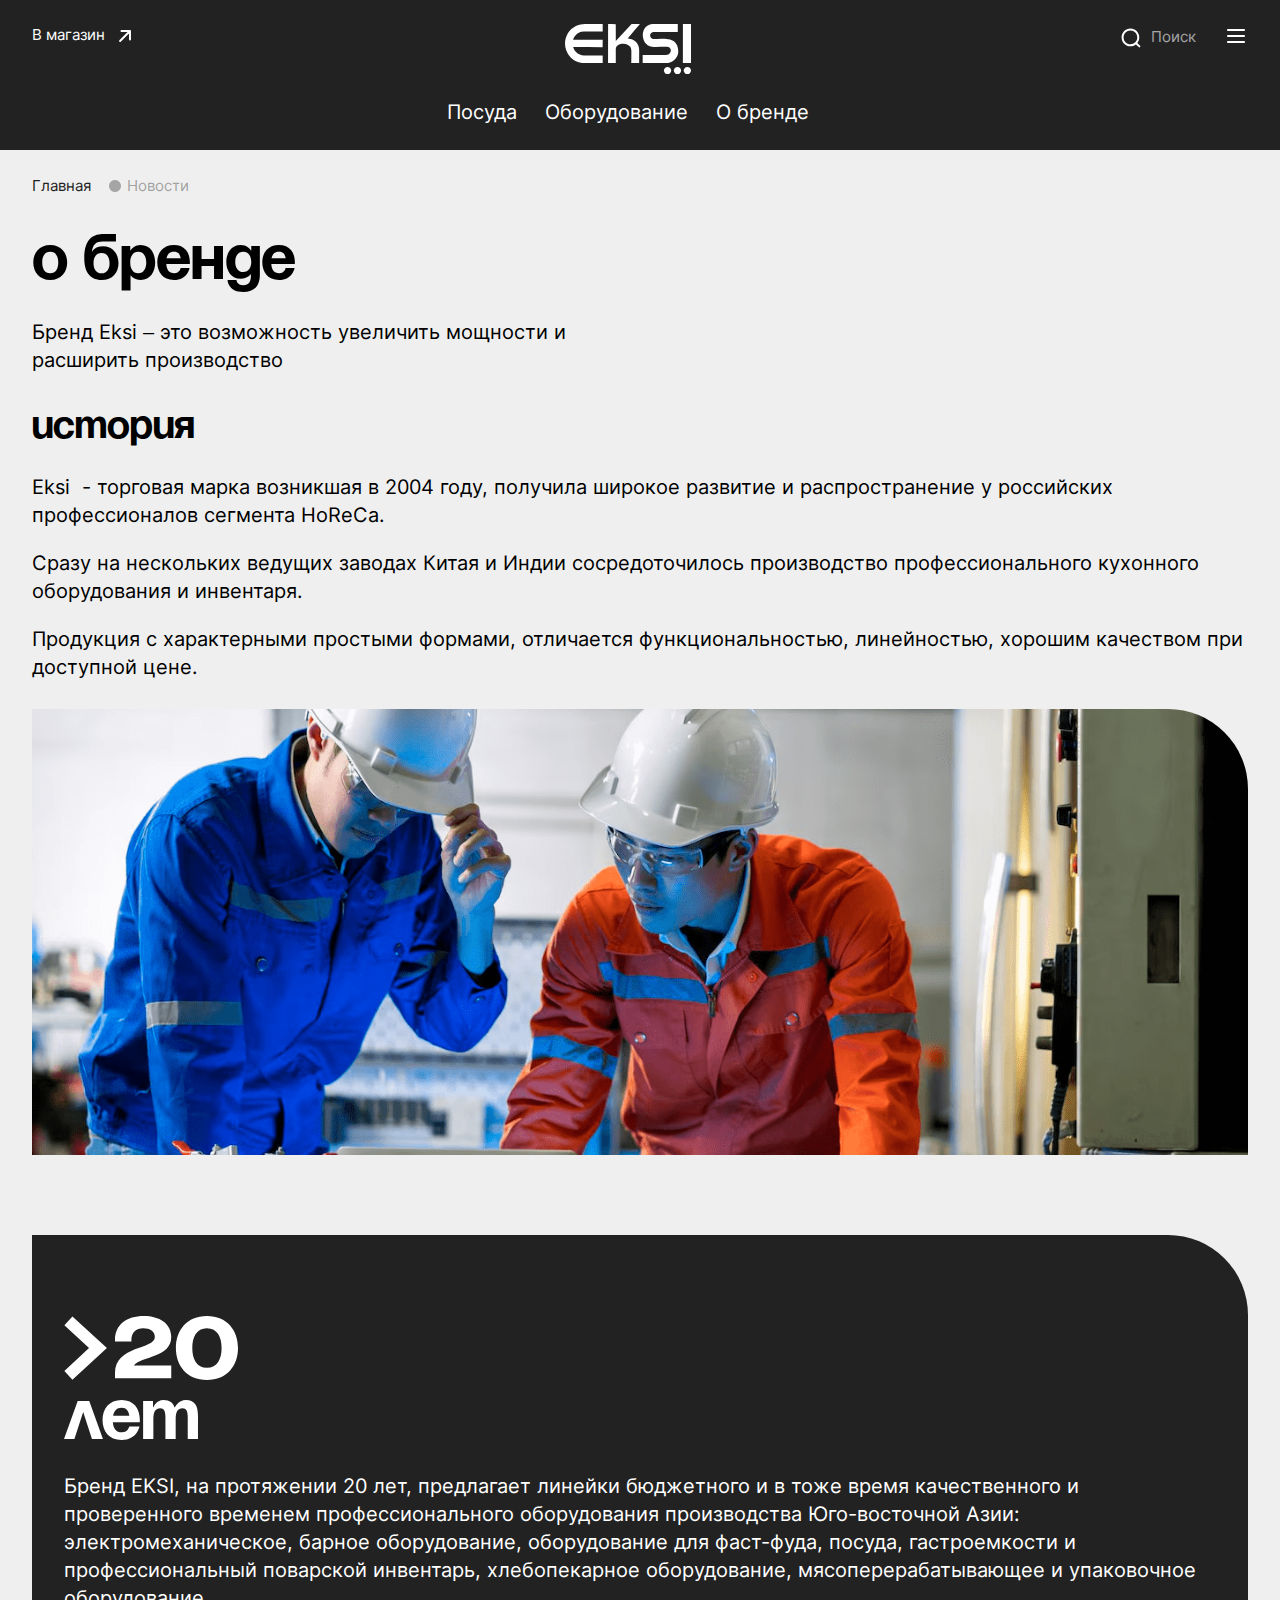
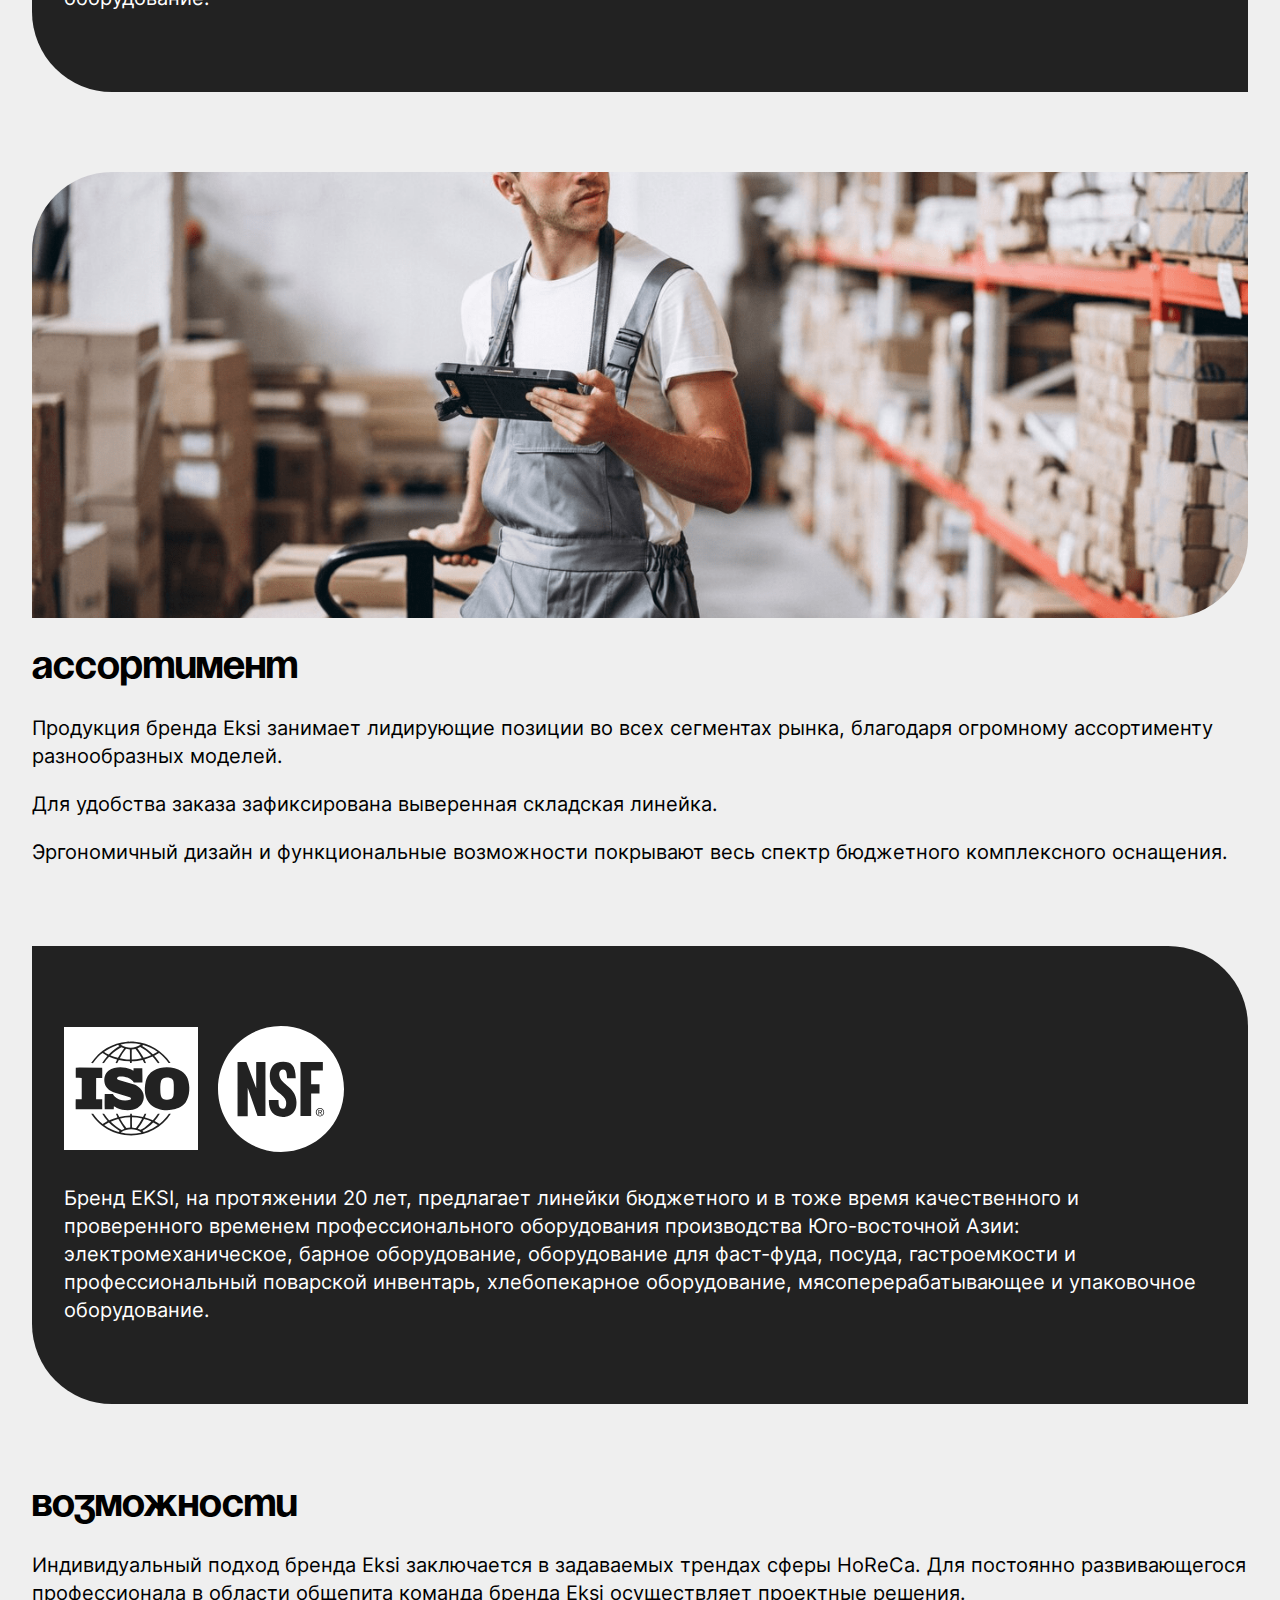
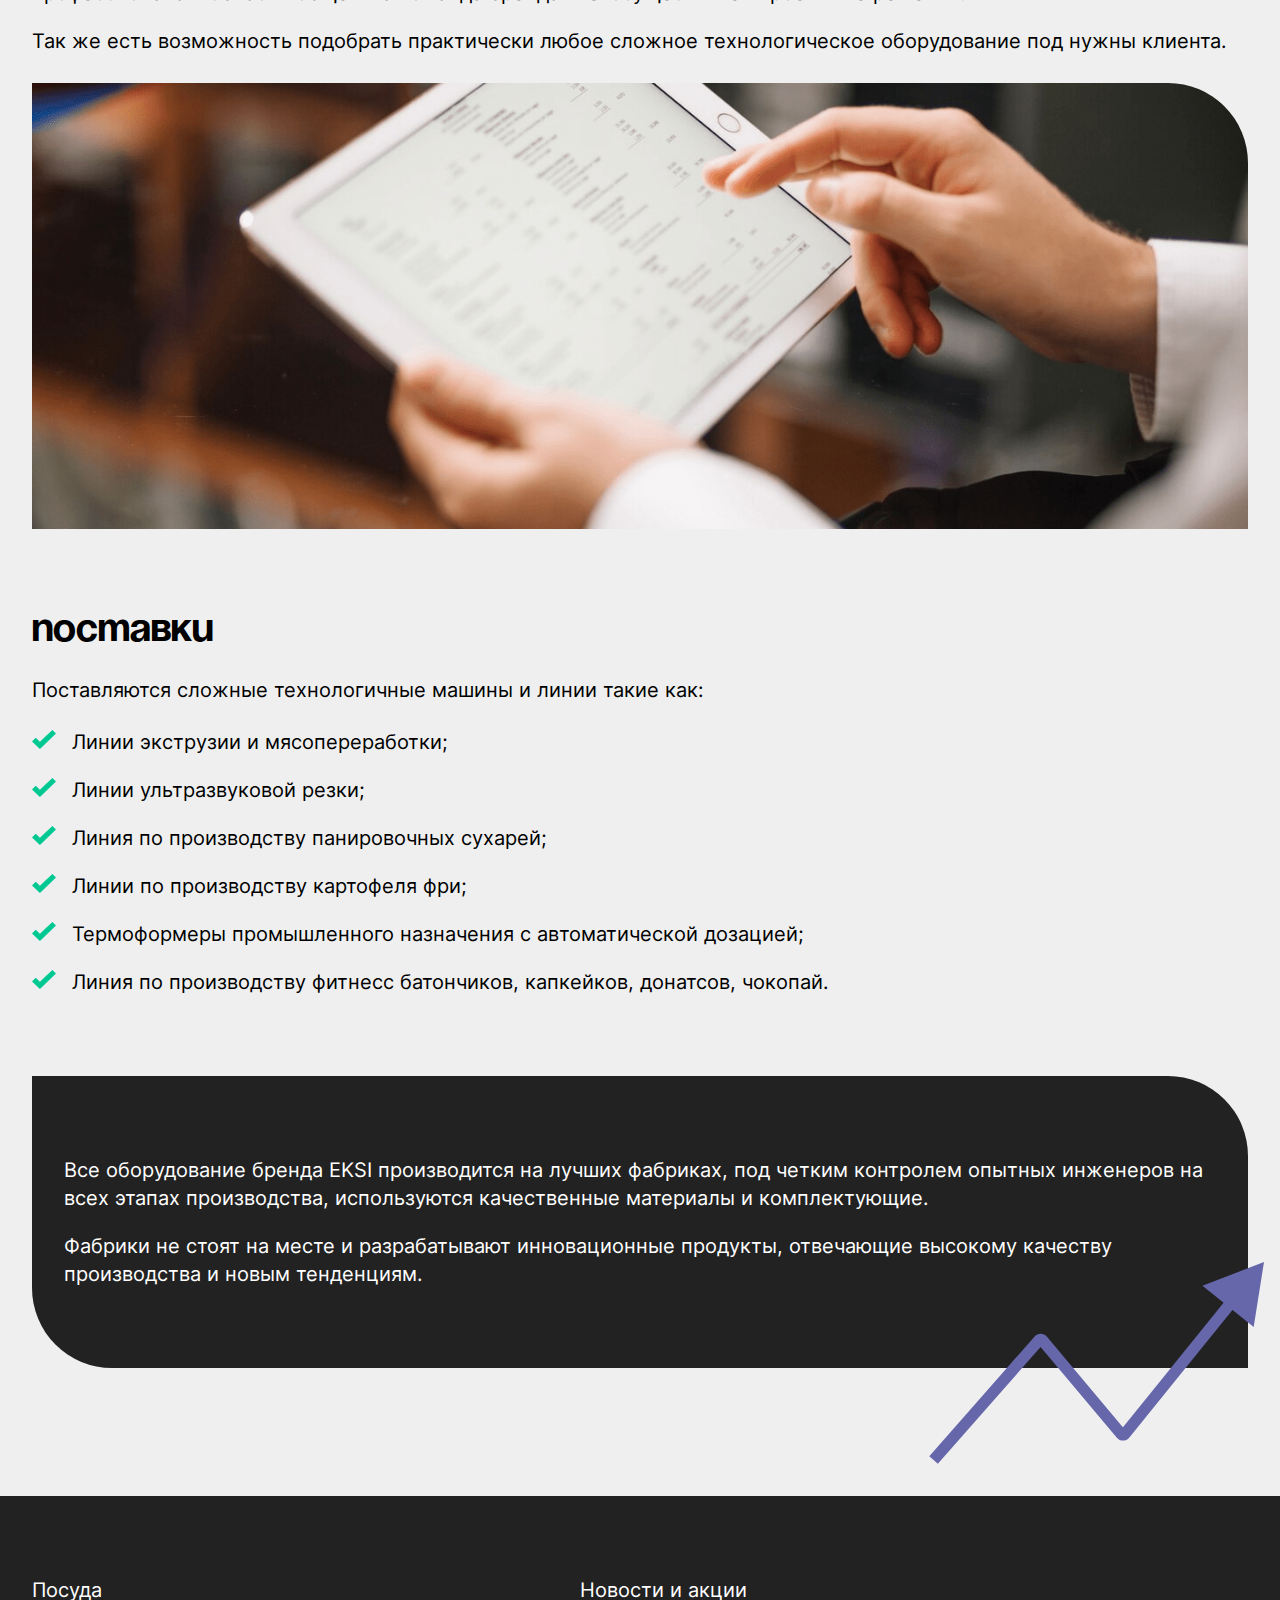
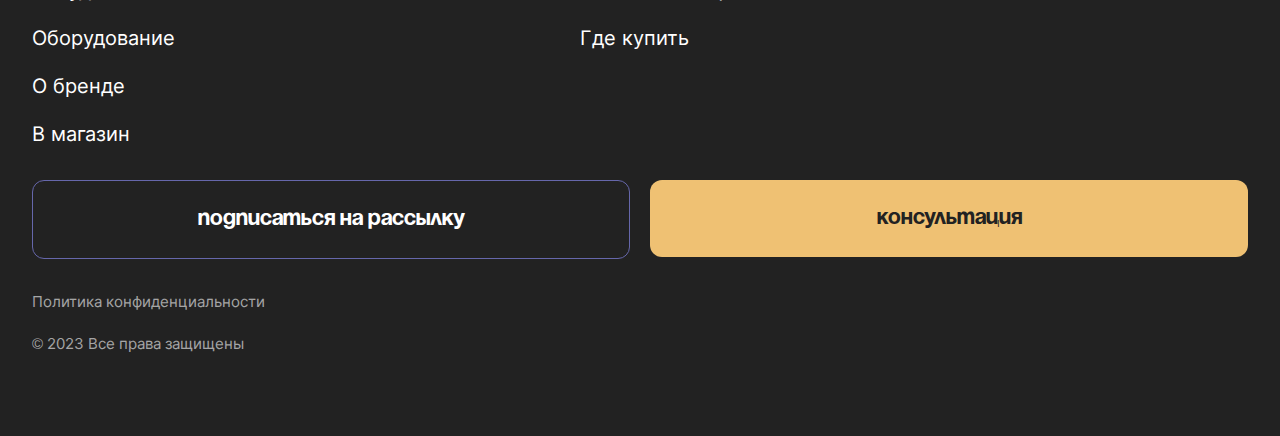
==== commit e3589ba3: "правки, поиск" ====
--- a/about-brand.html
+++ b/about-brand.html
@@ -62,7 +62,12 @@
     <div class="header__col-right">
       <div class="header__buttons-group">
         <button class="btn-reset header__search-button" data-open-search-layout>
-          <svg class="icon-fill" xmlns="http://www.w3.org/2000/svg" width="24" height="24" viewBox="0 0 24 24" fill="none">
+          <svg class="icon-fill"
+               xmlns="http://www.w3.org/2000/svg"
+               width="24"
+               height="24"
+               viewBox="0 0 24 24"
+               fill="none">
             <path fill-rule="evenodd"
                   clip-rule="evenodd"
                   d="M11.4401 4.6001C7.66247 4.6001 4.6001 7.66247 4.6001 11.4401C4.6001 15.2177 7.66247 18.2801 11.4401 18.2801C13.3027 18.2801 14.9914 17.5356 16.2249 16.328C16.2265 16.3264 16.2282 16.3247 16.2299 16.3231C17.4952 15.0818 18.2801 13.3526 18.2801 11.4401C18.2801 7.66247 15.2177 4.6001 11.4401 4.6001ZM18.3178 16.9942C19.5451 15.4764 20.2801 13.5441 20.2801 11.4401C20.2801 6.5579 16.3223 2.6001 11.4401 2.6001C6.5579 2.6001 2.6001 6.5579 2.6001 11.4401C2.6001 16.3223 6.5579 20.2801 11.4401 20.2801C13.4975 20.2801 15.3908 19.5772 16.8929 18.3985L19.7048 21.1188C20.1017 21.5028 20.7348 21.4923 21.1188 21.0954C21.5028 20.6985 21.4923 20.0654 21.0954 19.6814L18.3178 16.9942Z"
@@ -72,7 +77,12 @@
           <span class="caption d-mobile-none">Поиск</span>
         </button>
         <button class="header__burger btn-reset" aria-label="Open menu" data-menu-button>
-          <svg class="icon-fill" xmlns="http://www.w3.org/2000/svg" width="24" height="24" viewBox="0 0 24 24" fill="none">
+          <svg class="icon-fill"
+               xmlns="http://www.w3.org/2000/svg"
+               width="24"
+               height="24"
+               viewBox="0 0 24 24"
+               fill="none">
             <path fill-rule="evenodd"
                   clip-rule="evenodd"
                   d="M3 6C3 5.44772 3.44772 5 4 5H20C20.5523 5 21 5.44772 21 6C21 6.55228 20.5523 7 20 7H4C3.44772 7 3 6.55228 3 6ZM3 12C3 11.4477 3.44772 11 4 11H20C20.5523 11 21 11.4477 21 12C21 12.5523 20.5523 13 20 13H4C3.44772 13 3 12.5523 3 12ZM3 18C3 17.4477 3.44772 17 4 17H20C20.5523 17 21 17.4477 21 18C21 18.5523 20.5523 19 20 19H4C3.44772 19 3 18.5523 3 18Z"
@@ -87,7 +97,12 @@
       <div class="side-menu__top space-lg">
         <p class="heading-l">Меню</p>
         <button class="btn-reset side-menu__close" data-menu-close>
-          <svg class="icon-stroke" xmlns="http://www.w3.org/2000/svg" width="24" height="24" viewBox="0 0 24 24" fill="none">
+          <svg class="icon-stroke"
+               xmlns="http://www.w3.org/2000/svg"
+               width="24"
+               height="24"
+               viewBox="0 0 24 24"
+               fill="none">
             <path d="M20 4L4 20M20 20L4 4" stroke="#222222" stroke-width="2" stroke-linecap="round" />
           </svg>
         </button>
@@ -115,8 +130,16 @@
             <button class="btn-reset caption link text-dark" data-graph-path="consult">Получить консультацию</button>
             <a href="#" class="side-menu__mob-link link caption text-dark">
               В магазин
-              <svg class="icon-stroke" xmlns="http://www.w3.org/2000/svg" width="24" height="24" viewBox="0 0 24 24" fill="none">
-                <path d="M16.9284 17.0401L20.4016 20.4001M19.2816 11.4401C19.2816 15.77 15.7715 19.2801 11.4416 19.2801C7.11165 19.2801 3.60156 15.77 3.60156 11.4401C3.60156 7.11019 7.11165 3.6001 11.4416 3.6001C15.7715 3.6001 19.2816 7.11019 19.2816 11.4401Z" stroke="#222222" stroke-width="2" stroke-linecap="round"/>
+              <svg class="icon-stroke"
+                   xmlns="http://www.w3.org/2000/svg"
+                   width="24"
+                   height="24"
+                   viewBox="0 0 24 24"
+                   fill="none">
+                <path d="M16.9284 17.0401L20.4016 20.4001M19.2816 11.4401C19.2816 15.77 15.7715 19.2801 11.4416 19.2801C7.11165 19.2801 3.60156 15.77 3.60156 11.4401C3.60156 7.11019 7.11165 3.6001 11.4416 3.6001C15.7715 3.6001 19.2816 7.11019 19.2816 11.4401Z"
+                      stroke="#222222"
+                      stroke-width="2"
+                      stroke-linecap="round" />
               </svg>
             </a>
           </div>
@@ -460,7 +483,12 @@
       <div class="search-layout__top space-xl">
         <h3 class="heading-m">найдем всё</h3>
         <button class="btn-reset search-layout__close" data-search-layout-close>
-          <svg class="icon-stroke" xmlns="http://www.w3.org/2000/svg" width="24" height="24" viewBox="0 0 24 24" fill="none">
+          <svg class="icon-stroke"
+               xmlns="http://www.w3.org/2000/svg"
+               width="24"
+               height="24"
+               viewBox="0 0 24 24"
+               fill="none">
             <path d="M20 4L4 20M20 20L4 4" stroke="#222222" stroke-width="2" stroke-linecap="round" />
           </svg>
         </button>
@@ -469,20 +497,33 @@
       <div class="space-lg">
         <form action="">
           <div class="search-layout__form-group">
-            <input class="regular-input text-m-regular search-layout__input placeholder-primary" type="search" placeholder="Введите запрос">
-            <button class="btn-reset search-layout__search-button">
-              <svg class="icon-fill" xmlns="http://www.w3.org/2000/svg" width="24" height="25" viewBox="0 0 24 25" fill="none">
+            <input class="regular-input text-m-regular search-layout__input placeholder-primary"
+                   type="search"
+                   placeholder="Введите запрос"
+                   data-search-input>
+            <button class="btn-reset search-layout__search-button" type="submit">
+              <svg class="icon-fill"
+                   xmlns="http://www.w3.org/2000/svg"
+                   width="24"
+                   height="25"
+                   viewBox="0 0 24 25"
+                   fill="none">
                 <path fill-rule="evenodd"
                       clip-rule="evenodd"
                       d="M11.4416 5.09961C7.66393 5.09961 4.60156 8.16198 4.60156 11.9396C4.60156 15.7172 7.66393 18.7796 11.4416 18.7796C13.3042 18.7796 14.9929 18.0351 16.2263 16.8275C16.228 16.8259 16.2297 16.8242 16.2313 16.8226C17.4966 15.5813 18.2816 13.8521 18.2816 11.9396C18.2816 8.16198 15.2192 5.09961 11.4416 5.09961ZM18.3192 17.4937C19.5465 15.9759 20.2816 14.0436 20.2816 11.9396C20.2816 7.05741 16.3238 3.09961 11.4416 3.09961C6.55937 3.09961 2.60156 7.05741 2.60156 11.9396C2.60156 16.8218 6.55937 20.7796 11.4416 20.7796C13.499 20.7796 15.3923 20.0767 16.8944 18.898L19.7063 21.6183C20.1032 22.0023 20.7363 21.9918 21.1203 21.5949C21.5043 21.198 21.4938 20.5649 21.0969 20.1809L18.3192 17.4937Z"
                       fill="#222222" />
               </svg>
             </button>
+            <button class="search-layout__clear-button" type="button" data-clear-search>
+              <svg xmlns="http://www.w3.org/2000/svg" width="24" height="25" viewBox="0 0 24 25" fill="none">
+                <path d="M16 8.5L8 16.5M16 16.5L8 8.5" stroke="#EA435D" stroke-width="2" stroke-linecap="round" />
+              </svg>
+            </button>
           </div>
         </form>
       </div>
 
-      <div class="search-layout__result">
+      <div class="search-layout__result" data-search-result>
         <div class="search-layout__group">
           <p class="heading-xs">Категории</p>
           <ul class="search-layout__categories">
@@ -602,7 +643,7 @@
 
                 </div>
 
-                <a href="#" class="text-l-bold button-outlined text-dark">
+                <a href="search-result-category.html" class="text-l-bold button-outlined text-dark">
                   Смотреть все
                 </a>
               </div>
@@ -620,10 +661,10 @@
   <div class="container">
     <ul class="breadcrumbs">
       <li class="breadcrumbs__item">
-        <a href="/" class="breadcrumbs__link caption link">Главная</a>
+        <a href="/" class="breadcrumbs__link caption">Главная</a>
       </li>
-      <li class="breadcrumbs__item">
-        <a class="breadcrumbs__link caption breadcrumbs__link_active">Новости</a>
+      <li class="breadcrumbs__item breadcrumbs__item_active">
+        <span class="breadcrumbs__link caption">Новости</span>
       </li>
     </ul>
 
@@ -795,11 +836,19 @@
       </div>
       <p class="space-lg">Наши специалисты свяжутся с вами в течении одного рабочего дня и помогут с подбором оборудования для вашего предприятия</p>
 
-      <form action="" class="form">
+      <form action="" class="form" data-consult-form data-form-reset>
         <div class="form__inputs space-xl">
-          <input type="text" placeholder="Ваше имя" class="custom-input placeholder-primary text-m-regular">
-          <input type="email" placeholder="Email" class="custom-input placeholder-primary text-m-regular">
-          <input type="tel" placeholder="Телефон" class="custom-input placeholder-primary text-m-regular">
+          <div class="form__inputs-group">
+            <input name="name" type="text" placeholder="Ваше имя" class="custom-input placeholder-primary text-m-regular" data-input-name>
+          </div>
+
+          <div class="form__inputs-group">
+            <input name="email" type="email" placeholder="Email" class="custom-input placeholder-primary text-m-regular" data-input-email>
+          </div>
+
+          <div  class="form__inputs-group">
+            <input name="tel" type="tel" placeholder="Телефон" class="custom-input placeholder-primary text-m-regular" data-input-tel>
+          </div>
         </div>
         <div class="form__action">
           <div class="form__agreement">
@@ -831,10 +880,15 @@
 
       <p class="space-lg">Будьте в курсе свежих новостей и актуальных новинок!</p>
 
-      <form action="" class="form">
+      <form action="" class="form" data-subscribe-form data-form-reset>
         <div class="form__inputs space-xl">
-          <input type="text" placeholder="Ваше имя" class="custom-input placeholder-primary text-m-regular">
-          <input type="email" placeholder="Email" class="custom-input placeholder-primary text-m-regular">
+          <div class="form__inputs-group">
+            <input name="name" type="text" placeholder="Ваше имя" class="custom-input placeholder-primary text-m-regular" data-input-name>
+          </div>
+
+          <div class="form__inputs-group">
+            <input name="email" type="email" placeholder="Email" class="custom-input placeholder-primary text-m-regular" data-input-email>
+          </div>
         </div>
         <div class="form__action">
           <div class="form__agreement">
@@ -905,7 +959,9 @@
 
 <script type="text/javascript" src="./js/libs/swiper/swiper-bundle.min.js" defer></script>
 <script type="text/javascript" src="./js/libs/graph-modal/graph-modal.min.js"></script>
-<script type="text/javascript" src="./js/main.js"></script>
+<script type="text/javascript" src="./js/libs/validate/validate-js.min.js"></script>
+<script type="text/javascript" src="./js/libs/inputmask/inputmask.min.js"></script>
+<script type="text/javascript" src="./js/validate-form.js"></script>
 <script type="text/javascript" src="./js/menu.js"></script>
 <script type="text/javascript" src="./js/search.js"></script>
 <script type="text/javascript" src="./js/swipers.js"></script>
--- a/css/base.css
+++ b/css/base.css
@@ -109,3 +109,10 @@
   padding: 0;
   border: 0;
 }
+
+input[type="search"]::-webkit-search-decoration,
+input[type="search"]::-webkit-search-cancel-button,
+input[type="search"]::-webkit-search-results-button,
+input[type="search"]::-webkit-search-results-decoration {
+  display: none;
+}
--- a/css/style.css
+++ b/css/style.css
@@ -12,7 +12,6 @@
   --text--m-regular: 1.12rem;
   --label--s-bold: 1.25rem;
   --caption: 1rem;
-
 
   /*spaces */
   --space-none: 0rem;
@@ -146,7 +145,6 @@
   --bg-accent-hover: var(--purple-600);
   --bg-accent-active: var(--purple-700);
 
-
   /*bg-colors white */
   --bg-primary-white: var(--white-600);
   --bg-secondary-white: var(--white-main);
@@ -494,57 +492,60 @@
 
 .placeholder-primary::-webkit-input-placeholder { /* WebKit, Blink, Edge */
   color: var(--text-secondary);
-}
-.placeholder-primary:-moz-placeholder{ /* Mozilla Firefox 4 to 18 */
-  color:    var(--text-secondary);
   opacity: 1;
 }
 
-.placeholder-primary::-moz-placeholder{ /* Mozilla Firefox 19+ */
-  color:    var(--text-secondary);
+.placeholder-primary:-moz-placeholder { /* Mozilla Firefox 4 to 18 */
+  color: var(--text-secondary);
   opacity: 1;
 }
 
-.placeholder-primary:-ms-input-placeholder{ /* Internet Explorer 10-11 */
-  color:    var(--text-secondary);
+.placeholder-primary::-moz-placeholder { /* Mozilla Firefox 19+ */
+  color: var(--text-secondary);
   opacity: 1;
 }
 
-.placeholder-primary::-ms-input-placeholder{ /* Microsoft Edge */
-  color:    var(--text-secondary);
+.placeholder-primary:-ms-input-placeholder { /* Internet Explorer 10-11 */
+  color: var(--text-secondary);
   opacity: 1;
 }
 
-.placeholder-primary::placeholder{ /* Most modern browsers support this now. */
-  color:    var(--text-secondary);
+.placeholder-primary::-ms-input-placeholder { /* Microsoft Edge */
+  color: var(--text-secondary);
   opacity: 1;
 }
 
+.placeholder-primary::placeholder { /* Most modern browsers support this now. */
+  color: var(--text-secondary);
+  opacity: 1;
+}
+
 .placeholder-primary::-webkit-input-placeholder:hover { /* WebKit, Blink, Edge */
-  color:    var(--text-primary);
-}
+  color: var(--text-primary);
+}
+
 .placeholder-primary:-moz-placeholder:hover { /* Mozilla Firefox 4 to 18 */
-  color:    var(--text-primary);
+  color: var(--text-primary);
   opacity: 1;
 }
 
 .placeholder-primary::-moz-placeholder:hover { /* Mozilla Firefox 19+ */
-  color:    var(--text-primary);
+  color: var(--text-primary);
   opacity: 1;
 }
 
 .placeholder-primary:-ms-input-placeholder:hover { /* Internet Explorer 10-11 */
-  color:    var(--text-primary);
+  color: var(--text-primary);
   opacity: 1;
 }
 
 .placeholder-primary::-ms-input-placeholder:hover { /* Microsoft Edge */
-  color:    var(--text-primary);
+  color: var(--text-primary);
   opacity: 1;
 }
 
 .placeholder-primary::placeholder:hover { /* Most modern browsers support this now. */
-  color:    var(--text-primary);
+  color: var(--text-primary);
   opacity: 1;
 }
 
@@ -598,8 +599,6 @@
   white-space: nowrap;
 }
 
-
-
 .heading-width {
   max-width: 46rem;
 }
@@ -649,6 +648,7 @@
     color: var(--text-accent-active);
     border-color: var(--bg-accent-active);
   }
+
   .link:hover {
     color: var(--text-accent-hover);
   }
@@ -707,7 +707,6 @@
     height: 3.5rem;
   }
 }
-
 
 /* breadcrumbs */
 
@@ -735,29 +734,30 @@
   width: 1.5rem;
   height: 1.5rem;
   background-image: url("data:image/svg+xml;charset=UTF-8,%3csvg xmlns='http://www.w3.org/2000/svg' width='24' height='24' viewBox='0 0 24 24' fill='none'%3e%3cpath d='M15 12C15 13.6569 13.6569 15 12 15C10.3431 15 9 13.6569 9 12C9 10.3431 10.3431 9 12 9C13.6569 9 15 10.3431 15 12Z' fill='%23222222' stroke='%23222222' stroke-width='6'/%3e%3c/svg%3e");
-  margin: 0 var(--space-xxs);
   transition: var(--transition);
 }
 
-.breadcrumbs__item:has(.breadcrumbs__link_active)::before {
+.breadcrumbs__item.breadcrumbs__item_active::before {
   background-image: url("data:image/svg+xml;charset=UTF-8,%3csvg xmlns='http://www.w3.org/2000/svg' width='24' height='24' viewBox='0 0 24 24' fill='none'%3e%3cpath d='M18 12C18 15.3137 15.3137 18 12 18C8.68629 18 6 15.3137 6 12C6 8.68629 8.68629 6 12 6C15.3137 6 18 8.68629 18 12Z' fill='%23222222' fill-opacity='0.2'/%3e%3cpath d='M15 12C15 13.6569 13.6569 15 12 15C10.3431 15 9 13.6569 9 12C9 10.3431 10.3431 9 12 9C13.6569 9 15 10.3431 15 12Z' stroke='%23222222' stroke-opacity='0.2' stroke-width='6'/%3e%3c/svg%3e");
 }
 
 @media (hover: hover), (-ms-high-contrast: none) {
-  .breadcrumbs__link:not(.breadcrumbs__link_active):hover {
+  .breadcrumbs__item:not(.breadcrumbs__item_active) .breadcrumbs__link:hover {
     color: var(--text-accent-hover);
   }
 
-  .breadcrumbs__item:has(.breadcrumbs__link:not(.breadcrumbs__link_active)):hover::before {
+  .breadcrumbs__item:hover::before {
     background-image: url("data:image/svg+xml;charset=UTF-8,%3csvg xmlns='http://www.w3.org/2000/svg' width='24' height='24' viewBox='0 0 24 24' fill='none'%3e%3cpath d='M15 12C15 13.6569 13.6569 15 12 15C10.3431 15 9 13.6569 9 12C9 10.3431 10.3431 9 12 9C13.6569 9 15 10.3431 15 12Z' fill='%236264C4FF' stroke='%236264C4FF' stroke-width='6'/%3e%3c/svg%3e");
   }
-}
-
-
-.breadcrumbs__link_active {
+
+  .breadcrumbs__item_active:hover::before {
+    background-image: url("data:image/svg+xml;charset=UTF-8,%3csvg xmlns='http://www.w3.org/2000/svg' width='24' height='24' viewBox='0 0 24 24' fill='none'%3e%3cpath d='M18 12C18 15.3137 15.3137 18 12 18C8.68629 18 6 15.3137 6 12C6 8.68629 8.68629 6 12 6C15.3137 6 18 8.68629 18 12Z' fill='%23222222' fill-opacity='0.2'/%3e%3cpath d='M15 12C15 13.6569 13.6569 15 12 15C10.3431 15 9 13.6569 9 12C9 10.3431 10.3431 9 12 9C13.6569 9 15 10.3431 15 12Z' stroke='%23222222' stroke-opacity='0.2' stroke-width='6'/%3e%3c/svg%3e");
+  }
+}
+
+.breadcrumbs__item_active .breadcrumbs__link {
   color: var(--text-disabled);
 }
-
 
 /* checkbox */
 
@@ -768,7 +768,7 @@
   cursor: pointer;
 }
 
-.custom-checkbox>input {
+.custom-checkbox > input {
   position: absolute;
   z-index: -1;
   opacity: 0;
@@ -777,14 +777,14 @@
 }
 
 /* для элемента label, связанного с .custom-checkbox */
-.custom-checkbox>span {
+.custom-checkbox > span {
   display: inline-flex;
 
   user-select: none;
 }
 
 /* создание в label псевдоэлемента before со следующими стилями */
-.custom-checkbox>span::before {
+.custom-checkbox > span::before {
   content: '';
   display: inline-block;
   width: 1.5rem;
@@ -801,52 +801,51 @@
 }
 
 /* стили при наведении курсора на checkbox */
-.custom-checkbox>input:not(:disabled):not(:checked)+span:hover::before {
+.custom-checkbox > input:not(:disabled):not(:checked) + span:hover::before {
   border: 2px solid var(--text-accent-hover);
 }
 
-.custom-checkbox:not(.custom-checkbox_form)>input:not(:disabled):hover+span {
+.custom-checkbox:not(.custom-checkbox_form) > input:not(:disabled):hover + span {
   color: var(--text-accent-hover);
 }
 
 /* стили для активного чекбокса (при нажатии на него) */
-.custom-checkbox>input:not(:disabled):active+span::before {
+.custom-checkbox > input:not(:disabled):active + span::before {
   /*border-color: var(--secondary);*/
 }
 
 /* стили для чекбокса, находящегося в фокусе */
-.custom-checkbox>input:focus+span::before {
+.custom-checkbox > input:focus + span::before {
 
 }
 
 /* стили для чекбокса, находящегося в фокусе и не находящегося в состоянии checked */
-.custom-checkbox>input:focus:not(:checked)+span::before {
+.custom-checkbox > input:focus:not(:checked) + span::before {
   /*border-color: var(--secondary);*/
 }
 
 /* стили для чекбокса, находящегося в состоянии checked */
-.custom-checkbox>input:checked+span::before {
+.custom-checkbox > input:checked + span::before {
   /* border-color: var(--secondary);*/
   background-image: url("data:image/svg+xml;charset=UTF-8,%3csvg xmlns='http://www.w3.org/2000/svg' width='16' height='13' viewBox='0 0 16 13' fill='none'%3e%3cpath fill-rule='evenodd' clip-rule='evenodd' d='M16 2.74048L5.28151 13L0 7.94467L2.45484 5.53756L5.28151 8.2432L13.5452 0.333374L16 2.74048Z' fill='%23595BDE'/%3e%3c/svg%3e");
 }
 
 /* стили для чекбокса, находящегося в состоянии disabled */
-.custom-checkbox>input:disabled+span::before {
+.custom-checkbox > input:disabled + span::before {
   /* border-color: var(--grey-medium);*/
 }
 
-.custom-checkbox>input:disabled+span {
+.custom-checkbox > input:disabled + span {
   /*color: var(--grey-medium);*/
 }
 
-.custom-checkbox>input.disabled::after {
+.custom-checkbox > input.disabled::after {
   /* border-color: var(--grey-medium);*/
 }
 
-.custom-checkbox>input.disabled:checked::before {
+.custom-checkbox > input.disabled:checked::before {
   /* border-color: var(--grey-medium);*/
 }
-
 
 /* radio */
 
@@ -855,7 +854,7 @@
   cursor: pointer;
 }
 
-.custom-radio>input {
+.custom-radio > input {
   position: absolute;
   z-index: -1;
   opacity: 0;
@@ -864,14 +863,14 @@
 }
 
 /* для элемента label связанного с .custom-radio */
-.custom-radio>span {
+.custom-radio > span {
   display: inline-flex;
   align-items: center;
   user-select: none;
 }
 
 /* создание в label псевдоэлемента  before со следующими стилями */
-.custom-radio>span::before {
+.custom-radio > span::before {
   content: '';
   display: inline-block;
   width: 1.5rem;
@@ -888,49 +887,47 @@
 }
 
 /* стили при наведении курсора на радио */
-.custom-radio>input:not(:disabled):not(:checked)+span:hover::before {
+.custom-radio > input:not(:disabled):not(:checked) + span:hover::before {
   border: 2px solid var(--text-accent-hover);
 }
 
-.custom-radio>input:not(:disabled):hover+span {
+.custom-radio > input:not(:disabled):hover + span {
   color: var(--text-accent-hover);
 }
 
-
 /* стили для активной радиокнопки (при нажатии на неё) */
-.custom-radio>input:not(:disabled):active+span::before {
+.custom-radio > input:not(:disabled):active + span::before {
   /* border-color: var(--secondary);*/
 }
 
 /* стили для радиокнопки, находящейся в фокусе */
-.custom-radio>input:focus+span::before {
+.custom-radio > input:focus + span::before {
   /*border-color: var(--secondary);*/
 }
 
 /* стили для радиокнопки, находящейся в фокусе и не находящейся в состоянии checked */
-.custom-radio>input:focus:not(:checked)+span::before {
+.custom-radio > input:focus:not(:checked) + span::before {
 
 }
 
 /* стили для радиокнопки, находящейся в состоянии checked */
-.custom-radio>input:checked+span::before {
+.custom-radio > input:checked + span::before {
   /*border-color: var(--secondary);*/
   background-image: url("data:image/svg+xml;charset=UTF-8,%3csvg xmlns='http://www.w3.org/2000/svg' width='16' height='16' viewBox='0 0 16 16' fill='none'%3e%3ccircle cx='8' cy='8' r='6' fill='%23595BDE'/%3e%3c/svg%3e");
 }
 
-.custom-radio>input:checked+span {
+.custom-radio > input:checked + span {
   color: var(--text-accent-hover);
 }
 
 /* стили для радиокнопки, находящейся в состоянии disabled */
-.custom-radio>input:disabled+span::before {
-
-}
-
-.custom-radio>input:disabled+span {
-
-}
-
+.custom-radio > input:disabled + span::before {
+
+}
+
+.custom-radio > input:disabled + span {
+
+}
 
 /* header */
 
@@ -1172,10 +1169,13 @@
   position: relative;
 }
 
-.search-layout__input {
-
-}
-
+.search-layout__input::placeholder {
+  transition: var(--transition);
+}
+
+.search-layout__input:hover::placeholder {
+  color: var(--text-primary);
+}
 
 .search-layout__buttons-group {
   display: flex;
@@ -1186,6 +1186,12 @@
 .search-layout__search-button {
   position: absolute;
   right: 20px;
+  top: 25px;
+}
+
+.search-layout__clear-button {
+  position: absolute;
+  right: 50px;
   top: 25px;
 }
 
@@ -1345,6 +1351,7 @@
 
 .intro__preloader {
   max-height: 64px;
+  margin-right: -7px;
 }
 
 .intro__swiper-group {
@@ -1372,6 +1379,10 @@
   display: flex;
   flex-direction: column;
   flex-grow: 1;
+}
+
+.intro__swiper-nav {
+  margin-top: auto;
 }
 
 .intro__slide-caption {
@@ -1476,16 +1487,15 @@
   width: 0;
   height: 100%;
   background: var(--white-main);
-  /*background-image: url("../img/icons/arrow-intro.svg");*/
   content: "";
 }
 
 .progress.animate .progress__bar:after {
   transition: width linear;
   width: 100%;
-  transition-duration: 7.5s;
-}
-
+  transition-duration: 5.5s;
+  transition-delay: 3s;
+}
 
 .intro__bottom {
   opacity: 0;
@@ -1530,11 +1540,11 @@
 }
 
 .intro__swiper .intro__bottom.animate .intro__swiper-next-square {
-  animation: fadeInUpSD 1s both 7.5s;
+  animation: fadeInUpSD 1s both 8.5s;
 }
 
 .intro__swiper .intro__bottom.animate .intro__swiper-next-text {
-  animation: fadeInUpSD 1s both 8s;
+  animation: fadeInUpSD 1s both 9s;
 }
 
 @media (max-width: 727px) {
@@ -1674,12 +1684,15 @@
   border-radius: 0 0 0 var(--radius-lg);
 }
 
+.decision-swiper__img {
+  max-height: 21.75rem;
+}
+
 @media (hover: hover), (-ms-high-contrast: none) {
   .decision-swiper__slide:hover {
     background: var(--bg-accent-hover);
   }
 }
-
 
 @media (max-width: 1280px) {
   .decision-swiper {
@@ -1694,7 +1707,7 @@
 
 @media (max-width: 727px) {
   .decision-swiper {
-   height: auto;
+    height: auto;
   }
 }
 
@@ -1870,7 +1883,6 @@
   }
 }
 
-
 @media (max-width: 1280px) {
   .product-card__img-wrap img {
     width: 15.8rem;
@@ -2154,7 +2166,6 @@
   }
 
 }
-
 
 .catalog-card__img-wrap {
   height: 16.75rem;
@@ -2215,6 +2226,7 @@
   .catalog-card__img-wrap {
     height: 14.6rem;
   }
+
   .catalog__grid-simple {
     grid-template-columns: repeat(1, 1fr);
   }
@@ -2531,7 +2543,6 @@
   }
 }
 
-
 .dropdown-sort input::-webkit-input-placeholder { /* WebKit, Blink, Edge */
   color: #333333;
 }
@@ -2638,11 +2649,9 @@
   background: var(--bg-secondary-white);
 }
 
-
 .pagination__link svg path {
   transition: var(--transition);
 }
-
 
 @media (hover: hover), (-ms-high-contrast: none) {
   .pagination__link:not(.pagination__link_active):hover {
@@ -2657,7 +2666,6 @@
     fill: var(--bg-accent-hover);
   }
 }
-
 
 /* range slider */
 /* Chrome, Safari, Edge, Opera */
@@ -2906,8 +2914,6 @@
   }
 }
 
-
-
 /* product card slider */
 .slider_product .swiper {
   width: 100%;
@@ -3067,7 +3073,7 @@
 
   .slider_product .slider__images {
     order: -1;
-    height: auto;
+    height: 16.5rem;
     max-width: 100%;
   }
 
@@ -3088,8 +3094,8 @@
   }
 
   .slider_product .slider__thumbs .swiper-slide {
-   /* max-width: 3.75rem;
-    width: 100%;*/
+    /* max-width: 3.75rem;
+     width: 100%;*/
   }
 
   .slider_product .slider__thumbs .slider__image-wrap {
@@ -3655,7 +3661,6 @@
   }
 }
 
-
 /* modals */
 .graph-modal__container_custom {
   width: 39.25rem;
@@ -3697,13 +3702,19 @@
   gap: var(--space-md);
 }
 
+.form__inputs-group {
+  display: flex;
+  flex-direction: column;
+  gap: var(--space-xxxs);
+}
+
 .custom-input {
   padding: var(--space-sm) var(--space-md);
   width: 100%;
   max-width: 100%;
   border-radius: var(--radius-xs);
   background: var(--bg-primary-white);
-  color: var(--text-secondary);
+  color: var(--text-primary);
 }
 
 .custom-input::placeholder {
@@ -3725,6 +3736,27 @@
   gap: var(--space-xs)
 }
 
+input.just-validate-success-field {
+  /*outline: 2px solid var(--text-success-active);*/
+  background-image: url("data:image/svg+xml;charset=UTF-8,%3csvg xmlns='http://www.w3.org/2000/svg' width='24' height='24' viewBox='0 0 24 24' fill='none'%3e%3cpath d='M15.142 9.98299L10.875 14.25L9.42049 12.7955M12 3C7.02944 3 3 7.02944 3 12C3 16.9706 7.02944 21 12 21C16.9706 21 21 16.9706 21 12C21 7.02944 16.9706 3 12 3Z' stroke='%2300C893' stroke-width='2' stroke-linecap='round' stroke-linejoin='round'/%3e%3c/svg%3e") !important;
+  background-position: right calc(.8em + .1875rem) center;
+  background-repeat: no-repeat;
+  background-size: calc(.75em + .375rem) calc(.75em + .375rem);
+}
+
+.input.just-validate-error-field {
+  background-image: url("data:image/svg+xml;charset=UTF-8,%3csvg xmlns='http://www.w3.org/2000/svg' width='24' height='24' viewBox='0 0 24 24' fill='none'%3e%3cpath d='M12 12V7.5M12 15.3354V15.375M21 12C21 16.9706 16.9706 21 12 21C7.02944 21 3 16.9706 3 12C3 7.02944 7.02944 3 12 3C16.9706 3 21 7.02944 21 12Z' stroke='%23EA435D' stroke-width='2' stroke-linecap='round' stroke-linejoin='round'/%3e%3c/svg%3e");
+  background-position: right calc(.8em + .1875rem) center;
+  background-repeat: no-repeat;
+  background-size: calc(.75em + .375rem) calc(.75em + .375rem);
+}
+
+.form .just-validate-error-label {
+  font-size: 12px;
+  line-height: 16px;
+  color: var(--text-critical) !important;
+}
+
 @media (max-width: 1280px) {
   .form__action {
     flex-direction: column;
@@ -3734,7 +3766,6 @@
     align-self: flex-end;
   }
 }
-
 
 @media (max-width: 727px) {
   .graph-modal__container_custom {
@@ -3742,9 +3773,6 @@
     width: 100%;
   }
 }
-
-
-
 
 /*
 
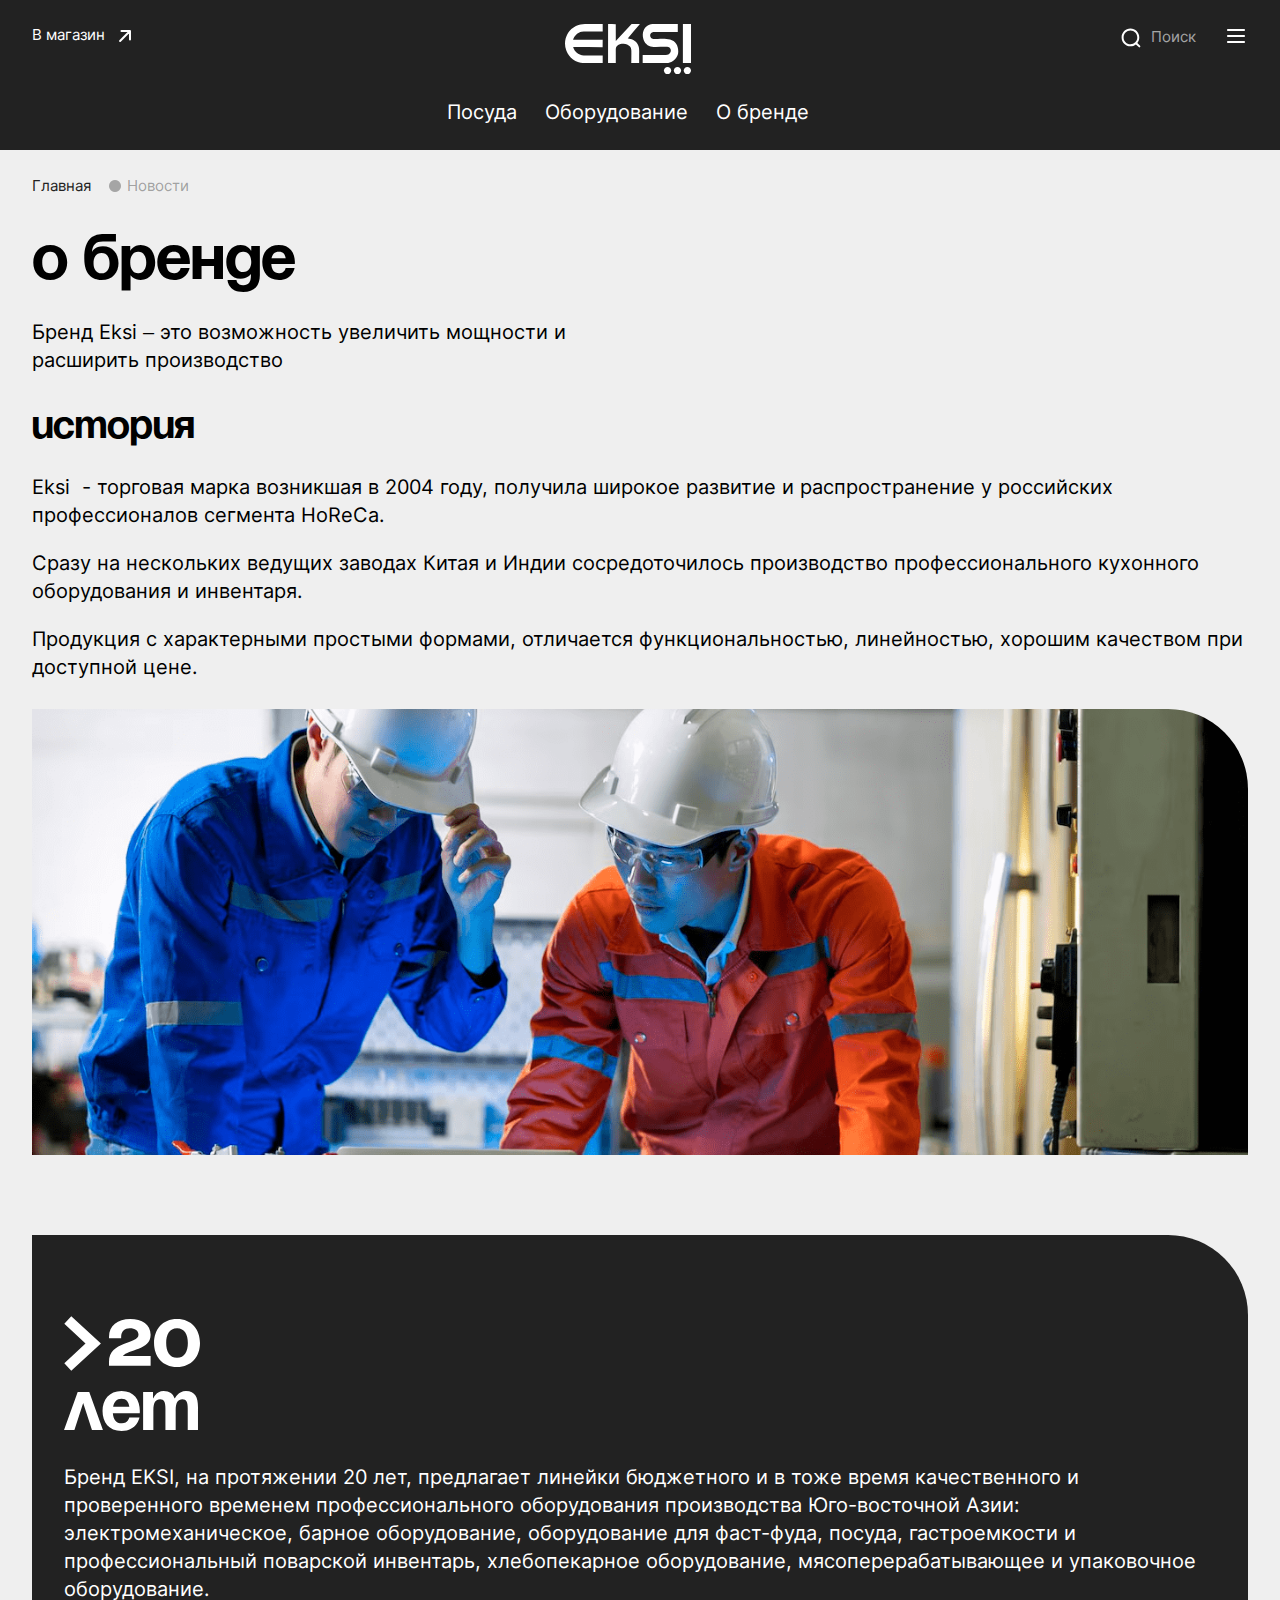
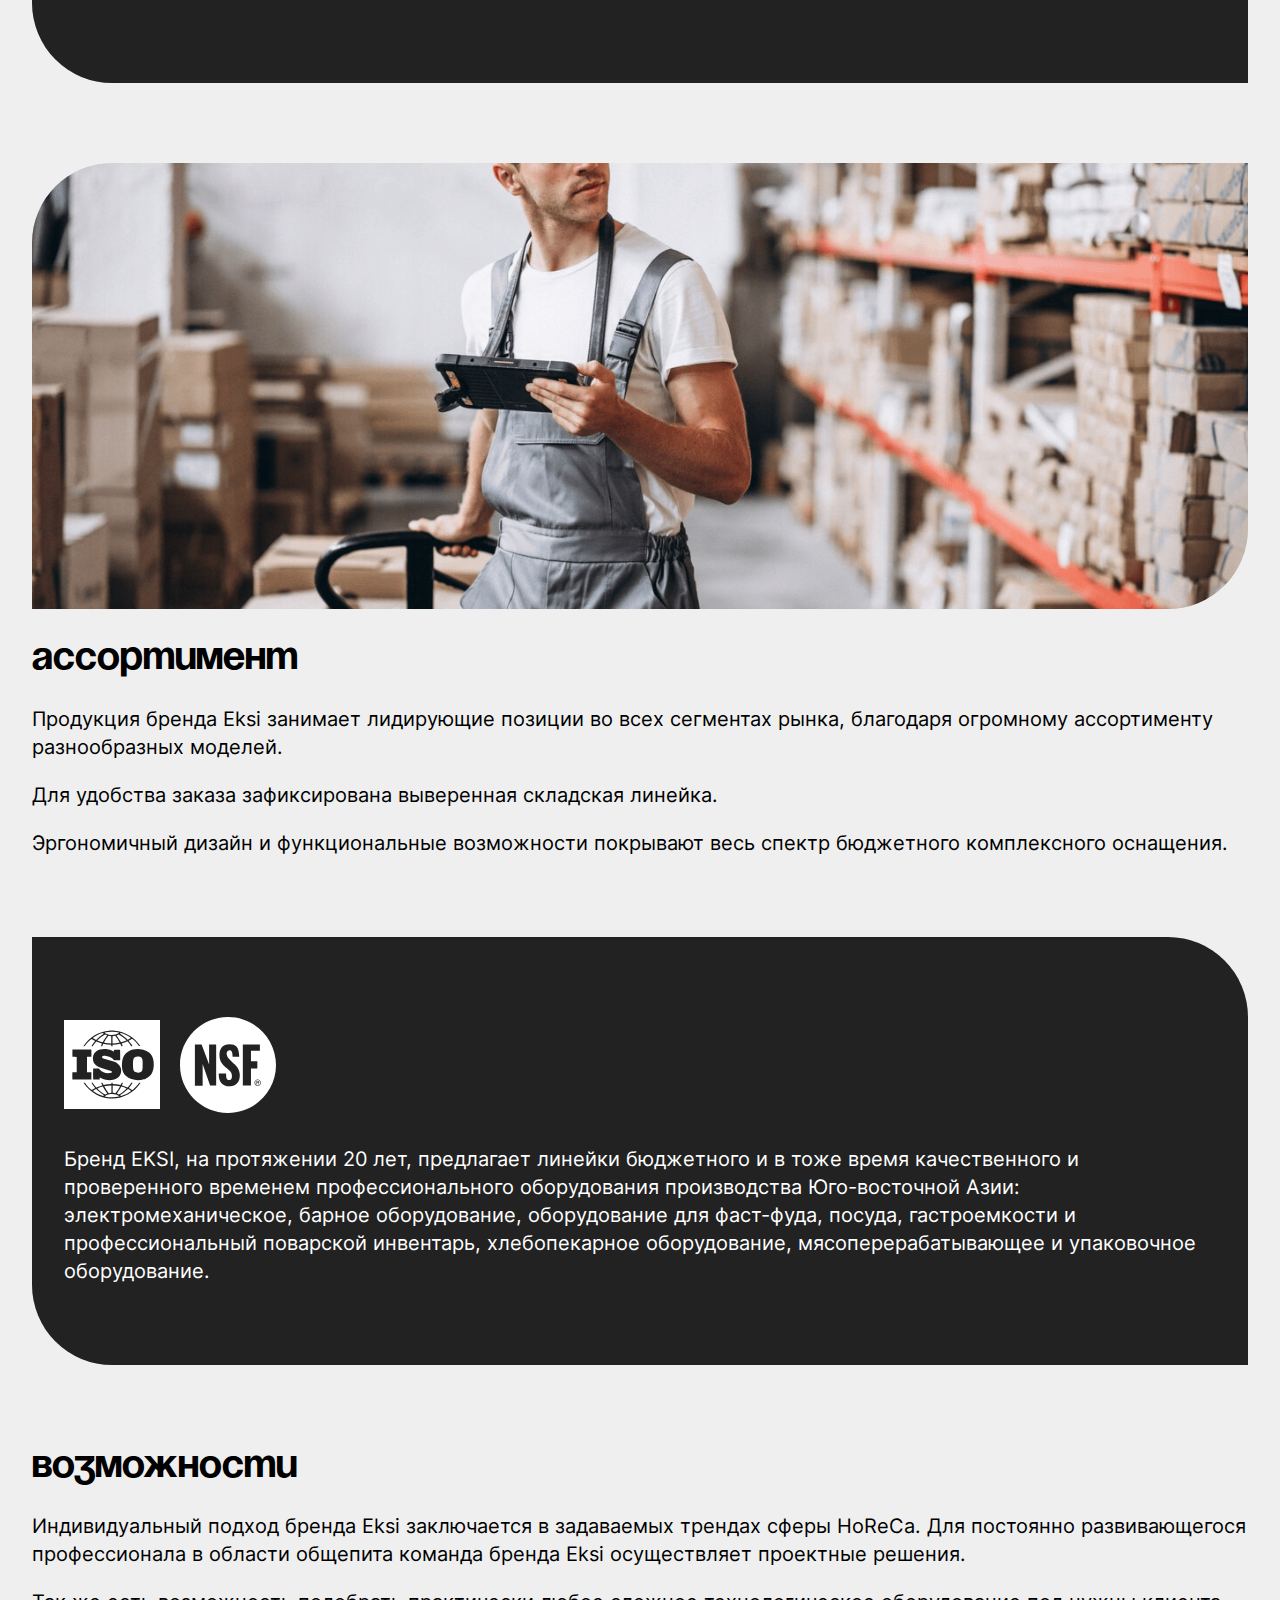
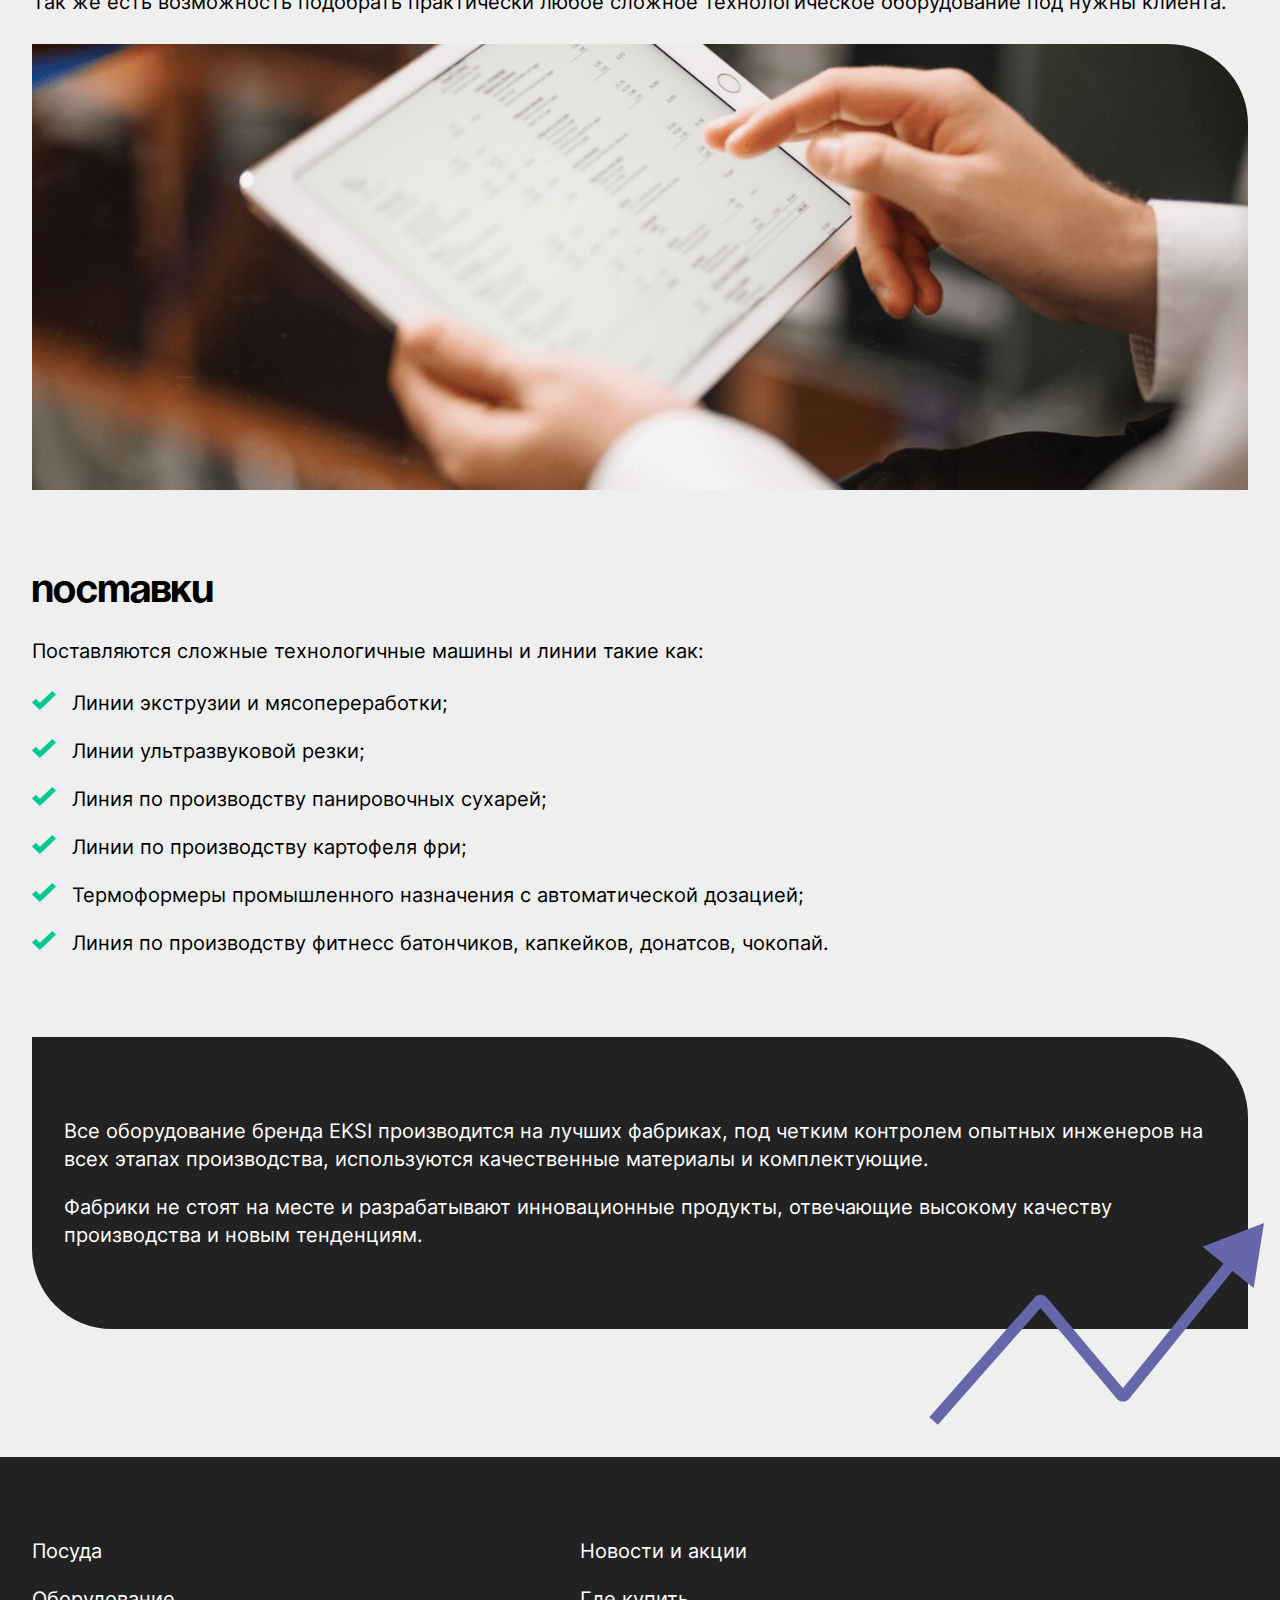
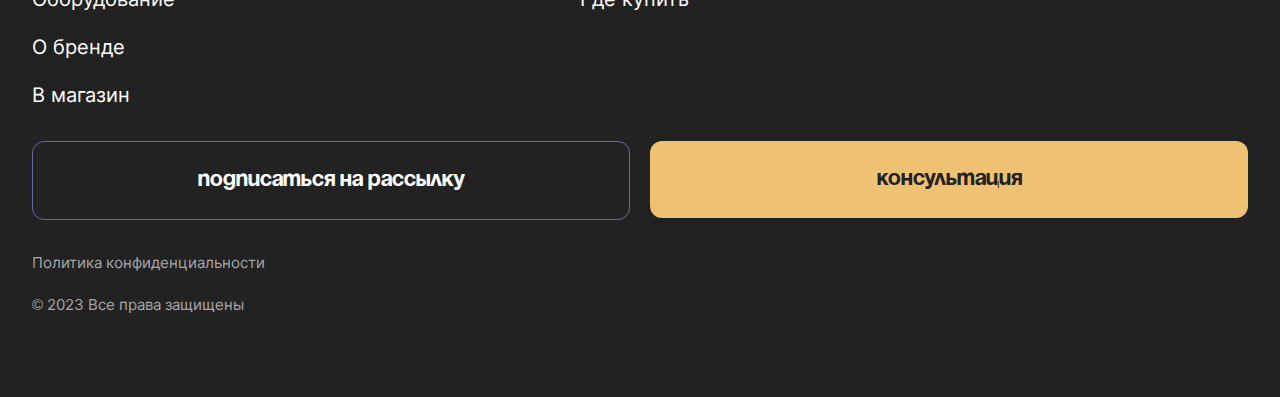
==== commit c7780cad: "правки, поиск" ====
--- a/about-brand.html
+++ b/about-brand.html
@@ -95,7 +95,7 @@
 
     <div class="side-menu animate__animated animate__fadeIn" data-menu>
       <div class="side-menu__top space-lg">
-        <p class="heading-l">Меню</p>
+        <p class="heading-m">Меню</p>
         <button class="btn-reset side-menu__close" data-menu-close>
           <svg class="icon-stroke"
                xmlns="http://www.w3.org/2000/svg"
@@ -146,7 +146,7 @@
         </div>
       </div>
 
-      <!--Основное меню -->
+      <!--Основное меню с кнопками для перехода в подменю со ссылками -->
       <div class="side-menu__level-1 animate__animated animate__fadeIn" data-level-1>
 
         <div class="side-menu__wrapper">
@@ -221,7 +221,7 @@
       </div>
 
       <!--Подменю со ссылками на категории -->
-      <div id="1" class="side-menu__wrapper side-menu__wrapper_level-2" data-level-2>
+      <div id="1" class="side-menu__wrapper side-menu__level-2" data-level-2>
         <div class="side-menu__group">
           <p class="heading-s space-sm">Тепловое Оборудование</p>
           <ul class="side-menu__list">
@@ -299,7 +299,7 @@
           Назад
         </button>
       </div>
-      <div id="2" class="side-menu__wrapper side-menu__wrapper_level-2" data-level-2>
+      <div id="2" class="side-menu__wrapper side-menu__level-2" data-level-2>
         <div class="side-menu__group">
           <p class="heading-s space-sm">Тепловое Оборудование2</p>
           <ul class="side-menu__list">
@@ -328,7 +328,7 @@
           Назад
         </button>
       </div>
-      <div id="3" class="side-menu__wrapper side-menu__wrapper_level-2" data-level-2>
+      <div id="3" class="side-menu__wrapper side-menu__level-2" data-level-2>
         <div class="side-menu__group">
           <p class="heading-s space-sm">Тепловое Оборудование 3</p>
           <ul class="side-menu__list">
@@ -357,7 +357,7 @@
           Назад
         </button>
       </div>
-      <div id="4" class="side-menu__wrapper side-menu__wrapper_level-2" data-level-2>
+      <div id="4" class="side-menu__wrapper side-menu__level-2" data-level-2>
         <div class="side-menu__group">
           <p class="heading-s space-sm">Тепловое Оборудование 4</p>
           <ul class="side-menu__list">
@@ -386,7 +386,7 @@
           Назад
         </button>
       </div>
-      <div id="5" class="side-menu__wrapper side-menu__wrapper_level-2" data-level-2>
+      <div id="5" class="side-menu__wrapper side-menu__level-2" data-level-2>
         <div class="side-menu__group">
           <p class="heading-s space-sm">Тепловое Оборудование 5</p>
           <ul class="side-menu__list">
@@ -415,7 +415,7 @@
           Назад
         </button>
       </div>
-      <div id="6" class="side-menu__wrapper side-menu__wrapper_level-2" data-level-2>
+      <div id="6" class="side-menu__wrapper side-menu__level-2" data-level-2>
         <div class="side-menu__group">
           <p class="heading-s space-sm">Тепловое Оборудование</p>
           <ul class="side-menu__list">
@@ -444,7 +444,7 @@
           Назад
         </button>
       </div>
-      <div id="7" class="side-menu__wrapper side-menu__wrapper_level-2" data-level-2>
+      <div id="7" class="side-menu__wrapper side-menu__level-2" data-level-2>
         <div class="side-menu__group">
           <p class="heading-s space-sm">Тепловое Оборудование</p>
           <ul class="side-menu__list">
@@ -691,10 +691,10 @@
       </div>
 
       <div class="decor-line bg-dark space-xxl">
-        <div class="decor-line__icons">
+        <div class="decor-line__icons decor-line__icons_figures">
           <div class="decor-line__icons-top">
-            <img src="./img/brand-page/chevron.svg" width="43" height="65" alt="">
-            <img src="./img/brand-page/20.svg" width="123" height="64" alt="">
+            <img class="decor-line__icons-chevron" src="./img/brand-page/chevron.svg" width="43" height="65" alt="">
+            <img class="decor-line__icons-figure" src="./img/brand-page/20.svg" width="123" height="64" alt="">
           </div>
           <img src="./img/brand-page/let.svg" width="173" height="52" alt="">
         </div>
@@ -957,7 +957,7 @@
   </div>
 </div>
 
-<script type="text/javascript" src="./js/libs/swiper/swiper-bundle.min.js" defer></script>
+<script type="text/javascript" src="./js/libs/swiper/swiper-bundle.min.js"></script>
 <script type="text/javascript" src="./js/libs/graph-modal/graph-modal.min.js"></script>
 <script type="text/javascript" src="./js/libs/validate/validate-js.min.js"></script>
 <script type="text/javascript" src="./js/libs/inputmask/inputmask.min.js"></script>
--- a/css/base.css
+++ b/css/base.css
@@ -4,7 +4,7 @@
   margin: 0;
   border: none;
 
- /* outline: 1px solid deeppink;*/
+  /* outline: 1px solid deeppink;*/
 }
 
 *,
@@ -18,13 +18,12 @@
   font-size: 16px;
 }
 
-
 body {
   display: flex;
   flex-direction: column;
   min-height: 100vh;
   min-width: 320px;
-  font-family: var(--font-inter);
+  font-family: -apple-system, BlinkMacSystemFont, "Segoe UI", var(--font-inter);, "Helvetica Neue", Arial, "Noto Sans", sans-serif, "Apple Color Emoji", "Segoe UI Emoji", "Segoe UI Symbol", "Noto Color Emoji";
   font-size: var(--text--s-regular);
   font-style: normal;
   font-weight: 400;
@@ -82,7 +81,6 @@
   object-fit: contain;
 }
 
-
 /* Form */
 input, textarea, button, select {
   background-color: transparent;
--- a/css/style.css
+++ b/css/style.css
@@ -439,7 +439,6 @@
 }
 
 .text-xl-bold {
-  font-family: var(--font-inter);
   font-size: var(--text--xl-bold);
   font-style: normal;
   font-weight: 700;
@@ -1078,7 +1077,7 @@
   gap: var(--space-sm);
 }
 
-.side-menu__wrapper_level-2 .side-menu__list {
+.side-menu__level-2 .side-menu__list {
   height: 35.25rem;
   overflow-y: scroll;
 }
@@ -1233,7 +1232,6 @@
     background: var(--bg-accent-hover);
     color: var(--white-main);
   }
-
 }
 
 .tag-item__link-pic {
@@ -1262,6 +1260,12 @@
   .search-layout__search-button {
     top: 20px;
   }
+
+  .search-layout__clear-button {
+    position: absolute;
+    right: 49px;
+    top: 20px;
+  }
 }
 
 @media (max-width: 727px) {
@@ -1277,6 +1281,11 @@
   .search-layout__search-button {
     top: 12px;
   }
+
+  .search-layout__clear-button {
+    right: 46px;
+    top: 12px;
+  }
 }
 
 /* intro */
@@ -1309,14 +1318,6 @@
   background-size: cover;
   background-repeat: no-repeat;
   background-position-x: center;
-}
-
-.intro__slide_1 {
-  background-image: url("../img/slider-intro/slide-1.png");
-}
-
-.intro__slide_2 {
-  background-image: url("../img/slider-intro/slide-2.png");
 }
 
 .intro__slide-list li {
@@ -1583,6 +1584,10 @@
   .categories__block:hover {
     background: var(--bg-accent-hover);
   }
+
+  .categories__block:active {
+    background: var(--bg-accent-active);
+  }
 }
 
 .categories__block_purple {
@@ -1654,7 +1659,7 @@
 
 .decision-swiper {
   width: calc(100vw - (100vw - 100%) / 2);
-  height: 31.8rem;
+  /*height: 31.8rem;*/
   overflow: hidden;
 }
 
@@ -1669,7 +1674,7 @@
 
 .decision-swiper__slide {
   transition: var(--transition);
-  height: 100%;
+  height: auto !important;
 }
 
 .decision-swiper__slide:nth-child(even) {
@@ -1686,11 +1691,22 @@
 
 .decision-swiper__img {
   max-height: 21.75rem;
+  max-width: 100%;
+  aspect-ratio: 1 / 1;
+  object-fit: cover;
+}
+
+.decision-swiper__slide:nth-child(odd) img {
+  /*border-radius: 100%;*/
 }
 
 @media (hover: hover), (-ms-high-contrast: none) {
   .decision-swiper__slide:hover {
     background: var(--bg-accent-hover);
+  }
+
+  .decision-swiper__content:active {
+    background: var(--bg-accent-active);
   }
 }
 
@@ -1698,10 +1714,6 @@
   .decision-swiper {
     min-height: 26.5rem;
     height: max-content;
-  }
-
-  .decision-swiper__img {
-    max-width: 17rem;
   }
 }
 
@@ -1890,24 +1902,12 @@
   }
 }
 
-@media (max-width: 727px) {
-
-}
-
 /* logos */
 
 .logos__top {
   max-width: 74rem;
 }
 
-@media (max-width: 1280px) {
-
-}
-
-@media (max-width: 727px) {
-
-}
-
 /* actual-news */
 .actual-news__top {
   display: flex;
@@ -1919,6 +1919,7 @@
   display: flex;
   align-items: center;
   gap: var(--space-sm);
+  align-self: flex-end;
 }
 
 .actual-news__wrapper {
@@ -1942,7 +1943,7 @@
 }
 
 .actual-news__item-bg {
-  height: 39rem;
+  height: 100%;
   width: 100%;
   background-size: cover;
   transition: var(--transition);
@@ -1973,9 +1974,11 @@
   border-radius: 0 var(--radius-lg) 0 0;
 }
 
-.actual-news__item:hover .actual-news__item-bg {
-  transform: scale(1.1);
-  transition: var(--transition);
+@media (hover: hover), (-ms-high-contrast: none) {
+  .actual-news__item:hover .actual-news__item-bg {
+    transform: scale(1.1);
+    transition: var(--transition);
+  }
 }
 
 .actual-news__title {
@@ -1997,7 +2000,6 @@
 @media (max-width: 1280px) {
   .actual-news__top {
     flex-direction: column;
-    align-items: flex-end;
   }
 
   .actual-news__item:nth-child(1) {
@@ -2123,7 +2125,6 @@
 .heading-wrap_row {
   display: flex;
   justify-content: space-between;
-  align-items: center;
   padding: var(--space-xl) 0;
   flex-direction: revert;
   width: 100%;
@@ -2165,6 +2166,9 @@
     background: var(--bg-accent-hover);
   }
 
+  .catalog-card:active {
+    background: var(--bg-accent-active);
+  }
 }
 
 .catalog-card__img-wrap {
@@ -2182,12 +2186,7 @@
   grid-column: span 6;
 }
 
-.catalog-card:not(.catalog-card_simple):nth-child(1),
-.catalog-card:not(.catalog-card_simple):nth-child(2),
-.catalog-card:not(.catalog-card_simple):nth-child(5),
-.catalog-card:not(.catalog-card_simple):nth-child(6),
-.catalog-card:not(.catalog-card_simple):nth-child(7),
-.catalog-card:not(.catalog-card_simple):nth-child(8) {
+.catalog-card.catalog-card_col-3-lg {
   grid-column: span 3;
 }
 
@@ -2210,14 +2209,7 @@
     grid-column: span 12;
   }
 
-  .catalog-card:not(.catalog-card_simple):nth-child(1),
-  .catalog-card:not(.catalog-card_simple):nth-child(2),
-  .catalog-card:not(.catalog-card_simple):nth-child(5),
-  .catalog-card:not(.catalog-card_simple):nth-child(6),
-  .catalog-card:not(.catalog-card_simple):nth-child(7),
-  .catalog-card:not(.catalog-card_simple):nth-child(8),
-  .catalog-card:not(.catalog-card_simple):nth-child(10),
-  .catalog-card:not(.catalog-card_simple):nth-child(11) {
+  .catalog-card.catalog-card_col-6-md {
     grid-column: span 6;
   }
 }
@@ -2231,14 +2223,7 @@
     grid-template-columns: repeat(1, 1fr);
   }
 
-  .catalog-card:not(.catalog-card_simple):nth-child(1),
-  .catalog-card:not(.catalog-card_simple):nth-child(2),
-  .catalog-card:not(.catalog-card_simple):nth-child(5),
-  .catalog-card:not(.catalog-card_simple):nth-child(6),
-  .catalog-card:not(.catalog-card_simple):nth-child(7),
-  .catalog-card:not(.catalog-card_simple):nth-child(8),
-  .catalog-card:not(.catalog-card_simple):nth-child(10),
-  .catalog-card:not(.catalog-card_simple):nth-child(11) {
+  .catalog-card.catalog-card_col-12-sm {
     grid-column: span 12;
   }
 }
@@ -2430,6 +2415,10 @@
   .accordion__item:not(.accordion__item_show) .accordion__header:hover {
     color: var(--text-accent-hover);
   }
+
+  .accordion__item:not(.accordion__item_show) .accordion__header:hover::after {
+    background-image: url("data:image/svg+xml;charset=UTF-8,%3csvg xmlns='http://www.w3.org/2000/svg' width='24' height='24' viewBox='0 0 24 24' fill='none'%3e%3cpath d='M7 10L12.0008 14.58L17 10' stroke='%236264C4' stroke-width='2' stroke-linecap='round' stroke-linejoin='round'/%3e%3c/svg%3e");
+  }
 }
 
 .accordion__content {
@@ -2455,10 +2444,6 @@
   }
 }
 
-@media (max-width: 727px) {
-
-}
-
 /* filters */
 
 .filters {
@@ -2481,14 +2466,6 @@
   margin: 0 var(--space-md);
   padding: var(--space-md) 0;
   border-top: 0.06rem solid var(--border-secondary);
-}
-
-@media (max-width: 1280px) {
-
-}
-
-@media (max-width: 727px) {
-
 }
 
 /* dropdown */
@@ -2523,6 +2500,7 @@
   padding: var(--space-xs) var(--space-sm);
   border-radius: var(--radius-xs);
   background: var(--bg-secondary-white);
+  font-size: 16px;
   cursor: pointer;
   border: none;
   outline: none;
@@ -2584,9 +2562,6 @@
   top: 60px;
   left: 0;
   transition: var(--transition);
-
-  /* default state of dropdown list */
-  /* it is not visible */
   opacity: 0;
   transform: translateY(-50px);
   visibility: hidden;
@@ -2601,15 +2576,6 @@
   .dropdown-sort .options .option:hover {
     color: var(--text-accent-hover);
   }
-
-}
-
-.dropdown-sort .options .option:not(:last-of-type) {
-  /* border-bottom: 1px solid var(--grey, #E1E7F2);*/
-}
-
-.dropdown-sort .options .option:hover {
-  /*background: var(--grey-light);*/
 }
 
 /* opened state of dropdown list */
@@ -2644,6 +2610,10 @@
   transition: var(--transition);
 }
 
+.pagination__link_prev svg {
+  transform: rotate(180deg);
+}
+
 .pagination__link_active {
   color: var(--text-accent);
   background: var(--bg-secondary-white);
@@ -2692,6 +2662,8 @@
   outline: none;
   border-top-left-radius: var(--radius-xs);
   border-bottom-left-radius: var(--radius-xs);
+  border-top-right-radius: 0;
+  border-bottom-right-radius: 0;
   background: var(--bg-primary-white);
   -moz-appearance: textfield;
 }
@@ -2762,7 +2734,6 @@
 }
 
 .noUi-handle-upper {
-
   background: var(--bg-primary-white);
 }
 
@@ -2899,6 +2870,10 @@
   .product-inner__col_mod {
     order: 1;
   }
+
+  .dropdown-sort input {
+    font-size: 15px;
+  }
 }
 
 @media (max-width: 727px) {
@@ -2911,6 +2886,10 @@
     white-space: nowrap;
     overflow: hidden;
     text-overflow: ellipsis
+  }
+
+  .dropdown-sort input {
+    font-size: 14px;
   }
 }
 
@@ -3093,11 +3072,6 @@
     height: auto !important;
   }
 
-  .slider_product .slider__thumbs .swiper-slide {
-    /* max-width: 3.75rem;
-     width: 100%;*/
-  }
-
   .slider_product .slider__thumbs .slider__image-wrap {
     width: 100%;
     height: 100%;
@@ -3184,10 +3158,6 @@
     flex-direction: row;
     align-items: flex-end;
   }
-}
-
-@media (max-width: 727px) {
-
 }
 
 /* article-list */
@@ -3216,8 +3186,10 @@
   display: flex;
 }
 
-.article-item:hover .article-item__inner {
-  transform: scale(1.2);
+@media (hover: hover), (-ms-high-contrast: none) {
+  .article-item:hover .article-item__inner {
+    transform: scale(1.2);
+  }
 }
 
 .article-item__heading {
@@ -3421,6 +3393,19 @@
   .brand-delivery__lists {
     grid-template-columns: repeat(1, 1fr);
   }
+
+
+  .decor-line__icons-chevron {
+    width: 2.3125rem;
+  }
+
+  .decor-line__icons-figure {
+    width: 5.6875rem;
+  }
+
+  .decor-line__icons-top_mod img {
+    max-width: 6rem;
+  }
 }
 
 @media (max-width: 727px) {
@@ -3436,6 +3421,14 @@
 
   .decor-line__icons_mod {
     max-width: 4.5rem;
+  }
+
+  .decor-line__icons-chevron {
+    width: 2.3125rem;
+  }
+
+  .decor-line__icons-figure {
+    width: 5.6875rem;
   }
 }
 
@@ -3773,13 +3766,6 @@
     width: 100%;
   }
 }
-
-/*
-
-.video-container {
-  position: relative;
-  padding-bottom: 67%;
-}*/
 
 .video-play,
 .video-container iframe,
